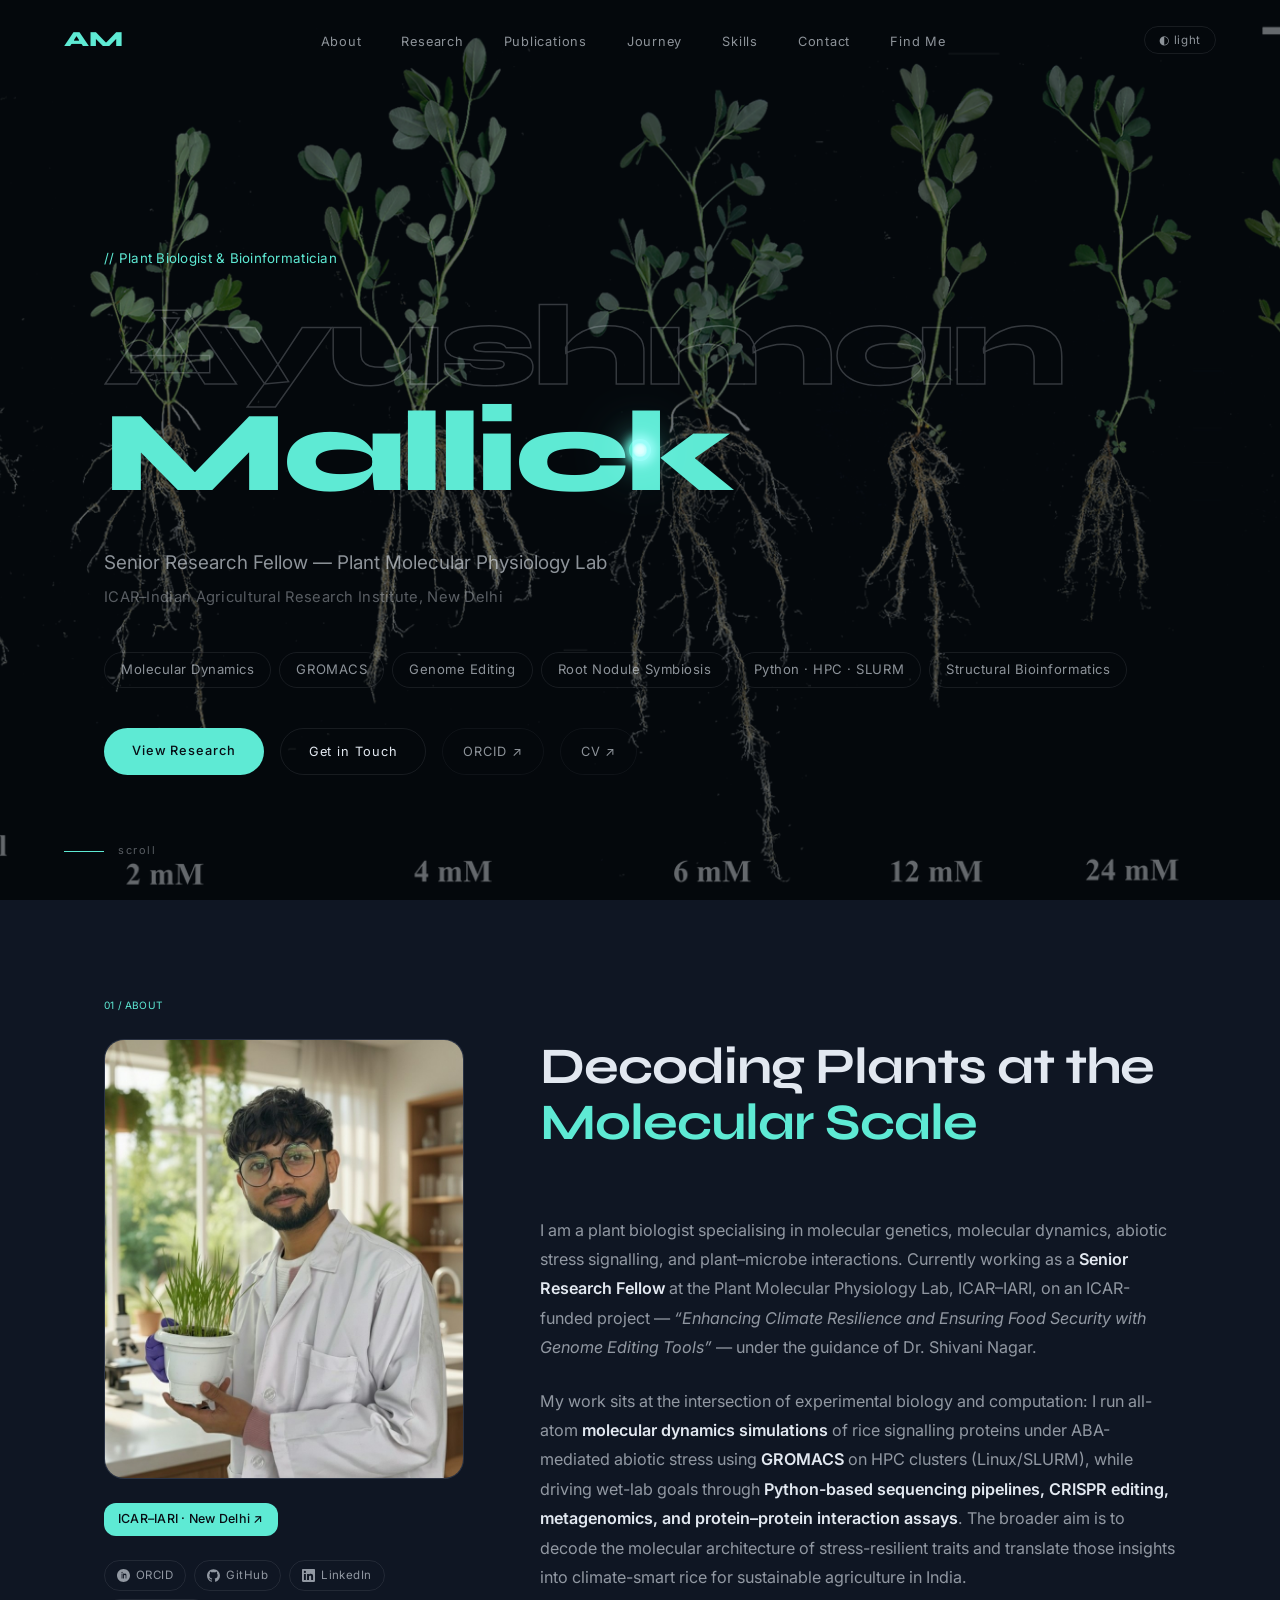
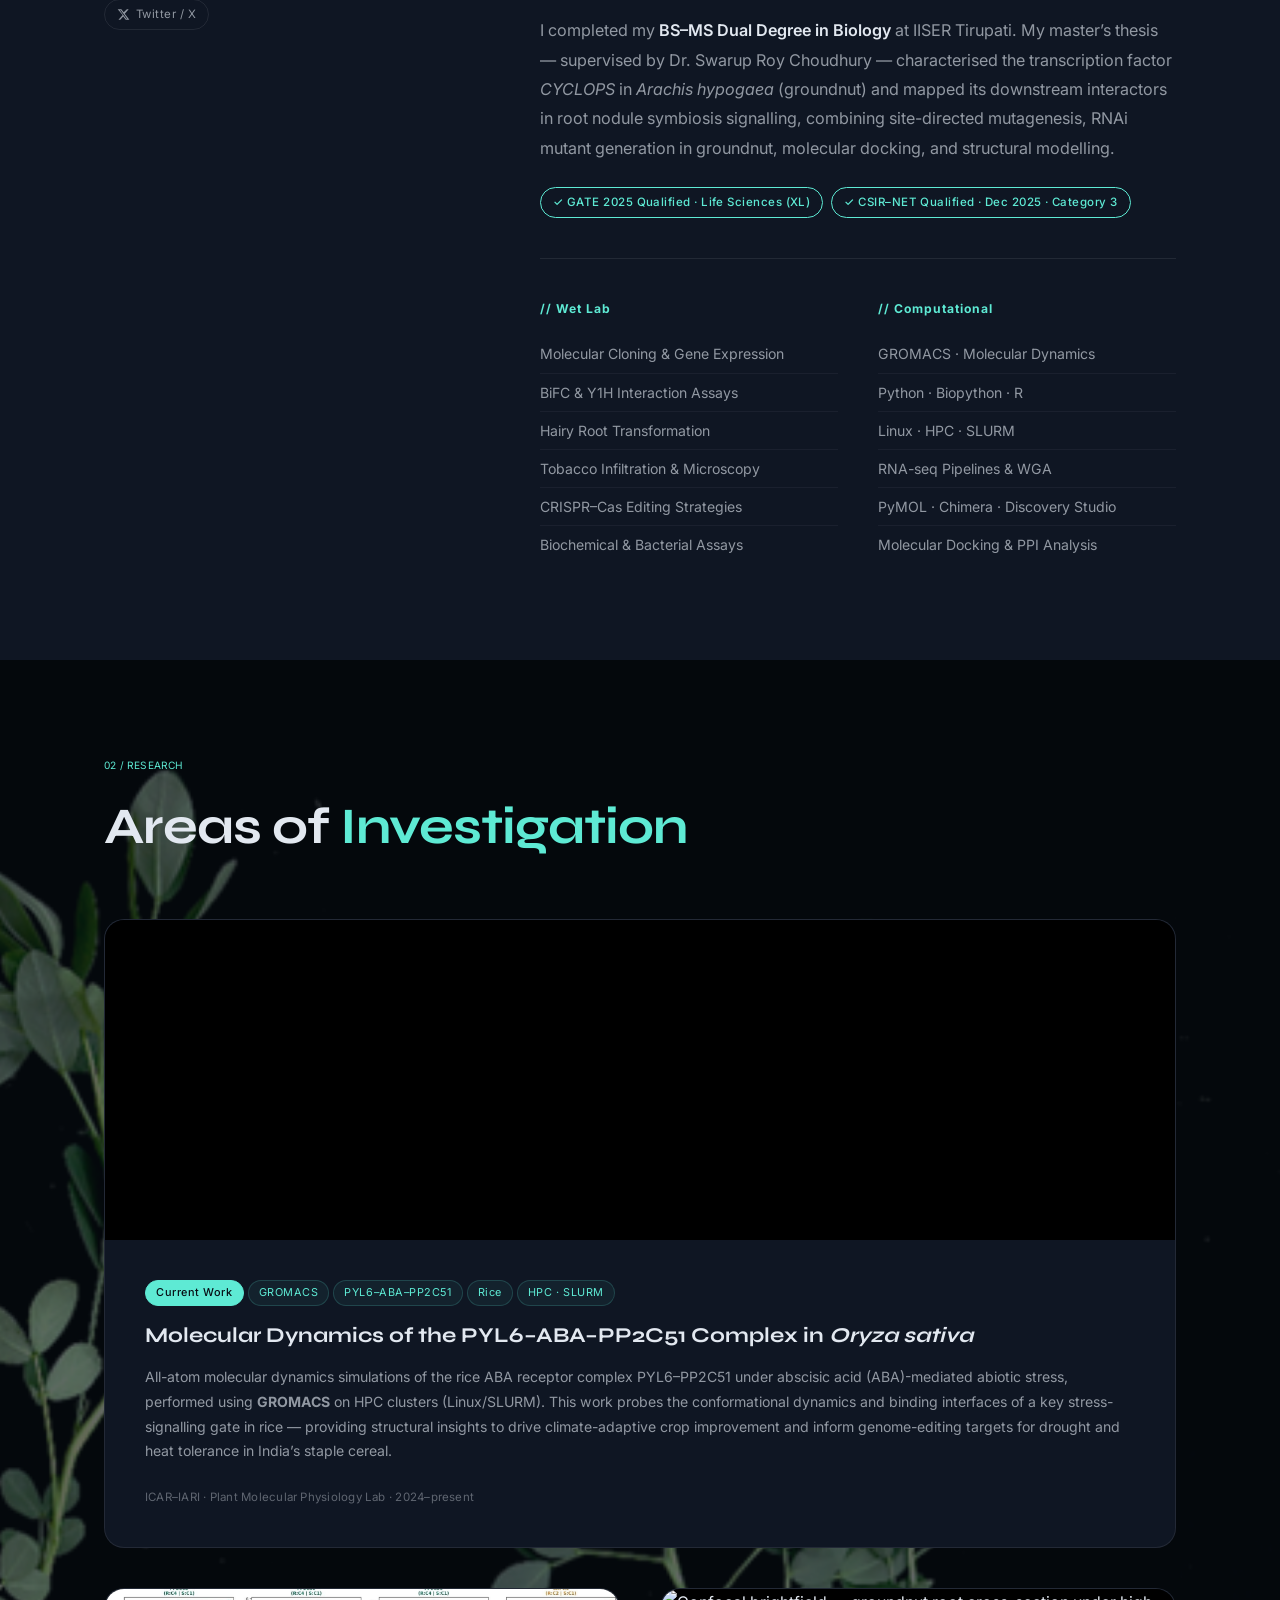
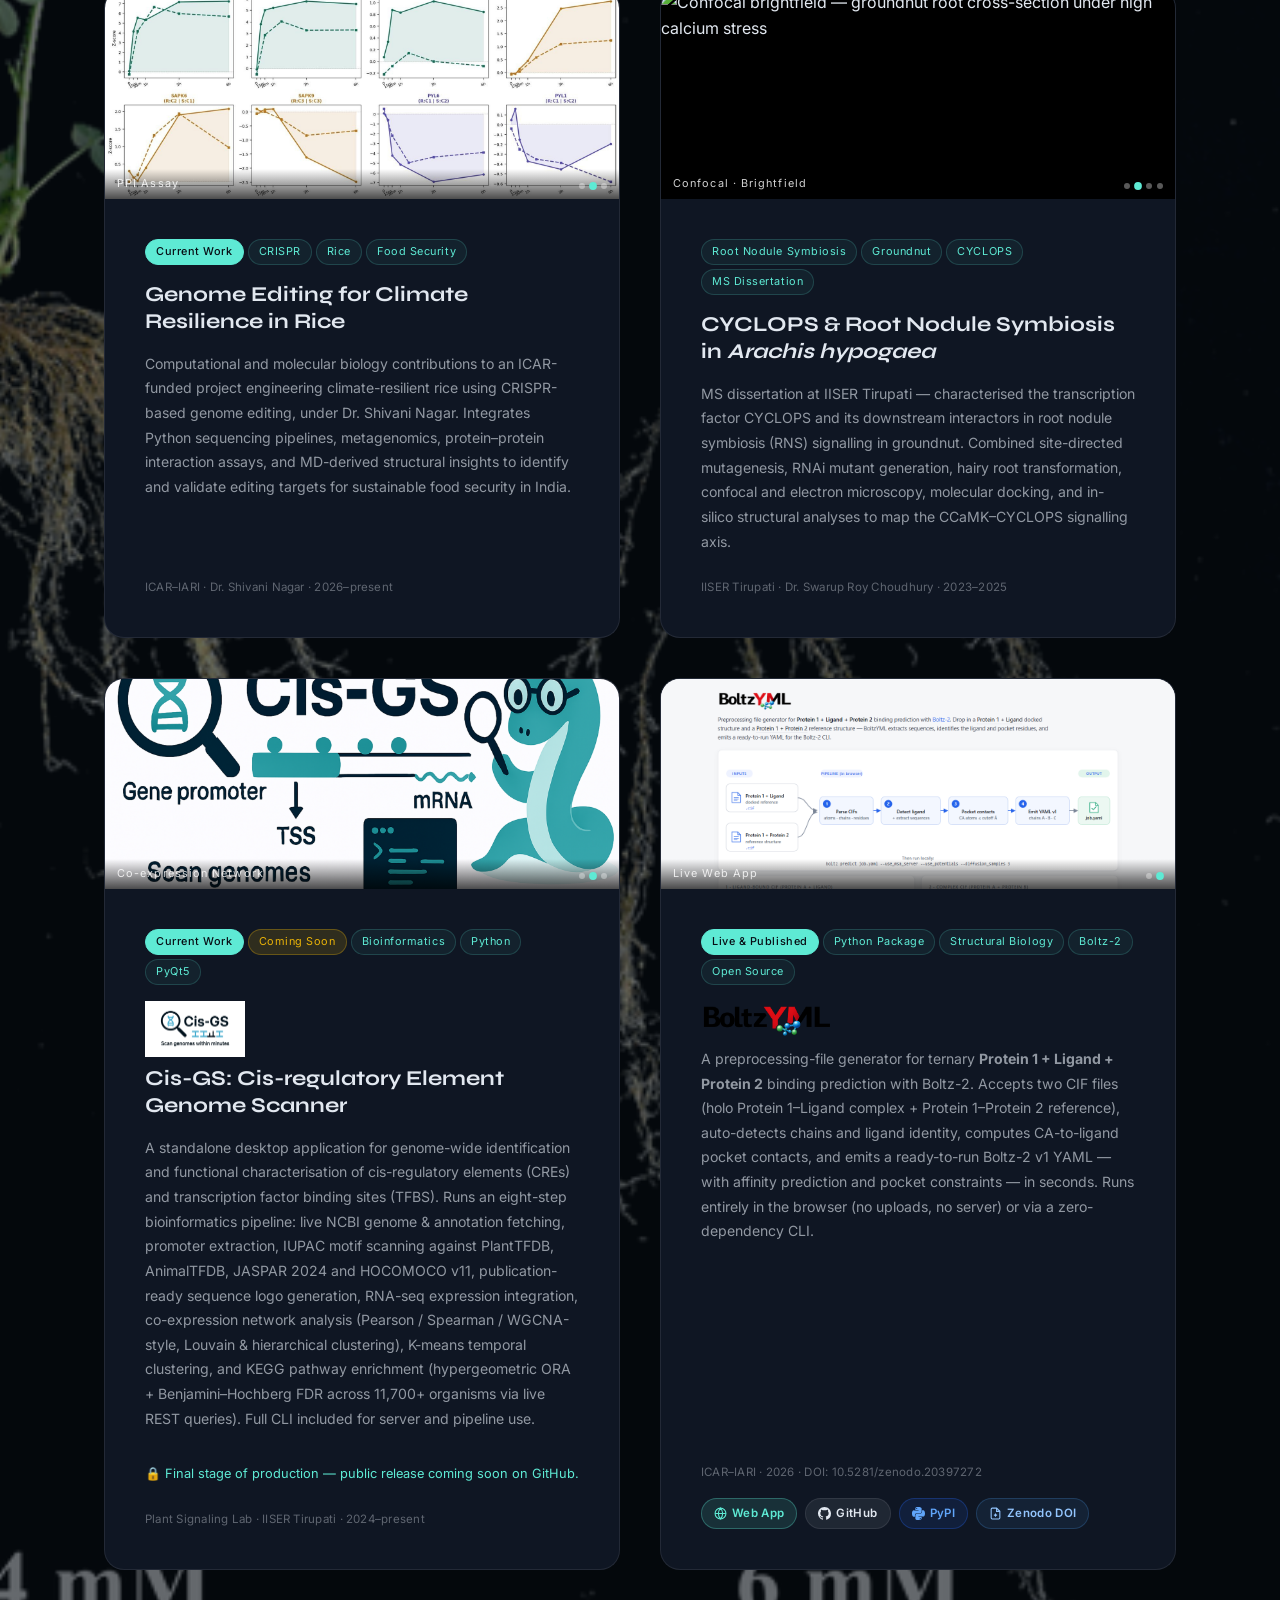
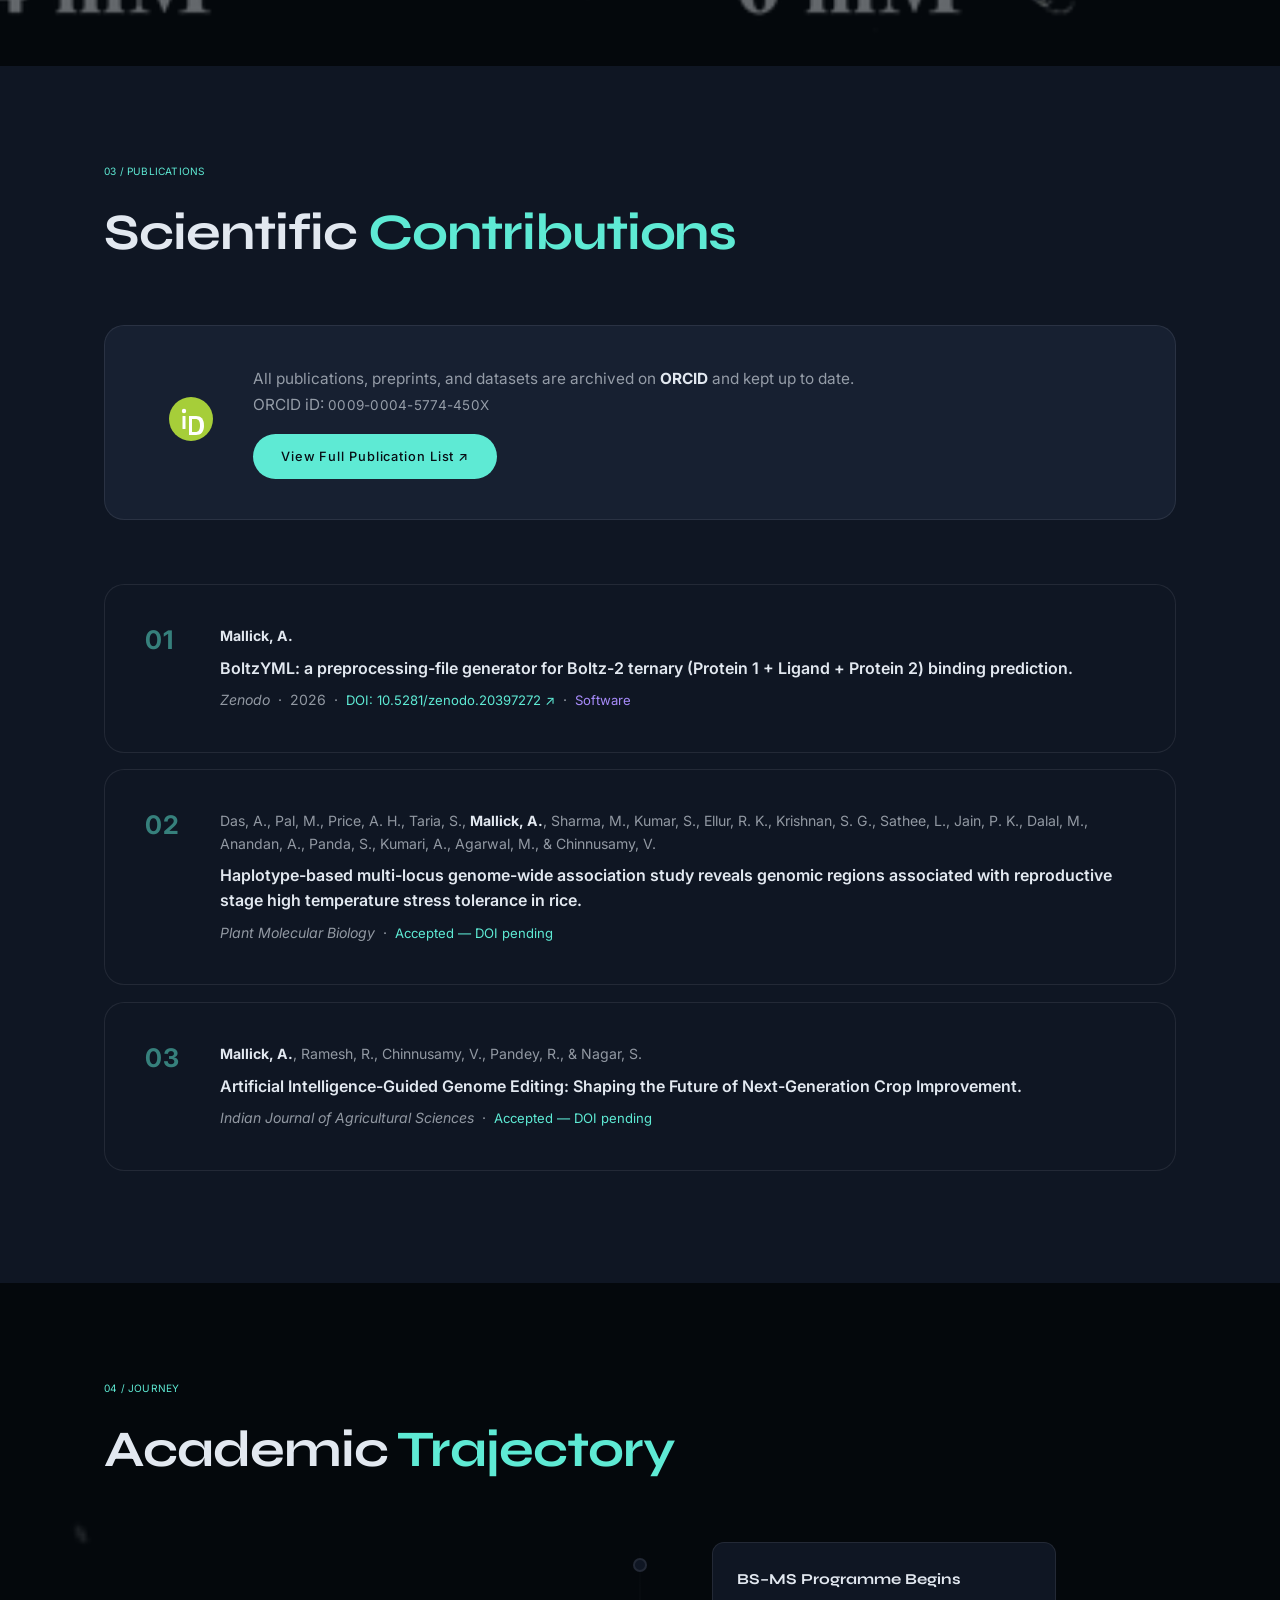
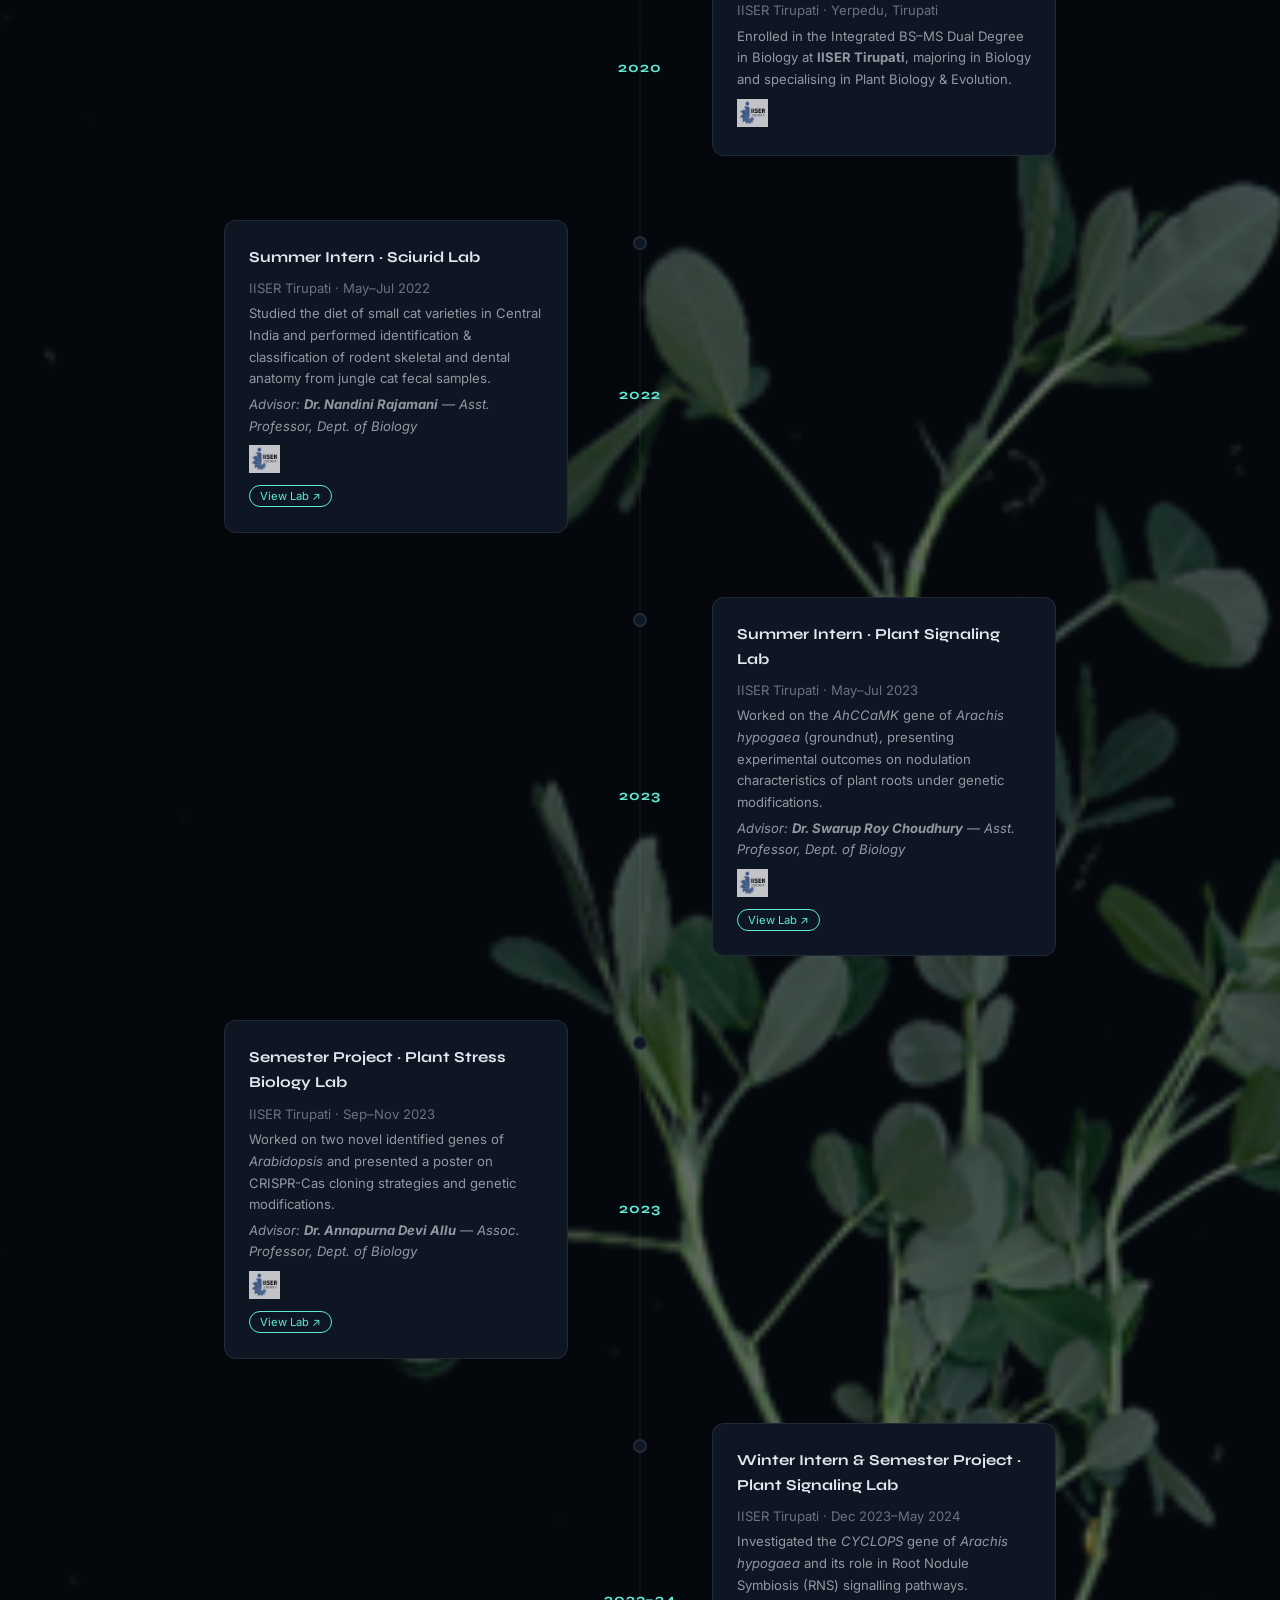
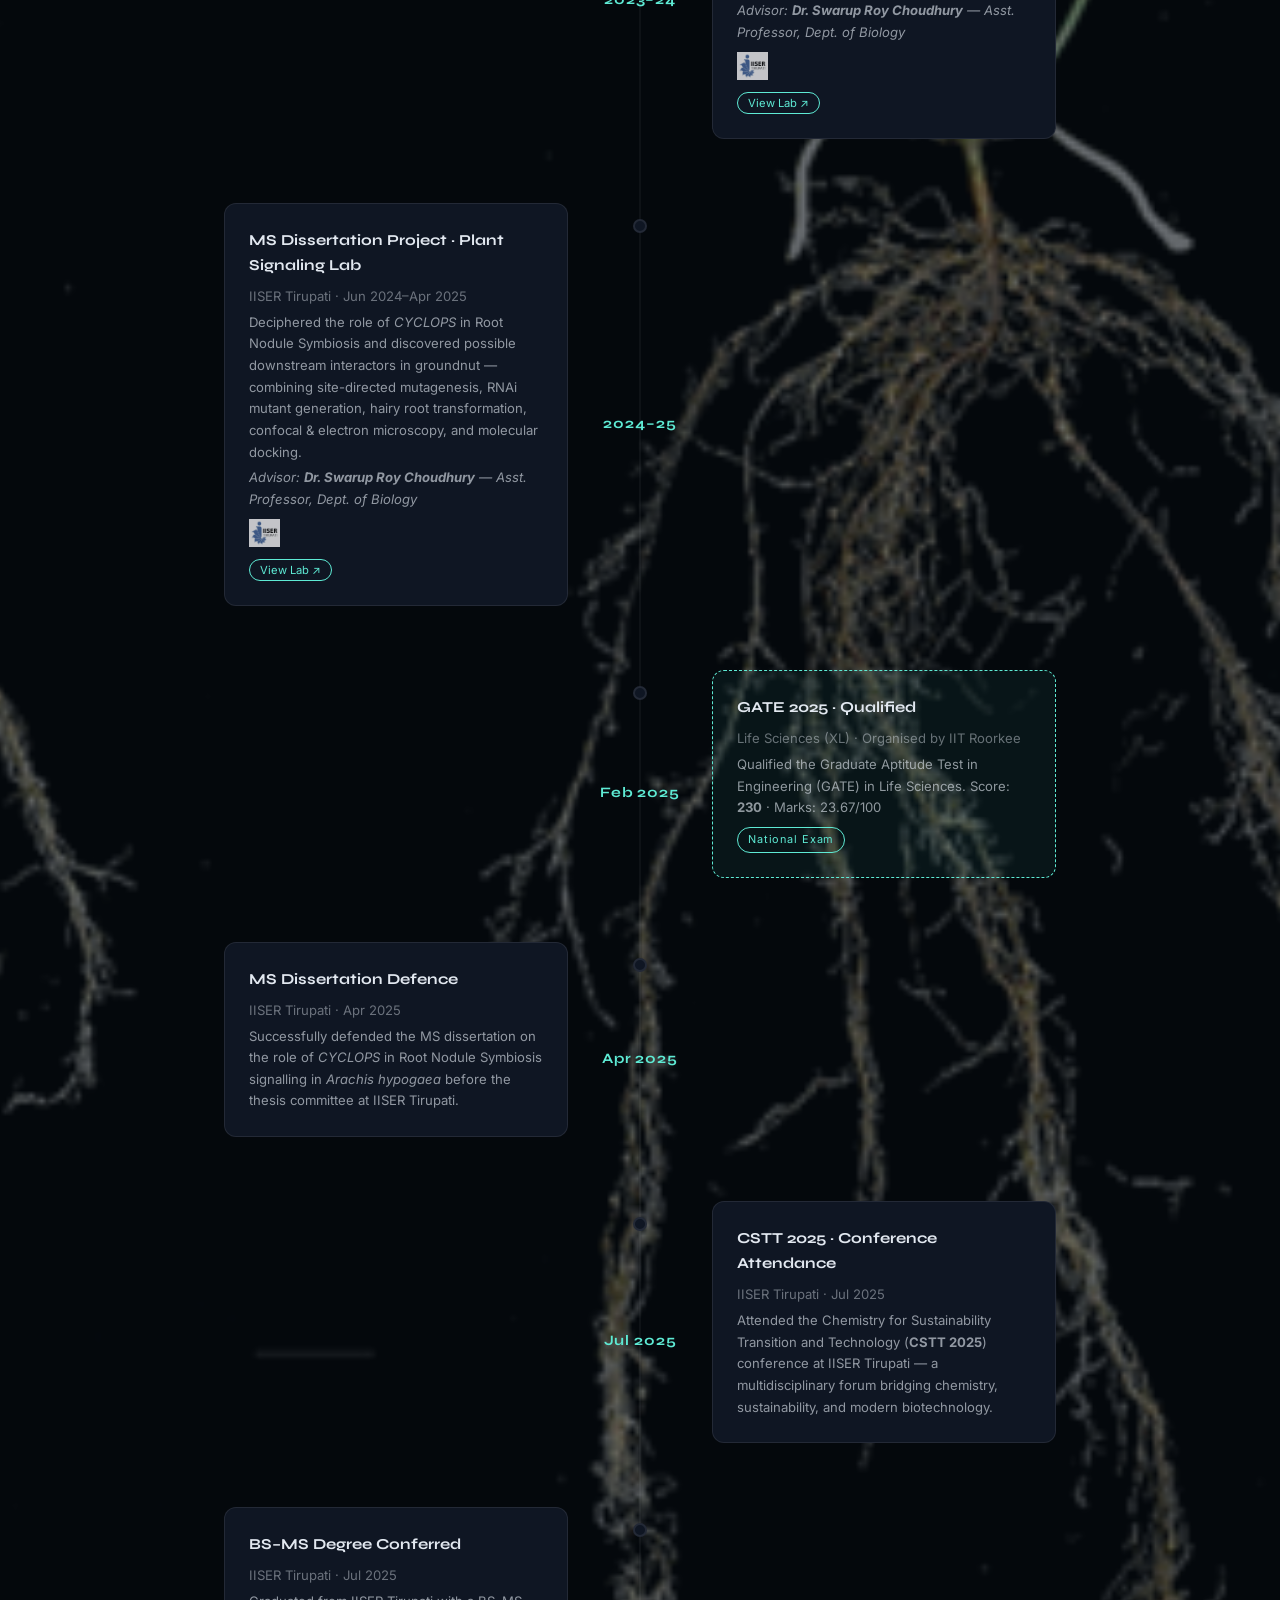
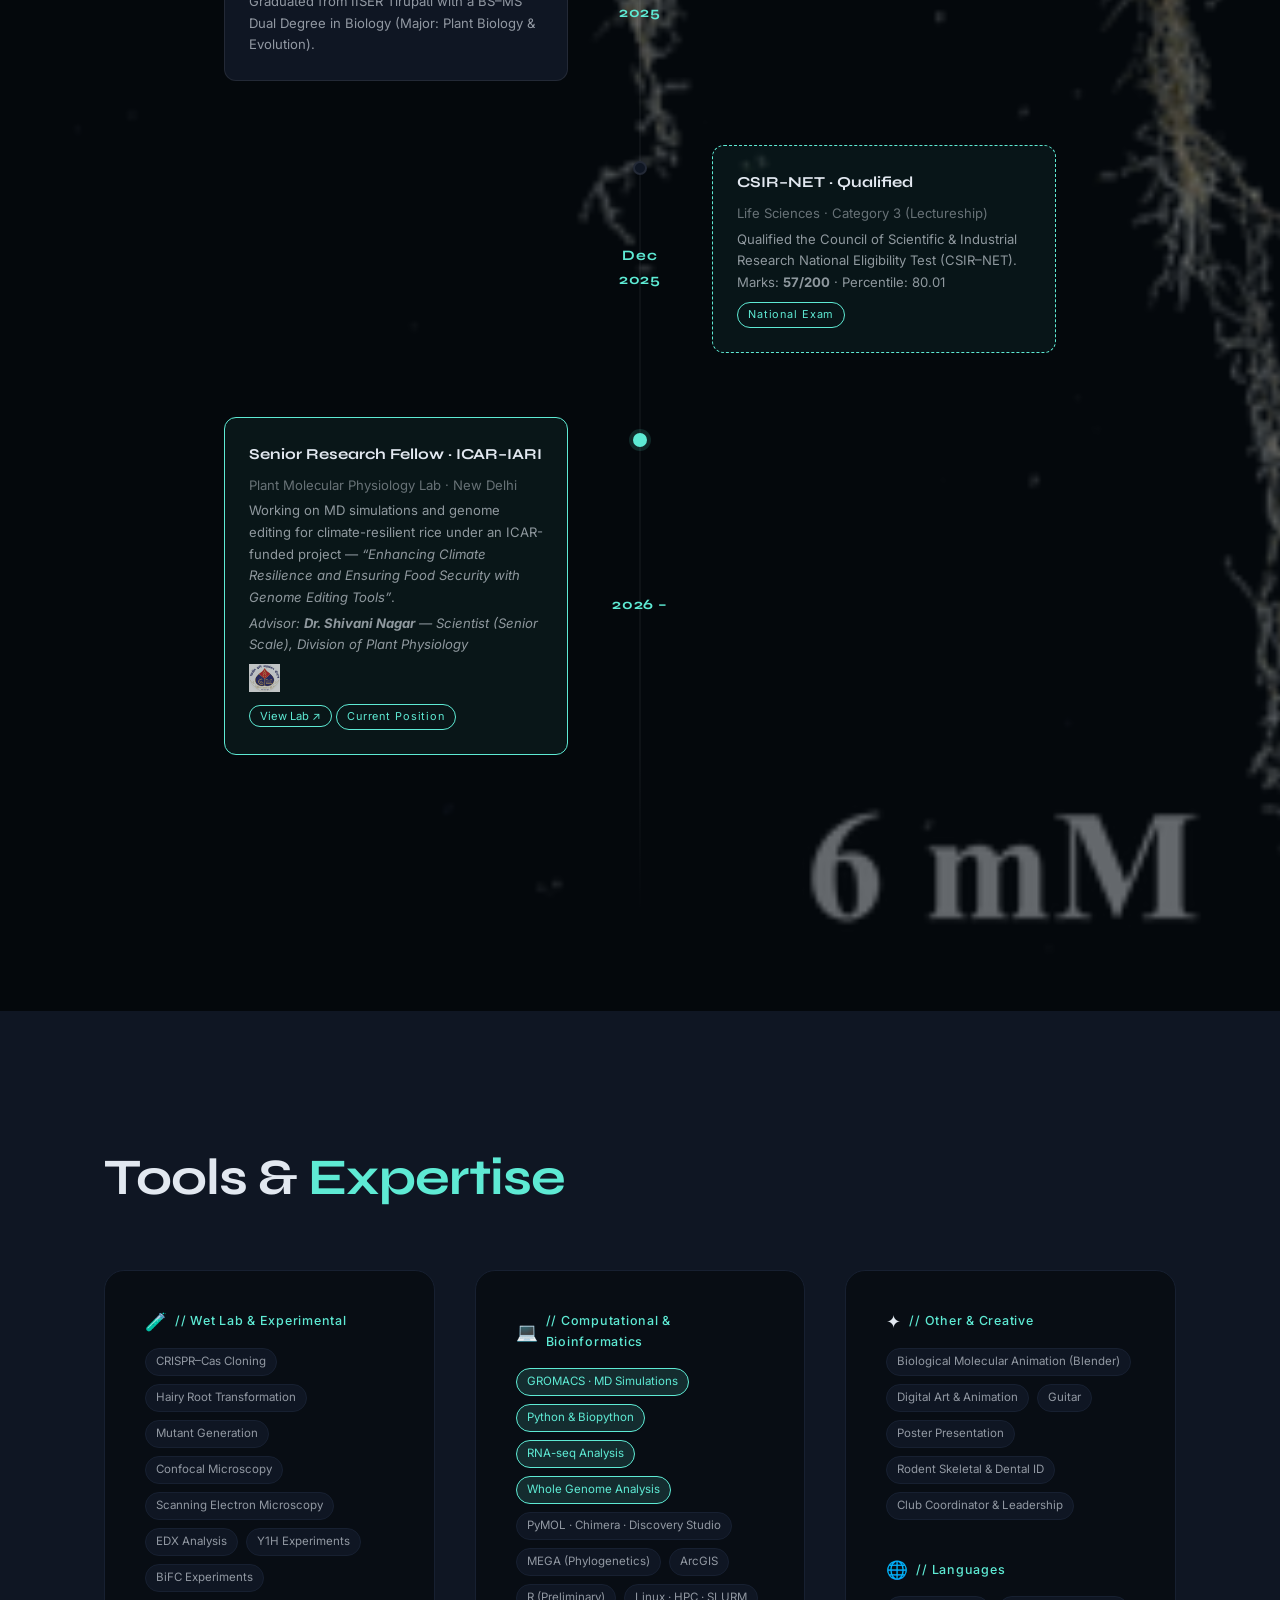
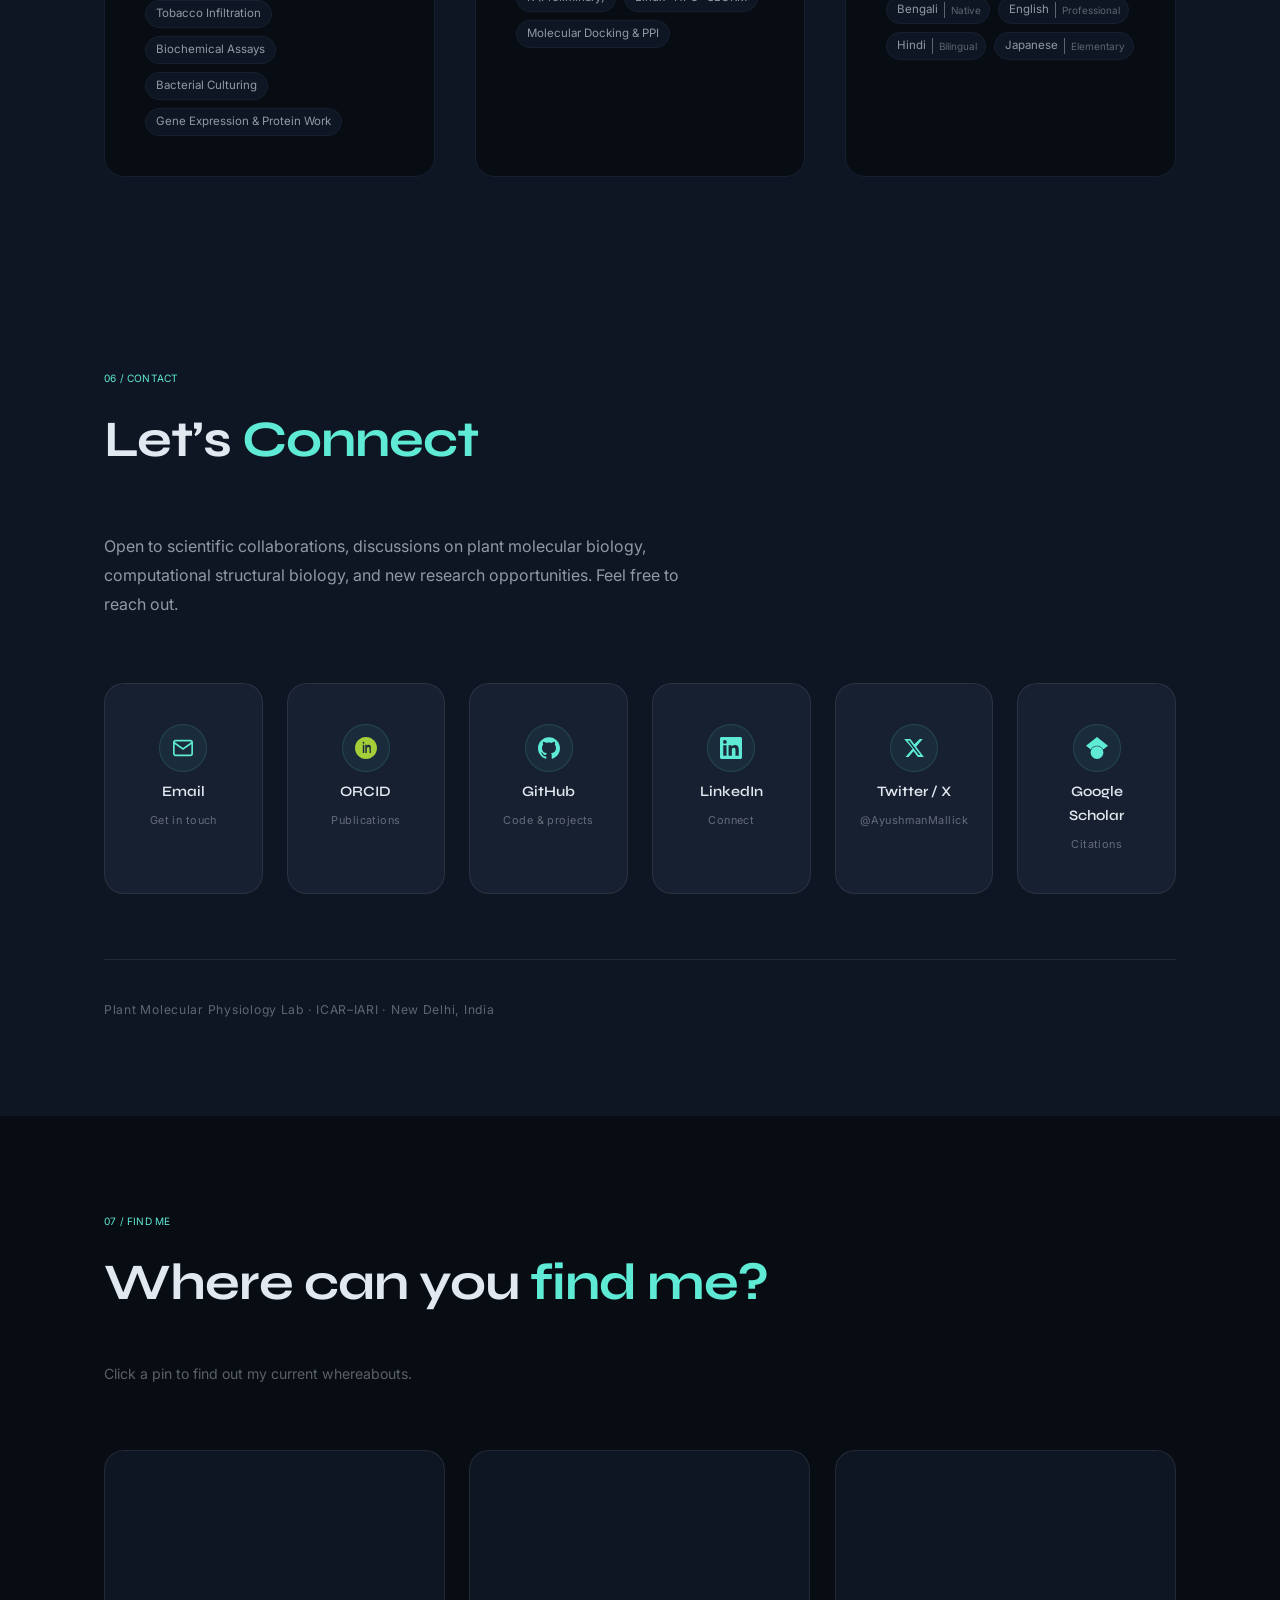
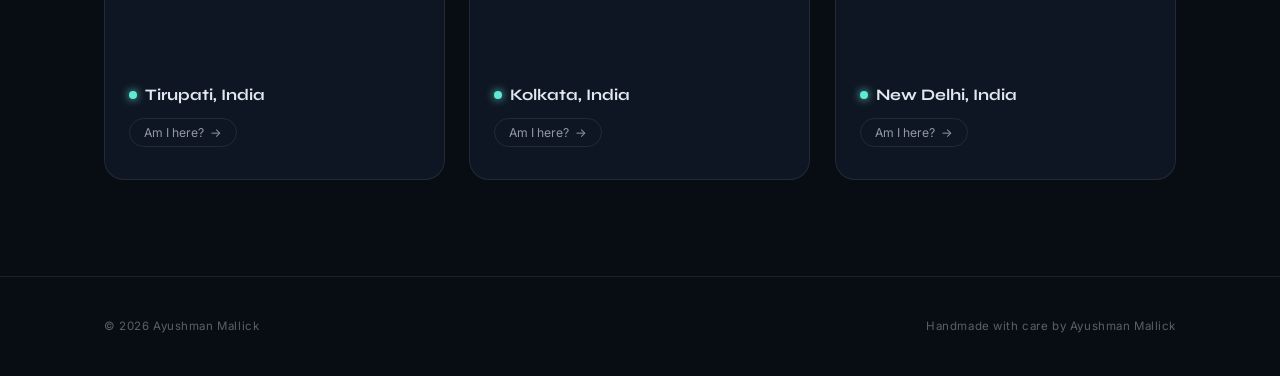
==== index.html @ 8ae0e23f "Remove bold from KEGG enrichment in Cis-GS description" ====
<!DOCTYPE html>
<html lang="en" data-theme="dark">
<head>
  <meta charset="UTF-8" />
  <meta name="viewport" content="width=device-width, initial-scale=1.0" />
  <title>Ayushman Mallick — Plant Biologist & Bioinformatician</title>
  <meta name="description" content="Senior Research Fellow at ICAR-IARI. Plant molecular biologist working on molecular dynamics simulations of rice proteins, genome editing for climate resilience, and root nodule symbiosis." />
  <meta property="og:title" content="Ayushman Mallick — Plant Biologist & Bioinformatician" />
  <meta property="og:description" content="Senior Research Fellow, Plant Molecular Physiology Lab, ICAR–IARI." />
  <meta property="og:type" content="website" />
  <link rel="icon" type="image/x-icon" href="favicon.ico" />
  <link rel="icon" type="image/png"    href="assets/images/favicon.png" />

  <!-- Fonts -->
  <link rel="preconnect" href="https://fonts.googleapis.com" />
  <link rel="preconnect" href="https://fonts.gstatic.com" crossorigin />
  <link rel="preload" as="style" href="https://fonts.googleapis.com/css2?family=Syne:wght@400;500;600;700;800&family=Inter:wght@300;400;500;600;700&display=optional" />
  <link href="https://fonts.googleapis.com/css2?family=Syne:wght@400;500;600;700;800&family=Inter:wght@300;400;500;600;700&display=optional" rel="stylesheet" />

  <link rel="stylesheet" href="styles/main.css" />
  <link rel="stylesheet" href="https://unpkg.com/leaflet@1.9.4/dist/leaflet.css" />
</head>
<body>

  <!-- ══ Custom Cursor ══ -->
  <div class="cursor-dot"  id="cursorDot"></div>
  <div class="cursor-ring" id="cursorRing"></div>

  <!-- ══ Scroll Progress ══ -->
  <div class="scroll-progress" id="scrollProgress"></div>

  <!-- ══════════════════════════════════════
       NAVIGATION
  ══════════════════════════════════════ -->
  <nav class="nav" id="nav">
    <div class="nav-inner">
      <a href="#hero" class="nav-logo" aria-label="Home">AM</a>

      <ul class="nav-links" role="list">
        <li><a href="#about"        class="nav-link">About</a></li>
        <li><a href="#research"     class="nav-link">Research</a></li>
        <li><a href="#publications" class="nav-link">Publications</a></li>
        <li><a href="#timeline"     class="nav-link">Journey</a></li>
        <li><a href="#skills"       class="nav-link">Skills</a></li>
        <li><a href="#contact"      class="nav-link">Contact</a></li>
        <li><a href="#reach"        class="nav-link">Find Me</a></li>
      </ul>

      <div class="nav-actions">
        <button class="theme-toggle" id="themeToggle" aria-label="Toggle colour theme"></button>
        <button class="nav-hamburger" id="navHamburger" aria-label="Open menu" aria-expanded="false">
          <span></span><span></span><span></span>
        </button>
      </div>
    </div>
  </nav>

  <!-- ══ Mobile menu ══ -->
  <div class="nav-mobile" id="navMobile" aria-hidden="true">
    <button class="nav-mobile-close" id="navMobileClose" aria-label="Close menu">&#x2715;</button>
    <ul role="list">
      <li><a href="#about">About</a></li>
      <li><a href="#research">Research</a></li>
      <li><a href="#publications">Publications</a></li>
      <li><a href="#timeline">Journey</a></li>
      <li><a href="#skills">Skills</a></li>
      <li><a href="#contact">Contact</a></li>
      <li><a href="#reach">Find Me</a></li>
    </ul>
  </div>
  <div class="nav-mobile-backdrop" id="navBackdrop"></div>

  <!-- ══════════════════════════════════════
       HERO
  ══════════════════════════════════════ -->
  <section class="hero" id="hero">
    <div class="bg-slideshow" id="heroBgSlideshow" aria-hidden="true"></div>
    <canvas class="sphere-canvas" id="sphereCanvas" aria-hidden="true"></canvas>

    <div class="hero-content">
      <p class="hero-label reveal-up">
        <span class="mono">// Plant Biologist &amp; Bioinformatician</span>
      </p>

      <h1 class="hero-name reveal-up">
        <span class="hero-name-first">Ayushman</span>
        <span class="hero-name-last">Mallick</span>
      </h1>

      <p class="hero-role reveal-up">
        Senior Research Fellow &mdash; Plant Molecular Physiology Lab<br />
        <span class="mono hero-inst">ICAR&ndash;Indian Agricultural Research Institute, New Delhi</span>
      </p>

      <div class="hero-tags reveal-up" aria-label="Research keywords">
        <span class="tag">Molecular Dynamics</span>
        <span class="tag">GROMACS</span>
        <span class="tag">Genome Editing</span>
        <span class="tag">Root Nodule Symbiosis</span>
        <span class="tag">Python &middot; HPC &middot; SLURM</span>
        <span class="tag">Structural Bioinformatics</span>
      </div>

      <div class="hero-cta reveal-up">
        <a href="#research"  class="btn btn--primary">View Research</a>
        <a href="#contact"   class="btn btn--outline">Get in Touch</a>
        <a href="https://orcid.org/0009-0004-5774-450X"
           class="btn btn--ghost" target="_blank" rel="noopener">ORCID &#x2197;</a>
        <a href="cv.html" class="btn btn--ghost" target="_blank" rel="noopener">CV &#x2197;</a>
      </div>
    </div>

    <div class="scroll-indicator" aria-hidden="true">
      <div class="scroll-line"></div>
      <span class="mono scroll-text">scroll</span>
    </div>
  </section>

  <!-- ══════════════════════════════════════
       ABOUT
  ══════════════════════════════════════ -->
  <section class="about" id="about">
    <div class="container">
      <p class="section-label reveal-up"><span class="mono">01 / About</span></p>

      <div class="about-grid">

        <!-- Photo column -->
        <div class="about-photo-col reveal-left">
          <div class="about-photo-wrap" id="profilePhotoWrap">
            <img
              src="assets/images/profile.jpg"
              alt="Ayushman Mallick"
              class="about-photo"
              id="profilePhoto"
              width="360" height="440"
              fetchpriority="high"
              onerror="this.style.display='none';document.getElementById('profileFallback').style.display='flex';"
            />
            <img
              src="assets/images/profile2.jpg"
              alt="Ayushman Mallick"
              class="about-photo about-photo--alt"
              id="profilePhoto2"
              width="360" height="440"
              loading="lazy"
            />
            <div class="about-photo-fallback" id="profileFallback">
              <span>AM</span>
            </div>
          </div>
          <div class="about-badge">
            <a href="https://www.iari.res.in/en/index.php" class="mono about-badge-link" target="_blank" rel="noopener">ICAR&ndash;IARI &middot; New Delhi &#x2197;</a>
          </div>
          <div class="about-socials">
            <a href="https://orcid.org/0009-0004-5774-450X" class="social-chip" target="_blank" rel="noopener">
              <svg width="13" height="13" viewBox="0 0 24 24" fill="currentColor"><path d="M12 0C5.372 0 0 5.373 0 12s5.372 12 12 12 12-5.373 12-12S18.628 0 12 0zm-1.888 17.5H8.5V8.5h1.612V17.5zM9.306 7.25a.994.994 0 110-1.988.994.994 0 010 1.988zM17.5 17.5h-1.613v-4.234c0-1.01-.018-2.31-1.407-2.31-1.41 0-1.626 1.1-1.626 2.237V17.5h-1.613V8.5h1.549v1.178h.021c.216-.408.743-1.178 1.987-1.178 2.125 0 2.517 1.4 2.517 3.22V17.5z"/></svg>
              ORCID
            </a>
            <a href="#" class="social-chip" id="githubChip" target="_blank" rel="noopener">
              <svg width="13" height="13" viewBox="0 0 24 24" fill="currentColor"><path d="M12 .297c-6.63 0-12 5.373-12 12 0 5.303 3.438 9.8 8.205 11.385.6.113.82-.258.82-.577 0-.285-.01-1.04-.015-2.04-3.338.724-4.042-1.61-4.042-1.61C4.422 18.07 3.633 17.7 3.633 17.7c-1.087-.744.084-.729.084-.729 1.205.084 1.838 1.236 1.838 1.236 1.07 1.835 2.809 1.305 3.495.998.108-.776.417-1.305.76-1.605-2.665-.3-5.466-1.332-5.466-5.93 0-1.31.465-2.38 1.235-3.22-.135-.303-.54-1.523.105-3.176 0 0 1.005-.322 3.3 1.23.96-.267 1.98-.399 3-.405 1.02.006 2.04.138 3 .405 2.28-1.552 3.285-1.23 3.285-1.23.645 1.653.24 2.873.12 3.176.765.84 1.23 1.91 1.23 3.22 0 4.61-2.805 5.625-5.475 5.92.42.36.81 1.096.81 2.22 0 1.606-.015 2.896-.015 3.286 0 .315.21.69.825.57C20.565 22.092 24 17.592 24 12.297c0-6.627-5.373-12-12-12"/></svg>
              GitHub
            </a>
            <a href="https://www.linkedin.com/in/ayushman-mallick-68490922b/" class="social-chip" id="linkedinChip" target="_blank" rel="noopener">
              <svg width="13" height="13" viewBox="0 0 24 24" fill="currentColor"><path d="M20.447 20.452h-3.554v-5.569c0-1.328-.027-3.037-1.852-3.037-1.853 0-2.136 1.445-2.136 2.939v5.667H9.351V9h3.414v1.561h.046c.477-.9 1.637-1.85 3.37-1.85 3.601 0 4.267 2.37 4.267 5.455v6.286zM5.337 7.433a2.062 2.062 0 01-2.063-2.065 2.064 2.064 0 112.063 2.065zm1.782 13.019H3.555V9h3.564v11.452zM22.225 0H1.771C.792 0 0 .774 0 1.729v20.542C0 23.227.792 24 1.771 24h20.451C23.2 24 24 23.227 24 22.271V1.729C24 .774 23.2 0 22.222 0h.003z"/></svg>
              LinkedIn
            </a>
            <a href="https://x.com/AyushmanMallick" class="social-chip" target="_blank" rel="noopener">
              <svg width="13" height="13" viewBox="0 0 24 24" fill="currentColor"><path d="M18.244 2.25h3.308l-7.227 8.26 8.502 11.24H16.17l-4.714-6.231-5.401 6.231H2.744l7.737-8.835L1.254 2.25H8.08l4.253 5.622 5.911-5.622zm-1.161 17.52h1.833L7.084 4.126H5.117z"/></svg>
              Twitter / X
            </a>
          </div>
        </div>

        <!-- Bio column -->
        <div class="about-bio-col reveal-right">
          <h2 class="section-heading">
            Decoding Plants at the<br /><em>Molecular Scale</em>
          </h2>

          <p class="bio-text">
            I am a plant biologist specialising in molecular genetics, molecular dynamics,
            abiotic stress signalling, and plant&ndash;microbe interactions. Currently working as a
            <strong>Senior Research Fellow</strong> at the Plant Molecular Physiology Lab,
            ICAR&ndash;IARI, on an ICAR-funded project &mdash; <em>&ldquo;Enhancing Climate
            Resilience and Ensuring Food Security with Genome Editing Tools&rdquo;</em> &mdash;
            under the guidance of Dr.&nbsp;Shivani Nagar.
          </p>

          <p class="bio-text">
            My work sits at the intersection of experimental biology and computation: I run
            all-atom <strong>molecular dynamics simulations</strong> of rice signalling proteins
            under ABA-mediated abiotic stress using <strong>GROMACS</strong> on HPC clusters
            (Linux/SLURM), while driving wet-lab goals through <strong>Python-based sequencing
            pipelines, CRISPR editing, metagenomics, and protein&ndash;protein interaction
            assays</strong>. The broader aim is to decode the molecular architecture of
            stress-resilient traits and translate those insights into climate-smart rice for
            sustainable agriculture in India.
          </p>

          <p class="bio-text">
            I completed my <strong>BS&ndash;MS Dual Degree in Biology</strong> at
            IISER&nbsp;Tirupati. My master&rsquo;s thesis &mdash; supervised by Dr.&nbsp;Swarup Roy
            Choudhury &mdash; characterised the transcription factor <em>CYCLOPS</em> in
            <em>Arachis hypogaea</em> (groundnut) and mapped its downstream interactors in root
            nodule symbiosis signalling, combining site-directed mutagenesis, RNAi mutant
            generation in groundnut, molecular docking, and structural modelling.
          </p>

          <div class="about-quals">
            <span class="about-qual-badge">&#x2713; GATE 2025 Qualified &middot; Life Sciences (XL)</span>
            <span class="about-qual-badge">&#x2713; CSIR&ndash;NET Qualified &middot; Dec 2025 &middot; Category 3</span>
          </div>

          <div class="skills-grid">
            <div class="skill-col">
              <h4 class="mono skill-heading">// Wet Lab</h4>
              <ul class="skill-list">
                <li>Molecular Cloning &amp; Gene Expression</li>
                <li>BiFC &amp; Y1H Interaction Assays</li>
                <li>Hairy Root Transformation</li>
                <li>Tobacco Infiltration &amp; Microscopy</li>
                <li>CRISPR&ndash;Cas Editing Strategies</li>
                <li>Biochemical &amp; Bacterial Assays</li>
              </ul>
            </div>
            <div class="skill-col">
              <h4 class="mono skill-heading">// Computational</h4>
              <ul class="skill-list">
                <li>GROMACS &middot; Molecular Dynamics</li>
                <li>Python &middot; Biopython &middot; R</li>
                <li>Linux &middot; HPC &middot; SLURM</li>
                <li>RNA-seq Pipelines &amp; WGA</li>
                <li>PyMOL &middot; Chimera &middot; Discovery Studio</li>
                <li>Molecular Docking &amp; PPI Analysis</li>
              </ul>
            </div>
          </div>
        </div>

      </div>
    </div>
  </section>

  <!-- ══════════════════════════════════════
       RESEARCH
  ══════════════════════════════════════ -->
  <section class="research" id="research">
    <div class="bg-slideshow" id="researchBgSlideshow" aria-hidden="true"></div>
    <div class="container">
      <p class="section-label reveal-up"><span class="mono">02 / Research</span></p>
      <h2 class="section-heading reveal-up">Areas of <em>Investigation</em></h2>

      <div class="research-grid">

        <!-- ── CARD 1: MD Simulation (featured, full-width, Google Drive video) ── -->
        <article class="r-card r-card--featured reveal-up" data-delay="0">
          <div class="r-card-video-wrap">
            <iframe
              class="r-video r-video--iframe"
              src="https://drive.google.com/file/d/1UBNxH-qt3EM6c5r5zWEXwmunWhFg19Hf/preview"
              allow="autoplay; fullscreen"
              allowfullscreen
              frameborder="0"
              aria-label="Molecular dynamics simulation of PYL6-ABA-PP2C51 receptor complex in rice"
            ></iframe>
          </div>
          <div class="r-card-body">
            <div class="r-tags">
              <span class="r-tag r-tag--primary">Current Work</span>
              <span class="r-tag">GROMACS</span>
              <span class="r-tag">PYL6&ndash;ABA&ndash;PP2C51</span>
              <span class="r-tag">Rice</span>
              <span class="r-tag">HPC &middot; SLURM</span>
            </div>
            <h3 class="r-title">Molecular Dynamics of the PYL6&ndash;ABA&ndash;PP2C51 Complex in <em>Oryza sativa</em></h3>
            <p class="r-desc">
              All-atom molecular dynamics simulations of the rice ABA receptor complex
              PYL6&ndash;PP2C51 under abscisic acid (ABA)-mediated abiotic stress, performed
              using <strong>GROMACS</strong> on HPC clusters (Linux/SLURM). This work probes
              the conformational dynamics and binding interfaces of a key stress-signalling
              gate in rice &mdash; providing structural insights to drive climate-adaptive
              crop improvement and inform genome-editing targets for drought and heat
              tolerance in India&rsquo;s staple cereal.
            </p>
            <p class="r-meta mono">ICAR&ndash;IARI &middot; Plant Molecular Physiology Lab &middot; 2024&ndash;present</p>
          </div>
        </article>

        <!-- ── CARD 2: Genome Editing / Climate Resilience ── -->
        <article class="r-card r-card--gallery reveal-up" data-delay="100"
          data-gallery-imgs="assets/images/crispr-md.png|assets/images/crispr-md2.jpg|assets/images/crispr-md3.png"
          data-gallery-alt="CRISPR genome editing work — rice climate resilience">
          <!-- CRISPR image slideshow -->
          <div class="r-card-img r-slideshow" aria-label="CRISPR genome editing research images">
            <div class="r-slide r-slide--active">
              <img src="assets/images/crispr-md.png"
                   alt="CRISPR-MD genome editing — molecular dynamics guided target" />
              <span class="r-slide-caption mono">Genome Editing &middot; MD Target</span>
            </div>
            <div class="r-slide">
              <img src="assets/images/crispr-md2.jpg"
                   alt="CRISPR rice — protein interaction assay" />
              <span class="r-slide-caption mono">PPI Assay</span>
            </div>
            <div class="r-slide">
              <img src="assets/images/crispr-md3.png"
                   alt="CRISPR sequencing pipeline output" />
              <span class="r-slide-caption mono">Sequencing Pipeline</span>
            </div>
            <!-- Dot indicators -->
            <div class="r-slide-dots" aria-hidden="true">
              <span class="r-slide-dot r-slide-dot--active"></span>
              <span class="r-slide-dot"></span>
              <span class="r-slide-dot"></span>
            </div>
          </div>
          <div class="r-card-body">
            <div class="r-tags">
              <span class="r-tag r-tag--primary">Current Work</span>
              <span class="r-tag">CRISPR</span>
              <span class="r-tag">Rice</span>
              <span class="r-tag">Food Security</span>
            </div>
            <h3 class="r-title">Genome Editing for Climate Resilience in Rice</h3>
            <p class="r-desc">
              Computational and molecular biology contributions to an ICAR-funded project
              engineering climate-resilient rice using CRISPR-based genome editing, under
              Dr.&nbsp;Shivani Nagar. Integrates Python sequencing pipelines, metagenomics,
              protein&ndash;protein interaction assays, and MD-derived structural insights
              to identify and validate editing targets for sustainable food security in India.
            </p>
            <p class="r-meta mono">ICAR&ndash;IARI &middot; Dr.&nbsp;Shivani Nagar &middot; 2026&ndash;present</p>
          </div>
        </article>

        <!-- ── CARD 3: Root Nodule Symbiosis — image slideshow ── -->
        <article class="r-card r-card--gallery reveal-up" data-delay="200"
          data-gallery-imgs="assets/images/nodule-confocal-fm464.png|assets/images/nodule-confocal-bf.png|assets/images/nodule-compound.png|assets/images/nodule-electron.png|assets/images/hairyroot-gfp.png"
          data-gallery-alt="CYCLOPS Root Nodule Symbiosis research images">
          <!-- Microscopy image slideshow -->
          <div class="r-card-img r-slideshow" aria-label="Groundnut root nodule microscopy images">
            <div class="r-slide r-slide--active">
              <img src="assets/images/nodule-confocal-fm464.png"
                   alt="Confocal microscopy (FM 4-64) — fragmented vacuole in groundnut root cross-section under high calcium stress" />
              <span class="r-slide-caption mono">Confocal &middot; FM 4-64</span>
            </div>
            <div class="r-slide">
              <img src="assets/images/nodule-confocal-bf.png"
                   alt="Confocal brightfield — groundnut root cross-section under high calcium stress" />
              <span class="r-slide-caption mono">Confocal &middot; Brightfield</span>
            </div>
            <div class="r-slide">
              <img src="assets/images/nodule-compound.png"
                   alt="Compound microscope — groundnut root cross-section under high calcium stress" />
              <span class="r-slide-caption mono">Compound Microscope</span>
            </div>
            <div class="r-slide">
              <img src="assets/images/nodule-electron.png"
                   alt="Electron microscopy — groundnut root cross-section under high calcium stress" />
              <span class="r-slide-caption mono">Electron Microscopy</span>
            </div>
            <!-- Dot indicators -->
            <div class="r-slide-dots" aria-hidden="true">
              <span class="r-slide-dot r-slide-dot--active"></span>
              <span class="r-slide-dot"></span>
              <span class="r-slide-dot"></span>
              <span class="r-slide-dot"></span>
            </div>
          </div>
          <div class="r-card-body">
            <div class="r-tags">
              <span class="r-tag">Root Nodule Symbiosis</span>
              <span class="r-tag">Groundnut</span>
              <span class="r-tag">CYCLOPS</span>
              <span class="r-tag">MS Dissertation</span>
            </div>
            <h3 class="r-title">CYCLOPS &amp; Root Nodule Symbiosis in <em>Arachis hypogaea</em></h3>
            <p class="r-desc">
              MS dissertation at IISER Tirupati &mdash; characterised the transcription factor
              CYCLOPS and its downstream interactors in root nodule symbiosis (RNS) signalling
              in groundnut. Combined site-directed mutagenesis, RNAi mutant generation, hairy
              root transformation, confocal and electron microscopy, molecular docking, and
              in-silico structural analyses to map the CCaMK&ndash;CYCLOPS signalling axis.
            </p>
            <p class="r-meta mono">IISER Tirupati &middot; Dr.&nbsp;Swarup Roy Choudhury &middot; 2023&ndash;2025</p>
          </div>
        </article>

        <!-- ── CARD 4: Cis-GS — Software ── -->
        <article class="r-card r-card--gallery reveal-up" data-delay="300"
          data-gallery-imgs="assets/images/cisgs1.png|assets/images/cisgs2.png|assets/images/cisgs3.png"
          data-gallery-alt="Cis-GS — Cis-regulatory Element Genome Scanner">
          <!-- App screenshot slideshow -->
          <div class="r-card-img r-slideshow" aria-label="Cis-GS application screenshots">
            <div class="r-slide r-slide--active">
              <img src="assets/images/cisgs1.png"
                   alt="Cis-GS main interface — TFBS motif scanner" />
              <span class="r-slide-caption mono">Motif Scanner</span>
            </div>
            <div class="r-slide">
              <img src="assets/images/cisgs2.png"
                   alt="Cis-GS co-expression network visualization" />
              <span class="r-slide-caption mono">Co-expression Network</span>
            </div>
            <div class="r-slide">
              <img src="assets/images/cisgs3.png"
                   alt="Cis-GS sequence logo builder and K-means clustering" />
              <span class="r-slide-caption mono">Sequence Logo &amp; Clustering</span>
            </div>
            <div class="r-slide-dots" aria-hidden="true">
              <span class="r-slide-dot r-slide-dot--active"></span>
              <span class="r-slide-dot"></span>
              <span class="r-slide-dot"></span>
            </div>
          </div>
          <div class="r-card-body">
            <div class="r-tags">
              <span class="r-tag r-tag--primary">Current Work</span>
              <span class="r-tag r-tag--soon">Coming Soon</span>
              <span class="r-tag">Bioinformatics</span>
              <span class="r-tag">Python</span>
              <span class="r-tag">PyQt5</span>
            </div>
            <div class="boltzy-header">
              <img src="assets/images/cisgs1.png" alt="Cis-GS logo" class="boltzy-logo cisgs-logo" loading="lazy" />
            </div>
            <h3 class="r-title">Cis-GS: Cis-regulatory Element Genome Scanner</h3>
            <p class="r-desc">
              A standalone desktop application for genome-wide identification and functional
              characterisation of cis-regulatory elements (CREs) and transcription factor
              binding sites (TFBS). Runs an eight-step bioinformatics pipeline: live NCBI
              genome &amp; annotation fetching, promoter extraction, IUPAC motif scanning
              against PlantTFDB, AnimalTFDB, JASPAR&nbsp;2024 and HOCOMOCO&nbsp;v11,
              publication-ready sequence logo generation, RNA-seq expression integration,
              co-expression network analysis (Pearson / Spearman / WGCNA-style, Louvain
              &amp; hierarchical clustering), K-means temporal clustering, and
              KEGG pathway enrichment (hypergeometric ORA +
              Benjamini&ndash;Hochberg FDR across 11,700+ organisms via live REST queries).
              Full CLI included for server and pipeline use.
            </p>
            <p class="r-desc" style="margin-top:.5rem; font-size:.8rem; color:var(--accent)">
              &#x1F512; Final stage of production &mdash; public release coming soon on GitHub.
            </p>
            <p class="r-meta mono">Plant Signaling Lab &middot; IISER Tirupati &middot; 2024&ndash;present</p>
          </div>
        </article>

        <!-- ── CARD 5: BoltzYML ── -->
        <article class="r-card r-card--boltzy reveal-up" data-delay="400">
          <div class="r-card-img r-slideshow boltzy-slideshow" aria-label="BoltzYML screenshots">
            <div class="r-slide r-slide--active boltzy-slide-bg">
              <img src="assets/images/boltzyml-banner.png"
                   alt="BoltzYML pipeline overview" loading="lazy" />
              <span class="r-slide-caption mono">Pipeline Overview</span>
            </div>
            <div class="r-slide boltzy-slide-bg">
              <img src="assets/images/boltzyml-webapp.png"
                   alt="BoltzYML web app interface" loading="lazy" />
              <span class="r-slide-caption mono">Live Web App</span>
            </div>
            <div class="r-slide-dots" aria-hidden="true">
              <span class="r-slide-dot r-slide-dot--active"></span>
              <span class="r-slide-dot"></span>
            </div>
          </div>
          <div class="r-card-body">
            <div class="r-tags">
              <span class="r-tag r-tag--primary">Live &amp; Published</span>
              <span class="r-tag">Python Package</span>
              <span class="r-tag">Structural Biology</span>
              <span class="r-tag">Boltz-2</span>
              <span class="r-tag">Open Source</span>
            </div>
            <div class="boltzy-header">
              <img src="assets/images/boltzyml-logo.png"
                   alt="BoltzYML logo" class="boltzy-logo" loading="lazy" />
            </div>
            <p class="r-desc">
              A preprocessing-file generator for ternary
              <strong>Protein&nbsp;1 + Ligand + Protein&nbsp;2</strong> binding prediction
              with Boltz-2. Accepts two CIF files (holo Protein&nbsp;1&ndash;Ligand complex +
              Protein&nbsp;1&ndash;Protein&nbsp;2 reference), auto-detects chains and ligand
              identity, computes CA-to-ligand pocket contacts, and emits a ready-to-run
              Boltz-2 v1&nbsp;YAML — with affinity prediction and pocket constraints — in
              seconds. Runs entirely in the browser (no uploads, no server) or via a
              zero-dependency CLI.
            </p>
            <p class="r-meta mono">ICAR&ndash;IARI &middot; 2026 &middot; DOI:&nbsp;10.5281/zenodo.20397272</p>
            <div class="boltzy-links">
              <a href="https://ayushmania2002.github.io/boltzyml/" target="_blank" rel="noopener" class="boltzy-link boltzy-link--webapp">
                <svg width="13" height="13" viewBox="0 0 24 24" fill="none" stroke="currentColor" stroke-width="2"><circle cx="12" cy="12" r="10"/><line x1="2" y1="12" x2="22" y2="12"/><path d="M12 2a15.3 15.3 0 0 1 4 10 15.3 15.3 0 0 1-4 10 15.3 15.3 0 0 1-4-10 15.3 15.3 0 0 1 4-10z"/></svg>
                Web App
              </a>
              <a href="https://github.com/Ayushmania2002/boltzyml" target="_blank" rel="noopener" class="boltzy-link boltzy-link--github">
                <svg width="13" height="13" viewBox="0 0 24 24" fill="currentColor"><path d="M12 0C5.37 0 0 5.37 0 12c0 5.31 3.435 9.795 8.205 11.385.6.105.825-.255.825-.57 0-.285-.015-1.23-.015-2.235-3.015.555-3.795-.735-4.035-1.41-.135-.345-.72-1.41-1.23-1.695-.42-.225-1.02-.78-.015-.795.945-.015 1.62.87 1.845 1.23 1.08 1.815 2.805 1.305 3.495.99.105-.78.42-1.305.765-1.605-2.67-.3-5.46-1.335-5.46-5.925 0-1.305.465-2.385 1.23-3.225-.12-.3-.54-1.53.12-3.18 0 0 1.005-.315 3.3 1.23.96-.27 1.98-.405 3-.405s2.04.135 3 .405c2.295-1.56 3.3-1.23 3.3-1.23.66 1.65.24 2.88.12 3.18.765.84 1.23 1.905 1.23 3.225 0 4.605-2.805 5.625-5.475 5.925.435.375.81 1.095.81 2.22 0 1.605-.015 2.895-.015 3.3 0 .315.225.69.825.57A12.02 12.02 0 0 0 24 12c0-6.63-5.37-12-12-12z"/></svg>
                GitHub
              </a>
              <a href="https://pypi.org/project/boltzyml/" target="_blank" rel="noopener" class="boltzy-link boltzy-link--pypi">
                <svg width="13" height="13" viewBox="0 0 24 24" fill="currentColor"><path d="M11.914 0C5.82 0 6.2 2.656 6.2 2.656l.007 2.752h5.814v.826H3.9S0 5.789 0 11.969c0 6.18 3.403 5.96 3.403 5.96h2.03v-2.867s-.109-3.402 3.35-3.402h5.766s3.24.052 3.24-3.13V3.13S18.28 0 11.914 0zm-3.2 1.812a1.04 1.04 0 0 1 1.042 1.04 1.04 1.04 0 0 1-1.041 1.042A1.04 1.04 0 0 1 7.674 2.85a1.04 1.04 0 0 1 1.04-1.039zM12.086 24c6.094 0 5.714-2.656 5.714-2.656l-.007-2.752h-5.814v-.826h8.121S24 18.211 24 12.031c0-6.18-3.403-5.96-3.403-5.96h-2.03v2.867s.109 3.402-3.35 3.402H9.451s-3.24-.052-3.24 3.13v5.4S5.72 24 12.086 24zm3.2-1.812a1.04 1.04 0 0 1-1.042-1.04 1.04 1.04 0 0 1 1.041-1.042 1.04 1.04 0 0 1 1.041 1.041 1.04 1.04 0 0 1-1.04 1.04z"/></svg>
                PyPI
              </a>
              <a href="https://doi.org/10.5281/zenodo.20397272" target="_blank" rel="noopener" class="boltzy-link boltzy-link--doi">
                <svg width="13" height="13" viewBox="0 0 24 24" fill="none" stroke="currentColor" stroke-width="2"><path d="M14 2H6a2 2 0 0 0-2 2v16a2 2 0 0 0 2 2h12a2 2 0 0 0 2-2V8z"/><polyline points="14 2 14 8 20 8"/><line x1="12" y1="18" x2="12" y2="12"/><line x1="9" y1="15" x2="15" y2="15"/></svg>
                Zenodo DOI
              </a>
            </div>
          </div>
        </article>

      </div>
    </div>
  </section>

  <!-- ══════════════════════════════════════
       PUBLICATIONS
  ══════════════════════════════════════ -->
  <section class="publications" id="publications">
    <div class="container">
      <p class="section-label reveal-up"><span class="mono">03 / Publications</span></p>
      <h2 class="section-heading reveal-up">Scientific <em>Contributions</em></h2>

      <div class="orcid-block reveal-up">
        <div class="orcid-icon" aria-hidden="true">
          <svg width="44" height="44" viewBox="0 0 44 44">
            <circle cx="22" cy="22" r="22" fill="#A6CE39"/>
            <circle cx="15" cy="14" r="2.2" fill="white"/>
            <rect x="13.5" y="19" width="3" height="13" rx="0.5" fill="white"/>
            <path d="M20 19h7c5 0 8 3 8 9.5S32 38 27 38h-7V19z" fill="white"/>
            <path d="M23 22v13h3.5c2.8 0 4.5-2 4.5-6.5S29.3 22 26.5 22H23z" fill="#A6CE39"/>
          </svg>
        </div>
        <div class="orcid-text">
          <p>All publications, preprints, and datasets are archived on <strong>ORCID</strong>
          and kept up to date.<br />ORCID iD: <span class="mono">0009-0004-5774-450X</span></p>
          <a href="https://orcid.org/0009-0004-5774-450X"
             class="btn btn--primary" target="_blank" rel="noopener">
            View Full Publication List &#x2197;
          </a>
        </div>
      </div>

      <div class="pub-list" id="pubList">

        <!-- 01: BoltzYML software -->
        <div class="pub-entry reveal-up">
          <span class="pub-number mono">01</span>
          <div class="pub-content">
            <p class="pub-authors"><strong>Mallick, A.</strong></p>
            <p class="pub-title">BoltzYML: a preprocessing-file generator for Boltz-2 ternary (Protein&nbsp;1 + Ligand + Protein&nbsp;2) binding prediction.</p>
            <p class="pub-journal"><em>Zenodo</em> &nbsp;&middot;&nbsp; 2026 &nbsp;&middot;&nbsp;
              <a href="https://doi.org/10.5281/zenodo.20397272" target="_blank" rel="noopener" class="pub-doi">DOI: 10.5281/zenodo.20397272 &#x2197;</a>
              &nbsp;&middot;&nbsp; <span class="pub-status pub-status--software">Software</span>
            </p>
          </div>
        </div>

        <!-- 02: Plant Molecular Biology -->
        <div class="pub-entry reveal-up" data-delay="50">
          <span class="pub-number mono">02</span>
          <div class="pub-content">
            <p class="pub-authors">
              Das, A., Pal, M., Price, A. H., Taria, S., <strong>Mallick, A.</strong>, Sharma, M., Kumar, S.,
              Ellur, R. K., Krishnan, S. G., Sathee, L., Jain, P. K., Dalal, M., Anandan, A., Panda, S.,
              Kumari, A., Agarwal, M., &amp; Chinnusamy, V.
            </p>
            <p class="pub-title">Haplotype-based multi-locus genome-wide association study reveals genomic regions associated with reproductive stage high temperature stress tolerance in rice.</p>
            <p class="pub-journal"><em>Plant Molecular Biology</em> &nbsp;&middot;&nbsp; <span class="pub-status">Accepted &mdash; DOI pending</span></p>
          </div>
        </div>

        <!-- 03: Indian Journal of Agricultural Sciences -->
        <div class="pub-entry reveal-up" data-delay="100">
          <span class="pub-number mono">03</span>
          <div class="pub-content">
            <p class="pub-authors">
              <strong>Mallick, A.</strong>, Ramesh, R., Chinnusamy, V., Pandey, R., &amp; Nagar, S.
            </p>
            <p class="pub-title">Artificial Intelligence-Guided Genome Editing: Shaping the Future of Next-Generation Crop Improvement.</p>
            <p class="pub-journal"><em>Indian Journal of Agricultural Sciences</em> &nbsp;&middot;&nbsp; <span class="pub-status">Accepted &mdash; DOI pending</span></p>
          </div>
        </div>

      </div>
    </div>
  </section>

  <!-- ══════════════════════════════════════
       TIMELINE / JOURNEY
  ══════════════════════════════════════ -->
  <section class="journey" id="timeline">
    <div class="bg-slideshow" id="journeyBgSlideshow" aria-hidden="true"></div>
    <div class="container">
      <p class="section-label reveal-up"><span class="mono">04 / Journey</span></p>
      <h2 class="section-heading reveal-up">Academic <em>Trajectory</em></h2>
    </div>

    <div class="tl-track" id="tlTrack">
      <div class="tl-line-fill" id="tlLineFill" aria-hidden="true"></div>

        <!-- 2020 · BS-MS Begins -->
        <div class="tl-item">
          <div class="tl-dot"></div>
          <span class="tl-year mono">2020</span>
          <div class="tl-card tl-card--gallery"
               data-gallery-imgs="assets/images/bsms-1.jpeg|assets/images/bsms-2.png"
               data-gallery-alt="BS-MS Programme at IISER Tirupati">
            <h3>BS&ndash;MS Programme Begins</h3>
            <p class="tl-inst">IISER Tirupati &middot; Yerpedu, Tirupati</p>
            <p>Enrolled in the Integrated BS&ndash;MS Dual Degree in Biology at
            <strong>IISER Tirupati</strong>, majoring in Biology and specialising
            in Plant Biology &amp; Evolution.</p>
            <div class="tl-inst-logo">
              <img src="assets/images/iiser-logo.jpg" alt="IISER Tirupati" class="tl-logo-img" loading="lazy" />
            </div>
            <div class="tl-img-preview">
              <img src="assets/images/bsms-1.jpeg" alt="BS-MS at IISER Tirupati" loading="lazy" />
            </div>
          </div>
        </div>

        <!-- 2022 · Summer Intern — Sciurid Lab (Dr. Nandini Rajamani) -->
        <div class="tl-item">
          <div class="tl-dot"></div>
          <span class="tl-year mono">2022</span>
          <div class="tl-card tl-card--gallery"
               data-gallery-imgs="assets/images/sciurid-lab.jpg"
               data-gallery-alt="Sciurid Lab">
            <h3>Summer Intern &middot; Sciurid Lab</h3>
            <p class="tl-inst">IISER Tirupati &middot; May&ndash;Jul 2022</p>
            <p>Studied the diet of small cat varieties in Central India and
            performed identification &amp; classification of rodent skeletal
            and dental anatomy from jungle cat fecal samples.</p>
            <p class="tl-advisor">
              Advisor: <strong>Dr.&nbsp;Nandini Rajamani</strong>
              &mdash; Asst. Professor, Dept. of Biology
            </p>
            <div class="tl-inst-logo">
              <img src="assets/images/iiser-logo.jpg" alt="IISER Tirupati" class="tl-logo-img" loading="lazy" />
            </div>
            <button class="tl-lab-btn"
              data-lab-name="Sciurid Lab"
              data-advisor="Dr. Nandini Rajamani, Assistant Professor, Department of Biology, IISER Tirupati"
              data-lab-url="https://sciuridlab.in/"
              data-lab-logo="assets/images/lab-logo-sciurid.png">
              View Lab &#x2197;
            </button>
            <div class="tl-img-preview">
              <img src="assets/images/sciurid-lab.jpg" alt="Sciurid Lab" loading="lazy" />
            </div>
          </div>
        </div>

        <!-- 2023 May · Summer Intern — Plant Signaling Lab (Dr. Swarup Roy Choudhury) -->
        <div class="tl-item">
          <div class="tl-dot"></div>
          <span class="tl-year mono">2023</span>
          <div class="tl-card tl-card--gallery"
               data-gallery-imgs="assets/images/signaling-summer-1.jpg|assets/images/signaling-summer-2.jpg|assets/images/signaling-summer-3.jpg"
               data-gallery-alt="Plant Signaling Lab">
            <h3>Summer Intern &middot; Plant Signaling Lab</h3>
            <p class="tl-inst">IISER Tirupati &middot; May&ndash;Jul 2023</p>
            <p>Worked on the <em>AhCCaMK</em> gene of <em>Arachis hypogaea</em>
            (groundnut), presenting experimental outcomes on nodulation
            characteristics of plant roots under genetic modifications.</p>
            <p class="tl-advisor">
              Advisor: <strong>Dr.&nbsp;Swarup Roy Choudhury</strong>
              &mdash; Asst. Professor, Dept. of Biology
            </p>
            <div class="tl-inst-logo">
              <img src="assets/images/iiser-logo.jpg" alt="IISER Tirupati" class="tl-logo-img" loading="lazy" />
            </div>
            <button class="tl-lab-btn"
              data-lab-name="Plant Signaling Lab"
              data-advisor="Dr. Swarup Roy Choudhury, Assistant Professor, Department of Biology, IISER Tirupati"
              data-lab-url="https://srchoudhury0.wixsite.com/plant-signaling-lab"
              data-lab-logo="assets/images/lab-logo-signaling.png">
              View Lab &#x2197;
            </button>
            <div class="tl-img-preview">
              <img src="assets/images/signaling-summer-1.jpg" alt="Plant Signaling Lab" loading="lazy" />
            </div>
          </div>
        </div>

        <!-- 2023 Sep · Semester Project — Plant Stress Biology Lab (Dr. Annapurna Devi Allu) -->
        <div class="tl-item">
          <div class="tl-dot"></div>
          <span class="tl-year mono">2023</span>
          <div class="tl-card tl-card--gallery"
               data-gallery-imgs="assets/images/stress-lab-1.jpg|assets/images/stress-lab-2.jpg|assets/images/stress-lab-3.jpg"
               data-gallery-alt="Plant Stress Biology Lab">
            <h3>Semester Project &middot; Plant Stress Biology Lab</h3>
            <p class="tl-inst">IISER Tirupati &middot; Sep&ndash;Nov 2023</p>
            <p>Worked on two novel identified genes of <em>Arabidopsis</em>
            and presented a poster on CRISPR-Cas cloning strategies
            and genetic modifications.</p>
            <p class="tl-advisor">
              Advisor: <strong>Dr.&nbsp;Annapurna Devi Allu</strong>
              &mdash; Assoc. Professor, Dept. of Biology
            </p>
            <div class="tl-inst-logo">
              <img src="assets/images/iiser-logo.jpg" alt="IISER Tirupati" class="tl-logo-img" loading="lazy" />
            </div>
            <button class="tl-lab-btn"
              data-lab-name="Plant Stress Biology Lab"
              data-advisor="Dr. Annapurna Devi Allu, Associate Professor, Department of Biology, IISER Tirupati"
              data-lab-url="https://www.allu-lab.com/"
              data-lab-logo="assets/images/lab-logo-stress.png">
              View Lab &#x2197;
            </button>
            <div class="tl-img-preview">
              <img src="assets/images/stress-lab-1.jpg" alt="Plant Stress Biology Lab" loading="lazy" />
            </div>
          </div>
        </div>

        <!-- 2023-24 · Winter Intern + Semester — Plant Signaling Lab -->
        <div class="tl-item">
          <div class="tl-dot"></div>
          <span class="tl-year mono">2023&ndash;24</span>
          <div class="tl-card tl-card--gallery"
               data-gallery-imgs="assets/images/signaling-winter-1.jpg|assets/images/signaling-winter-2.jpg"
               data-gallery-alt="Plant Signaling Lab — Winter Intern">
            <h3>Winter Intern &amp; Semester Project &middot; Plant Signaling Lab</h3>
            <p class="tl-inst">IISER Tirupati &middot; Dec 2023&ndash;May 2024</p>
            <p>Investigated the <em>CYCLOPS</em> gene of <em>Arachis hypogaea</em>
            and its role in Root Nodule Symbiosis (RNS) signalling pathways.</p>
            <p class="tl-advisor">
              Advisor: <strong>Dr.&nbsp;Swarup Roy Choudhury</strong>
              &mdash; Asst. Professor, Dept. of Biology
            </p>
            <div class="tl-inst-logo">
              <img src="assets/images/iiser-logo.jpg" alt="IISER Tirupati" class="tl-logo-img" loading="lazy" />
            </div>
            <button class="tl-lab-btn"
              data-lab-name="Plant Signaling Lab"
              data-advisor="Dr. Swarup Roy Choudhury, Assistant Professor, Department of Biology, IISER Tirupati"
              data-lab-url="https://srchoudhury0.wixsite.com/plant-signaling-lab"
              data-lab-logo="assets/images/lab-logo-signaling.png">
              View Lab &#x2197;
            </button>
            <div class="tl-img-preview">
              <img src="assets/images/signaling-winter-1.jpg" alt="Plant Signaling Lab" loading="lazy" />
            </div>
          </div>
        </div>

        <!-- 2024-25 · MS Dissertation Project — Plant Signaling Lab -->
        <div class="tl-item">
          <div class="tl-dot"></div>
          <span class="tl-year mono">2024&ndash;25</span>
          <div class="tl-card tl-card--gallery"
               data-gallery-imgs="assets/images/picture1.png|assets/images/picture2.jpg|assets/images/picture3.jpg|assets/images/picture4.png|assets/images/picture5.png"
               data-gallery-alt="MS Dissertation — Plant Signaling Lab">
            <h3>MS Dissertation Project &middot; Plant Signaling Lab</h3>
            <p class="tl-inst">IISER Tirupati &middot; Jun 2024&ndash;Apr 2025</p>
            <p>Deciphered the role of <em>CYCLOPS</em> in Root Nodule Symbiosis
            and discovered possible downstream interactors in groundnut &mdash;
            combining site-directed mutagenesis, RNAi mutant generation, hairy root
            transformation, confocal &amp; electron microscopy, and molecular docking.</p>
            <p class="tl-advisor">
              Advisor: <strong>Dr.&nbsp;Swarup Roy Choudhury</strong>
              &mdash; Asst. Professor, Dept. of Biology
            </p>
            <div class="tl-inst-logo">
              <img src="assets/images/iiser-logo.jpg" alt="IISER Tirupati" class="tl-logo-img" loading="lazy" />
            </div>
            <button class="tl-lab-btn"
              data-lab-name="Plant Signaling Lab"
              data-advisor="Dr. Swarup Roy Choudhury, Assistant Professor, Department of Biology, IISER Tirupati"
              data-lab-url="https://srchoudhury0.wixsite.com/plant-signaling-lab"
              data-lab-logo="assets/images/lab-logo-signaling.png">
              View Lab &#x2197;
            </button>
            <div class="tl-img-preview">
              <img src="assets/images/picture1.png" alt="MS Dissertation work" loading="lazy" />
            </div>
          </div>
        </div>

        <!-- 2025 Feb · GATE 2025 -->
        <div class="tl-item">
          <div class="tl-dot"></div>
          <span class="tl-year mono">Feb 2025</span>
          <div class="tl-card tl-card--achievement">
            <h3>GATE 2025 &middot; Qualified</h3>
            <p class="tl-inst">Life Sciences (XL) &middot; Organised by IIT Roorkee</p>
            <p>Qualified the Graduate Aptitude Test in Engineering (GATE) in Life Sciences.
            Score: <strong>230</strong> &middot; Marks: 23.67/100</p>
            <span class="tl-badge mono">National Exam</span>
          </div>
        </div>

        <!-- 2025 Apr · MS Dissertation Defence -->
        <div class="tl-item">
          <div class="tl-dot"></div>
          <span class="tl-year mono">Apr 2025</span>
          <div class="tl-card tl-card--gallery"
               data-gallery-imgs="assets/images/defence.jpeg"
               data-gallery-alt="MS Dissertation Defence — IISER Tirupati">
            <h3>MS Dissertation Defence</h3>
            <p class="tl-inst">IISER Tirupati &middot; Apr 2025</p>
            <p>Successfully defended the MS dissertation on the role of
            <em>CYCLOPS</em> in Root Nodule Symbiosis signalling in
            <em>Arachis hypogaea</em> before the thesis committee at IISER Tirupati.</p>
            <div class="tl-img-preview">
              <img src="assets/images/defence.jpeg" alt="MS Dissertation Defence" loading="lazy" />
            </div>
          </div>
        </div>

        <!-- 2025 Jul · CSTT 2025 Conference -->
        <div class="tl-item">
          <div class="tl-dot"></div>
          <span class="tl-year mono">Jul 2025</span>
          <div class="tl-card tl-card--gallery"
               data-gallery-imgs="assets/images/cstt-1.jpeg|assets/images/cstt-2.jpeg"
               data-gallery-alt="CSTT 2025 — Chemistry for Sustainability Conference">
            <h3>CSTT 2025 &middot; Conference Attendance</h3>
            <p class="tl-inst">IISER Tirupati &middot; Jul 2025</p>
            <p>Attended the Chemistry for Sustainability Transition and Technology
            (<strong>CSTT 2025</strong>) conference at IISER Tirupati — a multidisciplinary
            forum bridging chemistry, sustainability, and modern biotechnology.</p>
            <div class="tl-img-preview">
              <img src="assets/images/cstt-1.jpeg" alt="CSTT 2025 Conference" loading="lazy" />
            </div>
          </div>
        </div>

        <!-- 2025 · BS-MS Degree Conferred -->
        <div class="tl-item">
          <div class="tl-dot"></div>
          <span class="tl-year mono">2025</span>
          <div class="tl-card tl-card--gallery" id="degreeCard"
               data-gallery-imgs="assets/images/degree.jpg|assets/images/degree2.jpeg|assets/images/degree3.jpeg"
               data-gallery-alt="BS-MS Degree Certificate — IISER Tirupati">
            <h3>BS&ndash;MS Degree Conferred</h3>
            <p class="tl-inst">IISER Tirupati &middot; Jul 2025</p>
            <p>Graduated from IISER Tirupati with a BS&ndash;MS Dual Degree
            in Biology (Major: Plant Biology &amp; Evolution).</p>
            <div class="tl-img-preview">
              <img src="assets/images/degree.jpg" alt="BS-MS Degree Certificate" loading="lazy" />
            </div>
          </div>
        </div>

        <!-- 2025 Dec · CSIR-NET -->
        <div class="tl-item">
          <div class="tl-dot"></div>
          <span class="tl-year mono">Dec 2025</span>
          <div class="tl-card tl-card--achievement">
            <h3>CSIR&ndash;NET &middot; Qualified</h3>
            <p class="tl-inst">Life Sciences &middot; Category 3 (Lectureship)</p>
            <p>Qualified the Council of Scientific &amp; Industrial Research National Eligibility Test (CSIR&ndash;NET).
            Marks: <strong>57/200</strong> &middot; Percentile: 80.01</p>
            <span class="tl-badge mono">National Exam</span>
          </div>
        </div>

        <!-- 2026- · SRF ICAR-IARI (Current) -->
        <div class="tl-item tl-item--active">
          <div class="tl-dot tl-dot--active"></div>
          <span class="tl-year mono">2026 &ndash;</span>
          <div class="tl-card tl-card--active tl-card--gallery"
               data-gallery-imgs="assets/images/rice-1.jpg|assets/images/rice-2.jpg|assets/images/rice-3.jpg|assets/images/rice-4.png|assets/images/rice-5.jpg"
               data-gallery-alt="ICAR-IARI Plant Molecular Physiology Lab">
            <h3>Senior Research Fellow &middot; ICAR&ndash;IARI</h3>
            <p class="tl-inst">Plant Molecular Physiology Lab &middot; New Delhi</p>
            <p>Working on MD simulations and genome editing for
            climate-resilient rice under an ICAR-funded project &mdash;
            <em>&ldquo;Enhancing Climate Resilience and Ensuring Food Security
            with Genome Editing Tools&rdquo;</em>.</p>
            <p class="tl-advisor">
              Advisor: <strong>Dr.&nbsp;Shivani Nagar</strong>
              &mdash; Scientist (Senior Scale), Division of Plant Physiology
            </p>
            <div class="tl-inst-logo">
              <img src="assets/images/icar-iari-logo.png" alt="ICAR-IARI" class="tl-logo-img" loading="lazy" />
            </div>
            <button class="tl-lab-btn"
              data-lab-name="Plant Molecular Physiology Lab — ICAR-IARI"
              data-advisor="Dr. Shivani Nagar, Scientist (Senior Scale), Division of Plant Physiology, ICAR-IARI, New Delhi"
              data-lab-url="https://www.iari.res.in/sci_db/sci_details.php?scid=eE1SY0wySDU4VWRaTHdqcjQvRDRlZz09"
              data-lab-logo="assets/images/lab-logo-pmpb.png">
              View Lab &#x2197;
            </button>
            <span class="tl-badge mono">Current Position</span>
            <div class="tl-img-preview">
              <img src="assets/images/rice-1.jpg" alt="ICAR-IARI lab work" loading="lazy" />
            </div>
          </div>
        </div>

    </div>
  </section>

  <!-- ══════════════════════════════════════
       SKILLS
  ══════════════════════════════════════ -->
  <section class="skills-section" id="skills">
    <div class="container">
      <p class="section-label reveal-up"><span class="mono">05 / Skills</span></p>
      <h2 class="section-heading reveal-up">Tools &amp; <em>Expertise</em></h2>

      <div class="sk-grid reveal-up">

        <!-- Wet Lab -->
        <div class="sk-category">
          <div class="sk-cat-header">
            <span class="sk-cat-icon">🧪</span>
            <h3 class="sk-cat-title mono">// Wet Lab &amp; Experimental</h3>
          </div>
          <div class="sk-tags">
            <span class="sk-tag">CRISPR&ndash;Cas Cloning</span>
            <span class="sk-tag">Hairy Root Transformation</span>
            <span class="sk-tag">Mutant Generation</span>
            <span class="sk-tag">Confocal Microscopy</span>
            <span class="sk-tag">Scanning Electron Microscopy</span>
            <span class="sk-tag">EDX Analysis</span>
            <span class="sk-tag">Y1H Experiments</span>
            <span class="sk-tag">BiFC Experiments</span>
            <span class="sk-tag">Tobacco Infiltration</span>
            <span class="sk-tag">Biochemical Assays</span>
            <span class="sk-tag">Bacterial Culturing</span>
            <span class="sk-tag">Gene Expression &amp; Protein Work</span>
          </div>
        </div>

        <!-- Computational -->
        <div class="sk-category">
          <div class="sk-cat-header">
            <span class="sk-cat-icon">💻</span>
            <h3 class="sk-cat-title mono">// Computational &amp; Bioinformatics</h3>
          </div>
          <div class="sk-tags">
            <span class="sk-tag sk-tag--accent">GROMACS &middot; MD Simulations</span>
            <span class="sk-tag sk-tag--accent">Python &amp; Biopython</span>
            <span class="sk-tag sk-tag--accent">RNA-seq Analysis</span>
            <span class="sk-tag sk-tag--accent">Whole Genome Analysis</span>
            <span class="sk-tag">PyMOL &middot; Chimera &middot; Discovery Studio</span>
            <span class="sk-tag">MEGA (Phylogenetics)</span>
            <span class="sk-tag">ArcGIS</span>
            <span class="sk-tag">R (Preliminary)</span>
            <span class="sk-tag">Linux &middot; HPC &middot; SLURM</span>
            <span class="sk-tag">Molecular Docking &amp; PPI</span>
          </div>
        </div>

        <!-- Other -->
        <div class="sk-category">
          <div class="sk-cat-header">
            <span class="sk-cat-icon">✦</span>
            <h3 class="sk-cat-title mono">// Other &amp; Creative</h3>
          </div>
          <div class="sk-tags">
            <span class="sk-tag">Biological Molecular Animation (Blender)</span>
            <span class="sk-tag">Digital Art &amp; Animation</span>
            <span class="sk-tag">Guitar</span>
            <span class="sk-tag">Poster Presentation</span>
            <span class="sk-tag">Rodent Skeletal &amp; Dental ID</span>
            <span class="sk-tag">Club Coordinator &amp; Leadership</span>
          </div>

          <div class="sk-cat-header sk-cat-header--mt">
            <span class="sk-cat-icon">🌐</span>
            <h3 class="sk-cat-title mono">// Languages</h3>
          </div>
          <div class="sk-tags">
            <span class="sk-tag sk-tag--lang">Bengali <span class="sk-tag-sub">Native</span></span>
            <span class="sk-tag sk-tag--lang">English <span class="sk-tag-sub">Professional</span></span>
            <span class="sk-tag sk-tag--lang">Hindi <span class="sk-tag-sub">Bilingual</span></span>
            <span class="sk-tag sk-tag--lang">Japanese <span class="sk-tag-sub">Elementary</span></span>
          </div>
        </div>

      </div>
    </div>
  </section>

  <!-- ══════════════════════════════════════
       CONTACT
  ══════════════════════════════════════ -->
  <section class="contact" id="contact">
    <div class="container">
      <p class="section-label reveal-up"><span class="mono">06 / Contact</span></p>
      <h2 class="section-heading reveal-up">Let&rsquo;s <em>Connect</em></h2>

      <p class="contact-intro reveal-up">
        Open to scientific collaborations, discussions on plant molecular biology,
        computational structural biology, and new research opportunities.
        Feel free to reach out.
      </p>

      <div class="contact-grid reveal-up">

        <a href="mailto:ayushmania2002@gmail.com" class="c-card" id="emailCard">
          <div class="c-card-icon">
            <svg width="22" height="22" viewBox="0 0 24 24" fill="none" stroke="currentColor" stroke-width="1.8"><path d="M4 4h16c1.1 0 2 .9 2 2v12c0 1.1-.9 2-2 2H4c-1.1 0-2-.9-2-2V6c0-1.1.9-2 2-2z"/><polyline points="22,6 12,13 2,6"/></svg>
          </div>
          <span class="c-card-label">Email</span>
          <span class="c-card-sub mono">Get in touch</span>
        </a>

        <a href="https://orcid.org/0009-0004-5774-450X" class="c-card" target="_blank" rel="noopener">
          <div class="c-card-icon" style="color:#a6ce39">
            <svg width="22" height="22" viewBox="0 0 24 24" fill="currentColor"><path d="M12 0C5.372 0 0 5.373 0 12s5.372 12 12 12 12-5.373 12-12S18.628 0 12 0zm-1.888 17.5H8.5V8.5h1.612V17.5zM9.306 7.25a.994.994 0 110-1.988.994.994 0 010 1.988zM17.5 17.5h-1.613v-4.234c0-1.01-.018-2.31-1.407-2.31-1.41 0-1.626 1.1-1.626 2.237V17.5h-1.613V8.5h1.549v1.178h.021c.216-.408.743-1.178 1.987-1.178 2.125 0 2.517 1.4 2.517 3.22V17.5z"/></svg>
          </div>
          <span class="c-card-label">ORCID</span>
          <span class="c-card-sub mono">Publications</span>
        </a>

        <a href="#" class="c-card" id="githubCard" target="_blank" rel="noopener">
          <div class="c-card-icon">
            <svg width="22" height="22" viewBox="0 0 24 24" fill="currentColor"><path d="M12 .297c-6.63 0-12 5.373-12 12 0 5.303 3.438 9.8 8.205 11.385.6.113.82-.258.82-.577 0-.285-.01-1.04-.015-2.04-3.338.724-4.042-1.61-4.042-1.61C4.422 18.07 3.633 17.7 3.633 17.7c-1.087-.744.084-.729.084-.729 1.205.084 1.838 1.236 1.838 1.236 1.07 1.835 2.809 1.305 3.495.998.108-.776.417-1.305.76-1.605-2.665-.3-5.466-1.332-5.466-5.93 0-1.31.465-2.38 1.235-3.22-.135-.303-.54-1.523.105-3.176 0 0 1.005-.322 3.3 1.23.96-.267 1.98-.399 3-.405 1.02.006 2.04.138 3 .405 2.28-1.552 3.285-1.23 3.285-1.23.645 1.653.24 2.873.12 3.176.765.84 1.23 1.91 1.23 3.22 0 4.61-2.805 5.625-5.475 5.92.42.36.81 1.096.81 2.22 0 1.606-.015 2.896-.015 3.286 0 .315.21.69.825.57C20.565 22.092 24 17.592 24 12.297c0-6.627-5.373-12-12-12"/></svg>
          </div>
          <span class="c-card-label">GitHub</span>
          <span class="c-card-sub mono">Code &amp; projects</span>
        </a>

        <a href="https://www.linkedin.com/in/ayushman-mallick-68490922b/" class="c-card" id="linkedinCard" target="_blank" rel="noopener">
          <div class="c-card-icon">
            <svg width="22" height="22" viewBox="0 0 24 24" fill="currentColor"><path d="M20.447 20.452h-3.554v-5.569c0-1.328-.027-3.037-1.852-3.037-1.853 0-2.136 1.445-2.136 2.939v5.667H9.351V9h3.414v1.561h.046c.477-.9 1.637-1.85 3.37-1.85 3.601 0 4.267 2.37 4.267 5.455v6.286zM5.337 7.433a2.062 2.062 0 01-2.063-2.065 2.064 2.064 0 112.063 2.065zm1.782 13.019H3.555V9h3.564v11.452zM22.225 0H1.771C.792 0 0 .774 0 1.729v20.542C0 23.227.792 24 1.771 24h20.451C23.2 24 24 23.227 24 22.271V1.729C24 .774 23.2 0 22.222 0h.003z"/></svg>
          </div>
          <span class="c-card-label">LinkedIn</span>
          <span class="c-card-sub mono">Connect</span>
        </a>

        <a href="https://x.com/AyushmanMallick" class="c-card" target="_blank" rel="noopener">
          <div class="c-card-icon">
            <svg width="22" height="22" viewBox="0 0 24 24" fill="currentColor"><path d="M18.244 2.25h3.308l-7.227 8.26 8.502 11.24H16.17l-4.714-6.231-5.401 6.231H2.744l7.737-8.835L1.254 2.25H8.08l4.253 5.622 5.911-5.622zm-1.161 17.52h1.833L7.084 4.126H5.117z"/></svg>
          </div>
          <span class="c-card-label">Twitter / X</span>
          <span class="c-card-sub mono">@AyushmanMallick</span>
        </a>

        <a href="#" class="c-card" id="scholarCard" target="_blank" rel="noopener">
          <div class="c-card-icon">
            <svg width="22" height="22" viewBox="0 0 24 24" fill="currentColor"><path d="M5.242 13.769L0 9.5 12 0l12 9.5-5.242 4.269C17.548 11.249 14.978 9.5 12 9.5c-2.977 0-5.548 1.748-6.758 4.269zM12 10a7 7 0 100 14 7 7 0 000-14z"/></svg>
          </div>
          <span class="c-card-label">Google Scholar</span>
          <span class="c-card-sub mono">Citations</span>
        </a>

      </div>

      <p class="contact-affil mono reveal-up">
        Plant Molecular Physiology Lab &middot; ICAR&ndash;IARI &middot; New Delhi, India
      </p>
    </div>
  </section>

  <!-- ══════════════════════════════════════
       WHERE CAN YOU FIND ME
  ══════════════════════════════════════ -->
  <section class="reach-section" id="reach">
    <div class="container">
      <p class="section-label reveal-up"><span class="mono">07 / Find Me</span></p>
      <h2 class="section-heading reveal-up">Where can you <em>find me?</em></h2>
      <p class="reach-hint reveal-up">Click a pin to find out my current whereabouts.</p>

      <div class="reach-grid">

        <!-- ── Tirupati (past) ── -->
        <div class="reach-card reveal-up" id="rc-tirupati" data-present="false">
          <div class="reach-map-wrap">
            <div class="reach-map" id="rm-tirupati"></div>
            <div class="reach-map-overlay"></div>
          </div>
          <div class="reach-card-body">
            <div class="reach-location-row">
              <span class="reach-dot"></span>
              <span class="reach-city-name">Tirupati, India</span>
            </div>
            <button class="reach-reveal-btn" aria-expanded="false">
              Am I here? <span class="reach-arrow">&#x2192;</span>
            </button>
            <div class="reach-details-panel" aria-hidden="true">
              <!-- filled by JS -->
            </div>
          </div>
        </div>

        <!-- ── Kolkata (home, past) ── -->
        <div class="reach-card reveal-up" id="rc-kolkata" data-delay="100" data-present="false">
          <div class="reach-map-wrap">
            <div class="reach-map" id="rm-kolkata"></div>
            <div class="reach-map-overlay"></div>
          </div>
          <div class="reach-card-body">
            <div class="reach-location-row">
              <span class="reach-dot"></span>
              <span class="reach-city-name">Kolkata, India</span>
            </div>
            <button class="reach-reveal-btn" aria-expanded="false">
              Am I here? <span class="reach-arrow">&#x2192;</span>
            </button>
            <div class="reach-details-panel" aria-hidden="true">
              <!-- filled by JS -->
            </div>
          </div>
        </div>

        <!-- ── New Delhi / ICAR-IARI (CURRENT) ── -->
        <div class="reach-card reveal-up" id="rc-delhi" data-delay="200" data-present="true">
          <div class="reach-map-wrap">
            <div class="reach-map" id="rm-delhi"></div>
            <div class="reach-map-overlay"></div>
          </div>
          <div class="reach-card-body">
            <div class="reach-location-row">
              <span class="reach-dot reach-dot--present"></span>
              <span class="reach-city-name">New Delhi, India</span>
            </div>
            <button class="reach-reveal-btn" aria-expanded="false">
              Am I here? <span class="reach-arrow">&#x2192;</span>
            </button>
            <div class="reach-details-panel" aria-hidden="true">
              <!-- filled by JS -->
            </div>
          </div>
        </div>

      </div>
    </div>
  </section>

  <!-- ══ Footer ══ -->
  <footer class="footer">
    <div class="container footer-inner">
      <span class="mono footer-copy">© 2025 Ayushman Mallick</span>
      <span class="footer-stack">Handmade with care by Ayushman Mallick</span>
    </div>
  </footer>

  <!-- Lab / Advisor page popup modal -->
  <div class="degree-modal lab-modal" id="labModal" role="dialog" aria-modal="true" aria-label="Lab Page">
    <div class="degree-modal__backdrop" id="labModalBackdrop"></div>
    <div class="degree-modal__box degree-modal__box--lab">
      <button class="degree-modal__close" id="labModalClose" aria-label="Close">&times;</button>
      <div class="lab-modal__header">
        <img id="labModalLogo" class="lab-modal__logo" src="" alt="" />
        <div>
          <h3 id="labModalName" class="lab-modal__name"></h3>
          <p  id="labModalAdvisor" class="lab-modal__advisor mono"></p>
        </div>
      </div>
      <div class="lab-modal__frame-wrap">
        <iframe id="labModalFrame" class="lab-modal__iframe" src="" sandbox="allow-scripts allow-same-origin allow-forms" title="Lab Page"></iframe>
        <div class="lab-modal__fallback" id="labModalFallback">
          <p class="mono">This page cannot be displayed in a preview.</p>
        </div>
      </div>
      <a class="btn btn--primary lab-modal__link" id="labModalLink" href="#" target="_blank" rel="noopener">
        Open Lab Page &#x2197;
      </a>
    </div>
  </div>

  <!-- Unified image gallery modal (used for all gallery cards + degree) -->
  <div class="degree-modal" id="galleryModal" role="dialog" aria-modal="true" aria-label="Image Gallery">
    <div class="degree-modal__backdrop" id="galleryModalBackdrop"></div>
    <div class="degree-modal__box degree-modal__box--gallery">
      <button class="degree-modal__close" id="galleryModalClose" aria-label="Close">&times;</button>
      <div class="gallery-modal__img-wrap">
        <img id="galleryModalImg" class="gallery-modal__img" src="" alt="" />
      </div>
      <div class="gallery-modal__nav" id="galleryNav">
        <button class="gallery-modal__arrow" id="galleryPrev" aria-label="Previous">&#8592;</button>
        <span class="gallery-modal__count mono" id="galleryCount">1 / 1</span>
        <button class="gallery-modal__arrow" id="galleryNext" aria-label="Next">&#8594;</button>
      </div>
    </div>
  </div>

  <!-- Degree certificate popup modal -->
  <div class="degree-modal" id="degreeModal" role="dialog" aria-modal="true" aria-label="Degree Certificate">
    <div class="degree-modal__backdrop" id="degreeModalBackdrop"></div>
    <div class="degree-modal__box">
      <button class="degree-modal__close" id="degreeModalClose" aria-label="Close">&times;</button>
      <img src="assets/images/degree.jpg" alt="BS-MS Degree Certificate" class="degree-modal__img" />
    </div>
  </div>

  <!-- Scripts -->
  <script src="https://cdn.jsdelivr.net/npm/three@0.161.0/build/three.min.js"></script>
  <script src="https://cdn.jsdelivr.net/npm/gsap@3.12.5/dist/gsap.min.js"></script>
  <script src="https://cdn.jsdelivr.net/npm/gsap@3.12.5/dist/ScrollTrigger.min.js"></script>
  <script src="https://unpkg.com/leaflet@1.9.4/dist/leaflet.js"></script>
  <script src="scripts/cursor.js"></script>
  <script src="scripts/sphere.js"></script>
  <script src="scripts/animations.js"></script>
  <script src="scripts/main.js"></script>
  <script src="scripts/reach.js"></script>
  <script defer src="/_vercel/speed-insights/script.js"></script>

</body>
</html>
---- styles/main.css ----
/* ════════════════════════════════════════════════════════
   AYUSHMAN MALLICK — Personal Research Portfolio
   Inspired by: hamishw.com (Three.js / dark-cyan) +
                shivamkgw.github.io (researcher structure)
   Stack: Vanilla HTML/CSS/JS · Three.js · GSAP
════════════════════════════════════════════════════════ */

/* ── 1. DESIGN TOKENS ─────────────────────────────────── */
:root {
  --f-display : 'Syne',    sans-serif;
  --f-mono    : 'Inter',   sans-serif;
  --f-body    : 'Inter',   sans-serif;

  --t-hero : clamp(3.4rem, 9vw,  9.2rem);
  --t-h2   : clamp(2rem,   4vw,  3.4rem);
  --t-h3   : clamp(1.05rem, 2vw, 1.32rem);

  --sp-xs  : 4px;
  --sp-sm  : 8px;
  --sp-md  : 16px;
  --sp-lg  : 24px;
  --sp-xl  : 40px;
  --sp-2xl : 64px;
  --sp-3xl : 96px;
  --gutter : clamp(20px, 5vw, 80px);

  --r-sm  : 6px;
  --r-md  : 12px;
  --r-lg  : 20px;
  --r-pill: 999px;

  --ease-out    : cubic-bezier(0.22, 1, 0.36, 1);
  --ease-in-out : cubic-bezier(0.4,  0, 0.2,  1);
  --dur-fast : 180ms;
  --dur-med  : 380ms;
  --dur-slow : 700ms;
}

/* ── 2. COLOUR THEMES ─────────────────────────────────── */
[data-theme="dark"] {
  --bg          : #080d14;
  --bg-surf     : #0f1623;
  --bg-surf-2   : #172031;
  --text        : #e2e8f0;
  --text-2      : rgba(226,232,240,.62);
  --text-3      : rgba(226,232,240,.38);
  --accent      : #5eead4;
  --accent-dim  : #2dd4bf;
  --accent-glow : rgba(94,234,212,.14);
  --accent-glow2: rgba(94,234,212,.06);
  --border      : rgba(226,232,240,.09);
  --border-2    : rgba(226,232,240,.05);
  --shadow      : rgba(0,0,0,.55);
  --nav-blur-bg : rgba(8,13,20,.82);
}

[data-theme="light"] {
  --bg          : #f5f7fa;
  --bg-surf     : #ffffff;
  --bg-surf-2   : #edf2f7;
  --text        : #0d1117;
  --text-2      : rgba(13,17,23,.62);
  --text-3      : rgba(13,17,23,.38);
  --accent      : #0d9488;
  --accent-dim  : #0f766e;
  --accent-glow : rgba(13,148,136,.12);
  --accent-glow2: rgba(13,148,136,.05);
  --border      : rgba(13,17,23,.1);
  --border-2    : rgba(13,17,23,.05);
  --shadow      : rgba(0,0,0,.08);
  --nav-blur-bg : rgba(245,247,250,.84);
}

/* ── 3. RESET ─────────────────────────────────────────── */
*, *::before, *::after { box-sizing: border-box; margin: 0; padding: 0; }

html { scroll-behavior: smooth; -webkit-text-size-adjust: 100%; }

body {
  background : var(--bg);
  color      : var(--text);
  font-family: var(--f-body);
  line-height: 1.65;
  overflow-x : hidden;
  cursor     : none;
  transition :
    background var(--dur-med) var(--ease-in-out),
    color      var(--dur-med) var(--ease-in-out);
}

a   { color: inherit; text-decoration: none; }
img { display: block; max-width: 100%; }
ul  { list-style: none; }
em  { font-style: italic; }

.mono {
  font-family   : var(--f-mono);
  letter-spacing: .02em;
  font-size     : .88em;
}

.container {
  max-width: 1200px;
  margin   : 0 auto;
  padding  : 0 var(--gutter);
}

section { padding: var(--sp-3xl) 0; }

/* ── 4. CURSOR — Glowing blob + chain ─────────────────── */

/* The blob and chain nodes are created by cursor.js —
   mixBlendMode:screen means the glow lights up content
   underneath rather than covering it.                    */
#cursorBlob {
  /* Base style set in JS; transitions defined here */
  transition: width .22s var(--ease-out),
              height .22s var(--ease-out),
              opacity .18s ease !important;
}

/* Disable custom cursor on touch devices */
@media (hover: none) {
  #cursorBlob { display: none !important; }
  body { cursor: auto; }
}

/* ── 5. SCROLL PROGRESS ───────────────────────────────── */
.scroll-progress {
  position      : fixed;
  top: 0; left: 0;
  height        : 2px;
  background    : var(--accent);
  z-index       : 9998;
  width         : 0%;
  transition    : width .08s linear;
  pointer-events: none;
}

/* ── 6. NAVIGATION ───────────────────────────────────── */
.nav {
  position  : fixed;
  top: 0; left: 0; right: 0;
  z-index   : 900;
  padding   : 22px var(--gutter);
  transition:
    background   var(--dur-med),
    padding      var(--dur-med) var(--ease-in-out),
    border-color var(--dur-med);
}

.nav.scrolled {
  background            : var(--nav-blur-bg);
  backdrop-filter       : blur(18px);
  -webkit-backdrop-filter: blur(18px);
  padding               : 12px var(--gutter);
  border-bottom         : 1px solid var(--border);
}

.nav-inner {
  display    : flex;
  align-items: center;
  max-width  : 1200px;
  margin     : 0 auto;
  gap        : var(--sp-xl);
}

.nav-logo {
  font-family   : var(--f-display);
  font-weight   : 800;
  font-size     : 1.35rem;
  color         : var(--accent);
  letter-spacing: -.02em;
  flex-shrink   : 0;
}

.nav-links {
  display        : flex;
  gap            : var(--sp-xl);
  flex           : 1;
  justify-content: center;
}

.nav-link {
  font-family   : var(--f-mono);
  font-size     : .8rem;
  color         : var(--text-2);
  letter-spacing: .06em;
  position      : relative;
  transition    : color var(--dur-fast);
}

.nav-link::after {
  content    : '';
  position   : absolute;
  bottom     : -3px;
  left       : 0;
  width      : 0;
  height     : 1px;
  background : var(--accent);
  transition : width var(--dur-med) var(--ease-out);
}

.nav-link:hover           { color: var(--accent); }
.nav-link:hover::after    { width: 100%; }

.nav-actions {
  display    : flex;
  align-items: center;
  gap        : var(--sp-md);
  flex-shrink: 0;
}

.theme-toggle {
  background    : none;
  border        : 1px solid var(--border);
  color         : var(--text-2);
  padding       : 6px 14px;
  border-radius : var(--r-pill);
  cursor        : none;
  font-family   : var(--f-mono);
  font-size     : .72rem;
  letter-spacing: .06em;
  transition    : all var(--dur-fast);
  white-space   : nowrap;
}

.theme-toggle:hover {
  border-color: var(--accent);
  color       : var(--accent);
}

[data-theme="dark"]  .theme-toggle::before { content: '◐  light'; }
[data-theme="light"] .theme-toggle::before { content: '◑  dark';  }

.nav-hamburger {
  display       : none;
  flex-direction: column;
  gap           : 5px;
  background    : none;
  border        : none;
  cursor        : none;
  padding       : 6px;
}

.nav-hamburger span {
  display      : block;
  width        : 22px;
  height       : 2px;
  background   : var(--text);
  border-radius: 2px;
  transition   : all var(--dur-med) var(--ease-out);
}

@media (max-width: 820px) {
  .nav-links     { display: none; }
  .theme-toggle  { display: none; }
  .nav-hamburger { display: flex; }
}

/* Mobile menu overlay */
.nav-mobile {
  display        : none;
  position       : fixed;
  inset          : 0;
  background     : var(--bg-surf);
  z-index        : 950;
  flex-direction : column;
  align-items    : center;
  justify-content: center;
  opacity        : 0;
  pointer-events : none;
  transition     : opacity var(--dur-med) var(--ease-in-out);
}

.nav-mobile.open {
  display       : flex;
  opacity       : 1;
  pointer-events: all;
}

.nav-mobile-close {
  position  : absolute;
  top: 28px; right: var(--gutter);
  background: none;
  border    : none;
  color     : var(--text-2);
  font-size : 1.4rem;
  cursor    : none;
  transition: color var(--dur-fast);
}

.nav-mobile-close:hover { color: var(--accent); }

.nav-mobile ul   { text-align: center; }
.nav-mobile ul li + li { margin-top: 28px; }

.nav-mobile ul li a {
  font-family: var(--f-display);
  font-size  : clamp(1.8rem, 6vw, 3rem);
  font-weight: 700;
  color      : var(--text-2);
  transition : color var(--dur-fast);
}

.nav-mobile ul li a:hover { color: var(--accent); }

.nav-mobile-backdrop {
  display   : none;
  position  : fixed;
  inset     : 0;
  z-index   : 940;
  background: rgba(0,0,0,.5);
}

.nav-mobile-backdrop.open { display: block; }

/* ── 7. HERO ─────────────────────────────────────────── */
/* ── Background fade slideshow (hero + journey) ── */
.bg-slideshow {
  position: absolute;
  inset   : 0;
  z-index : 0;
  overflow: hidden;
}

.bg-slide {
  position           : absolute;
  inset              : 0;
  background-size    : cover;
  background-position: center;
  background-repeat  : no-repeat;
  opacity            : 0;
  transition         : opacity 1s ease;
}

[data-theme="dark"]  .bg-slide--active { opacity: 0.38; }
[data-theme="light"] .bg-slide--active { opacity: 0.50; }

.hero {
  position  : relative;
  min-height: 100dvh;
  display   : flex;
  align-items: center;
  overflow  : hidden;
}

.sphere-canvas {
  position      : absolute;
  z-index       : 1;
  inset         : 0;
  width         : 100%;
  height        : 100%;
  pointer-events: none;
}

.hero-content {
  position   : relative;
  z-index    : 2;
  padding    : 0 var(--gutter);
  padding-top: 120px;
  max-width  : 1200px;
  width      : 100%;
  margin     : 0 auto;
}

.hero-label {
  color        : var(--accent);
  margin-bottom: var(--sp-lg);
  font-size    : .95rem;
  letter-spacing: .10em;
}

.hero-name {
  font-family   : var(--f-display);
  font-size     : var(--t-hero);
  font-weight   : 800;
  line-height   : .92;
  letter-spacing: -.03em;
  margin-bottom : var(--sp-xl);
  display       : flex;
  flex-direction: column;
  cursor        : default;
}

/* Prevent word-break on name spans */
.hero-name-first,
.hero-name-last {
  white-space  : nowrap;
  display      : block;
  overflow     : visible;
}

/* Shimmer sweep — each word is a gradient container */
.hero-name-first,
.hero-name-last {
  position     : relative;
}
.hero-name-first::after,
.hero-name-last::after {
  content      : '';
  position     : absolute;
  inset        : 0;
  background   : linear-gradient(
    105deg,
    transparent 30%,
    rgba(94,234,212,.55) 50%,
    transparent 70%
  );
  background-size: 220% 100%;
  background-position: 200% 0;
  pointer-events: none;
  opacity      : 0;
  transition   : opacity .1s;
  mix-blend-mode: screen;
}
.hero-name:hover .hero-name-first::after,
.hero-name:hover .hero-name-last::after {
  opacity      : 1;
  animation    : nm-shimmer 1.1s cubic-bezier(.4,0,.2,1) forwards;
}
.hero-name:hover .hero-name-last::after {
  animation-delay: .13s;
}

@keyframes nm-shimmer {
  0%   { background-position: 200% 0; }
  100% { background-position: -60% 0; }
}

[data-theme="dark"]  .hero-name-first {
  color              : transparent;
  -webkit-text-stroke: 1.5px rgba(226,232,240,.22);
}
[data-theme="dark"]  .hero-name-last  { color: var(--accent); }
[data-theme="light"] .hero-name-first { color: var(--text); }
[data-theme="light"] .hero-name-last  { color: var(--accent); }

.hero-role {
  font-size    : clamp(1rem, 1.5vw, 1.18rem);
  color        : var(--text-2);
  line-height  : 1.75;
  margin-bottom: var(--sp-xl);
  max-width    : 560px;
}

.hero-inst { font-size: .92rem; color: var(--text-3); }

.hero-tags {
  display      : flex;
  flex-wrap    : wrap;
  gap          : var(--sp-sm);
  margin-bottom: var(--sp-xl);
}

.tag {
  font-family  : var(--f-mono);
  font-size    : .82rem;
  padding      : 6px 16px;
  border       : 1px solid var(--border);
  border-radius: var(--r-pill);
  color        : var(--text-2);
  letter-spacing: .04em;
  transition   : all var(--dur-fast);
}

.tag:hover { border-color: var(--accent); color: var(--accent); }

.hero-cta {
  display  : flex;
  gap      : var(--sp-md);
  flex-wrap: wrap;
}

/* ── Buttons ── */
.btn {
  display      : inline-block;
  font-family  : var(--f-mono);
  font-size    : .8rem;
  letter-spacing: .07em;
  padding      : 12px 28px;
  border-radius: var(--r-pill);
  border       : none;
  cursor       : none;
  transition   : all var(--dur-med) var(--ease-out);
}

.btn--primary {
  background : var(--accent);
  color      : var(--bg);
  font-weight: 500;
}

.btn--primary:hover {
  transform : translateY(-2px);
  box-shadow: 0 8px 28px var(--accent-glow);
}

.btn--outline {
  border    : 1px solid var(--border);
  color     : var(--text);
  background: transparent;
}

.btn--outline:hover {
  border-color: var(--accent);
  color       : var(--accent);
  transform   : translateY(-2px);
}

.btn--ghost {
  color     : var(--text-2);
  background: transparent;
  border    : 1px solid var(--border-2);
  padding   : 12px 20px;
}

.btn--ghost:hover { color: var(--accent); border-color: var(--accent); }

/* Scroll indicator */
.scroll-indicator {
  position : absolute;
  bottom   : 40px;
  left     : var(--gutter);
  display  : flex;
  align-items: center;
  gap      : 14px;
  color    : var(--text-3);
  z-index  : 2;
}

.scroll-line {
  width     : 40px;
  height    : 1px;
  background: var(--accent);
  animation : scrollPulse 2.2s var(--ease-in-out) infinite;
}

@keyframes scrollPulse {
  0%,100% { opacity: 1;  transform: scaleX(1);   }
  50%     { opacity: .4; transform: scaleX(.5);  }
}

.scroll-text { font-size: .68rem; letter-spacing: .14em; }

/* ── 8. SECTION COMMON ────────────────────────────────── */
.section-label {
  color         : var(--accent);
  font-size     : .72rem;
  letter-spacing: .14em;
  margin-bottom : var(--sp-lg);
  text-transform: uppercase;
}

.section-heading {
  font-family   : var(--f-display);
  font-size     : var(--t-h2);
  font-weight   : 700;
  line-height   : 1.1;
  letter-spacing: -.02em;
  margin-bottom : var(--sp-2xl);
  color         : var(--text);
}

.section-heading em { font-style: normal; color: var(--accent); }

/* ── 9. ABOUT ─────────────────────────────────────────── */
.about { background: var(--bg-surf); }

.about-grid {
  display              : grid;
  grid-template-columns: 340px 1fr;
  gap                  : var(--sp-3xl);
  align-items          : start;
}

@media (max-width: 900px) {
  .about-grid { grid-template-columns: 1fr; }
}

.about-photo-col {
  display       : flex;
  flex-direction: column;
  gap           : var(--sp-lg);
  align-items   : flex-start;
}

.about-photo-wrap {
  position     : relative;
  width        : 360px;
  height       : 440px;
  border-radius: var(--r-lg);
  overflow     : hidden;
  border       : 1px solid var(--border);
  background   : var(--bg-surf-2);
  flex-shrink  : 0;
}

.about-photo {
  position        : absolute;
  inset           : 0;
  width           : 100%;
  height          : 100%;
  object-fit      : cover;
  object-position : center top;
  transition      : opacity .55s var(--ease-out), transform .55s var(--ease-out);
}

/* profile2 sits on top, hidden until hovered */
.about-photo--alt {
  opacity : 0;
  z-index : 1;
}
.about-photo--alt.visible {
  opacity  : 1;
  transform: scale(1.03);
}

/* Subtle scale on primary when alt is not shown */
.about-photo-wrap:hover .about-photo:not(.about-photo--alt) {
  transform: scale(1.03);
}

.about-photo-fallback {
  display        : none;
  width          : 100%;
  height         : 100%;
  align-items    : center;
  justify-content: center;
  font-family    : var(--f-display);
  font-size      : 4.5rem;
  font-weight    : 800;
  color          : var(--accent);
  background     : var(--bg-surf-2);
}

.about-badge {
  background   : var(--accent);
  color        : var(--bg);
  padding      : 6px 14px;
  border-radius: var(--r-md);
  font-size    : .7rem;
  letter-spacing: .1em;
  font-weight  : 500;
  align-self   : flex-start;
}
.about-badge-link {
  color      : var(--bg);
  text-decoration: none;
  font-size  : .78rem;
  transition : color var(--dur-fast);
}
.about-badge-link:hover { color: var(--bg); opacity: .8; }

.about-quals {
  display  : flex;
  flex-wrap: wrap;
  gap      : var(--sp-sm);
  margin   : var(--sp-md) 0 var(--sp-lg);
}

.about-qual-badge {
  display       : inline-flex;
  align-items   : center;
  gap           : 6px;
  padding       : 5px 12px;
  border-radius : var(--r-pill);
  border        : 1px solid var(--accent);
  color         : var(--accent);
  font-size     : .72rem;
  font-weight   : 500;
  letter-spacing: .04em;
  white-space   : nowrap;
}

.about-socials {
  display  : flex;
  flex-wrap: wrap;
  gap      : var(--sp-sm);
}

.social-chip {
  display     : inline-flex;
  align-items : center;
  gap         : 6px;
  font-family : var(--f-mono);
  font-size   : .72rem;
  padding     : 5px 12px;
  border      : 1px solid var(--border);
  border-radius: var(--r-pill);
  color       : var(--text-2);
  letter-spacing: .04em;
  transition  : all var(--dur-fast);
}

.social-chip:hover { border-color: var(--accent); color: var(--accent); }

.bio-text {
  color        : var(--text-2);
  font-size    : 1.01rem;
  line-height  : 1.82;
  margin-bottom: var(--sp-lg);
}

.bio-text strong { color: var(--text); font-weight: 600; }

.skills-grid {
  display              : grid;
  grid-template-columns: 1fr 1fr;
  gap                  : var(--sp-xl);
  margin-top           : var(--sp-xl);
  padding-top          : var(--sp-xl);
  border-top           : 1px solid var(--border);
}

@media (max-width: 540px) {
  .skills-grid { grid-template-columns: 1fr; }
}

.skill-heading {
  color        : var(--accent);
  font-size    : .76rem;
  letter-spacing: .08em;
  margin-bottom: var(--sp-md);
}

.skill-list li {
  font-size   : .88rem;
  color       : var(--text-2);
  padding     : 7px 0;
  border-bottom: 1px solid var(--border-2);
  transition  : color var(--dur-fast), padding-left var(--dur-fast);
}

.skill-list li:hover        { color: var(--accent); padding-left: 4px; }
.skill-list li:last-child   { border-bottom: none; }

/* ── 10. RESEARCH ─────────────────────────────────────── */
.research { position: relative; overflow: hidden; }
.research > .container { position: relative; z-index: 1; }

/* Grid: featured card spans full width, then 2-col below */
.research-grid {
  display              : grid;
  grid-template-columns: repeat(2, 1fr);
  gap                  : var(--sp-xl);
}

.r-card--featured {
  grid-column: 1 / -1;           /* full width */
  display    : grid;
  grid-template-columns: 1fr 1fr;
  align-items: stretch;
}

@media (max-width: 900px) {
  .r-card--featured { grid-template-columns: 1fr; }
}

@media (max-width: 760px) {
  .research-grid     { grid-template-columns: 1fr; }
  .r-card--featured  { grid-column: auto; }
}

/* Base card */
.r-card {
  background   : var(--bg-surf);
  border       : 1px solid var(--border);
  border-radius: var(--r-lg);
  overflow     : hidden;
  display      : flex;
  flex-direction: column;
  transition   :
    transform    var(--dur-med) var(--ease-out),
    box-shadow   var(--dur-med) var(--ease-out),
    border-color var(--dur-med);
}

.r-card:hover {
  transform   : translateY(-6px);
  box-shadow  : 0 24px 64px var(--shadow);
  border-color: var(--accent);
}

/* Featured card doesn't lift — it glows */
.r-card--featured:hover {
  transform   : none;
  box-shadow  : 0 0 0 1px var(--accent), 0 32px 80px var(--shadow);
  border-color: var(--accent);
}

/* ── Video (featured card left panel) ── */
.r-card-video-wrap {
  position  : relative;
  min-height: 320px;
  background: #000;
  overflow  : hidden;
  flex-shrink: 0;
}

.r-video {
  width    : 100%;
  height   : 100%;
  object-fit: cover;
  display  : block;
  opacity  : .9;
  transition: opacity .4s;
}

.r-card--featured:hover .r-video { opacity: 1; }

/* "● Live" badge overlay */
.r-video-overlay {
  position  : absolute;
  bottom    : 14px;
  left      : 14px;
  background: rgba(0,0,0,.62);
  border    : 1px solid var(--accent);
  border-radius: var(--r-pill);
  padding   : 4px 12px;
  backdrop-filter: blur(6px);
  -webkit-backdrop-filter: blur(6px);
}

.r-video-label {
  color        : var(--accent);
  font-size    : .7rem;
  letter-spacing: .1em;
}

/* ── Standard image panel ── */
.r-card-img {
  height    : 210px;
  overflow  : hidden;
  background: var(--bg-surf-2);
  flex-shrink: 0;
  position  : relative;
}

.r-img {
  width     : 100%;
  height    : 100%;
  object-fit: cover;
  transition: transform .55s var(--ease-out);
}

.r-card:hover .r-img { transform: scale(1.06); }

/* ── Styled placeholder (for cards without images) ── */
.r-img-placeholder {
  width          : 100%;
  height         : 100%;
  display        : flex;
  align-items    : center;
  justify-content: center;
  color          : var(--text-3);
  font-size      : .72rem;
  letter-spacing : .12em;
  border-bottom  : 1px solid var(--border);
}

.r-img-placeholder--styled {
  flex-direction: column;
  gap           : var(--sp-md);
  background    : linear-gradient(135deg, var(--bg-surf-2) 0%, var(--accent-glow2) 100%);
}

.r-placeholder-icon {
  color  : var(--accent);
  opacity: .6;
}

/* ══════════════════════════════════════
   MICROSCOPY SLIDESHOW (RNS card)
══════════════════════════════════════ */
.r-slideshow {
  position  : relative;
  height    : 210px;
  overflow  : hidden;
  background: #000;
}

/* Each slide stacks absolutely, fades in/out */
.r-slide {
  position  : absolute;
  inset     : 0;
  opacity   : 0;
  transition: opacity 1s ease-in-out;
}

.r-slide--active { opacity: 1; }

.r-slide img {
  width     : 100%;
  height    : 100%;
  object-fit: cover;
  display   : block;
}

/* Caption bar at bottom of each slide */
.r-slide-caption {
  position  : absolute;
  bottom    : 0;
  left      : 0;
  right     : 0;
  padding   : 6px 12px;
  background: linear-gradient(transparent, rgba(0,0,0,.7));
  color     : rgba(255,255,255,.82);
  font-size : .68rem;
  letter-spacing: .1em;
}

/* Dot indicators */
.r-slide-dots {
  position       : absolute;
  bottom         : 10px;
  right          : 12px;
  display        : flex;
  gap            : 5px;
  z-index        : 2;
}

.r-slide-dot {
  width        : 6px; height: 6px;
  border-radius: 50%;
  background   : rgba(255,255,255,.35);
  transition   : background .4s, transform .4s;
}

.r-slide-dot--active {
  background: var(--accent);
  transform : scale(1.3);
}

/* ── Card body ── */
.r-card-body { padding: var(--sp-xl); display: flex; flex-direction: column; flex: 1; }

.r-tags {
  display      : flex;
  flex-wrap    : wrap;
  gap          : var(--sp-xs);
  margin-bottom: var(--sp-md);
}

.r-tag {
  font-family  : var(--f-mono);
  font-size    : .68rem;
  padding      : 3px 10px;
  border-radius: var(--r-pill);
  background   : var(--accent-glow2);
  color        : var(--accent);
  border       : 1px solid rgba(94,234,212,.18);
  letter-spacing: .05em;
}

/* "Current Work" primary tag */
.r-tag--primary {
  background: var(--accent);
  color     : var(--bg);
  border-color: var(--accent);
  font-weight : 500;
}

[data-theme="light"] .r-tag { border-color: rgba(13,148,136,.2); }

.r-title {
  font-family  : var(--f-display);
  font-size    : var(--t-h3);
  font-weight  : 700;
  line-height  : 1.3;
  margin-bottom: var(--sp-md);
  color        : var(--text);
}

.r-desc {
  font-size    : .88rem;
  color        : var(--text-2);
  line-height  : 1.75;
  margin-bottom: var(--sp-lg);
  flex         : 1;
}

.r-meta { font-size: .72rem; color: var(--text-3); margin-top: auto; }

/* ── 11. PUBLICATIONS ─────────────────────────────────── */
.publications { background: var(--bg-surf); }

.orcid-block {
  display      : flex;
  gap          : var(--sp-xl);
  align-items  : center;
  padding      : var(--sp-xl) var(--sp-2xl);
  border       : 1px solid var(--border);
  border-radius: var(--r-lg);
  background   : var(--bg-surf-2);
  margin-bottom: var(--sp-2xl);
}

@media (max-width: 600px) {
  .orcid-block { flex-direction: column; padding: var(--sp-xl); }
}

.orcid-icon { flex-shrink: 0; }

.orcid-text p {
  color        : var(--text-2);
  margin-bottom: var(--sp-md);
  font-size    : .96rem;
  line-height  : 1.7;
}

.orcid-text strong { color: var(--text); }

.pub-notice {
  color        : var(--text-3);
  font-size    : .76rem;
  letter-spacing: .06em;
  padding      : var(--sp-xl);
  border       : 1px dashed var(--border);
  border-radius: var(--r-md);
}

/* ── Publication entries ── */
.pub-entry {
  display      : flex;
  gap          : var(--sp-xl);
  align-items  : flex-start;
  padding      : var(--sp-xl);
  border       : 1px solid var(--border);
  border-radius: var(--r-lg);
  background   : var(--bg-surf);
  margin-bottom: var(--sp-md);
  transition   : border-color var(--dur-fast), background var(--dur-fast);
}
.pub-entry:hover {
  border-color : var(--accent);
  background   : var(--bg-surf-2);
}
.pub-number {
  font-size    : 1.6rem;
  font-weight  : 700;
  color        : var(--accent);
  opacity      : 0.5;
  flex-shrink  : 0;
  line-height  : 1;
  padding-top  : 2px;
  min-width    : 2.2rem;
}
.pub-content { flex: 1; }
.pub-authors {
  font-size    : .88rem;
  color        : var(--text-2);
  line-height  : 1.6;
  margin-bottom: var(--sp-sm);
}
.pub-authors strong { color: var(--text); }
.pub-title {
  font-size    : 1rem;
  font-weight  : 600;
  color        : var(--text);
  line-height  : 1.55;
  margin-bottom: var(--sp-sm);
}
.pub-journal {
  font-size    : .88rem;
  color        : var(--text-2);
}
.pub-status {
  color        : var(--accent);
  font-size    : .82rem;
  font-family  : var(--f-mono);
}
.pub-status--software {
  color        : #a78bfa;
}
.pub-doi {
  color        : var(--accent);
  font-size    : .82rem;
  font-family  : var(--f-mono);
  text-decoration: none;
  transition   : opacity var(--dur-fast);
}
.pub-doi:hover { opacity: 0.75; text-decoration: underline; }

@media (max-width: 600px) {
  .pub-entry  { flex-direction: column; gap: var(--sp-sm); }
  .pub-number { font-size: 1.2rem; }
}

/* ── 12. JOURNEY / TIMELINE ───────────────────────────── */

/* Section gets its height set dynamically by JS (viewport + scroll travel) */
/* ── Timeline / Journey — vertical alternating ── */
.journey { padding: var(--sp-3xl) 0; position: relative; overflow: hidden; }

.tl-track {
  position  : relative;
  z-index   : 1;
  max-width : 960px;
  margin    : var(--sp-2xl) auto 0;
  padding   : 0 var(--gutter) var(--sp-3xl);
}

.journey > .container {
  position: relative;
  z-index : 1;
}

/* Vertical center line */
.tl-track::before {
  content   : '';
  position  : absolute;
  top       : 0;
  bottom    : 0;
  left      : 50%;
  width     : 1px;
  transform : translateX(-50%);
  background: linear-gradient(to bottom,
    transparent 0%,
    var(--border) 4%,
    var(--border) 96%,
    transparent 100%);
}

/* 3-column grid per entry: card | dot+year | card */
.tl-item {
  display              : grid;
  grid-template-columns: 1fr 80px 1fr;
  grid-template-rows   : auto auto;
  align-items          : start;
  margin-bottom        : var(--sp-2xl);
  min-width            : unset;
  max-width            : unset;
  padding              : 0;
  position             : relative;
}

/* Dot: centre column, row 1 */
.tl-dot {
  grid-column  : 2;
  grid-row     : 1;
  justify-self : center;
  align-self   : start;
  margin-top   : 1rem;
  position     : relative;
  top          : auto;
  left         : auto;
  width        : 14px;
  height       : 14px;
  background   : var(--bg-surf);
  border       : 2px solid var(--border);
  border-radius: 50%;
  z-index      : 1;
  transition   : border-color var(--dur-med), background var(--dur-med);
}

.tl-item:hover .tl-dot { border-color: var(--accent); }

.tl-dot--active {
  border-color: var(--accent) !important;
  background  : var(--accent) !important;
  box-shadow  : 0 0 0 4px var(--accent-glow);
  animation   : dotPulse 2.4s var(--ease-in-out) infinite;
}

@keyframes dotPulse {
  0%,100% { box-shadow: 0 0 0 4px var(--accent-glow); }
  50%     { box-shadow: 0 0 0 12px rgba(94,234,212,0); }
}

/* Year: centre column, row 2 */
.tl-year {
  grid-column   : 2;
  grid-row      : 2;
  justify-self  : center;
  text-align    : center;
  font-size     : .9rem;
  font-weight   : 700;
  font-family   : var(--f-display);
  color         : var(--accent);
  letter-spacing: .06em;
  margin-top    : 8px;
  position      : relative;
  top           : auto;
  left          : auto;
}

/* Animated center line fill */
.tl-line-fill {
  position        : fixed;
  top             : 0;
  width           : 2px;
  height          : 50vh;
  background      : linear-gradient(to bottom, transparent 0%, var(--accent) 70%, var(--accent) 100%);
  pointer-events  : none;
  z-index         : 10;
  opacity         : 0;
  transition      : opacity 0.3s ease, left 0.05s linear;
  box-shadow      : 0 0 8px var(--accent);
}

/* Odd items: card in left column */
.tl-item:nth-child(odd) > .tl-card {
  grid-column : 1;
  grid-row    : 1 / span 2;
  margin-right: 2rem;
  margin-left : 0;
}

/* Even items: card in right column */
.tl-item:nth-child(even) > .tl-card {
  grid-column : 3;
  grid-row    : 1 / span 2;
  margin-left : 2rem;
  margin-right: 0;
}

.tl-card {
  padding      : var(--sp-lg);
  border       : 1px solid var(--border);
  border-radius: var(--r-md);
  background   : var(--bg-surf);
  opacity      : 0;
  transition   : border-color var(--dur-fast), opacity 0.55s ease, transform 0.55s ease;
}

.tl-item:nth-child(odd)  > .tl-card { transform: translateX(-30px); }
.tl-item:nth-child(even) > .tl-card { transform: translateX( 30px); }
.tl-item.tl-visible > .tl-card      { opacity: 1; transform: translateX(0); }

.tl-card--active {
  border-color: var(--accent) !important;
  background  : var(--accent-glow2) !important;
}

.tl-card--achievement {
  border-color: var(--accent);
  border-width : 1px;
  border-style : dashed;
  background   : var(--accent-glow2);
}

.tl-card h3 {
  font-family  : var(--f-display);
  font-size    : .95rem;
  font-weight  : 700;
  margin-bottom: var(--sp-sm);
  color        : var(--text);
}

.tl-card p { font-size: .82rem; color: var(--text-2); line-height: 1.65; }

.tl-badge {
  display      : inline-block;
  margin-top   : var(--sp-sm);
  font-size    : .68rem;
  color        : var(--accent);
  letter-spacing: .08em;
  padding      : 3px 10px;
  border       : 1px solid var(--accent);
  border-radius: var(--r-pill);
}

/* Mobile — single column, dots on left edge */
@media (max-width: 768px) {
  /* Line runs through dot centre (col-1 is 44px, centre = 22px) */
  .tl-track::before {
    left     : 22px;
    transform: none;
  }

  .tl-item {
    grid-template-columns: 44px 1fr;
    grid-template-rows   : auto auto 1fr;
    margin-bottom        : var(--sp-xl);
  }

  /* Dot centred inside its 44px column */
  .tl-dot {
    grid-column : 1;
    grid-row    : 1;
    margin-top  : 0;
    justify-self: center;
  }

  /* Year below dot, centred */
  .tl-year {
    grid-column : 1;
    grid-row    : 2;
    writing-mode: vertical-rl;
    transform   : rotate(180deg);
    font-size   : .6rem;
    margin-top  : 4px;
    justify-self: center;
  }

  .tl-item:nth-child(odd)  > .tl-card,
  .tl-item:nth-child(even) > .tl-card {
    grid-column: 2;
    grid-row   : 1 / span 3;
    margin-left: 1rem;
    margin-right: 0;
  }

  .tl-item:nth-child(odd)  > .tl-card { transform: translateX(20px); }
  .tl-item:nth-child(even) > .tl-card { transform: translateX(20px); }
}

/* ── 13. CONTACT ──────────────────────────────────────── */
.contact { background: var(--bg-surf); }

.contact-intro {
  max-width    : 580px;
  color        : var(--text-2);
  font-size    : 1rem;
  line-height  : 1.82;
  margin-bottom: var(--sp-2xl);
}

.contact-grid {
  display              : grid;
  grid-template-columns: repeat(auto-fit, minmax(130px, 1fr));
  gap                  : var(--sp-lg);
  margin-bottom        : var(--sp-2xl);
}

.c-card {
  display        : flex;
  flex-direction : column;
  align-items    : center;
  gap            : var(--sp-sm);
  padding        : var(--sp-xl) var(--sp-lg);
  border         : 1px solid var(--border);
  border-radius  : var(--r-lg);
  background     : var(--bg-surf-2);
  transition     : all var(--dur-med) var(--ease-out);
  text-align     : center;
}

.c-card:hover {
  border-color: var(--accent);
  transform   : translateY(-5px);
  box-shadow  : 0 16px 40px var(--shadow);
}

.c-card-icon {
  width        : 48px; height: 48px;
  border-radius: 50%;
  background   : var(--accent-glow2);
  border       : 1px solid var(--accent-glow);
  display      : flex;
  align-items  : center;
  justify-content: center;
  color        : var(--accent);
  transition   : background var(--dur-fast), color var(--dur-fast);
}

.c-card:hover .c-card-icon { background: var(--accent); color: var(--bg); }

.c-card-label {
  font-family: var(--f-display);
  font-size  : .9rem;
  font-weight: 600;
  color      : var(--text);
  transition : color var(--dur-fast);
}

.c-card:hover .c-card-label { color: var(--accent); }

.c-card-sub { font-size: .68rem; color: var(--text-3); letter-spacing: .04em; }

.contact-affil {
  color        : var(--text-3);
  font-size    : .76rem;
  letter-spacing: .06em;
  padding-top  : var(--sp-xl);
  border-top   : 1px solid var(--border);
}

/* ── 14. WHERE CAN YOU FIND ME ────────────────────────── */
.reach-section { padding: var(--sp-3xl) 0; }

.reach-grid {
  display              : grid;
  grid-template-columns: repeat(3, 1fr);
  gap                  : var(--sp-lg);
  margin-top           : var(--sp-2xl);
}

.reach-card {
  border       : 1px solid var(--border);
  border-radius: var(--r-lg);
  overflow     : hidden;
  background   : var(--bg-surf);
  cursor       : pointer;
  transition   :
    border-color var(--dur-med),
    box-shadow   var(--dur-med),
    transform    var(--dur-med);
}

.reach-card:hover {
  border-color: var(--accent);
  box-shadow  : 0 8px 32px var(--accent-glow);
  transform   : translateY(-5px);
}

.reach-map-wrap {
  position: relative;
  height  : 215px;
  overflow: hidden;
}

.reach-map { width: 100%; height: 100%; }

/* Leaflet attribution cleanup */
.reach-map .leaflet-control-attribution { display: none; }

/* Gradient fade at bottom of map into card */
.reach-map-overlay {
  position      : absolute;
  inset         : 0;
  background    : linear-gradient(to bottom, transparent 50%, var(--bg-surf) 100%);
  pointer-events: none;
  z-index       : 400;
}

.reach-card-body {
  padding: var(--sp-md) var(--sp-lg) var(--sp-lg);
}

.reach-location-row {
  display      : flex;
  align-items  : center;
  gap          : var(--sp-sm);
  margin-bottom: 10px;
}

/* Glowing teal dot */
.reach-dot {
  width        : 8px;
  height       : 8px;
  border-radius: 50%;
  background   : var(--accent);
  box-shadow   : 0 0 8px var(--accent);
  flex-shrink  : 0;
}

.reach-city-name {
  font-family: var(--f-display);
  font-weight: 700;
  font-size  : 1rem;
  color      : var(--text);
}

.reach-reveal-btn {
  display      : inline-flex;
  align-items  : center;
  gap          : 6px;
  background   : none;
  border       : 1px solid var(--border);
  color        : var(--text-2);
  padding      : 6px 14px;
  border-radius: var(--r-pill);
  font-size    : .76rem;
  cursor       : pointer;
  font-family  : var(--f-body);
  margin-bottom: var(--sp-sm);
  transition   :
    border-color var(--dur-fast),
    color        var(--dur-fast),
    background   var(--dur-fast);
}

.reach-reveal-btn:hover,
.reach-card.is-open .reach-reveal-btn {
  border-color: var(--accent);
  color       : var(--accent);
  background  : var(--accent-glow);
}

.reach-arrow {
  display   : inline-block;
  transition: transform var(--dur-fast);
}
.reach-card.is-open .reach-arrow { transform: rotate(90deg); }

.reach-details-panel {
  max-height: 0;
  overflow  : hidden;
  opacity   : 0;
  transition:
    max-height .42s var(--ease-out),
    opacity    .35s ease;
}
.reach-card.is-open .reach-details-panel {
  max-height: 280px;
  opacity   : 1;
}

.reach-inst-name {
  font-family  : var(--f-display);
  font-weight  : 700;
  font-size    : .92rem;
  color        : var(--accent);
  margin-bottom: 2px;
}

.reach-inst-sub {
  font-size  : .76rem;
  color      : var(--text-2);
  line-height: 1.75;
}

.reach-directions {
  display        : inline-flex;
  align-items    : center;
  gap            : 4px;
  font-size      : .72rem;
  color          : var(--text-3);
  text-decoration: none;
  margin-top     : var(--sp-xs);
  transition     : color var(--dur-fast);
}
.reach-directions:hover { color: var(--accent); }

/* ── "Here now" badge on current card ── */
.reach-now-badge {
  margin-left  : auto;
  font-size    : .65rem;
  font-weight  : 600;
  letter-spacing: .06em;
  text-transform: uppercase;
  color        : #22c55e;
  border       : 1px solid #22c55e55;
  padding      : 2px 8px;
  border-radius: var(--r-pill);
  background   : rgba(34,197,94,.08);
}

/* ── Green glow — present ── */
.reach-card.is-present {
  border-color: #22c55e !important;
  box-shadow  : 0 0 0 1px #22c55e44, 0 12px 36px rgba(34,197,94,.25) !important;
}
.reach-card.is-present .reach-dot--present {
  background : #22c55e;
  box-shadow : 0 0 10px #22c55e;
}

/* ── Red glow — absent ── */
.reach-card.is-absent {
  border-color: #ef4444 !important;
  box-shadow  : 0 0 0 1px #ef444444, 0 12px 36px rgba(239,68,68,.2) !important;
}

/* ── Status line inside panel ── */
.reach-status {
  font-weight  : 600;
  font-size    : .82rem;
  margin-bottom: 6px;
}
.reach-status--present { color: #22c55e; }
.reach-status--absent  { color: #ef4444; }

/* ── Hint line under heading ── */
.reach-hint {
  font-size  : .88rem;
  color      : var(--text-3);
  margin-top : -.8rem;
  margin-bottom: 0;
}

/* Pulsing marker animation */
@keyframes reach-pulse {
  0%, 100% { box-shadow: 0 0 0 4px rgba(94,234,212,.25), 0 0 16px rgba(94,234,212,.5); }
  50%       { box-shadow: 0 0 0 8px rgba(94,234,212,.1),  0 0 24px rgba(94,234,212,.8); }
}

@media (max-width: 900px) {
  .reach-grid { grid-template-columns: 1fr; }
}

/* ── 15. FOOTER ───────────────────────────────────────── */
.footer {
  padding   : var(--sp-xl) 0;
  border-top: 1px solid var(--border);
}

.footer-inner {
  display        : flex;
  justify-content: space-between;
  align-items    : center;
  flex-wrap      : wrap;
  gap            : var(--sp-md);
}

.footer-copy,
.footer-stack { font-size: .72rem; color: var(--text-3); letter-spacing: .05em; }

/* ── 15. REVEAL ANIMATIONS ────────────────────────────── */
.reveal-up,
.reveal-left,
.reveal-right {
  opacity   : 0;
  will-change: opacity, transform;
  transition:
    opacity   var(--dur-slow) var(--ease-out),
    transform var(--dur-slow) var(--ease-out);
}

.reveal-up    { transform: translateY(44px);  }
.reveal-left  { transform: translateX(-44px); }
.reveal-right { transform: translateX(44px);  }

.reveal-up.visible,
.reveal-left.visible,
.reveal-right.visible {
  opacity  : 1;
  transform: translate(0, 0);
}

/* ── 16. UTILITIES ────────────────────────────────────── */
::selection { background: var(--accent); color: var(--bg); }

:focus-visible {
  outline       : 2px solid var(--accent);
  outline-offset: 3px;
  border-radius : var(--r-sm);
}

@media (max-width: 480px) {
  .about-photo-wrap { width: 100%; max-width: 360px; }
  .orcid-block      { gap: var(--sp-md); }

}

/* ── 17. DEGREE CARD — hover preview + click popup ─────── */

/* Small hint label inside the card */
.tl-degree-hint {
  display    : block;
  font-size  : 0.68rem;
  color      : var(--accent);
  opacity    : 0.55;
  margin-top : var(--sp-sm);
  letter-spacing: 0.04em;
  transition : opacity var(--dur-fast);
}
.tl-card--degree:hover .tl-degree-hint { opacity: 0.9; }

/* Hover-preview image strip — slides down from bottom of card */
.tl-degree-preview {
  overflow   : hidden;
  max-height : 0;
  opacity    : 0;
  margin-top : 0;
  border-radius: 0 0 var(--r-md) var(--r-md);
  transition : max-height 0.4s var(--ease-out),
               opacity    0.35s ease,
               margin-top 0.4s var(--ease-out);
  pointer-events: none;
}
.tl-degree-preview img {
  width        : 100%;
  display      : block;
  border-radius: var(--r-sm);
  opacity      : 0.6;            /* 60% transparent */
  object-fit   : cover;
}
.tl-card--degree:hover .tl-degree-preview {
  max-height    : 260px;
  opacity       : 1;
  margin-top    : var(--sp-md);
  pointer-events: auto;
}

/* Make the degree card look interactive */
.tl-card--degree {
  cursor  : pointer;
  position: relative;
}
.tl-card--degree::after {
  content       : '';
  position      : absolute;
  inset         : 0;
  border-radius : var(--r-md);
  border        : 1px solid var(--accent);
  opacity       : 0;
  transition    : opacity var(--dur-fast);
  pointer-events: none;
}
.tl-card--degree:hover::after { opacity: 0.45; }

/* ── Degree modal (popup) ── */
.degree-modal {
  position  : fixed;
  inset     : 0;
  z-index   : 20000;
  display   : flex;
  align-items: center;
  justify-content: center;
  pointer-events: none;
  opacity   : 0;
  transition: opacity 0.28s ease;
}
.degree-modal.is-open {
  pointer-events: auto;
  opacity       : 1;
}

.degree-modal__backdrop {
  position  : absolute;
  inset     : 0;
  background: rgba(0,0,0,0.72);
  backdrop-filter: blur(4px);
  cursor    : pointer;
}

.degree-modal__box {
  position     : relative;
  z-index      : 1;
  max-width    : min(90vw, 680px);
  max-height   : 90vh;
  border-radius: var(--r-lg);
  overflow     : hidden;
  box-shadow   : 0 24px 80px rgba(0,0,0,0.6),
                 0 0 0 1px var(--accent-glow);
  transform    : scale(0.88);
  transition   : transform 0.3s var(--ease-out);
}
.degree-modal.is-open .degree-modal__box {
  transform: scale(1);
}

.degree-modal__img {
  display : block;
  width   : 100%;
  height  : auto;
  max-height: 88vh;
  object-fit: contain;
}

.degree-modal__close {
  position  : absolute;
  top       : 10px;
  right     : 12px;
  background: rgba(0,0,0,0.55);
  border    : 1px solid rgba(255,255,255,0.18);
  color     : #fff;
  font-size : 1.4rem;
  line-height: 1;
  padding   : 4px 10px 6px;
  border-radius: var(--r-pill);
  cursor    : pointer;
  transition: background var(--dur-fast), transform var(--dur-fast);
  z-index   : 2;
}
.degree-modal__close:hover {
  background: var(--accent);
  color     : var(--bg);
  transform : scale(1.1);
}

/* ── 18. TIMELINE GALLERY CARDS — hover preview ────────── */

/* The preview image strip below card content */
.tl-img-preview {
  overflow     : hidden;
  max-height   : 0;
  opacity      : 0;
  margin-top   : 0;
  border-radius: var(--r-sm);
  transition   : max-height 0.42s var(--ease-out),
                 opacity    0.35s ease,
                 margin-top 0.42s var(--ease-out);
  pointer-events: none;
}
.tl-img-preview img {
  width        : 100%;
  height       : 200px;
  display      : block;
  object-fit   : cover;
  aspect-ratio : 3 / 2;
  opacity      : 0;
  border-radius: var(--r-sm);
  transition   : opacity 0.5s ease 0.1s;
}
.tl-card--gallery:hover .tl-img-preview img { opacity: 0.85; }
.tl-card--gallery {
  cursor  : pointer;
  position: relative;
}
.tl-card--gallery:hover .tl-img-preview {
  max-height    : 220px;
  opacity       : 1;
  margin-top    : var(--sp-md);
  pointer-events: auto;
}
/* Subtle accent glow on hover */
.tl-card--gallery::after {
  content       : '';
  position      : absolute;
  inset         : 0;
  border-radius : var(--r-md);
  border        : 1px solid var(--accent);
  opacity       : 0;
  transition    : opacity var(--dur-fast);
  pointer-events: none;
}
.tl-card--gallery:hover::after { opacity: 0.35; }

/* Gallery modal box */
.degree-modal__box--gallery {
  max-width    : min(94vw, 900px);
  width        : min(94vw, 900px);
  background   : #000;
  padding      : 0;
  overflow     : hidden;
  display      : flex;
  flex-direction: column;
  align-items  : center;
}
.gallery-modal__img-wrap {
  width     : 100%;
  max-height: 82vh;
  display   : flex;
  align-items: center;
  justify-content: center;
  background: #000;
  overflow  : hidden;
}
.gallery-modal__img {
  max-width : 100%;
  max-height: 82vh;
  object-fit: contain;
  display   : block;
}
.gallery-modal__nav {
  display    : flex;
  align-items: center;
  gap        : var(--sp-md);
  padding    : var(--sp-sm) var(--sp-lg);
  background : rgba(0,0,0,0.7);
  width      : 100%;
  justify-content: center;
}
.gallery-modal__nav.hidden { display: none; }
.gallery-modal__arrow {
  background   : rgba(255,255,255,0.12);
  border       : 1px solid rgba(255,255,255,0.22);
  color        : #fff;
  font-size    : 1.1rem;
  padding      : 4px 14px;
  border-radius: var(--r-pill);
  cursor       : pointer;
  transition   : background var(--dur-fast);
}
.gallery-modal__arrow:hover { background: var(--accent); color: var(--bg); }
.gallery-modal__count {
  font-size: 0.78rem;
  color    : rgba(255,255,255,0.7);
  min-width: 48px;
  text-align: center;
}

/* ── RESEARCH CARD — image with hover overlay ────────────── */
.r-card-img--hoverable {
  position  : relative;
  overflow  : hidden;
  cursor    : pointer;
}
.r-card-photo {
  width     : 100%;
  height    : 100%;
  object-fit: cover;
  display   : block;
  transition: transform 0.5s var(--ease-out), opacity 0.3s ease;
}
.r-card-img--hoverable:hover .r-card-photo {
  transform: scale(1.04);
  opacity  : 0.75;
}
.r-card-img-overlay {
  position  : absolute;
  inset     : 0;
  background: rgba(0,0,0,0);
  transition: background var(--dur-med);
  pointer-events: none;
}
.r-card-img--hoverable:hover .r-card-img-overlay {
  background: rgba(0,0,0,0.18);
}

/* ── 19. VIDEO EXPAND OVERLAY ─────────────────────────── */
.r-video-overlay--expand {
  position  : absolute;
  inset     : 0;
  z-index   : 5;
  display   : flex;
  align-items: flex-end;
  justify-content: flex-end;
  padding   : var(--sp-md);
  background: transparent;
  cursor    : pointer;
  transition: background var(--dur-fast);
}
.r-video-overlay--expand:hover {
  background: rgba(0,0,0,0.25);
}
.r-video-expand-hint {
  font-size : 0.7rem;
  color     : #fff;
  background: rgba(0,0,0,0.55);
  border    : 1px solid rgba(255,255,255,0.25);
  padding   : 3px 10px;
  border-radius: var(--r-pill);
  opacity   : 0;
  transform : translateY(4px);
  transition: opacity var(--dur-fast), transform var(--dur-fast);
  pointer-events: none;
}
.r-video-overlay--expand:hover .r-video-expand-hint {
  opacity  : 1;
  transform: translateY(0);
}

/* Video modal iframe box */
.degree-modal__box--video {
  max-width : min(92vw, 960px);
  aspect-ratio: 16/9;
  background: #000;
  padding   : 0;
  overflow  : hidden;
}
.video-modal__iframe {
  width : 100%;
  height: 100%;
  display: block;
  border : 0;
}

/* ── 19. LAB MODAL ─────────────────────────────────────── */
.tl-lab-btn {
  display      : inline-flex;
  align-items  : center;
  gap          : 4px;
  margin-top   : var(--sp-sm);
  font-family  : var(--f-mono);
  font-size    : 0.7rem;
  color        : var(--accent);
  background   : transparent;
  border       : 1px solid var(--accent);
  border-radius: var(--r-pill);
  padding      : 3px 10px;
  cursor       : pointer;
  transition   : background var(--dur-fast), color var(--dur-fast);
}
.tl-lab-btn:hover {
  background: var(--accent);
  color     : var(--bg);
}

.tl-advisor {
  font-size  : 0.78rem;
  color      : var(--text-2);
  margin-top : var(--sp-xs);
  font-style : italic;
}

/* Institution logo strip */
.tl-inst-logo {
  margin     : var(--sp-sm) 0 var(--sp-xs);
  display    : flex;
  align-items: center;
}
.tl-logo-img {
  height    : 28px;
  width     : auto;
  max-width : 120px;
  object-fit: contain;
  opacity   : 0.75;
  filter    : grayscale(20%);
  transition: opacity var(--dur-fast), filter var(--dur-fast);
}
.tl-card:hover .tl-logo-img {
  opacity: 1;
  filter : none;
}

/* "Coming Soon" research tag */
.r-tag--soon {
  background: rgba(234,179,8,.15);
  color     : #eab308;
  border    : 1px solid rgba(234,179,8,.3);
}

/* ── BoltzYML card ── */
.boltzy-slideshow { background: #fff; }
.boltzy-slide-bg  { background: #fff; }
.boltzy-slide-bg img {
  width           : 100%;
  height          : 100%;
  object-fit      : cover;
  object-position : center top;
  display         : block;
}
.boltzy-header {
  margin-bottom: var(--sp-sm);
}
.boltzy-logo {
  height    : 38px;
  width     : auto;
  object-fit: contain;
  display   : block;
}
[data-theme="dark"] .boltzy-logo,
[data-theme="dark"] .boltzy-banner-wrap {
  filter: none;
}
.cisgs-logo {
  height    : 56px;
}
.boltzy-links {
  display    : flex;
  flex-wrap  : wrap;
  gap        : var(--sp-sm);
  margin-top : var(--sp-md);
}
.boltzy-link {
  display        : inline-flex;
  align-items    : center;
  gap            : 5px;
  font-family    : var(--f-mono);
  font-size      : .72rem;
  font-weight    : 600;
  letter-spacing : .03em;
  padding        : 5px 12px;
  border-radius  : var(--r-pill);
  border         : 1px solid transparent;
  text-decoration: none;
  transition     : background var(--dur-fast), color var(--dur-fast), border-color var(--dur-fast);
}
.boltzy-link--webapp {
  background  : rgba(94,234,212,.12);
  color       : var(--accent);
  border-color: rgba(94,234,212,.3);
}
.boltzy-link--webapp:hover {
  background  : rgba(94,234,212,.22);
  border-color: var(--accent);
}
.boltzy-link--github {
  background  : rgba(226,232,240,.08);
  color       : var(--text);
  border-color: var(--border);
}
.boltzy-link--github:hover {
  background  : rgba(226,232,240,.15);
  border-color: var(--text-2);
}
.boltzy-link--pypi {
  background  : rgba(37,99,235,.12);
  color       : #60a5fa;
  border-color: rgba(37,99,235,.3);
}
.boltzy-link--pypi:hover {
  background  : rgba(37,99,235,.22);
  border-color: #60a5fa;
}
.boltzy-link--doi {
  background  : rgba(60,126,188,.12);
  color       : #93c5fd;
  border-color: rgba(60,126,188,.3);
}
.boltzy-link--doi:hover {
  background  : rgba(60,126,188,.22);
  border-color: #93c5fd;
}
.tl-inst {
  font-family: var(--f-mono);
  font-size  : 0.7rem;
  color      : var(--accent);
  opacity    : 0.7;
  margin-bottom: var(--sp-xs);
}

/* Lab modal box */
.degree-modal__box--lab {
  max-width   : min(92vw, 860px);
  width       : min(92vw, 860px);
  display     : flex;
  flex-direction: column;
  gap         : var(--sp-md);
  padding     : var(--sp-xl) var(--sp-xl) var(--sp-lg);
  background  : var(--bg-surf);
  max-height  : 88vh;
  overflow    : hidden;
}
.lab-modal__header {
  flex-shrink : 0;
  display     : flex;
  align-items : center;
  gap         : var(--sp-md);
}

.lab-modal__logo {
  height      : 52px;
  width       : auto;
  max-width   : 100px;
  object-fit  : contain;
  flex-shrink : 0;
  border-radius: var(--r-sm);
  background  : var(--bg-surf-2);
  padding     : 4px;
  animation   : fadeIn 0.35s ease;
}

@keyframes fadeIn {
  from { opacity: 0; transform: scale(0.9); }
  to   { opacity: 1; transform: scale(1);   }
}
.lab-modal__name   {
  font-size  : 1.1rem;
  font-weight: 600;
  color      : var(--text);
  margin     : 0 0 4px;
}
.lab-modal__advisor {
  font-size : 0.75rem;
  color     : var(--text-2);
  margin    : 0;
}
.lab-modal__frame-wrap {
  position   : relative;
  flex       : 1;
  min-height : 0;
  border-radius: var(--r-md);
  overflow   : hidden;
  background : var(--bg);
  border     : 1px solid var(--bg-surf-2);
}
.lab-modal__iframe {
  width  : 100%;
  height : 100%;
  min-height: 380px;
  border : 0;
  display: block;
}
.lab-modal__fallback {
  position    : absolute;
  inset       : 0;
  display     : none;
  align-items : center;
  justify-content: center;
  background  : var(--bg);
  color       : var(--text-3);
  font-size   : 0.8rem;
  text-align  : center;
  padding     : var(--sp-xl);
}
.lab-modal__fallback.visible {
  display: flex;
}
.lab-modal__link {
  flex-shrink: 0;
  align-self : flex-start;
  margin-top : 0;
}

/* ── 20. SKILLS SECTION ────────────────────────────────── */
.skills-section {
  padding: var(--sp-3xl) 0;
  background: var(--bg-surf);
}
[data-theme="light"] .skills-section { background: #f0faf9; }

.sk-grid {
  display              : grid;
  grid-template-columns: repeat(auto-fit, minmax(280px, 1fr));
  gap                  : var(--sp-xl);
  margin-top           : var(--sp-2xl);
}

.sk-category {
  background   : var(--bg);
  border       : 1px solid var(--bg-surf-2);
  border-radius: var(--r-lg);
  padding      : var(--sp-xl);
  transition   : border-color var(--dur-med);
}
[data-theme="light"] .sk-category {
  background: #fff;
  border-color: rgba(0,0,0,0.08);
}
.sk-category:hover {
  border-color: var(--accent);
}

.sk-cat-header {
  display    : flex;
  align-items: center;
  gap        : var(--sp-sm);
  margin-bottom: var(--sp-md);
}
.sk-cat-header--mt { margin-top: var(--sp-xl); }
.sk-cat-icon {
  font-size  : 1.1rem;
  line-height: 1;
}
.sk-cat-title {
  font-size   : 0.78rem;
  font-weight : 500;
  color       : var(--accent);
  letter-spacing: 0.06em;
  margin      : 0;
}

.sk-tags {
  display  : flex;
  flex-wrap: wrap;
  gap      : var(--sp-sm);
}

.sk-tag {
  display      : inline-flex;
  align-items  : center;
  gap          : 4px;
  font-size    : 0.72rem;
  font-family  : var(--f-body);
  color        : var(--text-2);
  background   : var(--bg-surf);
  border       : 1px solid var(--bg-surf-2);
  border-radius: var(--r-pill);
  padding      : 3px 10px 4px;
  transition   : border-color var(--dur-fast), color var(--dur-fast);
}
[data-theme="light"] .sk-tag {
  background  : #f0faf9;
  border-color: rgba(0,0,0,0.1);
  color       : #334155;
}
.sk-tag:hover {
  border-color: var(--accent);
  color       : var(--accent);
}
.sk-tag--accent {
  border-color: var(--accent);
  color       : var(--accent);
  background  : var(--accent-glow);
}
.sk-tag--lang {
  gap         : 6px;
  padding-right: 8px;
}
.sk-tag-sub {
  font-size   : 0.62rem;
  opacity     : 0.6;
  font-family : var(--f-mono);
  border-left : 1px solid currentColor;
  padding-left: 6px;
}
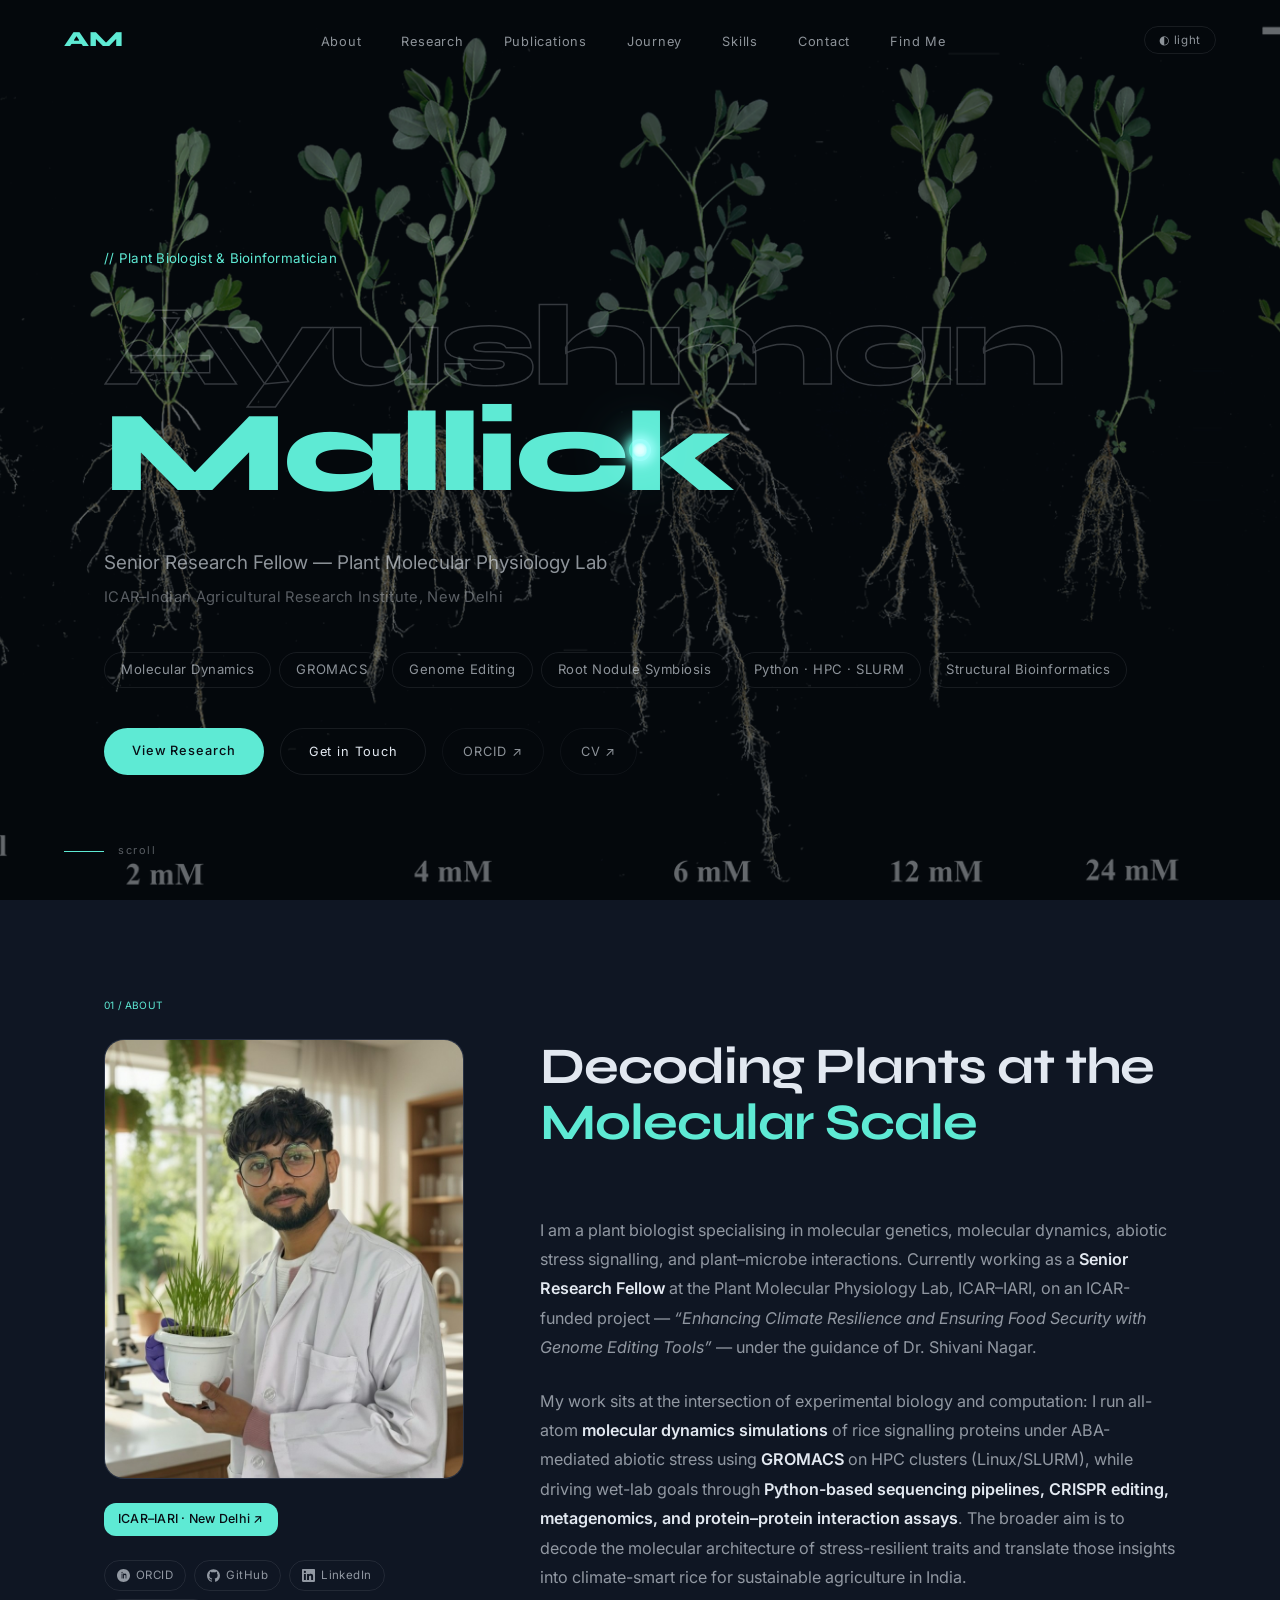
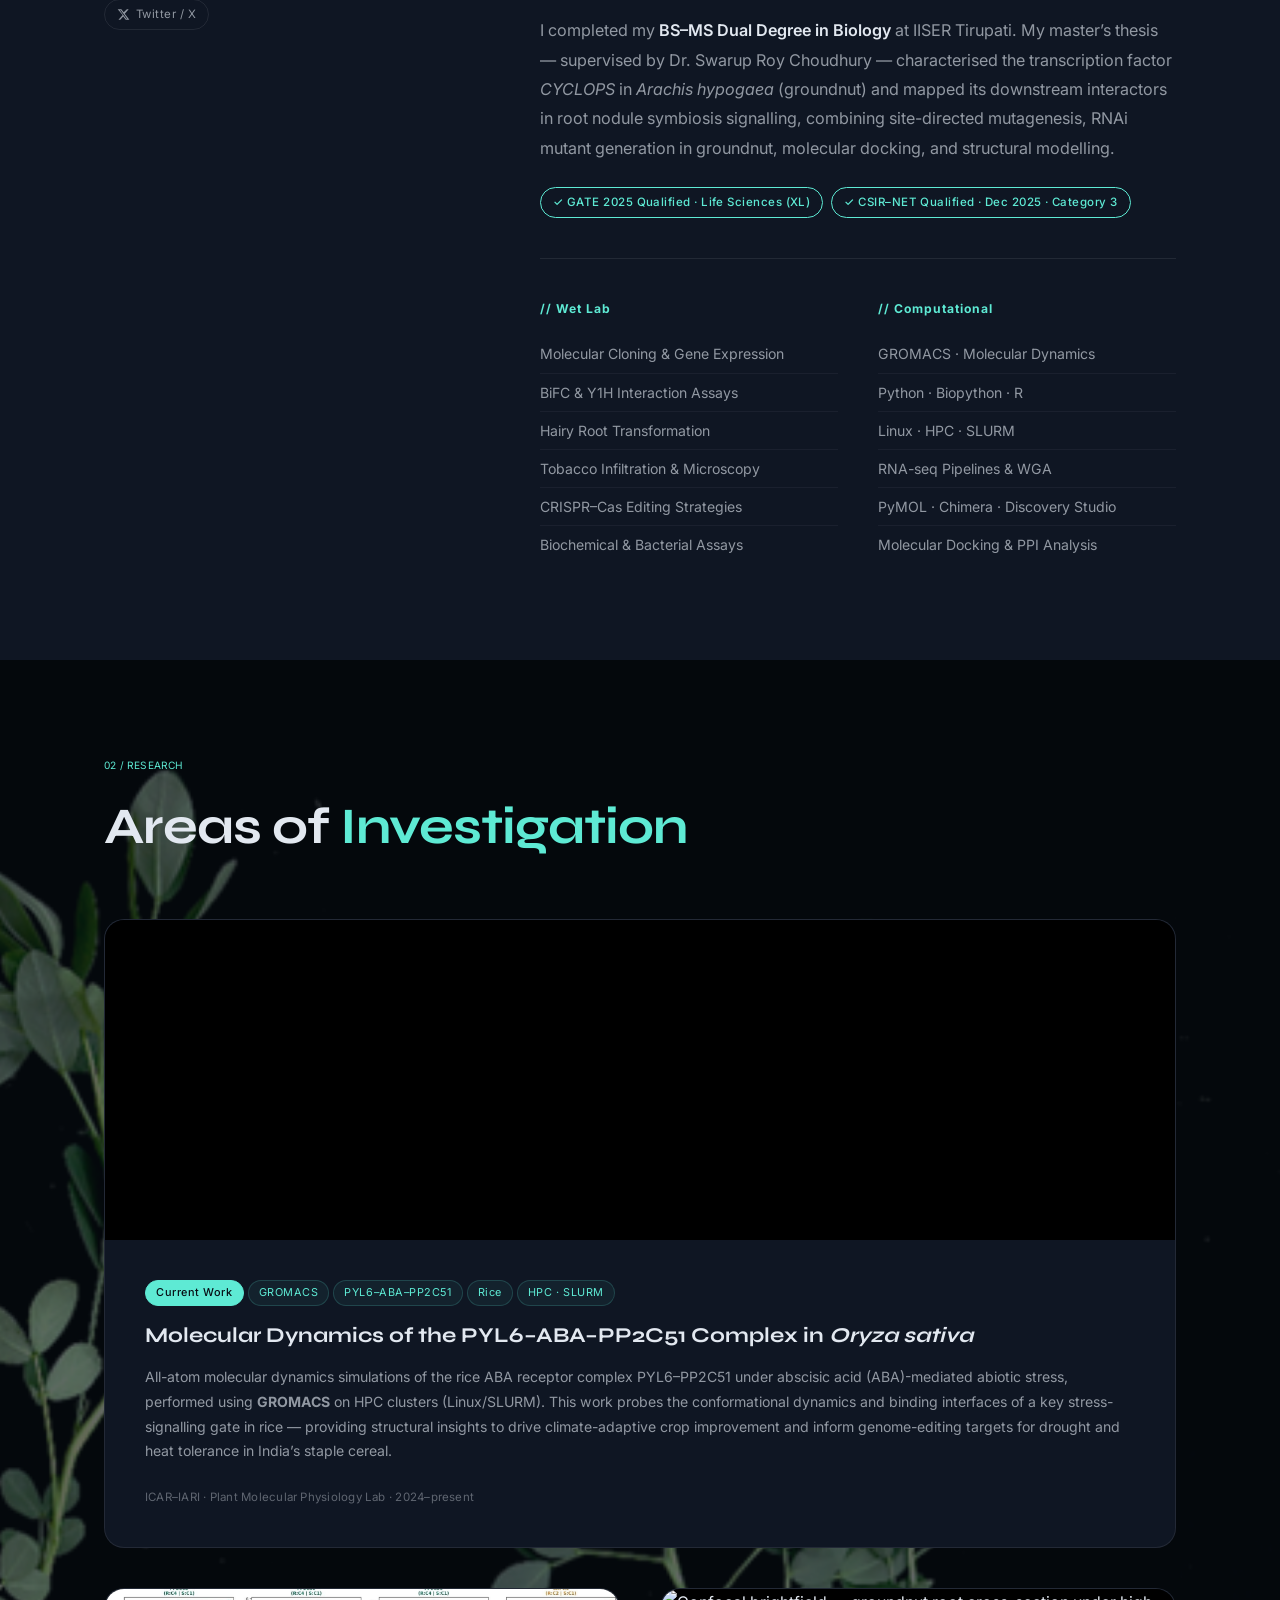
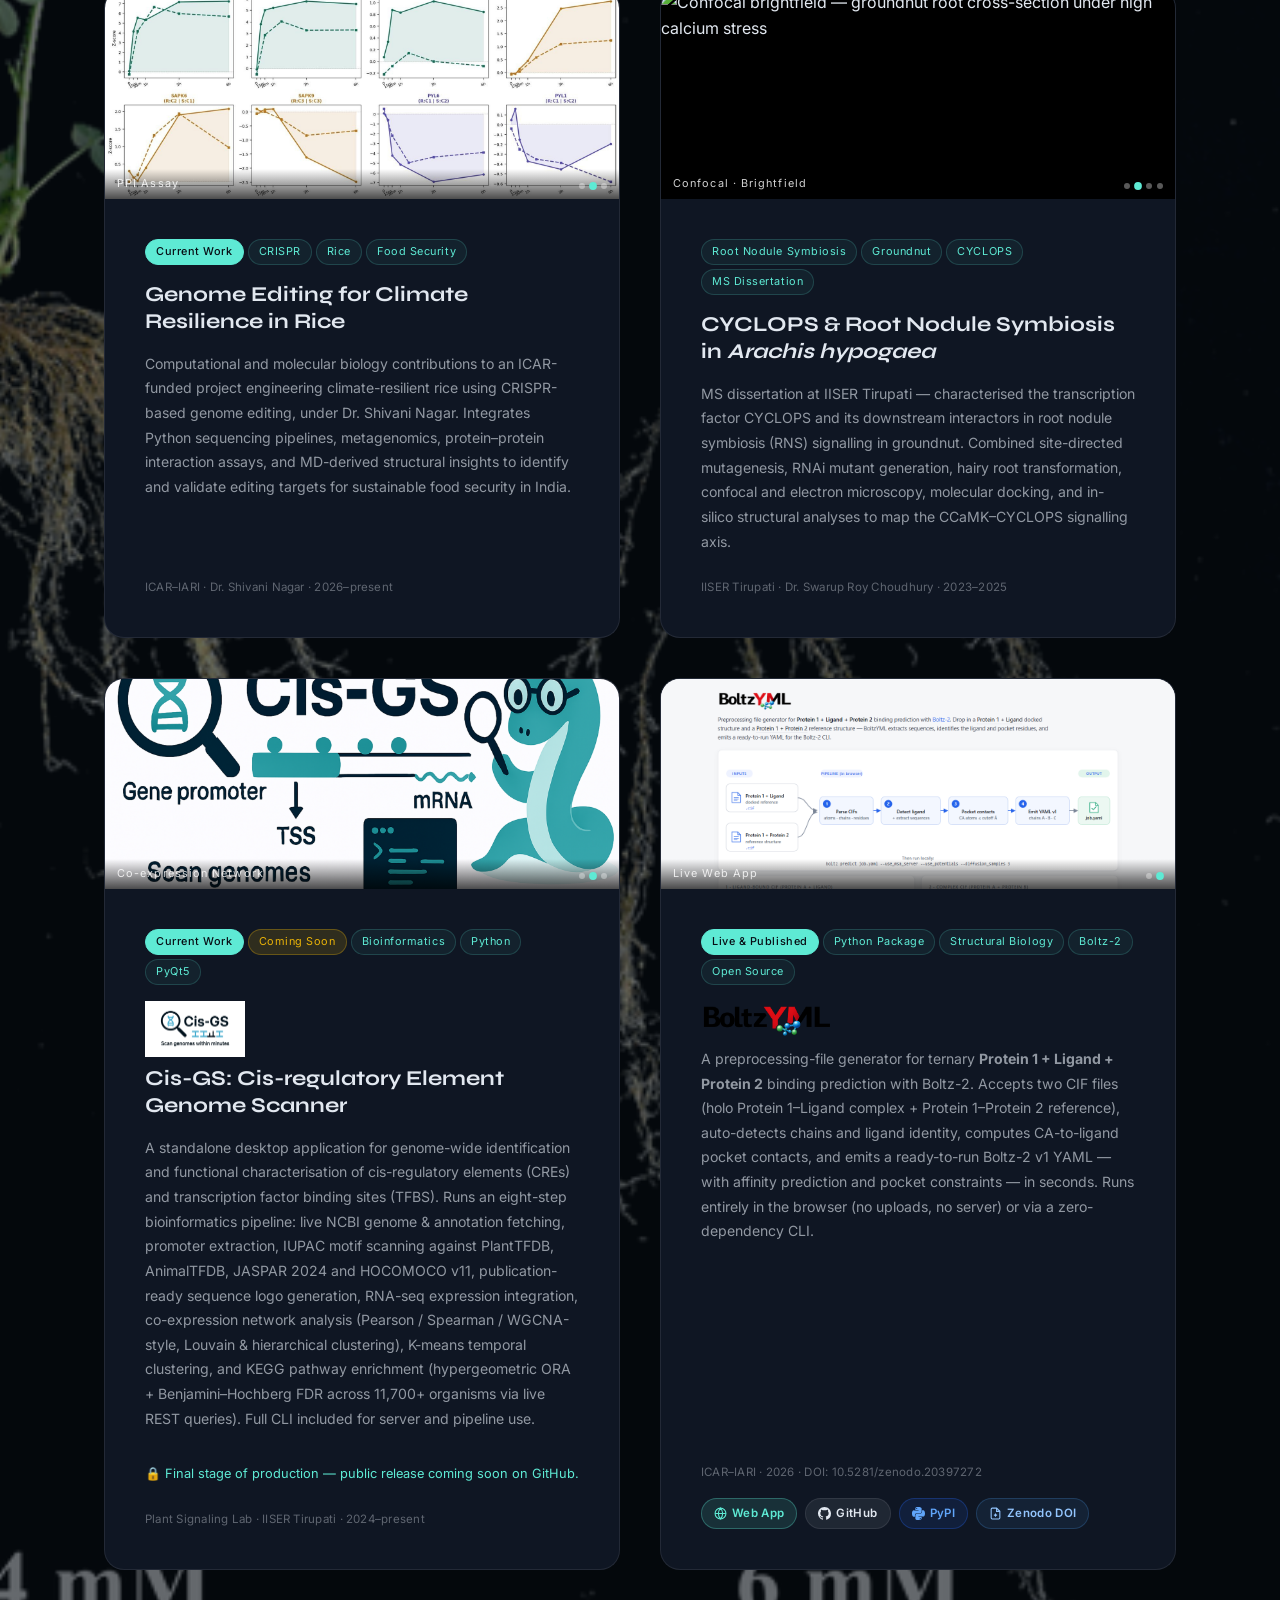
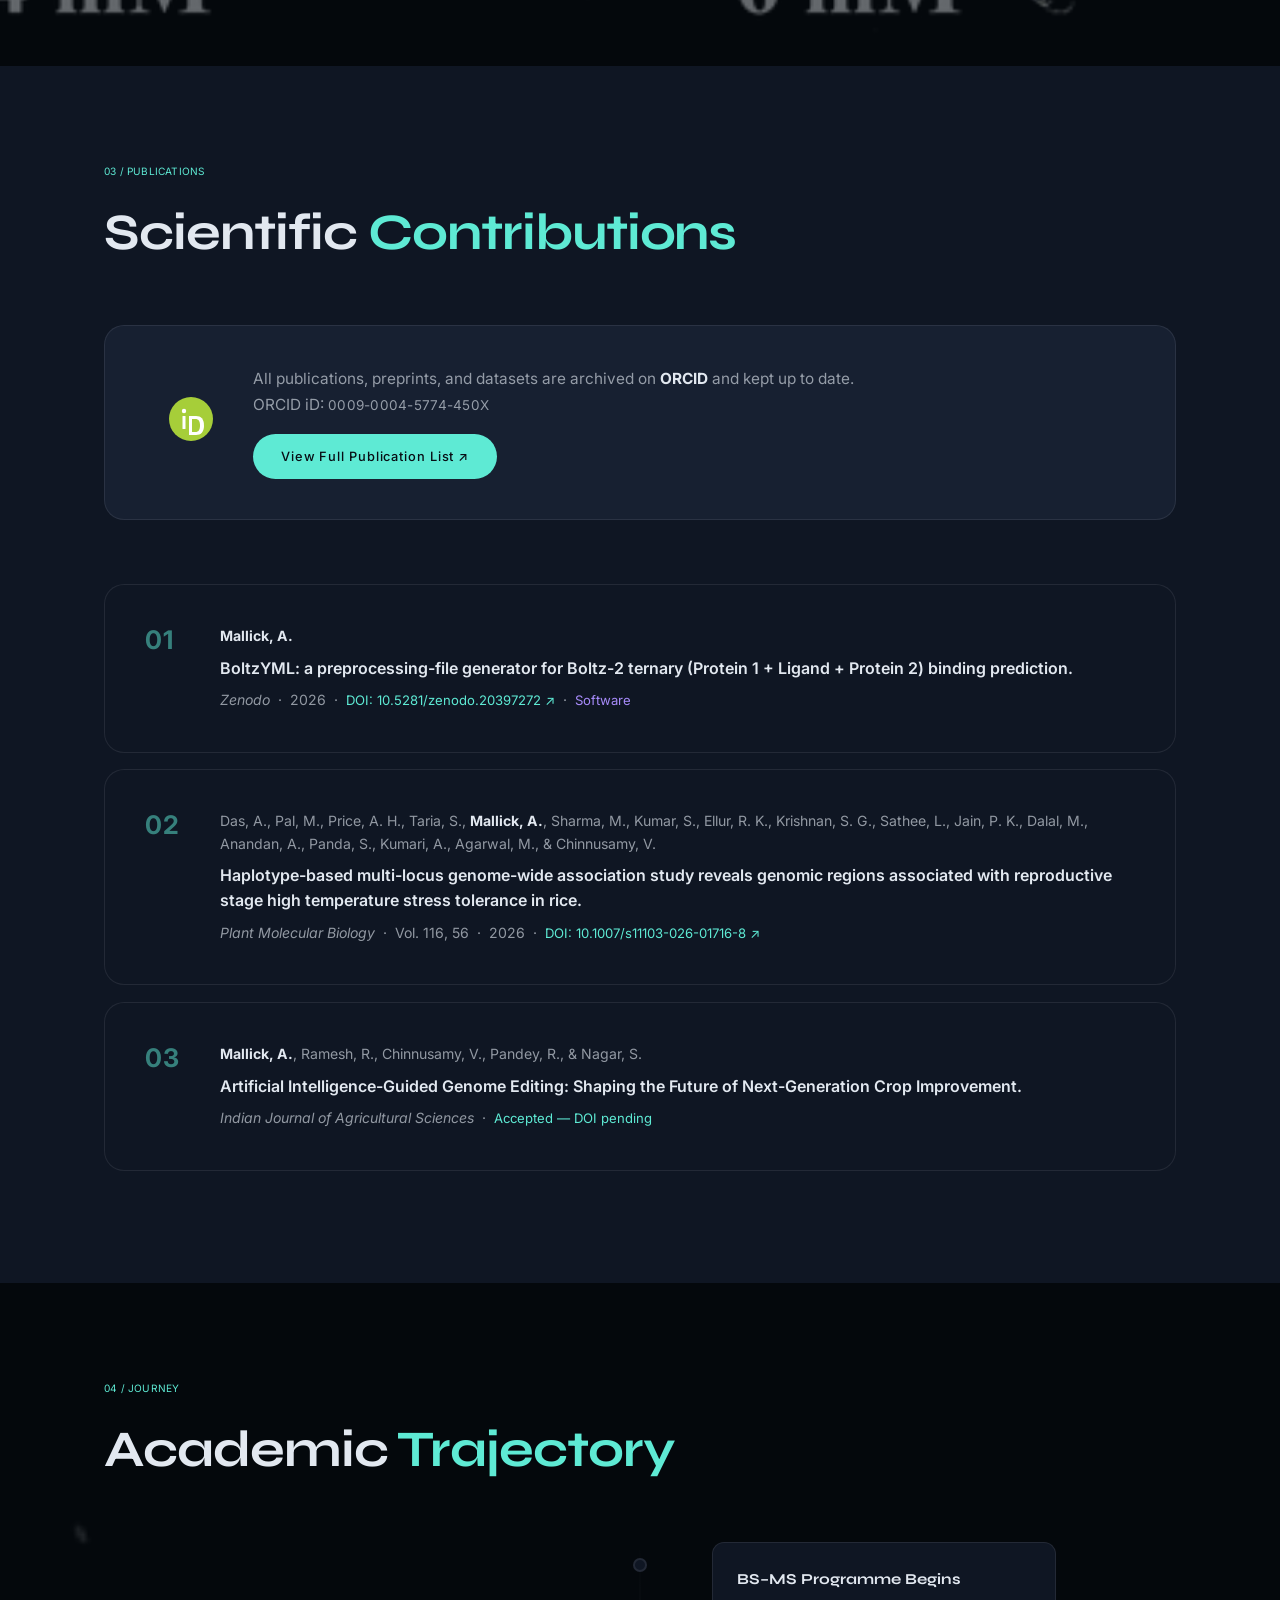
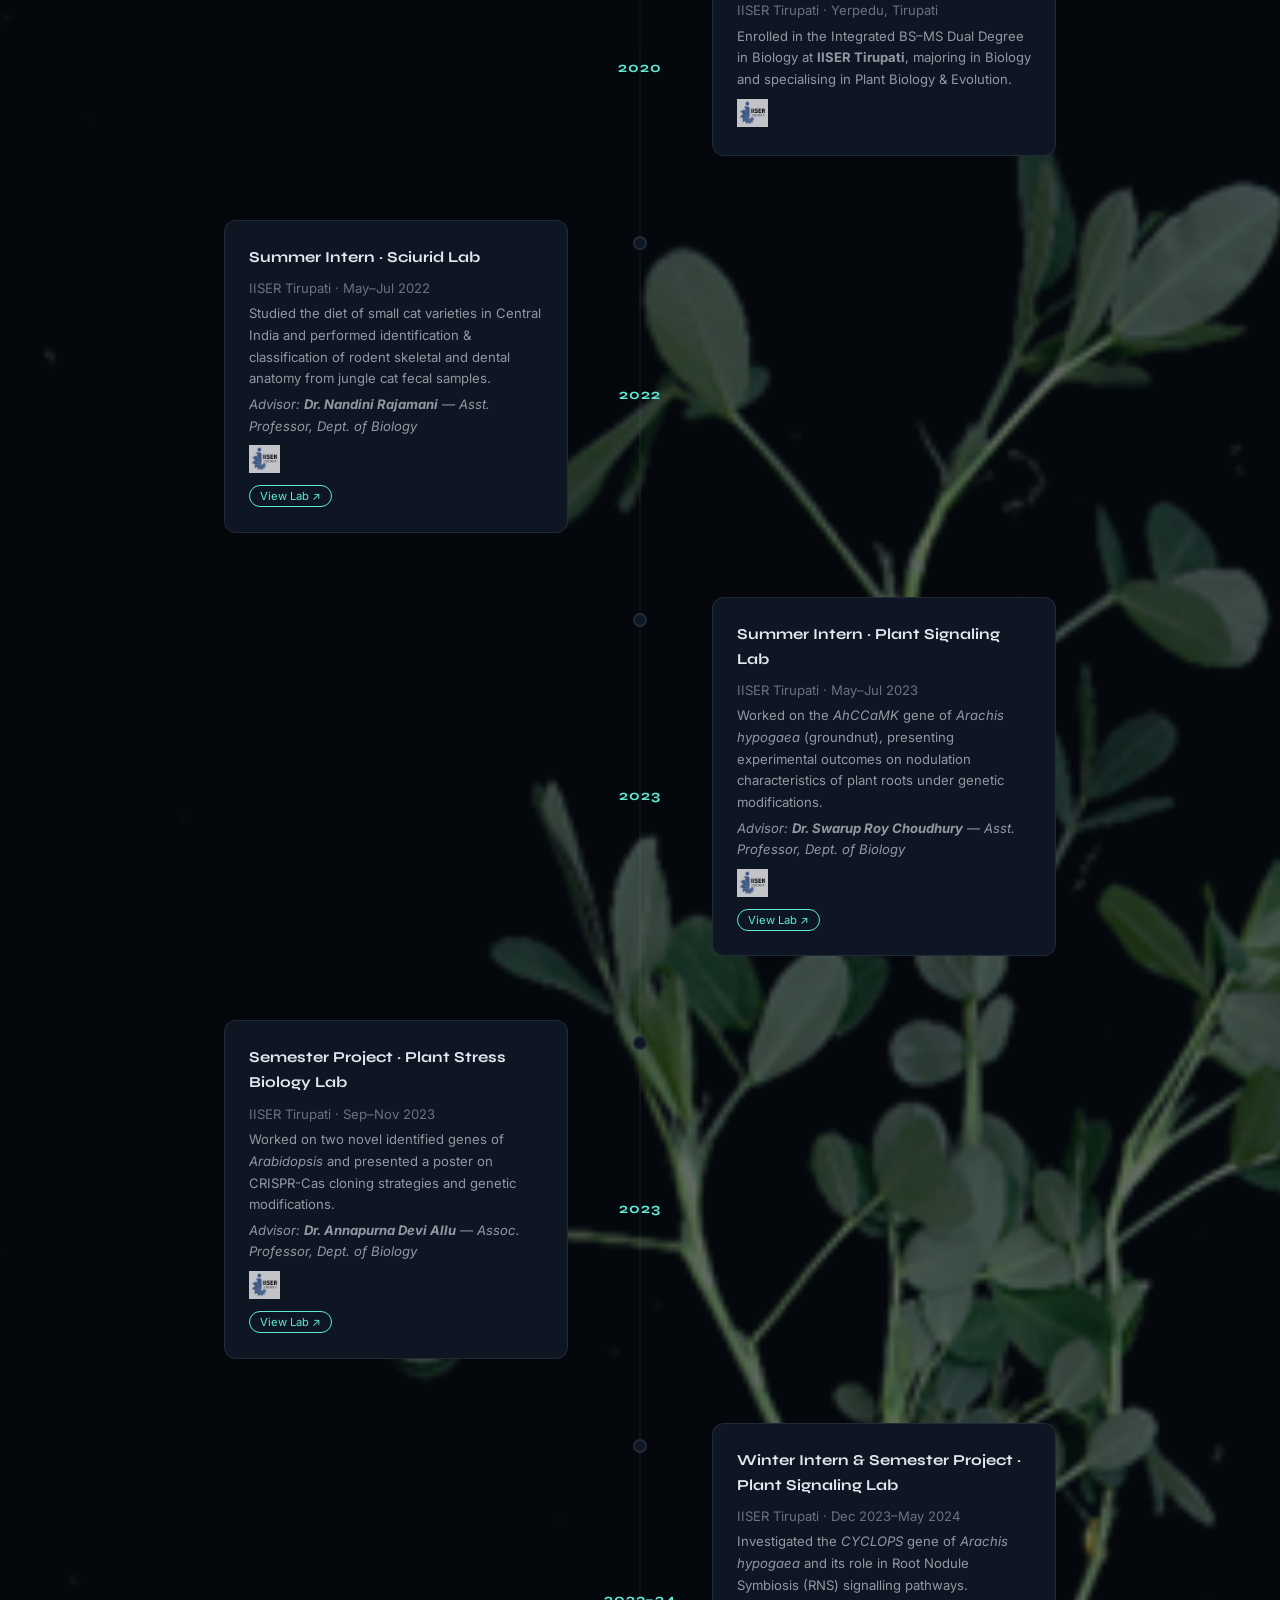
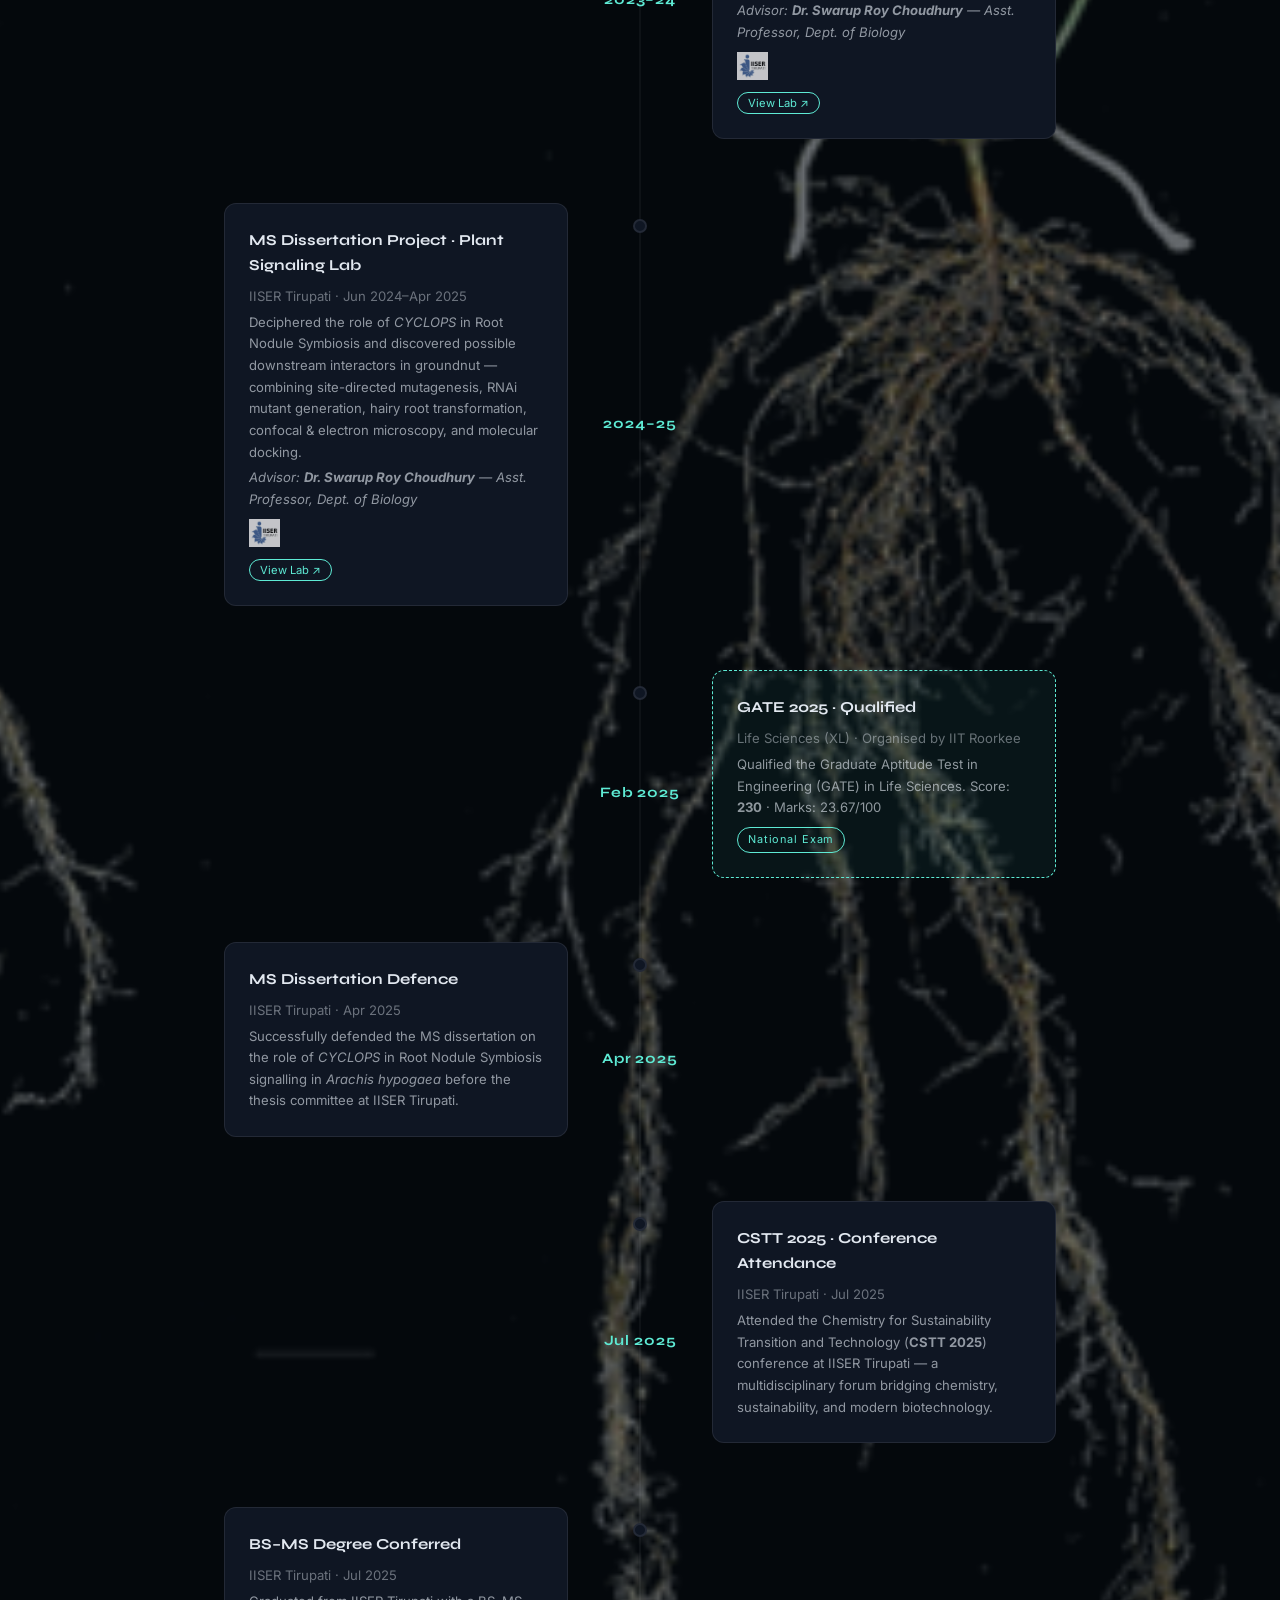
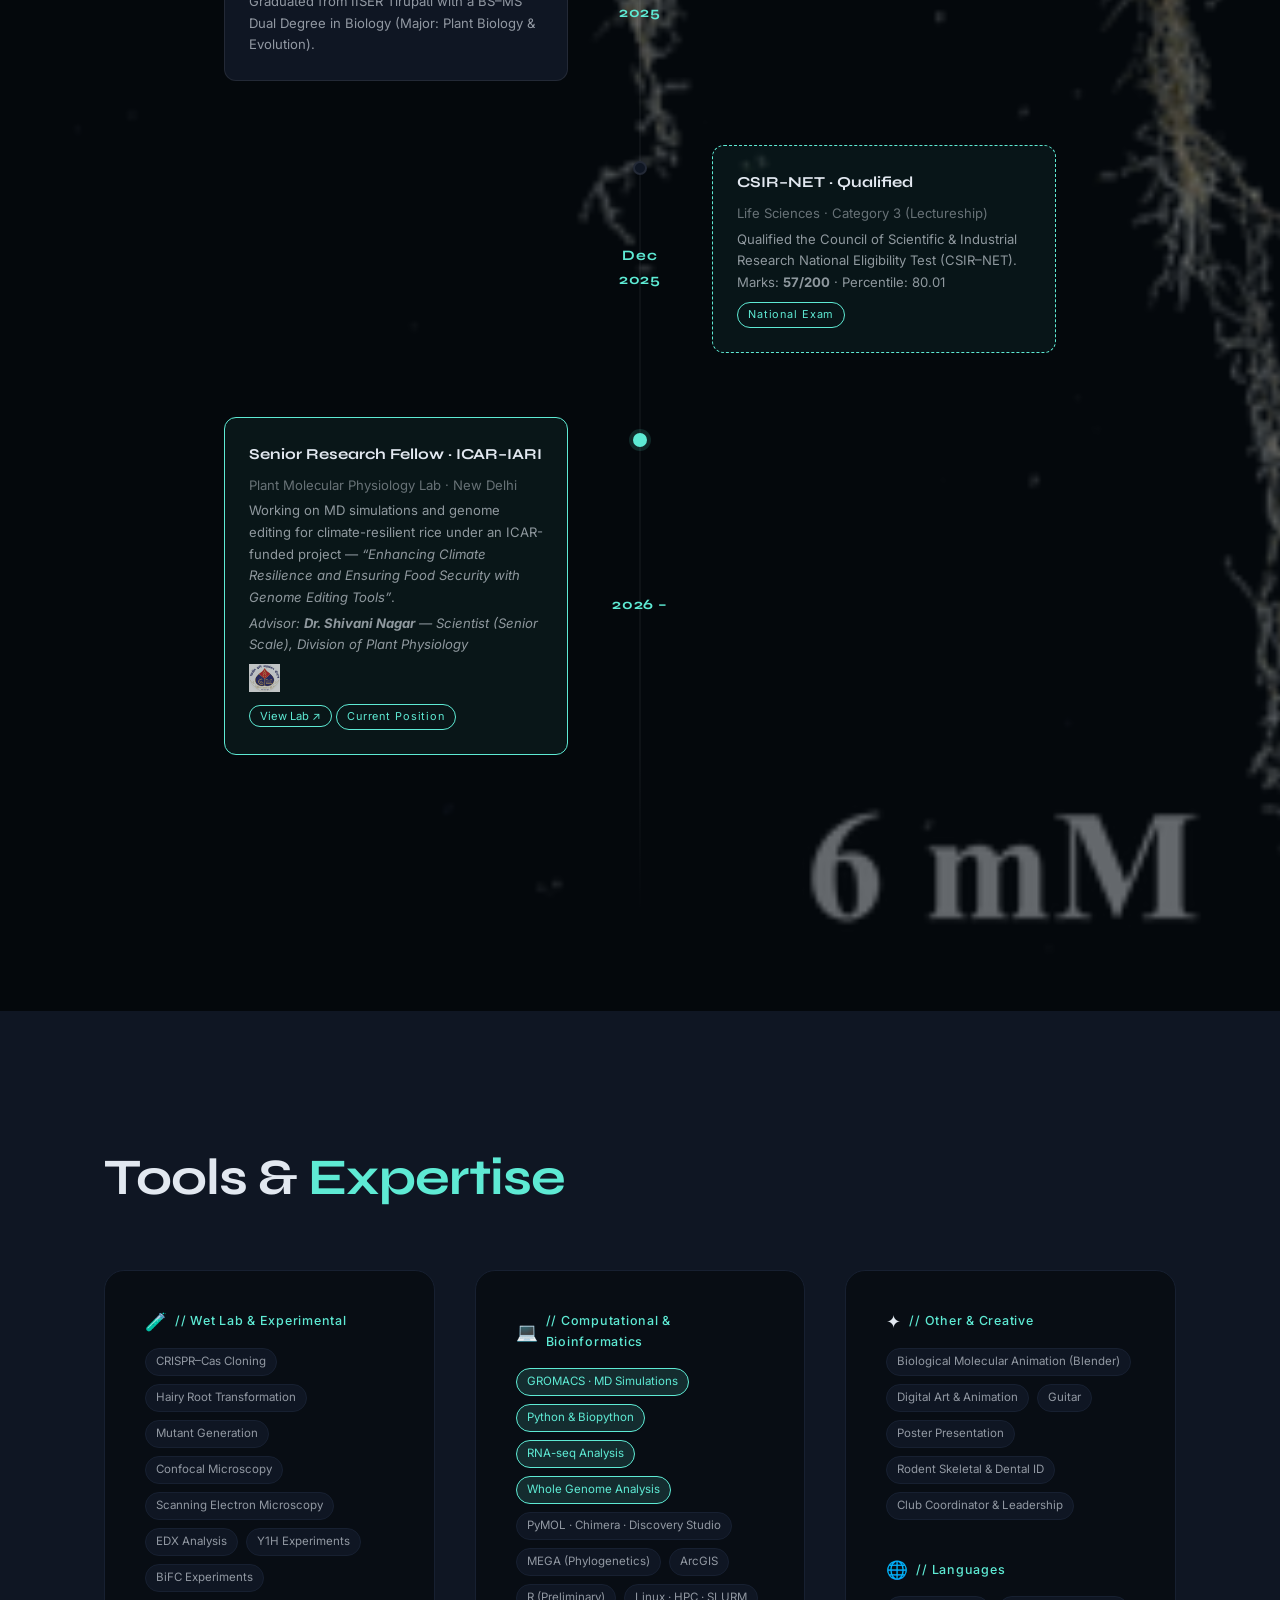
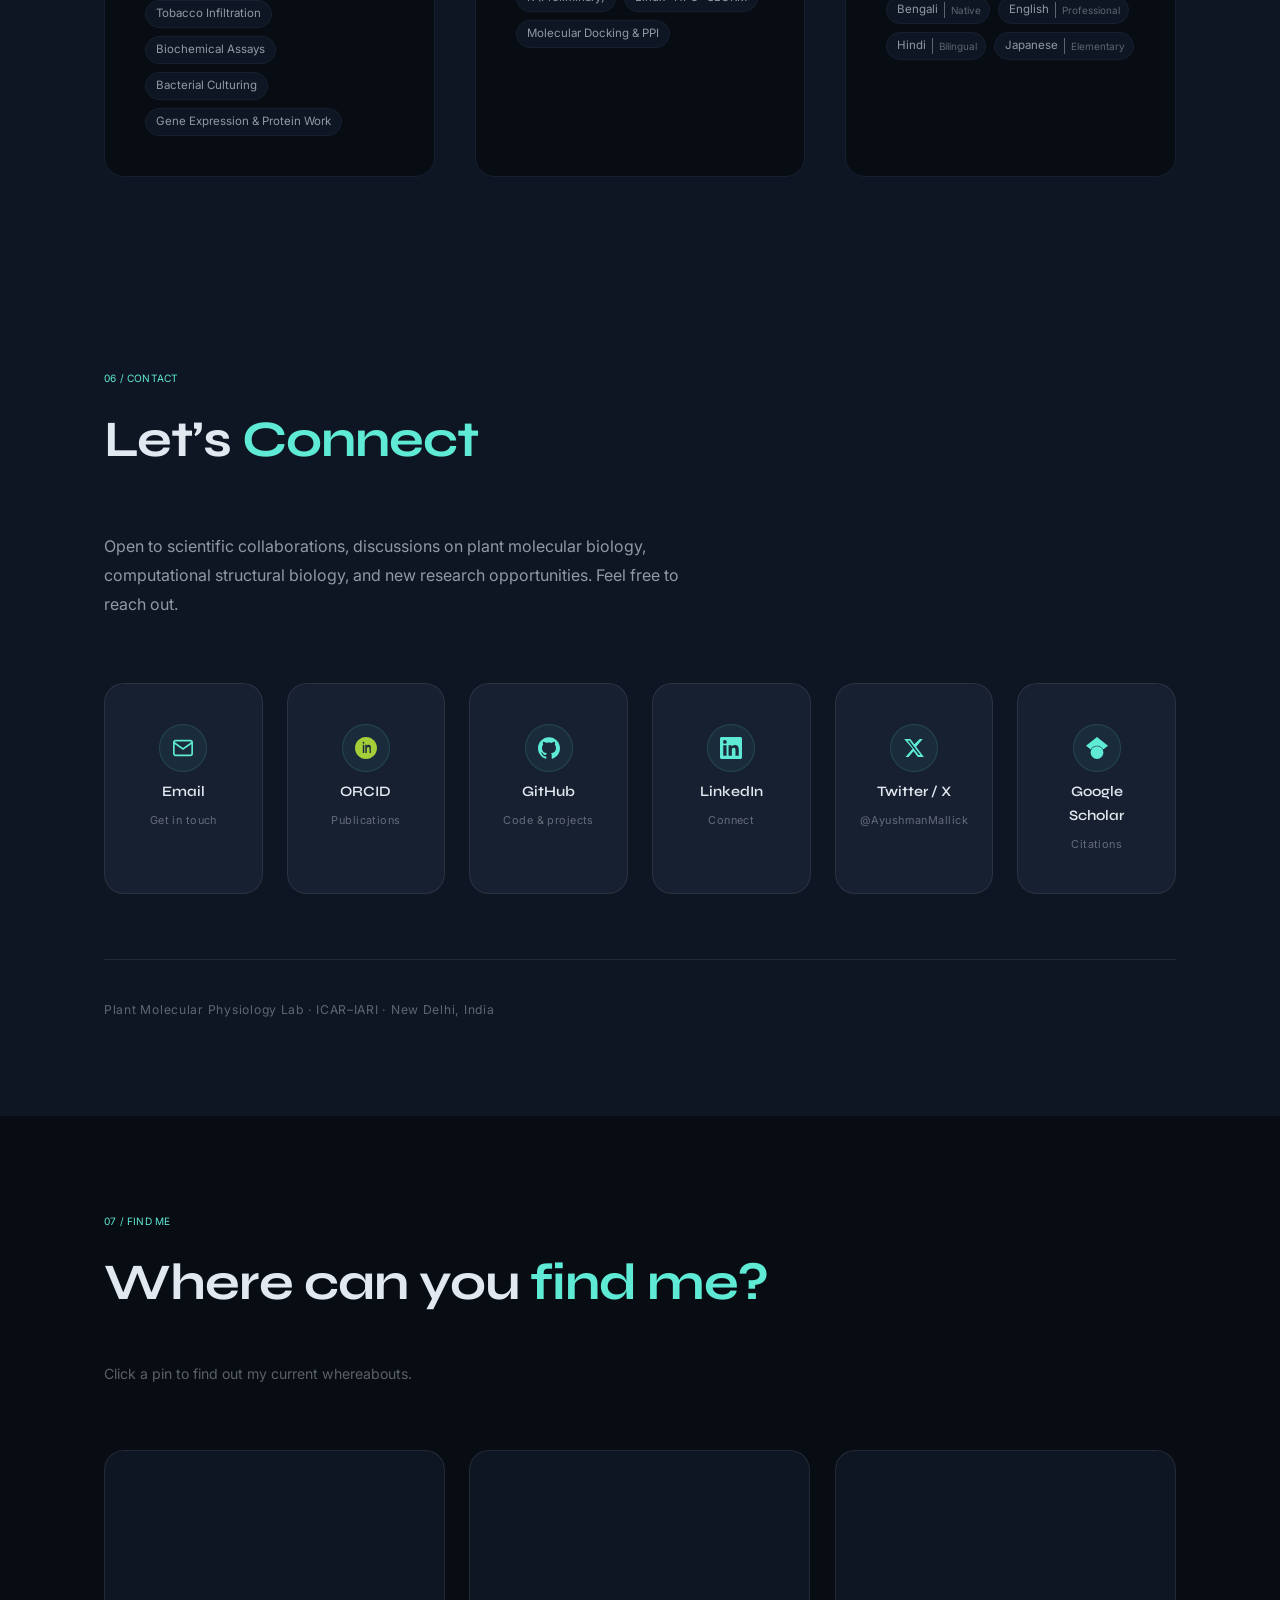
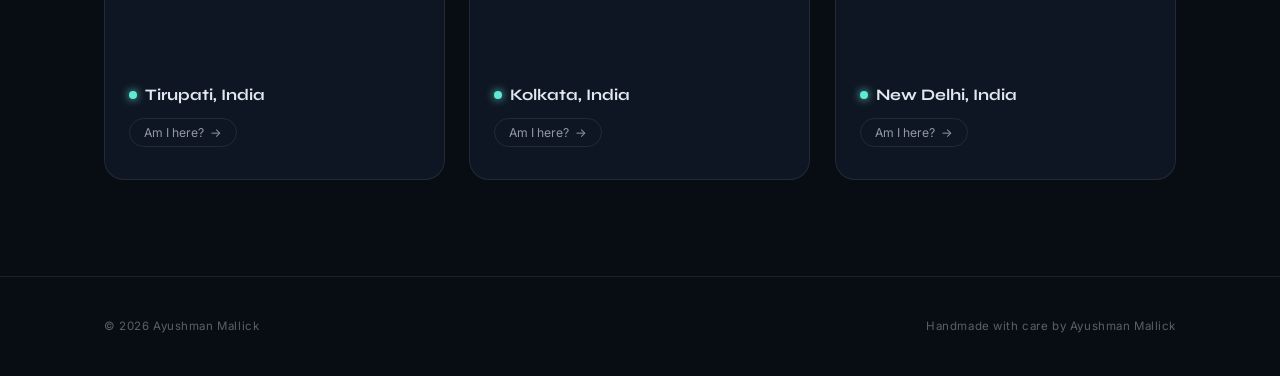
==== commit 911996d1: "Add DOI, volume, and year for Plant Molecular Biology publication" ====
--- a/index.html
+++ b/index.html
@@ -565,7 +565,9 @@
               Kumari, A., Agarwal, M., &amp; Chinnusamy, V.
             </p>
             <p class="pub-title">Haplotype-based multi-locus genome-wide association study reveals genomic regions associated with reproductive stage high temperature stress tolerance in rice.</p>
-            <p class="pub-journal"><em>Plant Molecular Biology</em> &nbsp;&middot;&nbsp; <span class="pub-status">Accepted &mdash; DOI pending</span></p>
+            <p class="pub-journal"><em>Plant Molecular Biology</em> &nbsp;&middot;&nbsp; Vol.&nbsp;116, 56 &nbsp;&middot;&nbsp; 2026 &nbsp;&middot;&nbsp;
+              <a href="https://doi.org/10.1007/s11103-026-01716-8" target="_blank" rel="noopener" class="pub-doi">DOI: 10.1007/s11103-026-01716-8 &#x2197;</a>
+            </p>
           </div>
         </div>
 
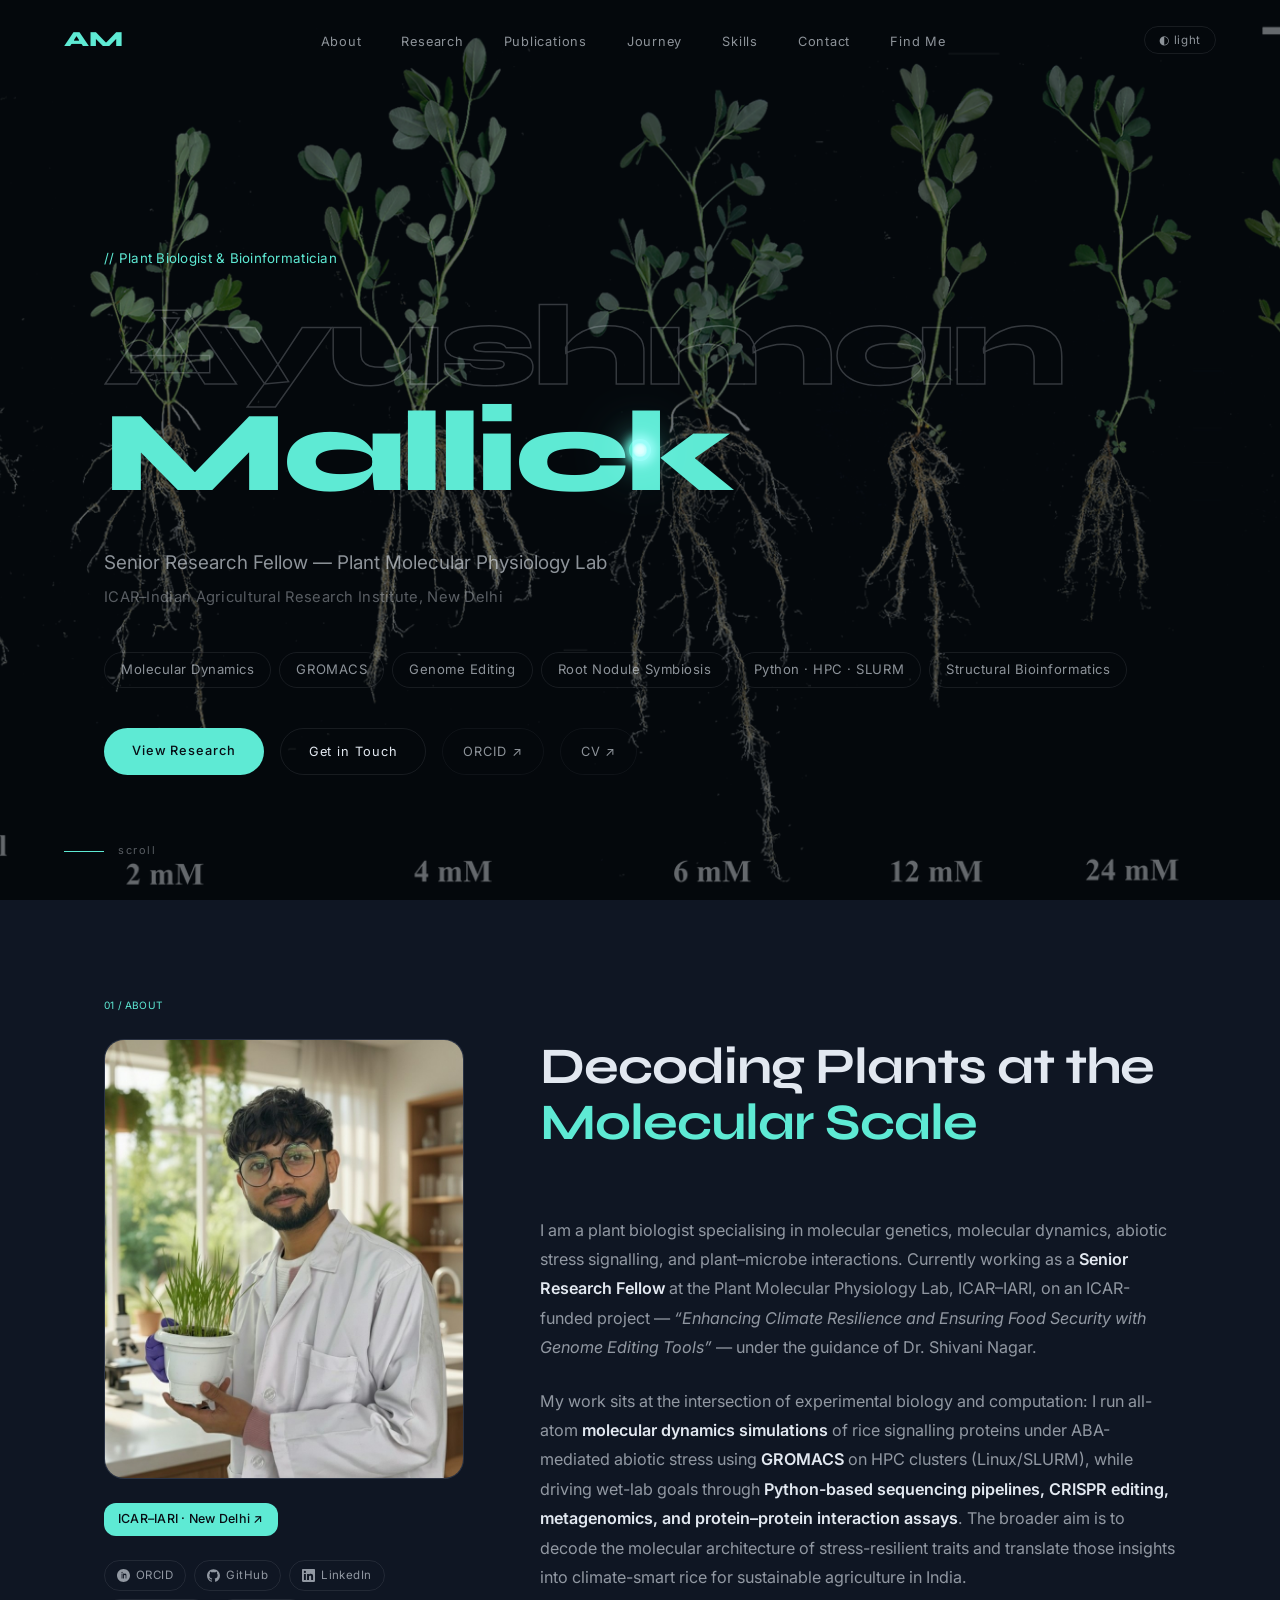
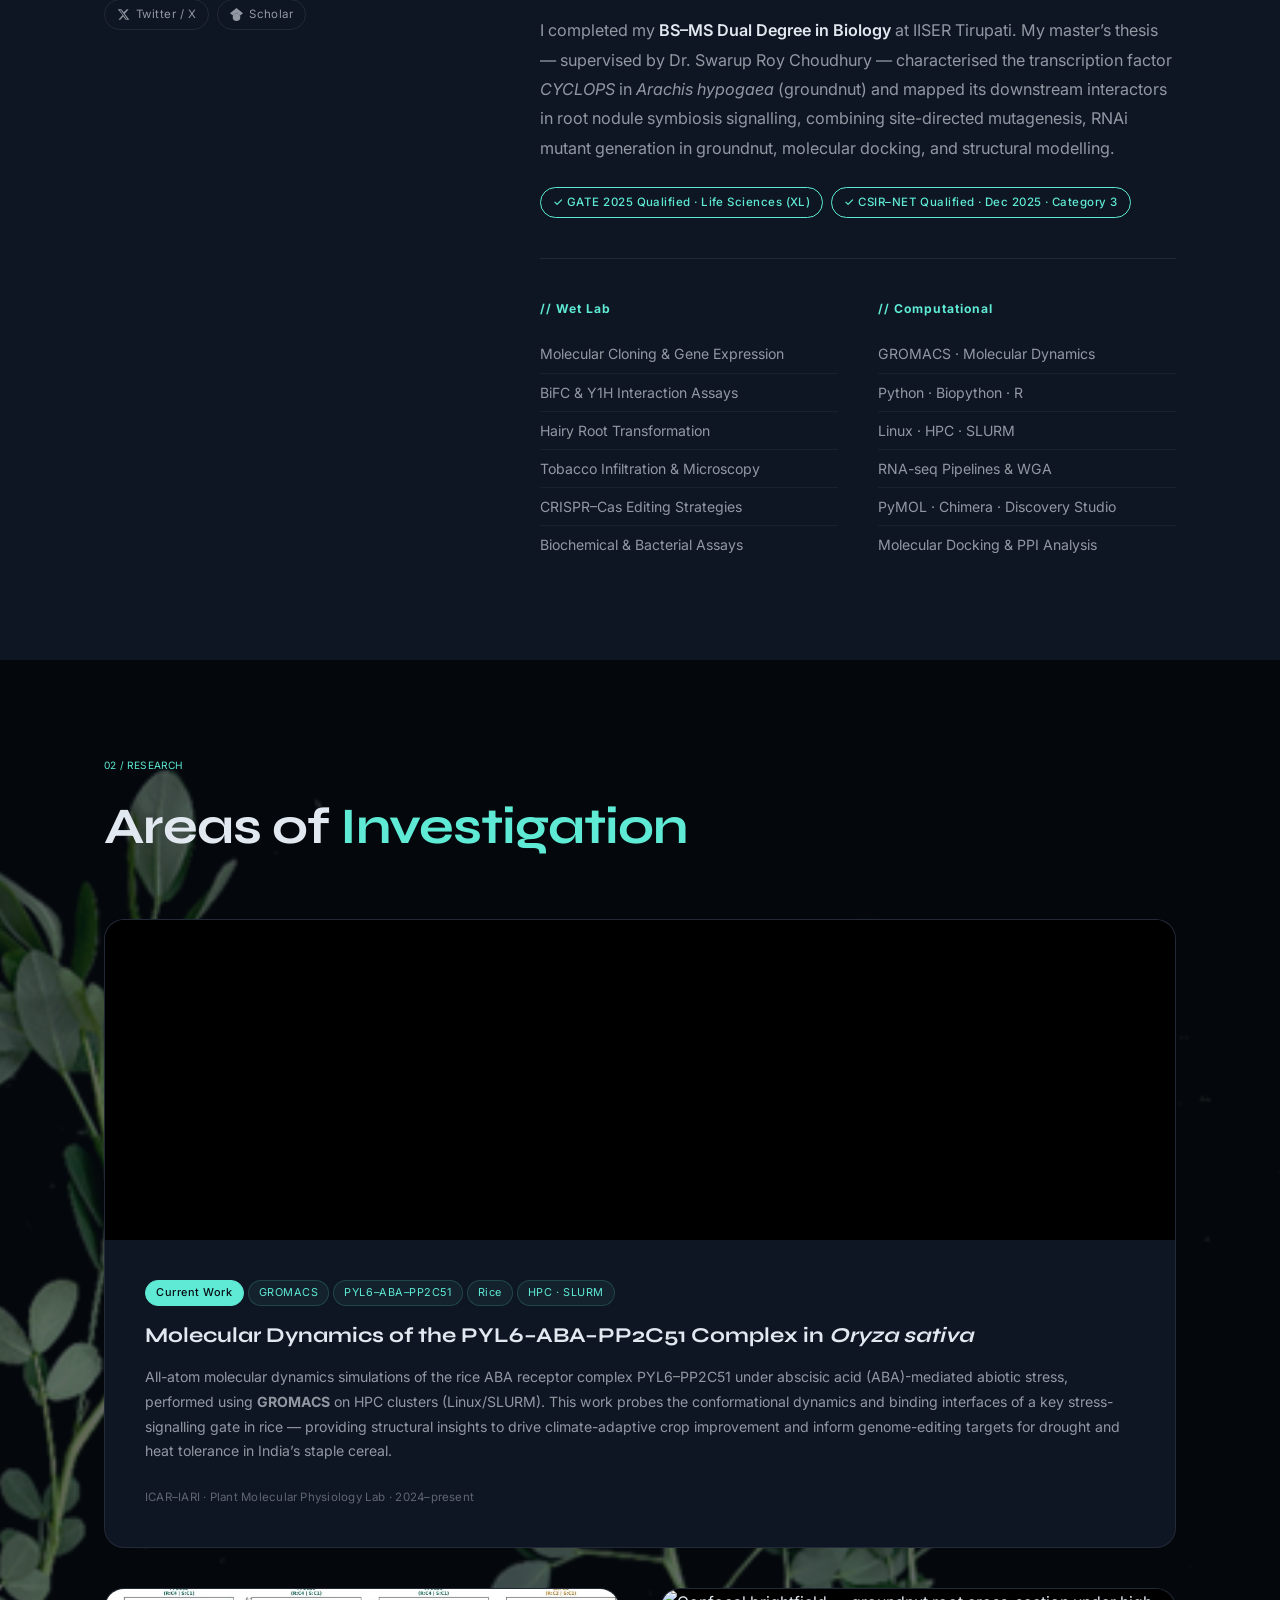
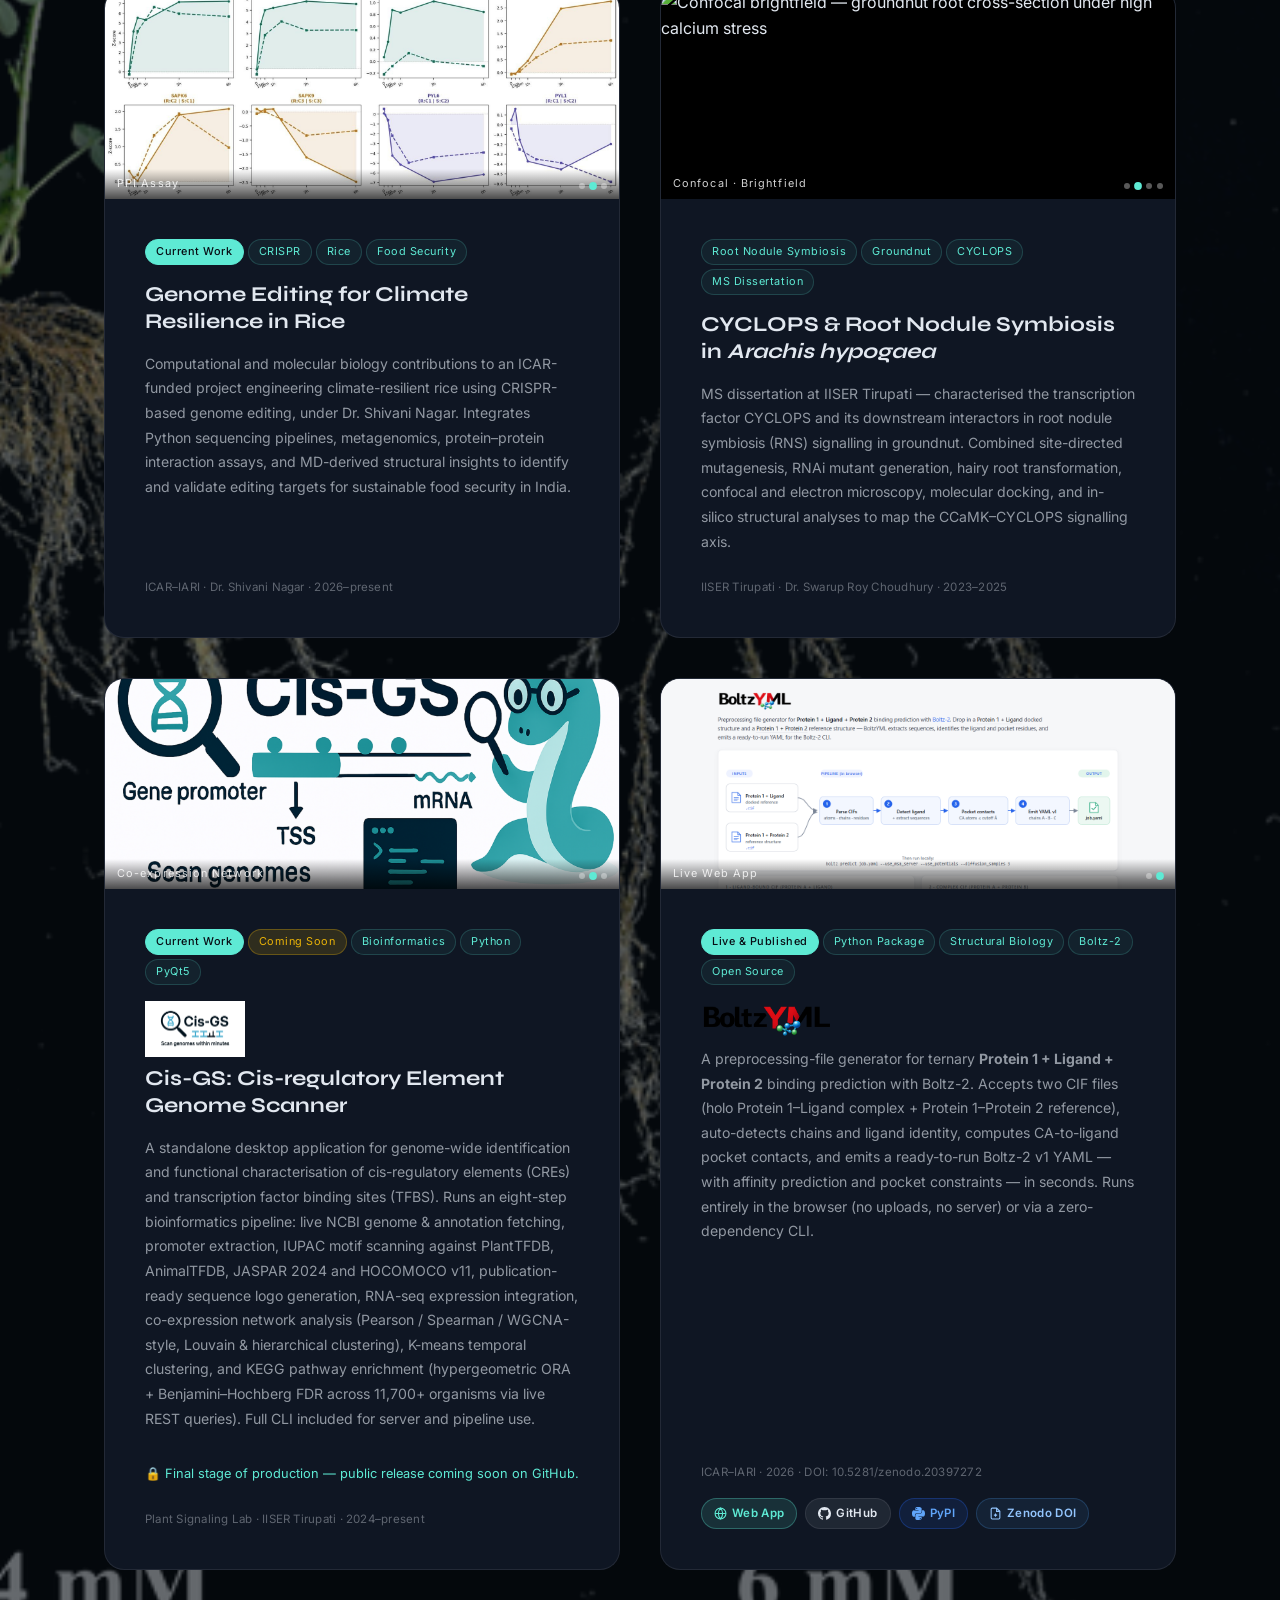
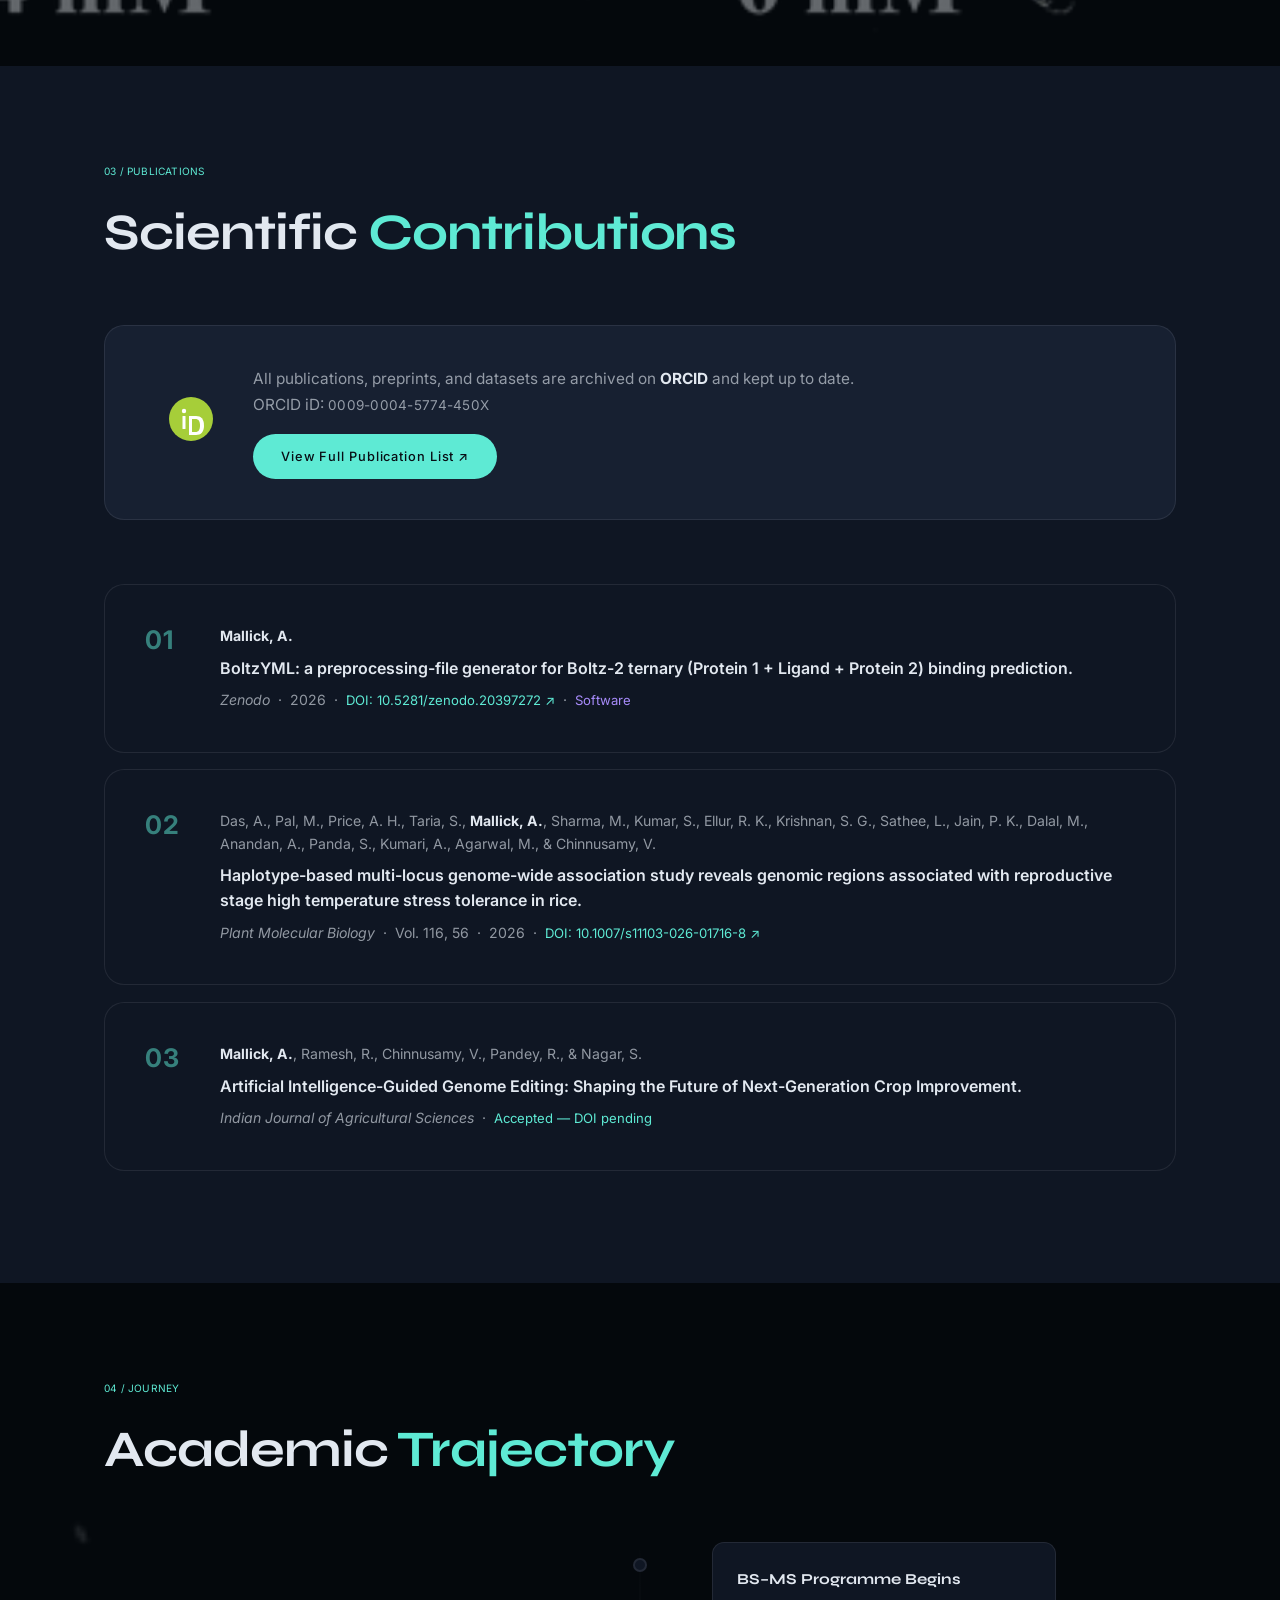
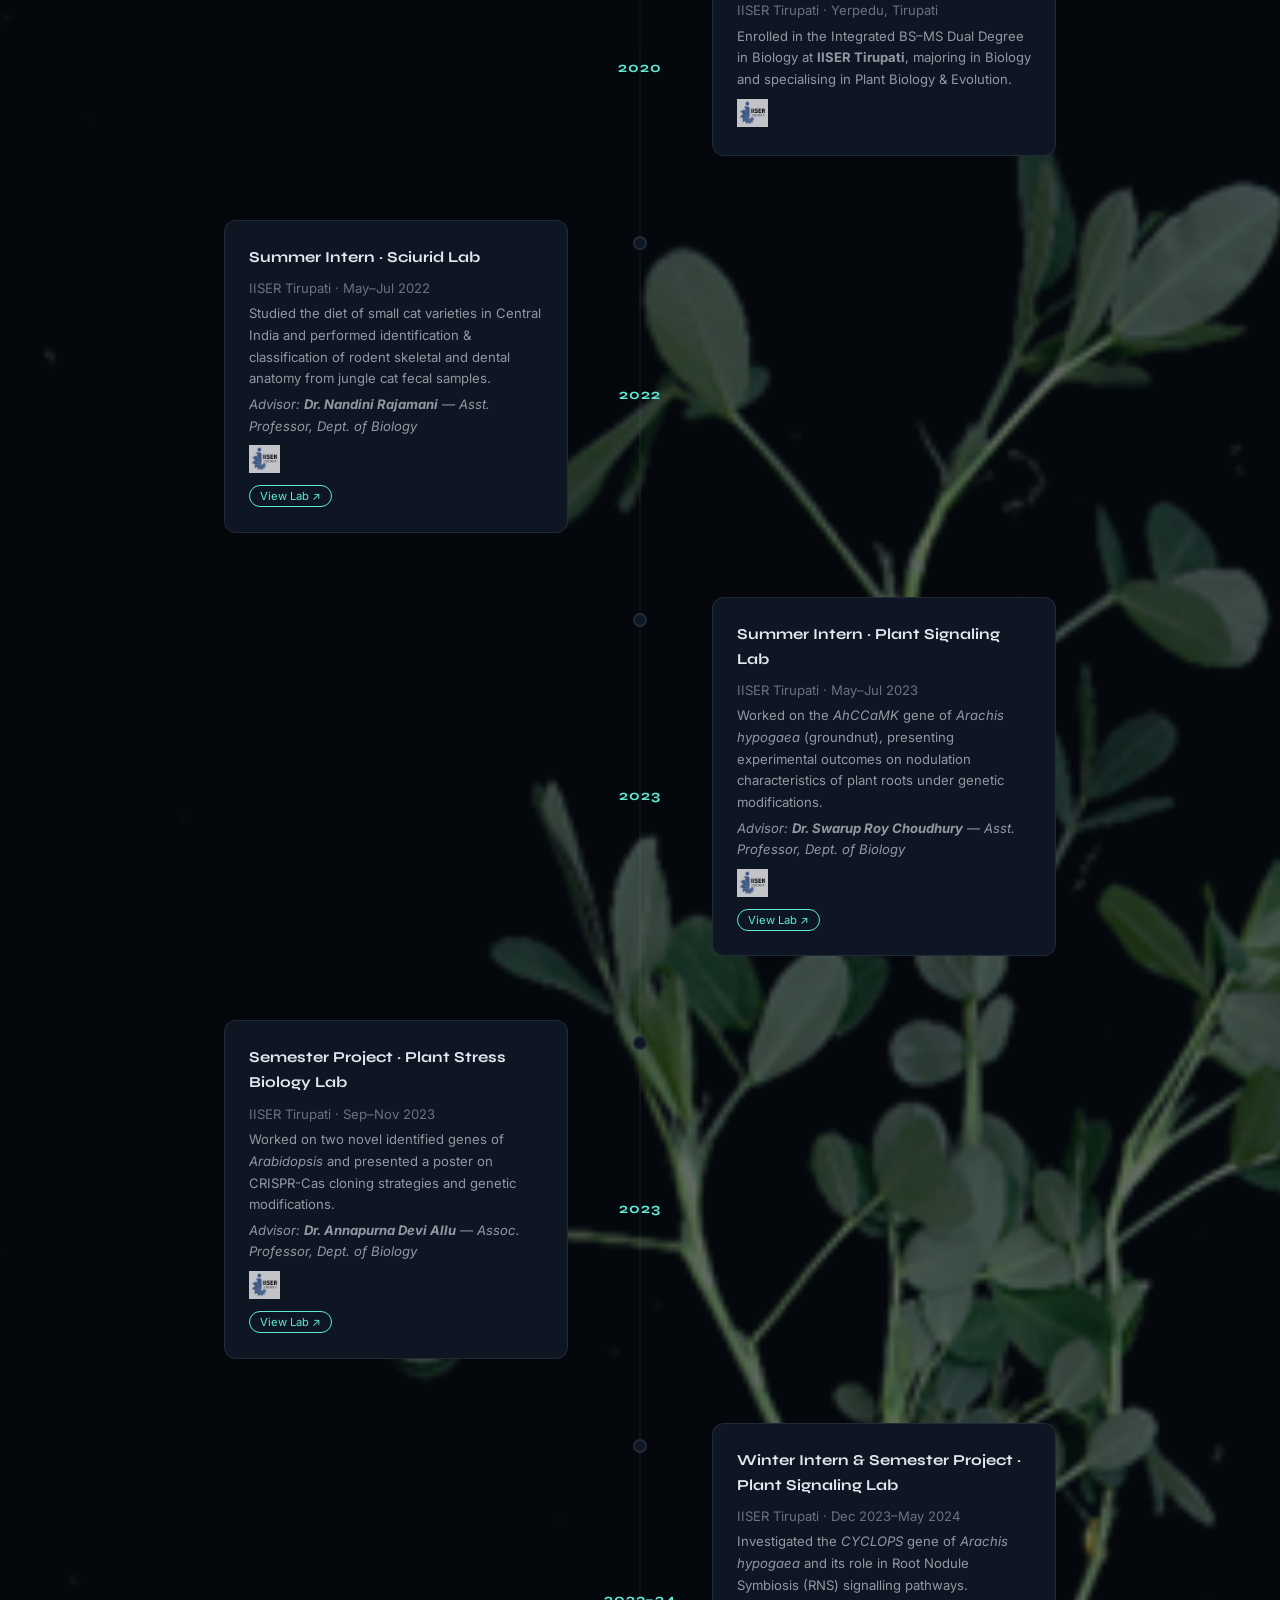
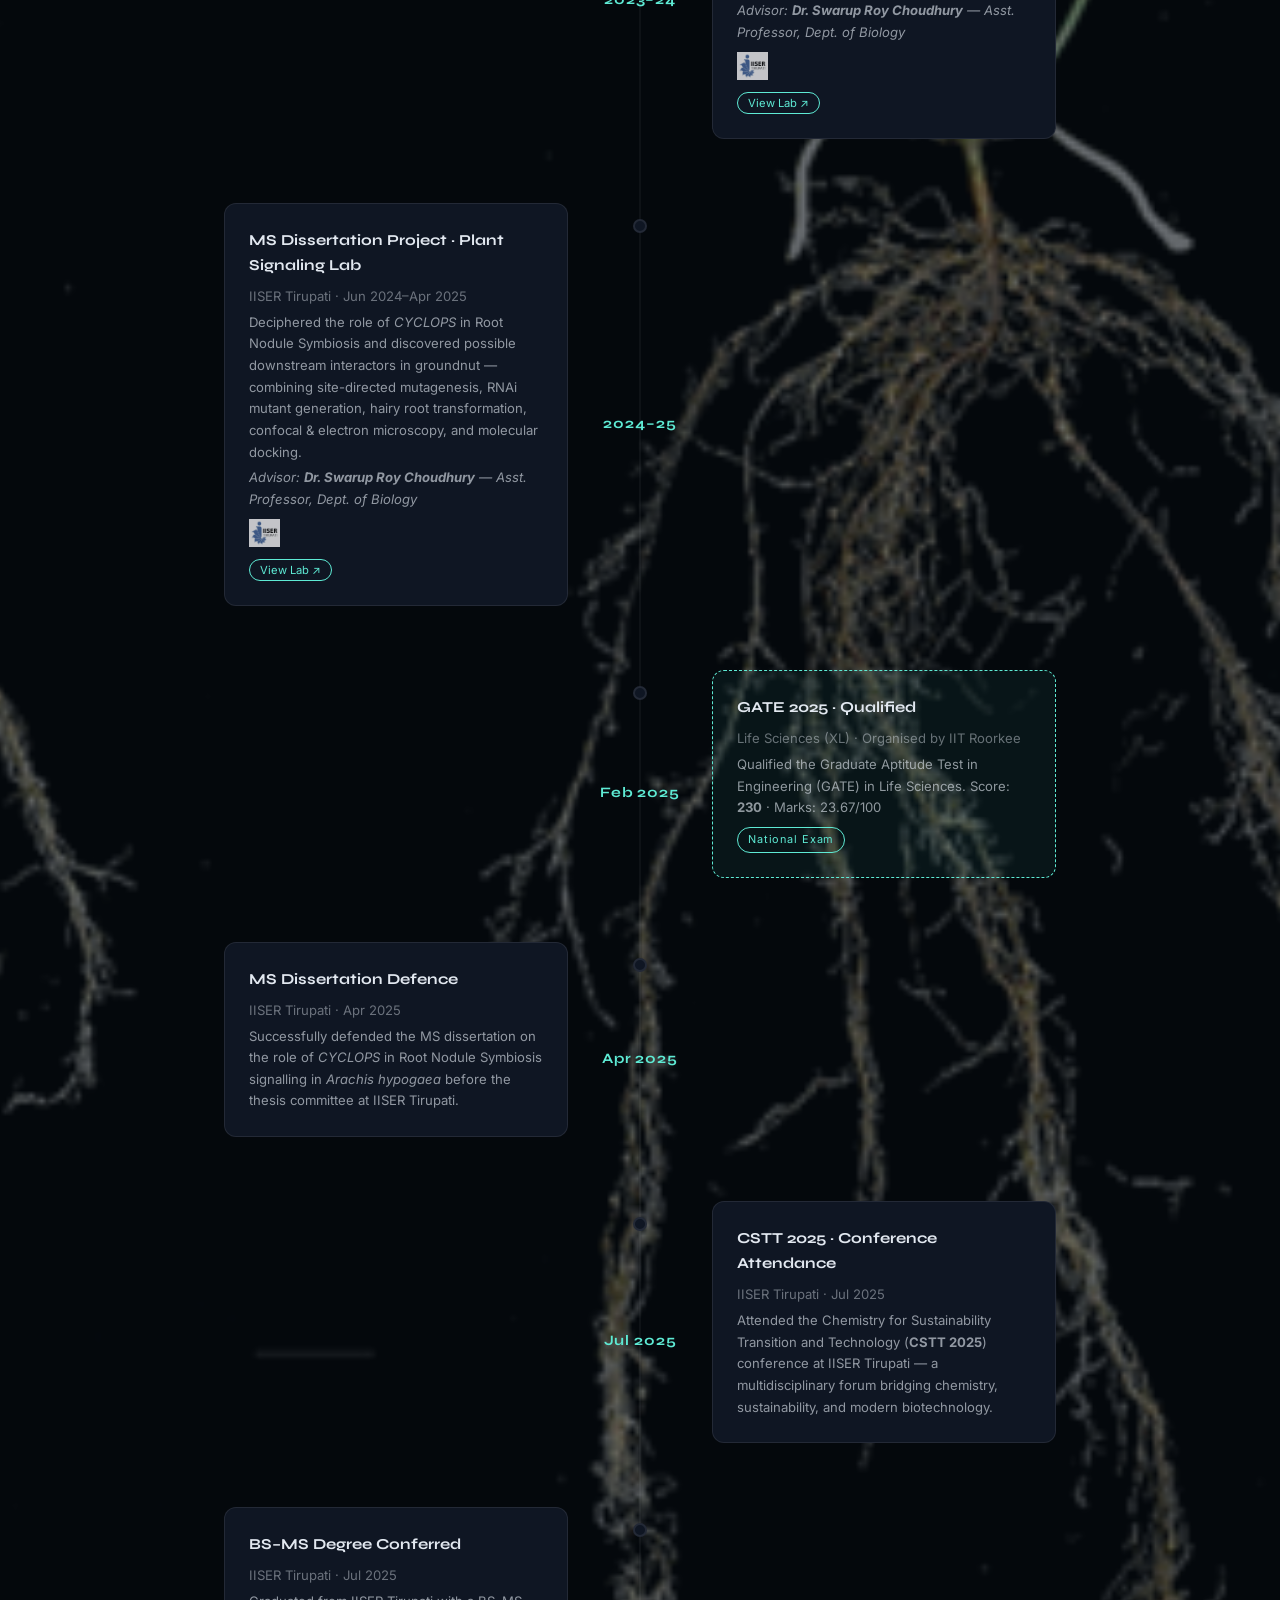
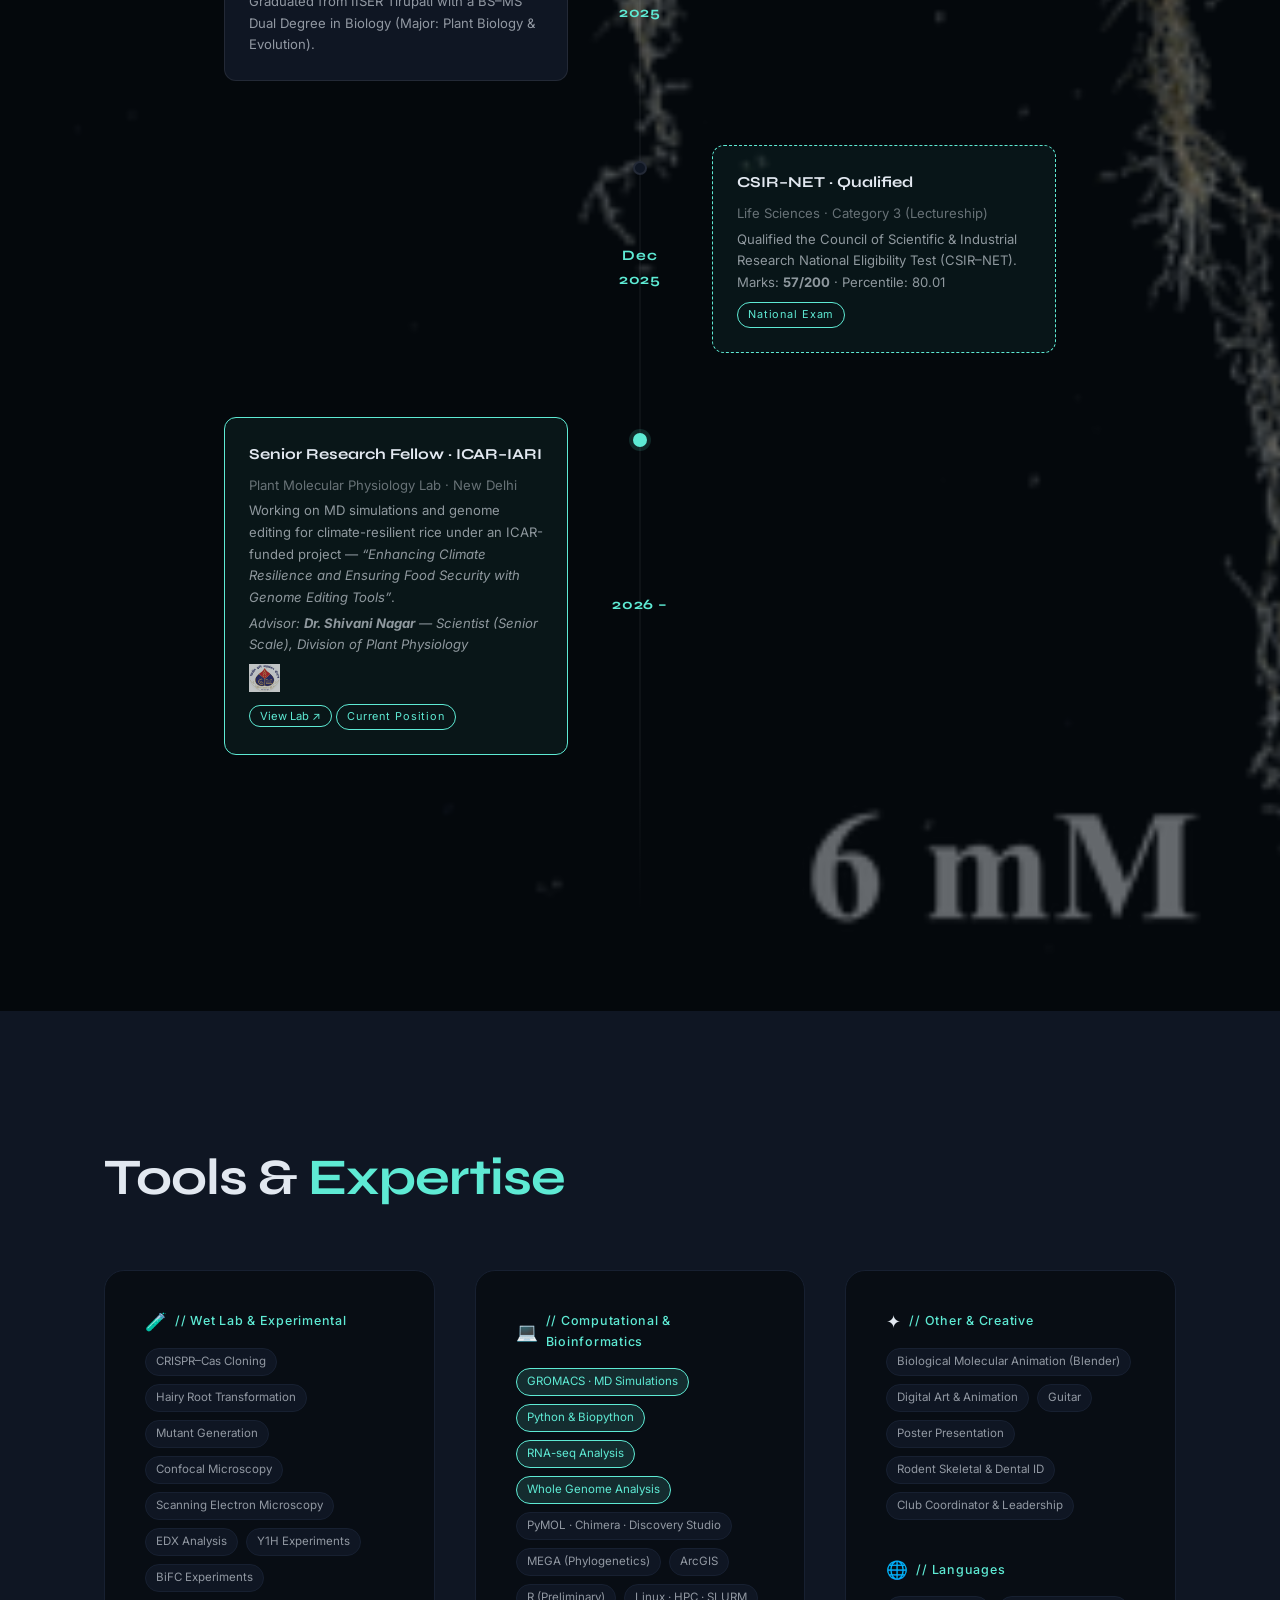
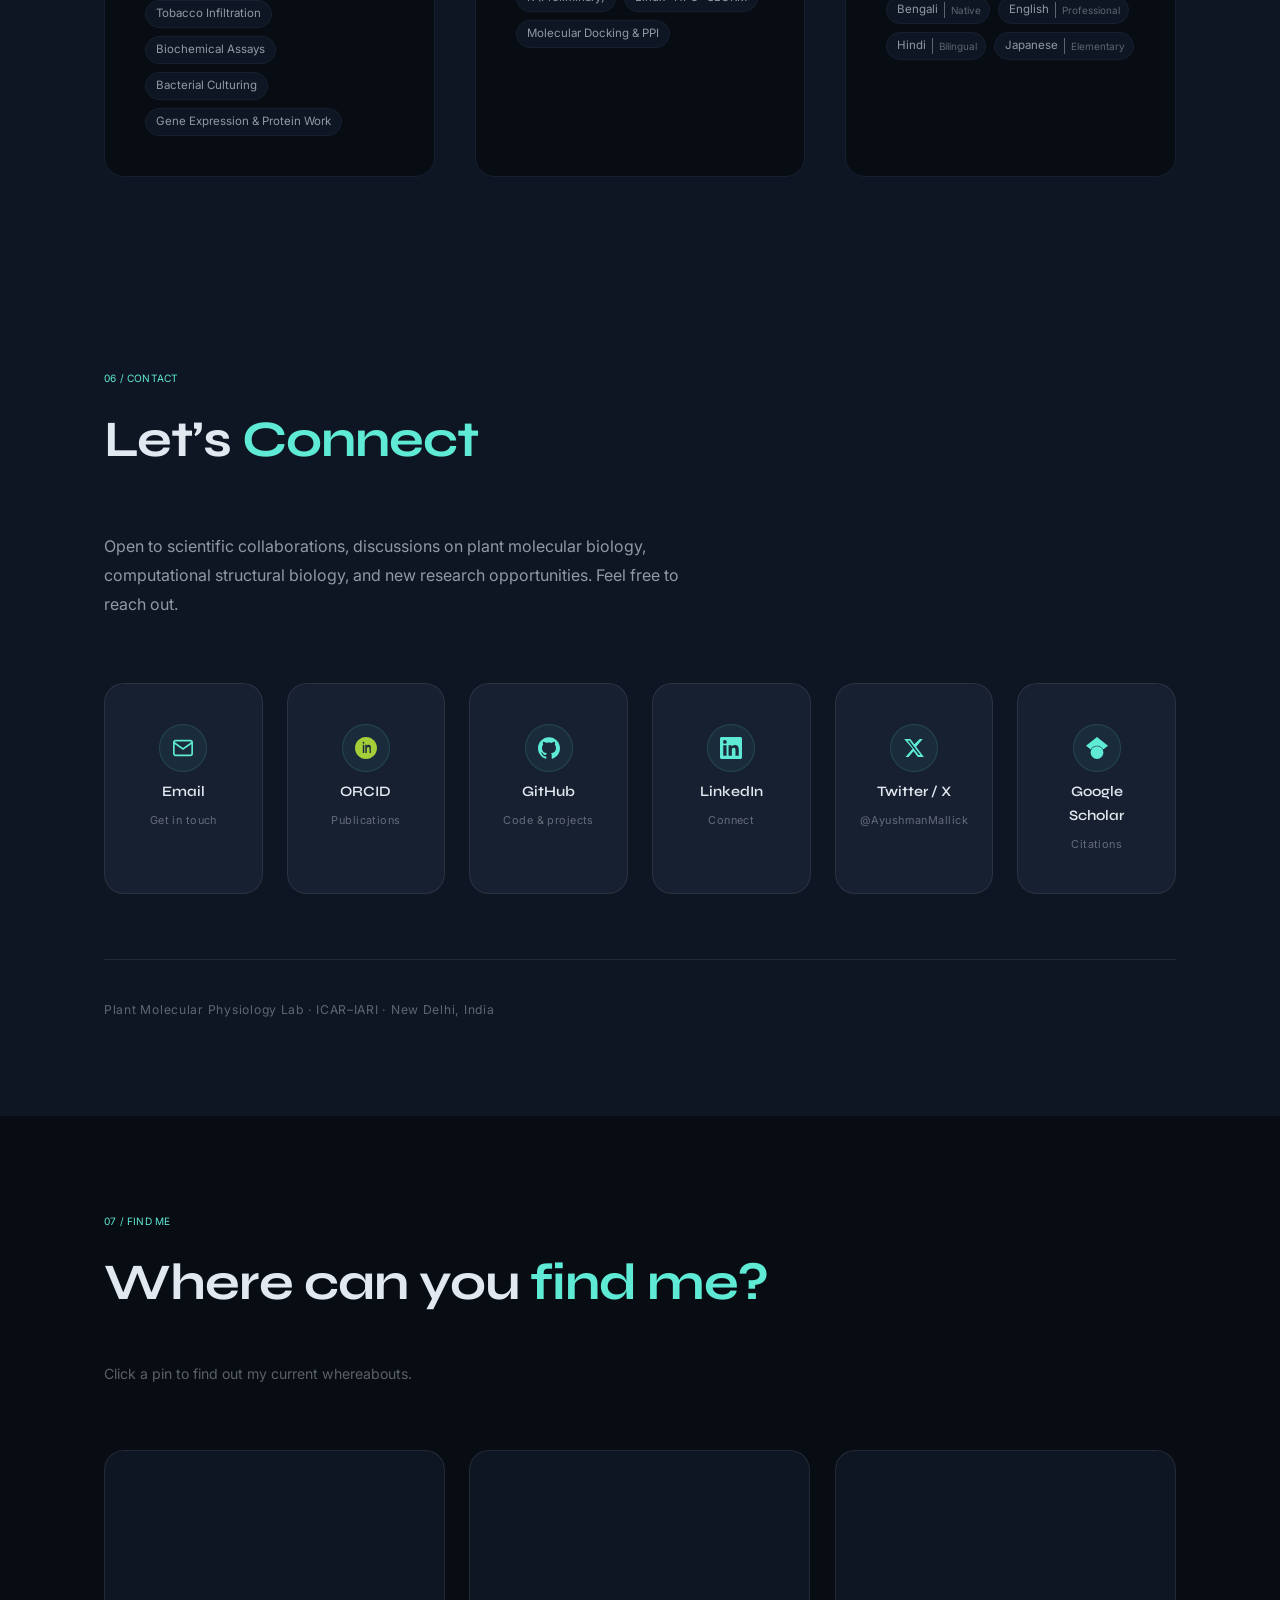
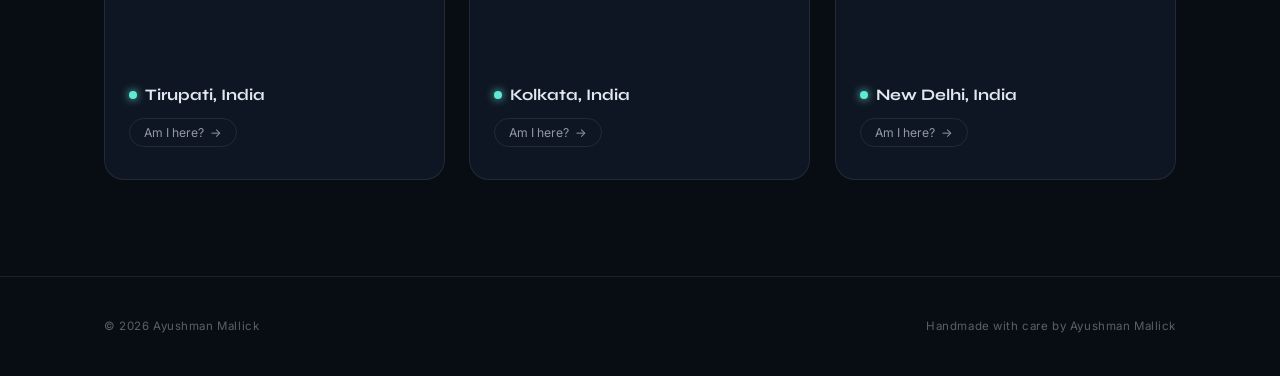
==== commit f875e7b4: "Add Google Scholar profile link to about socials and contact card" ====
--- a/index.html
+++ b/index.html
@@ -169,6 +169,10 @@
               <svg width="13" height="13" viewBox="0 0 24 24" fill="currentColor"><path d="M18.244 2.25h3.308l-7.227 8.26 8.502 11.24H16.17l-4.714-6.231-5.401 6.231H2.744l7.737-8.835L1.254 2.25H8.08l4.253 5.622 5.911-5.622zm-1.161 17.52h1.833L7.084 4.126H5.117z"/></svg>
               Twitter / X
             </a>
+            <a href="https://scholar.google.com/citations?user=Klvif3cAAAAJ&hl=en" class="social-chip" target="_blank" rel="noopener">
+              <svg width="13" height="13" viewBox="0 0 24 24" fill="currentColor"><path d="M5.242 13.769L0 9.5 12 0l12 9.5-5.242 4.269C17.548 11.249 14.978 9.5 12 9.5c-2.977 0-5.548 1.748-6.758 4.269zM12 10a7 7 0 100 14 7 7 0 000-14z"/></svg>
+              Scholar
+            </a>
           </div>
         </div>
 
@@ -1036,7 +1040,7 @@
           <span class="c-card-sub mono">@AyushmanMallick</span>
         </a>
 
-        <a href="#" class="c-card" id="scholarCard" target="_blank" rel="noopener">
+        <a href="https://scholar.google.com/citations?user=Klvif3cAAAAJ&hl=en" class="c-card" id="scholarCard" target="_blank" rel="noopener">
           <div class="c-card-icon">
             <svg width="22" height="22" viewBox="0 0 24 24" fill="currentColor"><path d="M5.242 13.769L0 9.5 12 0l12 9.5-5.242 4.269C17.548 11.249 14.978 9.5 12 9.5c-2.977 0-5.548 1.748-6.758 4.269zM12 10a7 7 0 100 14 7 7 0 000-14z"/></svg>
           </div>
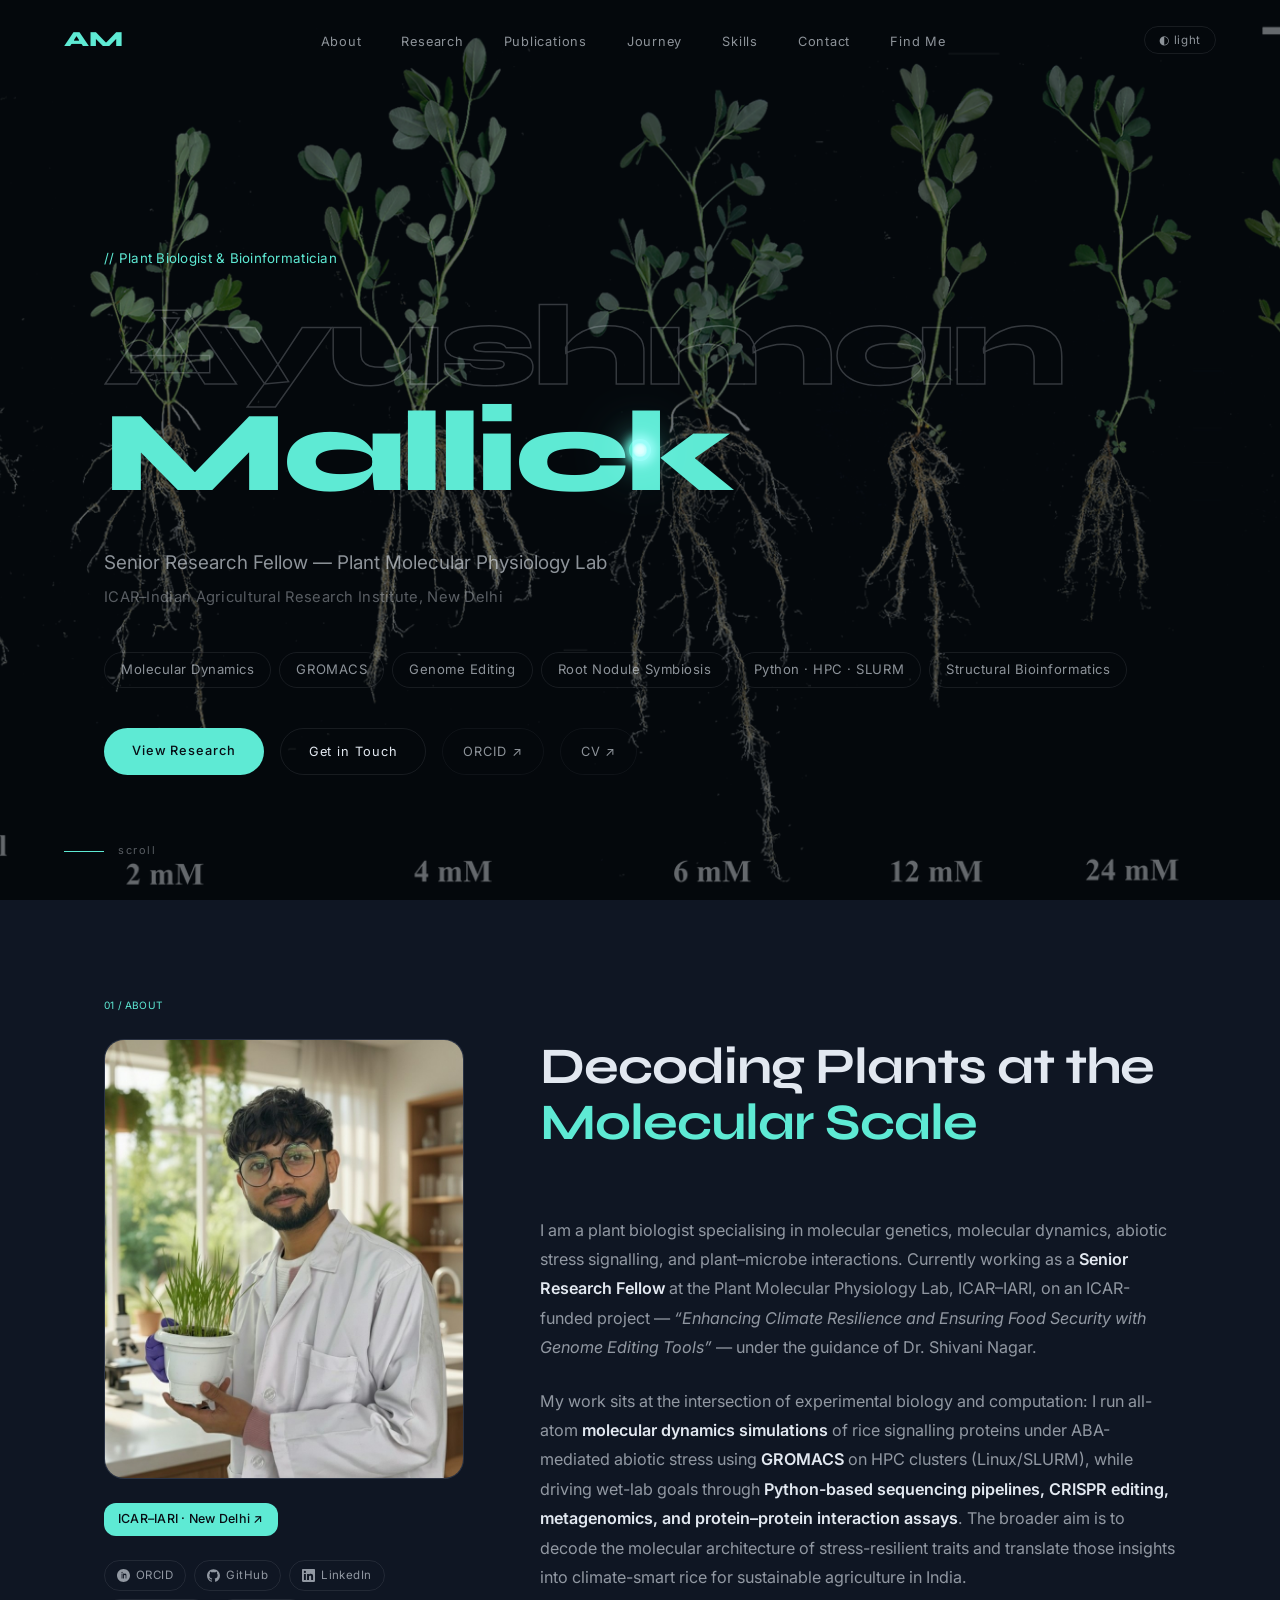
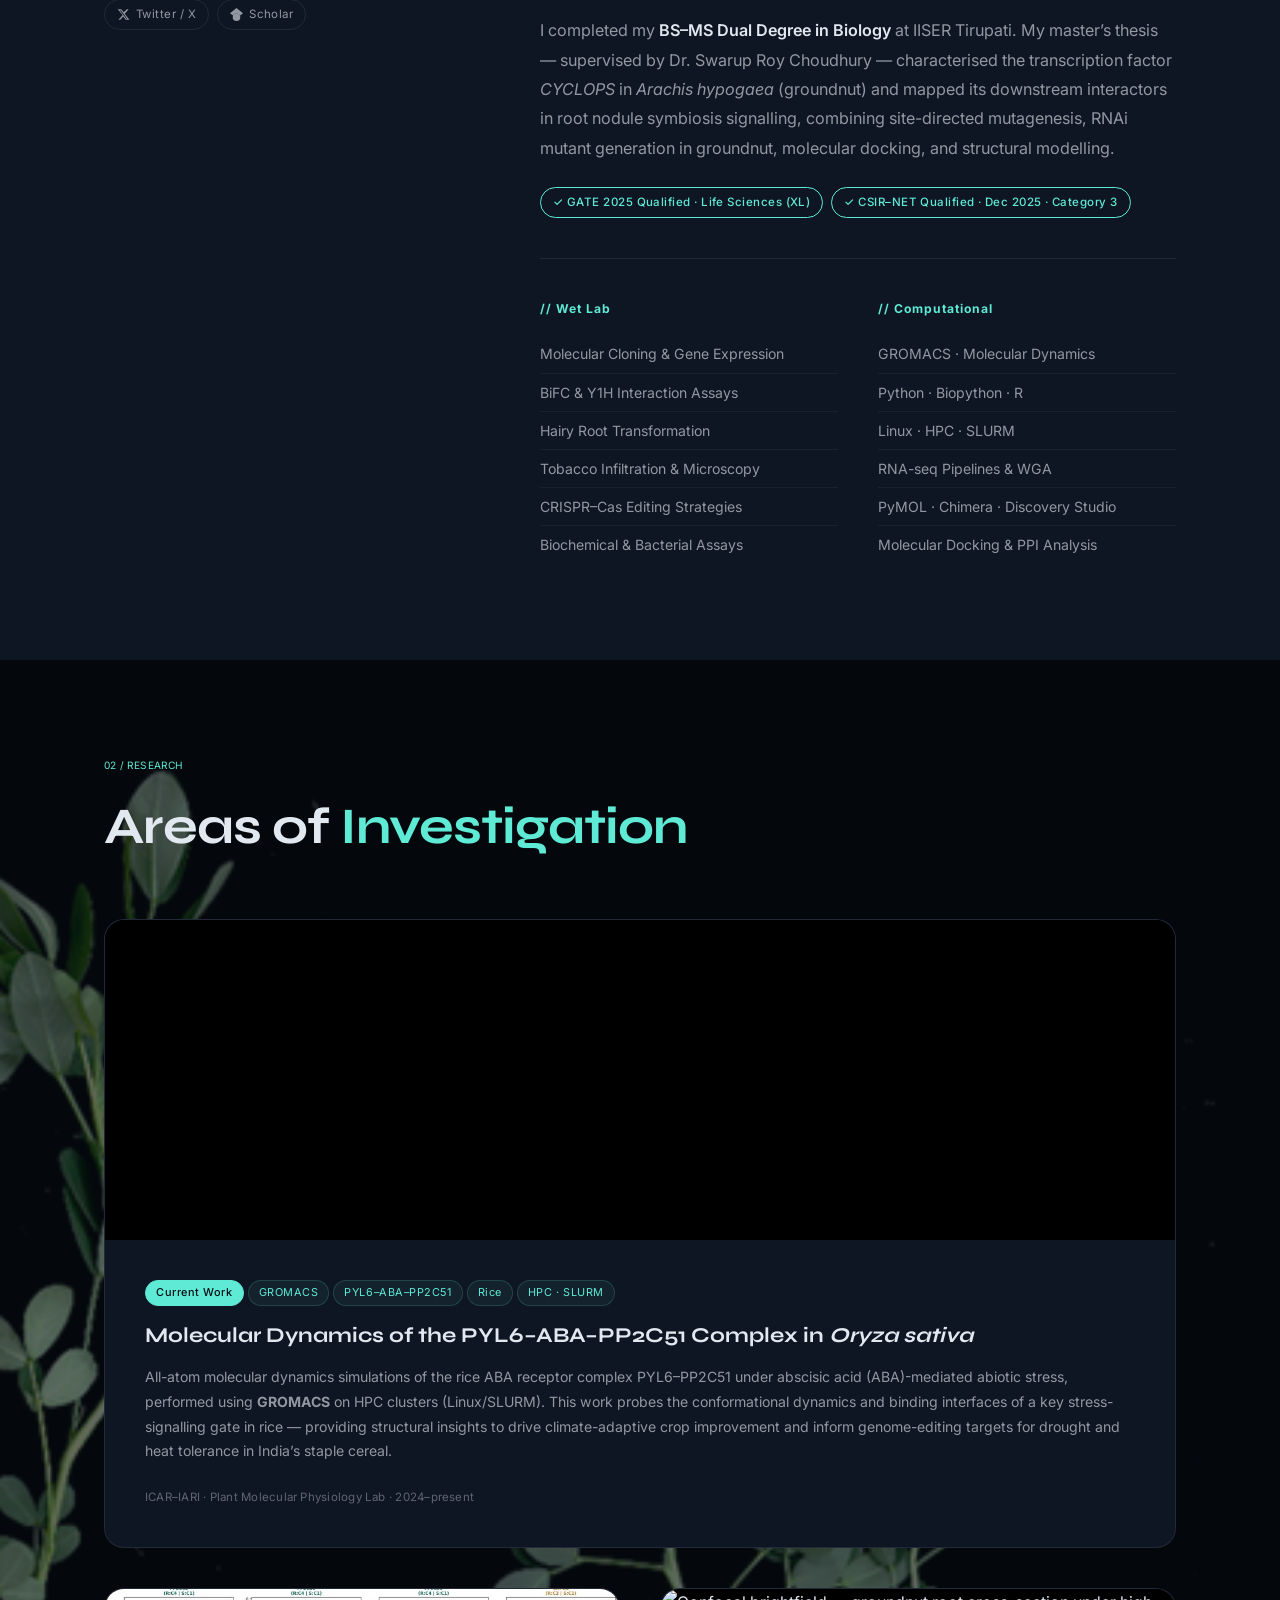
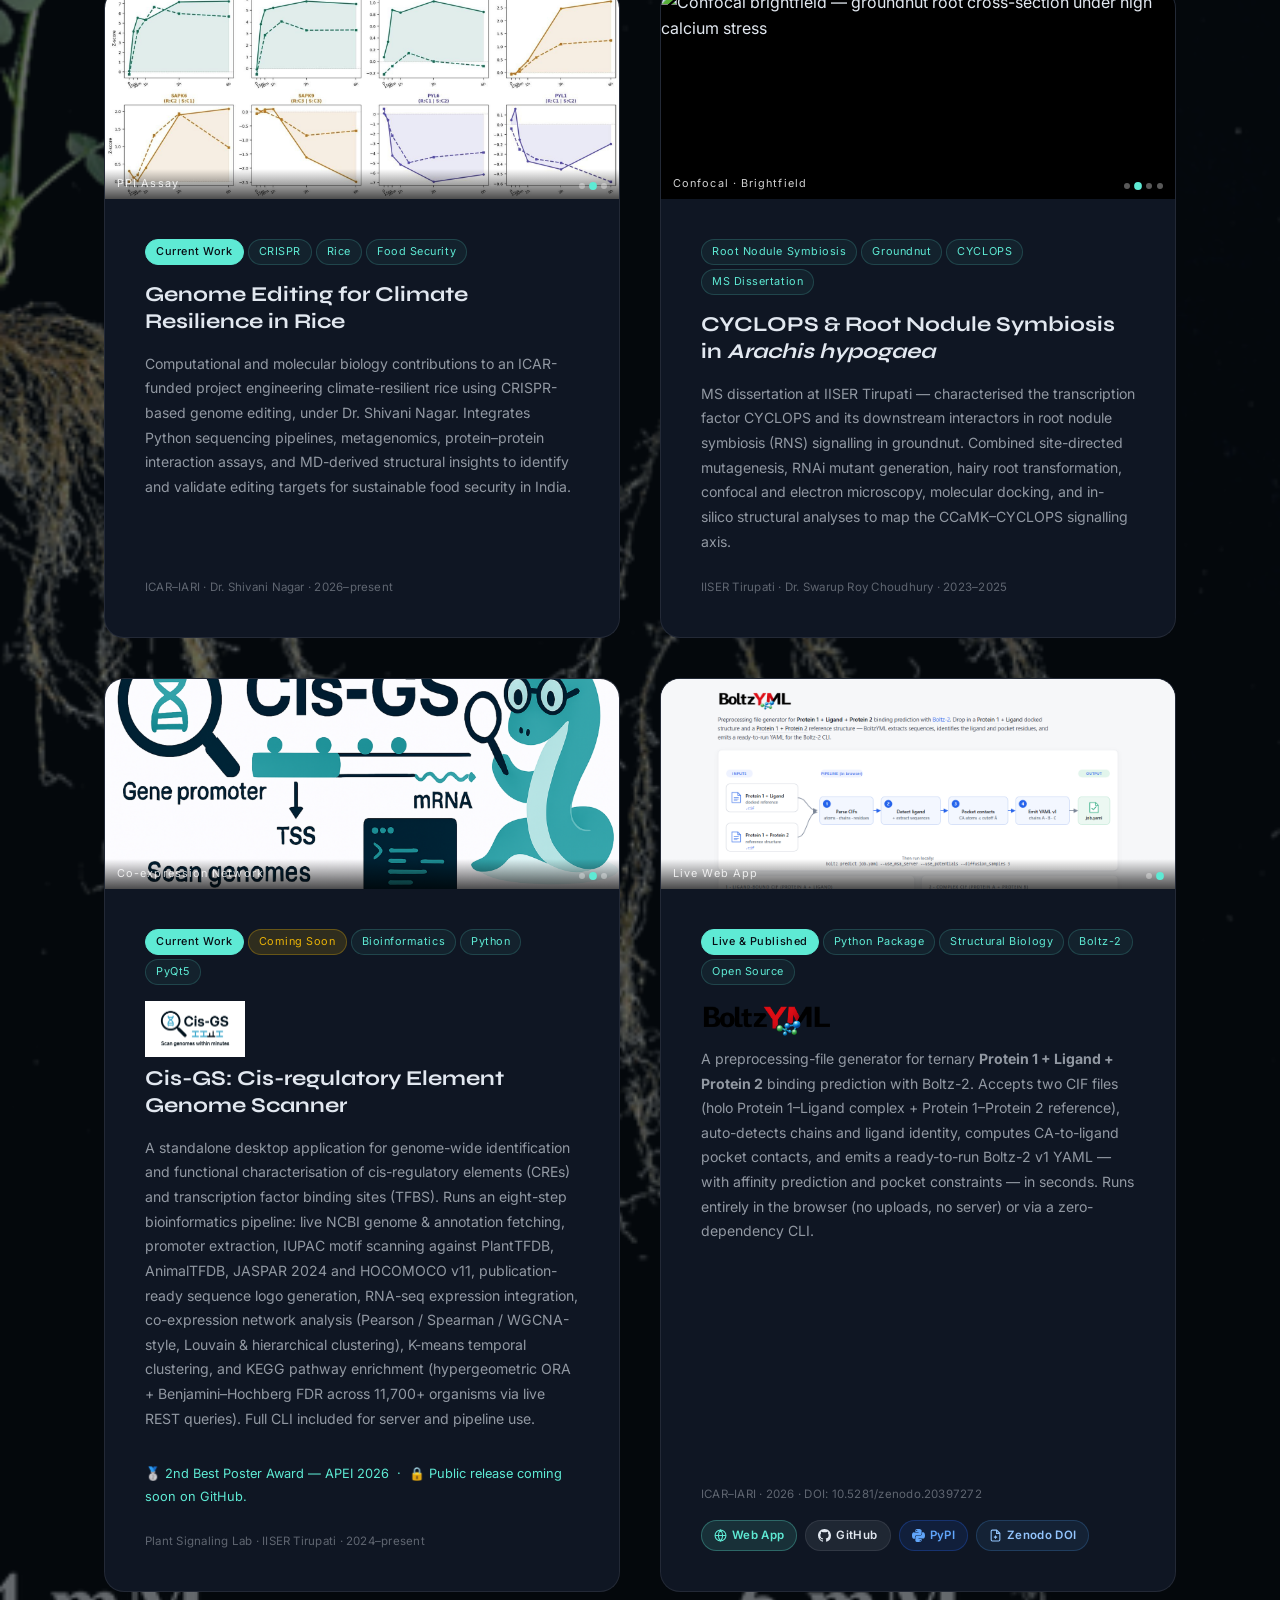
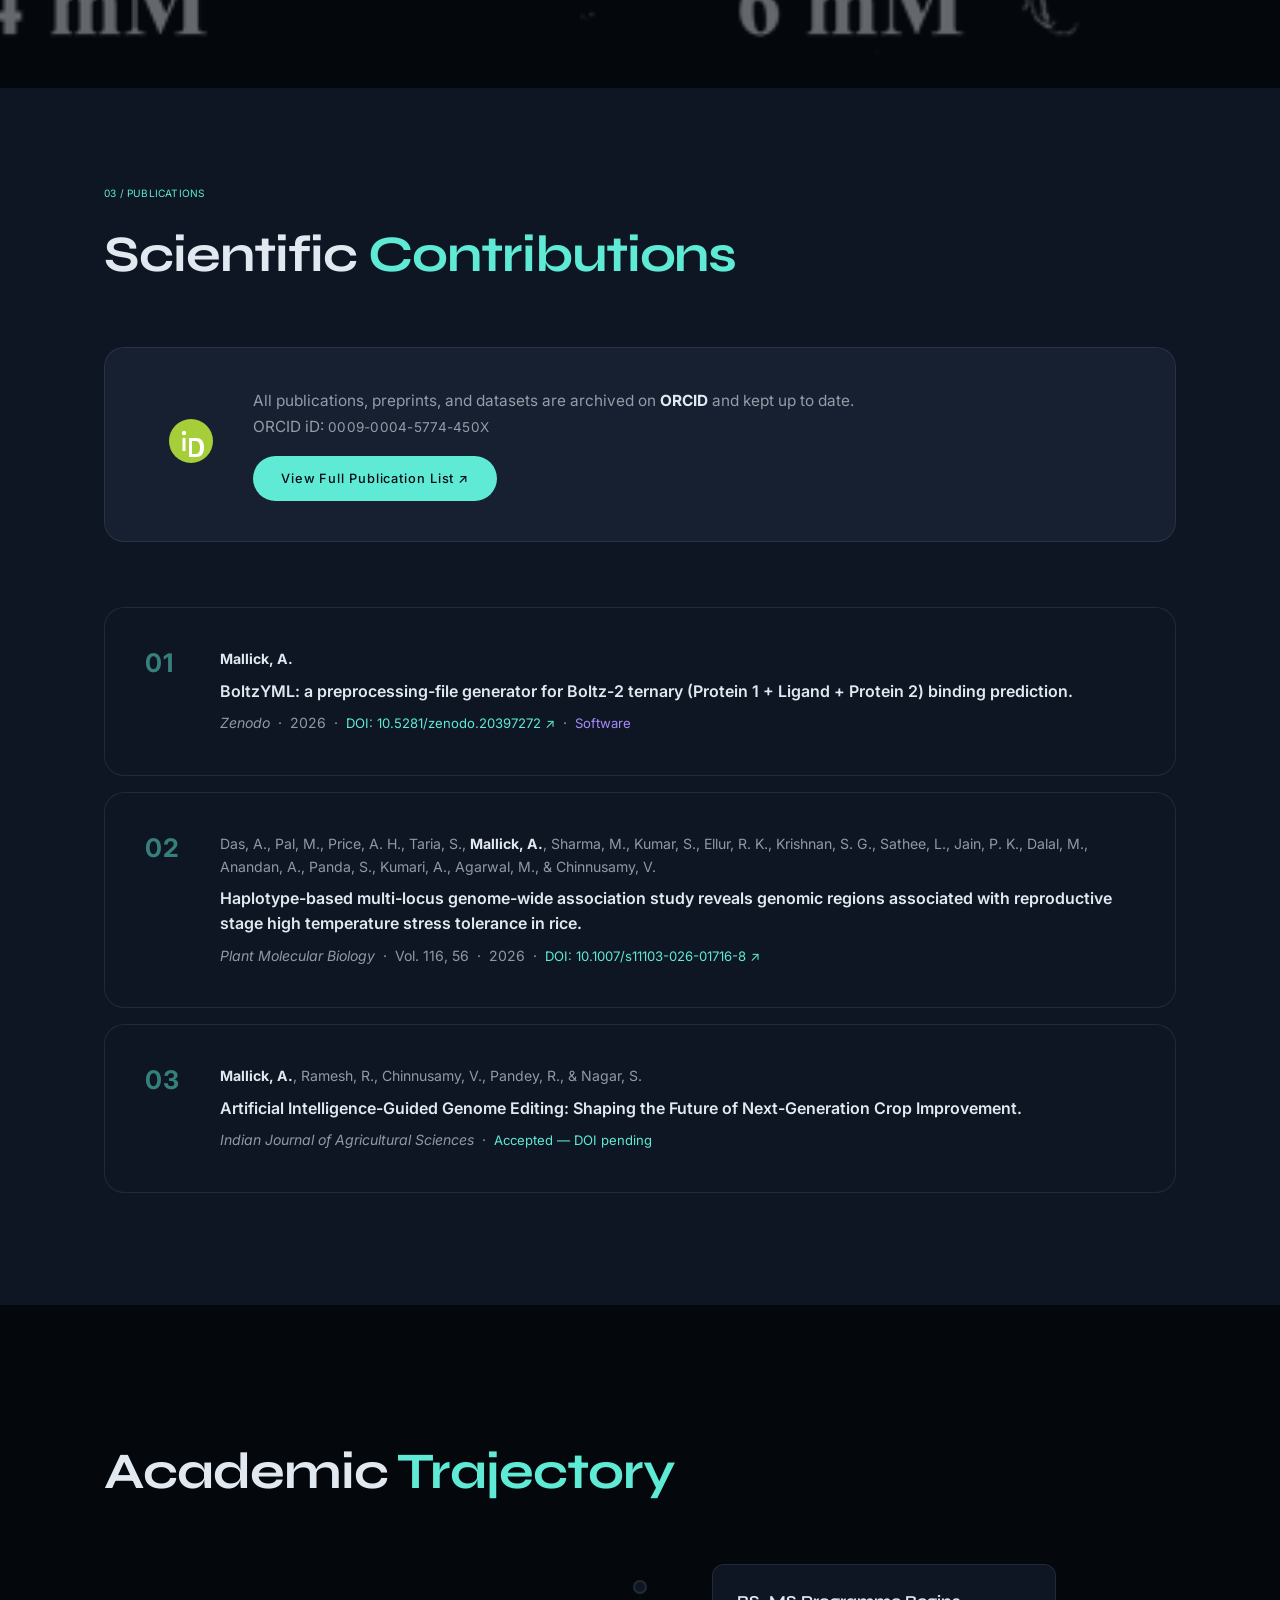
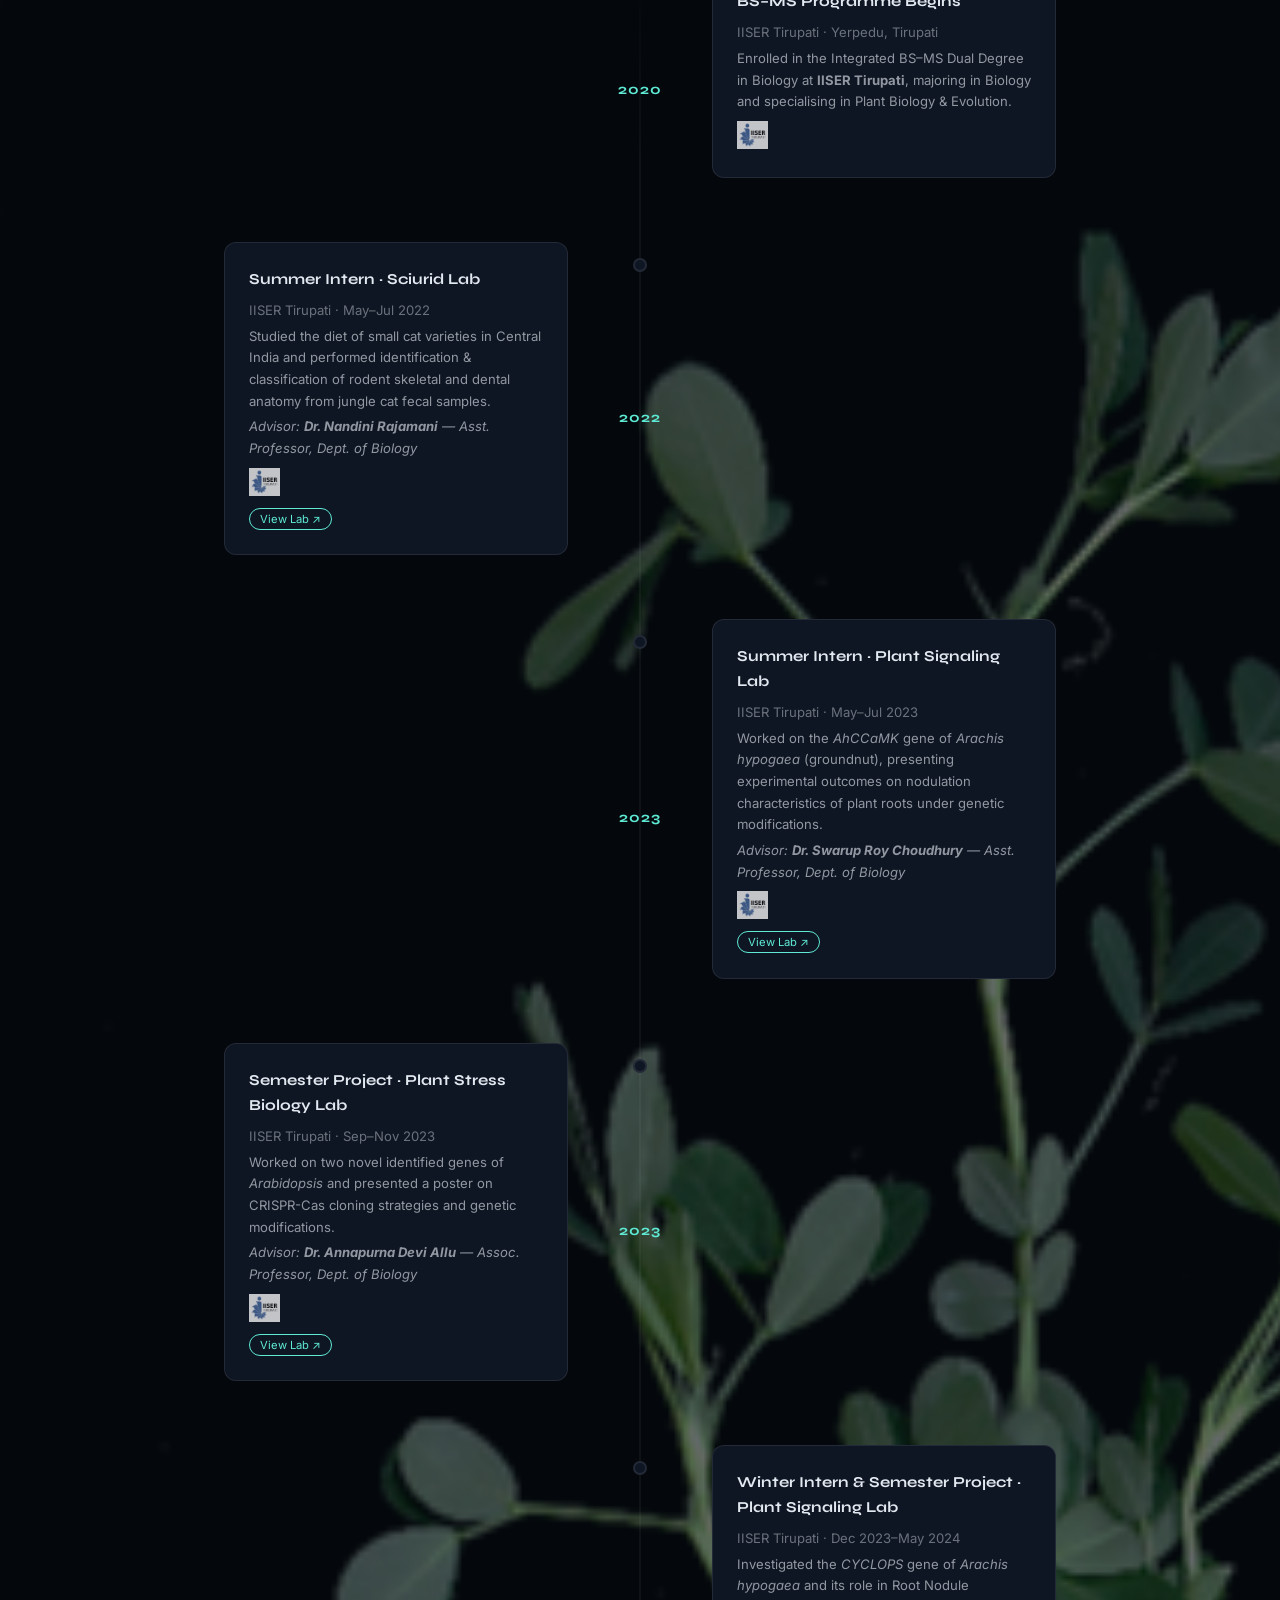
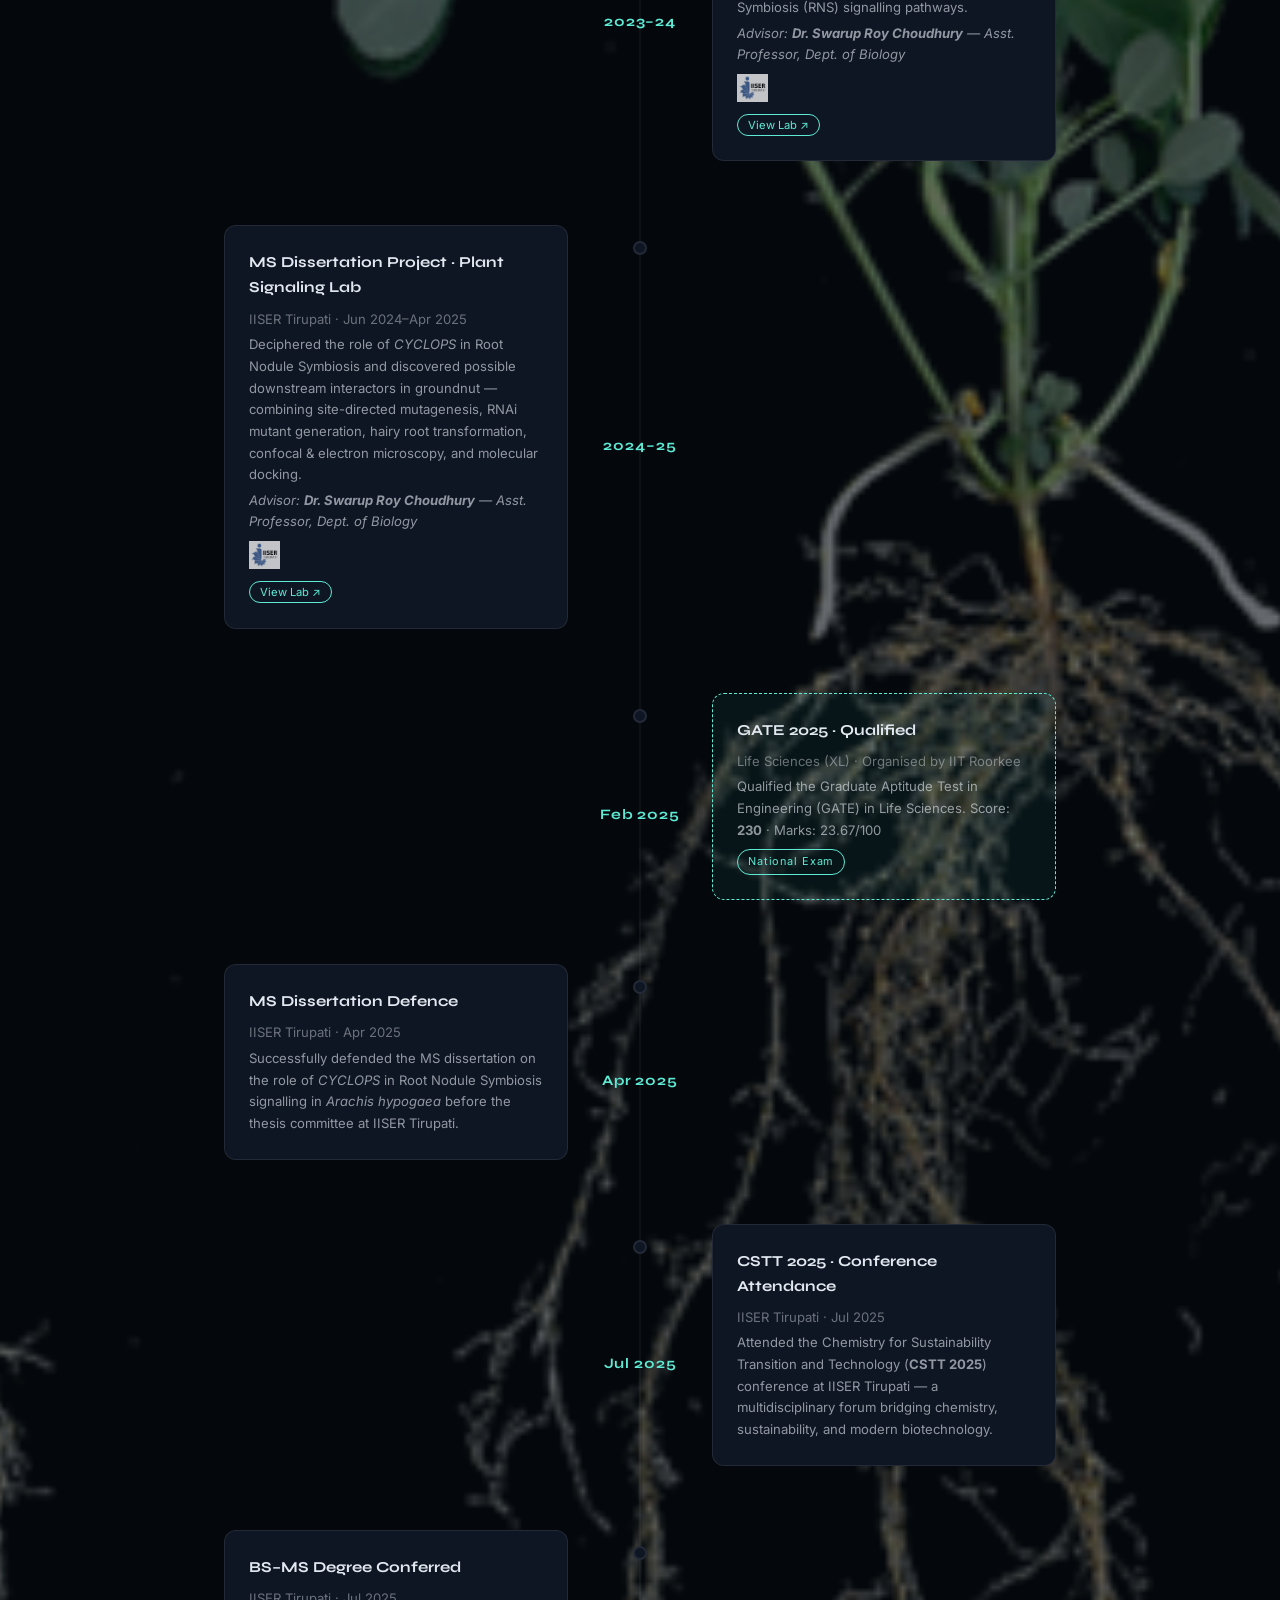
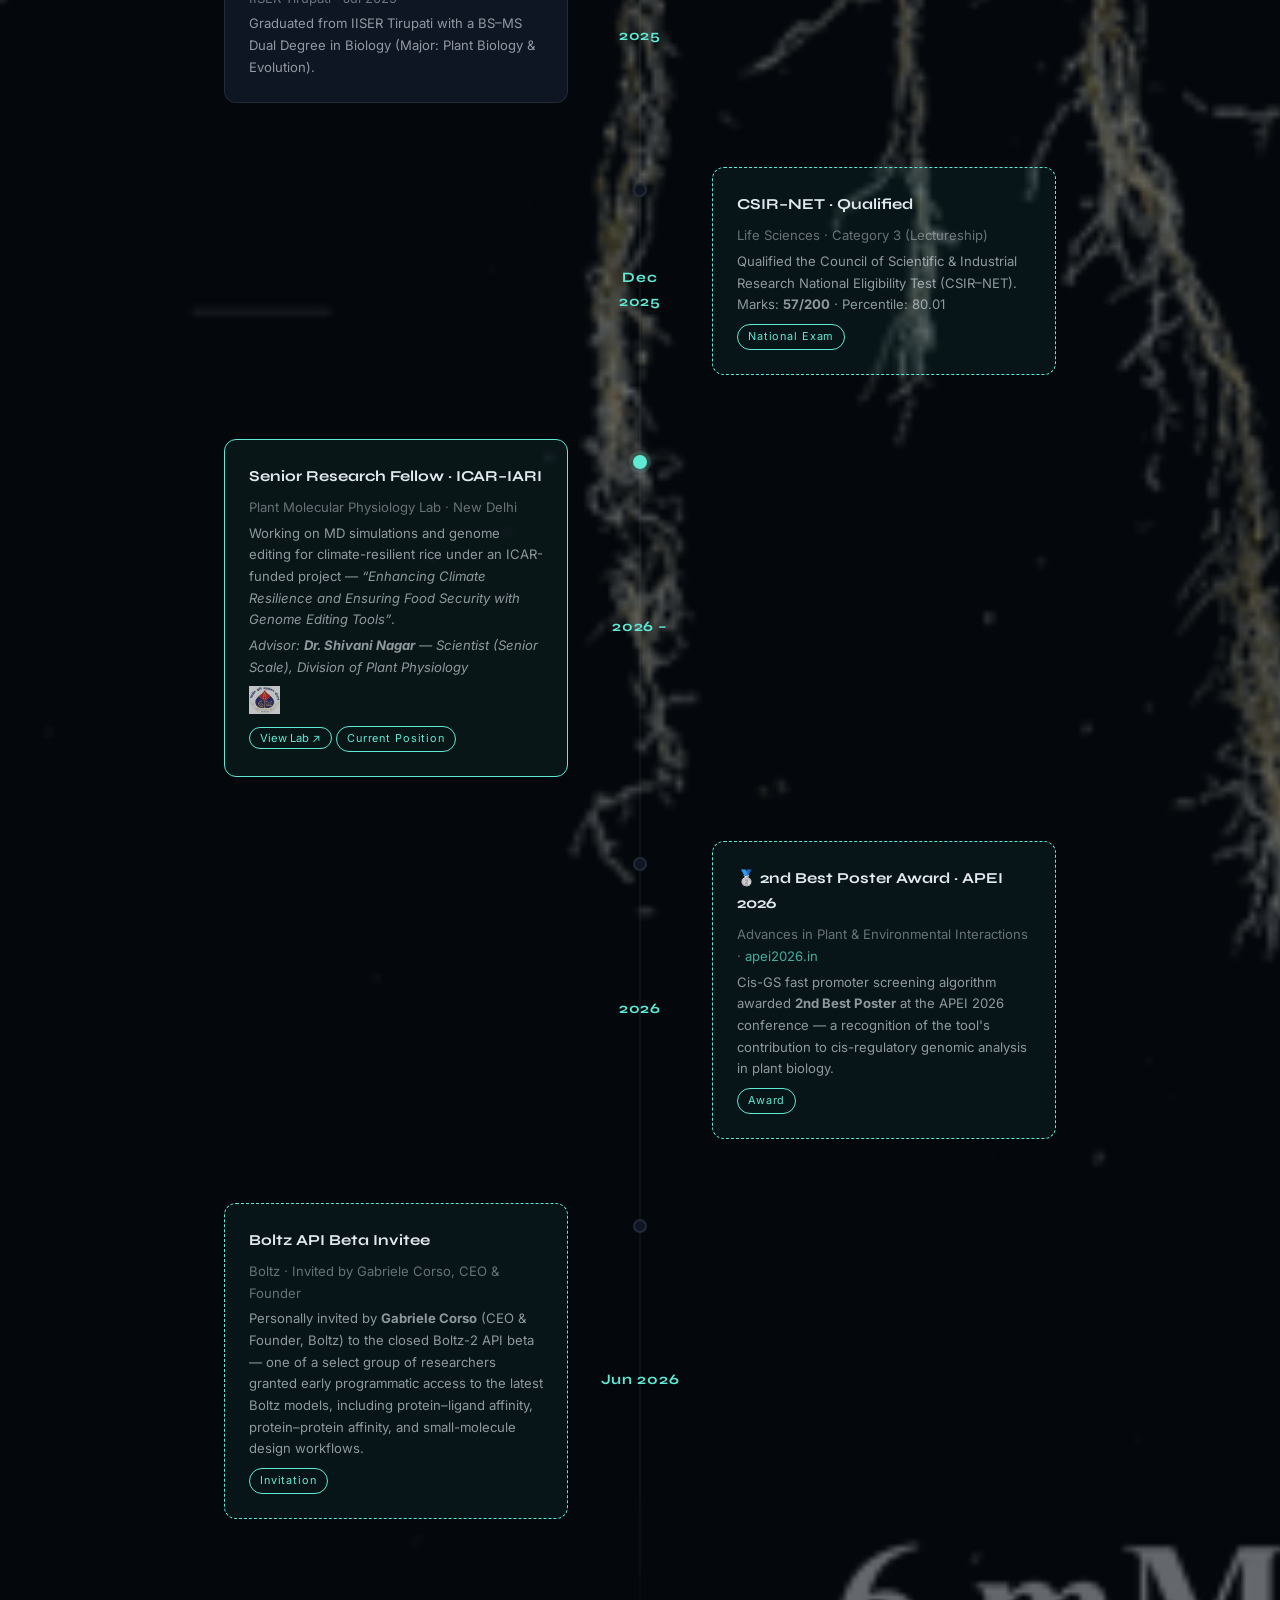
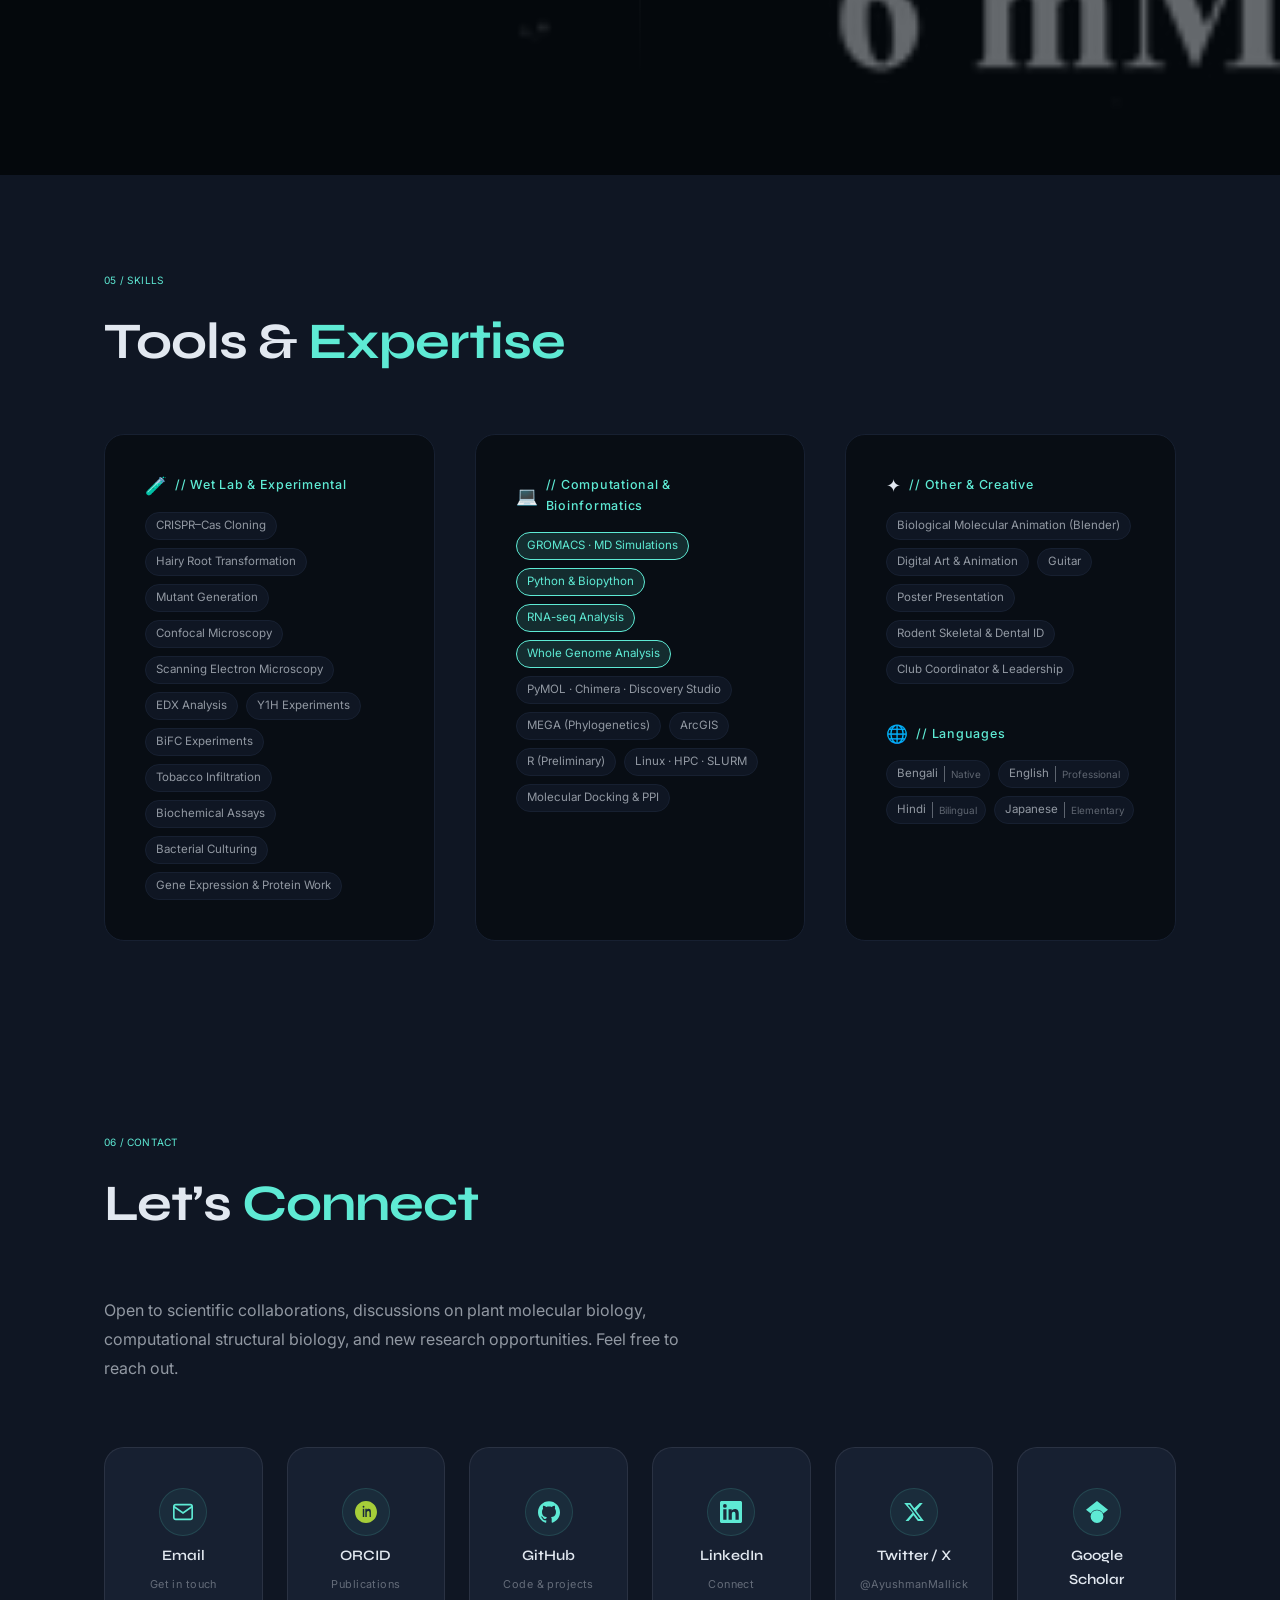
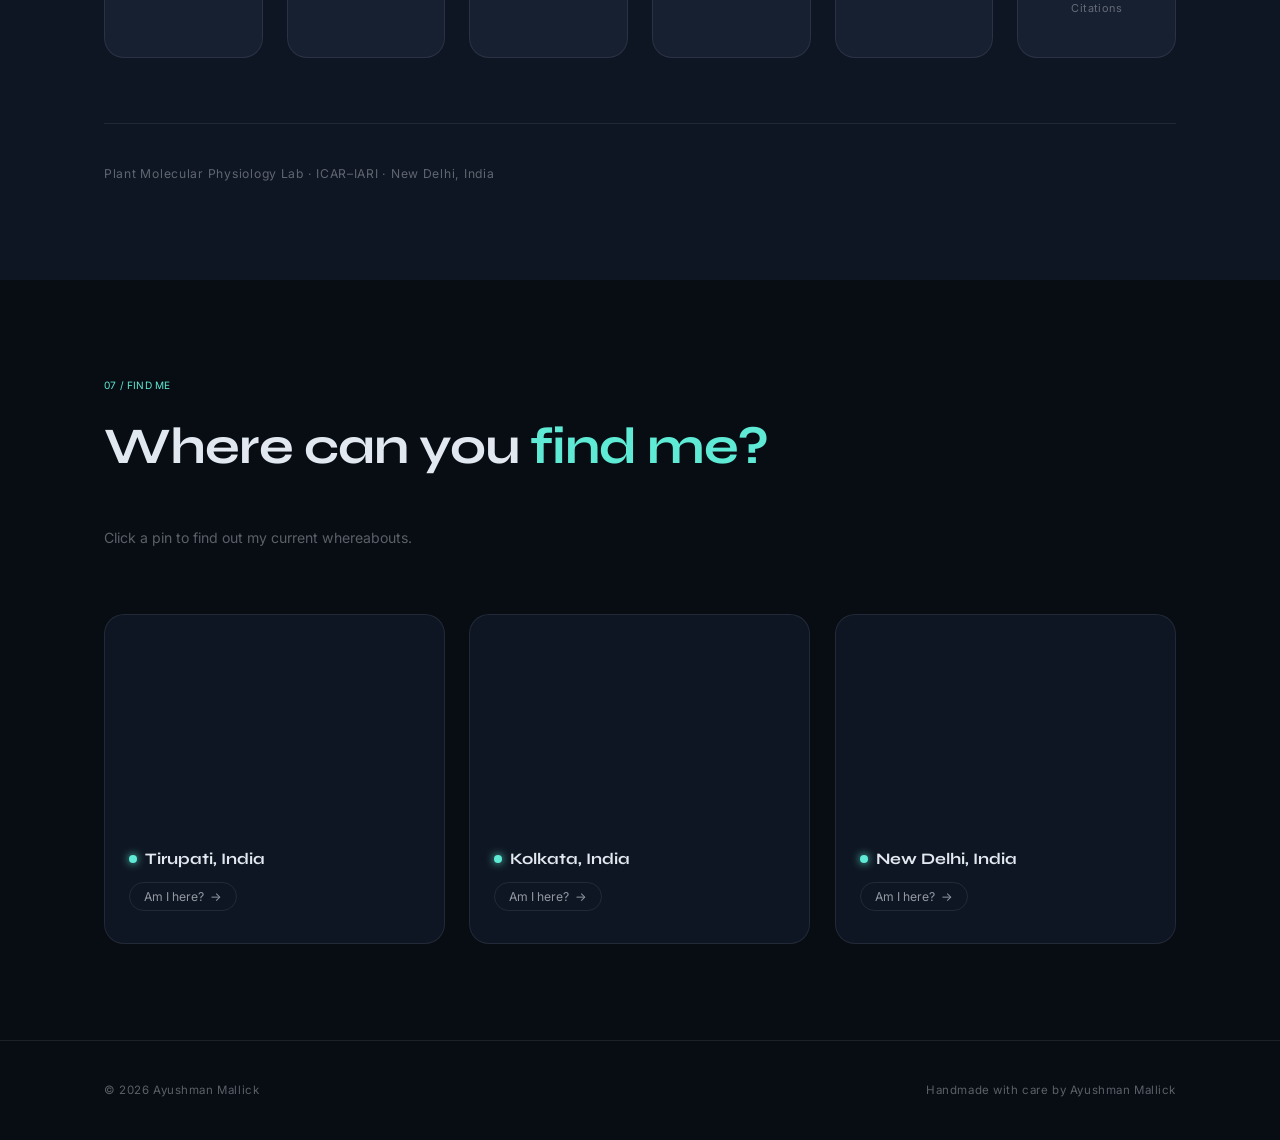
==== commit b8431f99: "Add APEI 2026 poster award and Boltz API beta invitation to timeline and CV" ====
--- a/index.html
+++ b/index.html
@@ -444,7 +444,7 @@
               Full CLI included for server and pipeline use.
             </p>
             <p class="r-desc" style="margin-top:.5rem; font-size:.8rem; color:var(--accent)">
-              &#x1F512; Final stage of production &mdash; public release coming soon on GitHub.
+              &#x1F948; 2nd Best Poster Award &mdash; APEI 2026 &nbsp;&middot;&nbsp; &#x1F512; Public release coming soon on GitHub.
             </p>
             <p class="r-meta mono">Plant Signaling Lab &middot; IISER Tirupati &middot; 2024&ndash;present</p>
           </div>
@@ -898,6 +898,35 @@
           </div>
         </div>
 
+        <!-- 2026 · APEI 2026 Poster Award -->
+        <div class="tl-item">
+          <div class="tl-dot"></div>
+          <span class="tl-year mono">2026</span>
+          <div class="tl-card tl-card--achievement">
+            <h3>&#x1F948; 2nd Best Poster Award &middot; APEI 2026</h3>
+            <p class="tl-inst">Advances in Plant &amp; Environmental Interactions &middot; <a href="https://apei2026.in/" target="_blank" rel="noopener" style="color:var(--accent)">apei2026.in</a></p>
+            <p>Cis-GS fast promoter screening algorithm awarded <strong>2nd Best Poster</strong>
+            at the APEI 2026 conference — a recognition of the tool's contribution to
+            cis-regulatory genomic analysis in plant biology.</p>
+            <span class="tl-badge mono">Award</span>
+          </div>
+        </div>
+
+        <!-- 2026 Jun · Boltz API Beta -->
+        <div class="tl-item">
+          <div class="tl-dot"></div>
+          <span class="tl-year mono">Jun 2026</span>
+          <div class="tl-card tl-card--achievement">
+            <h3>Boltz API Beta Invitee</h3>
+            <p class="tl-inst">Boltz &middot; Invited by Gabriele Corso, CEO &amp; Founder</p>
+            <p>Personally invited by <strong>Gabriele Corso</strong> (CEO &amp; Founder, Boltz) to
+            the closed Boltz-2 API beta — one of a select group of researchers granted early
+            programmatic access to the latest Boltz models, including protein–ligand affinity,
+            protein–protein affinity, and small-molecule design workflows.</p>
+            <span class="tl-badge mono">Invitation</span>
+          </div>
+        </div>
+
     </div>
   </section>
 
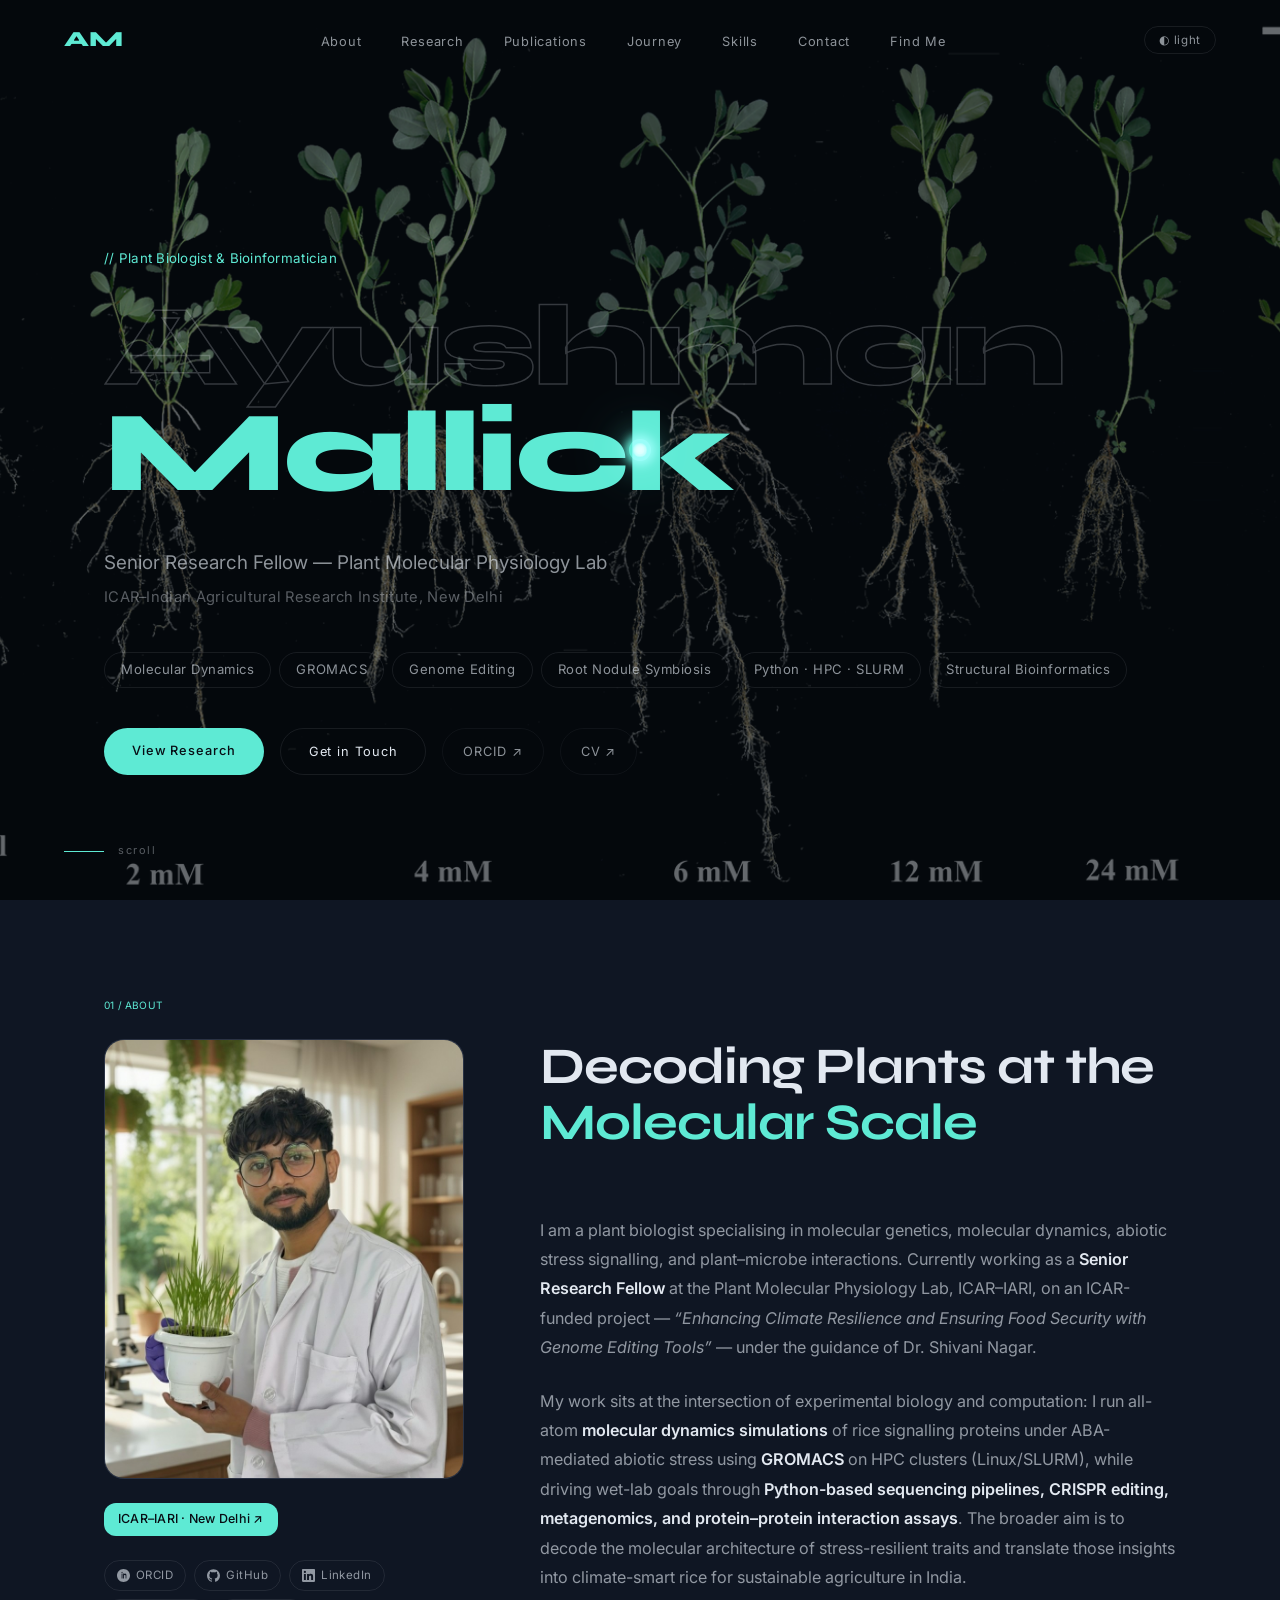
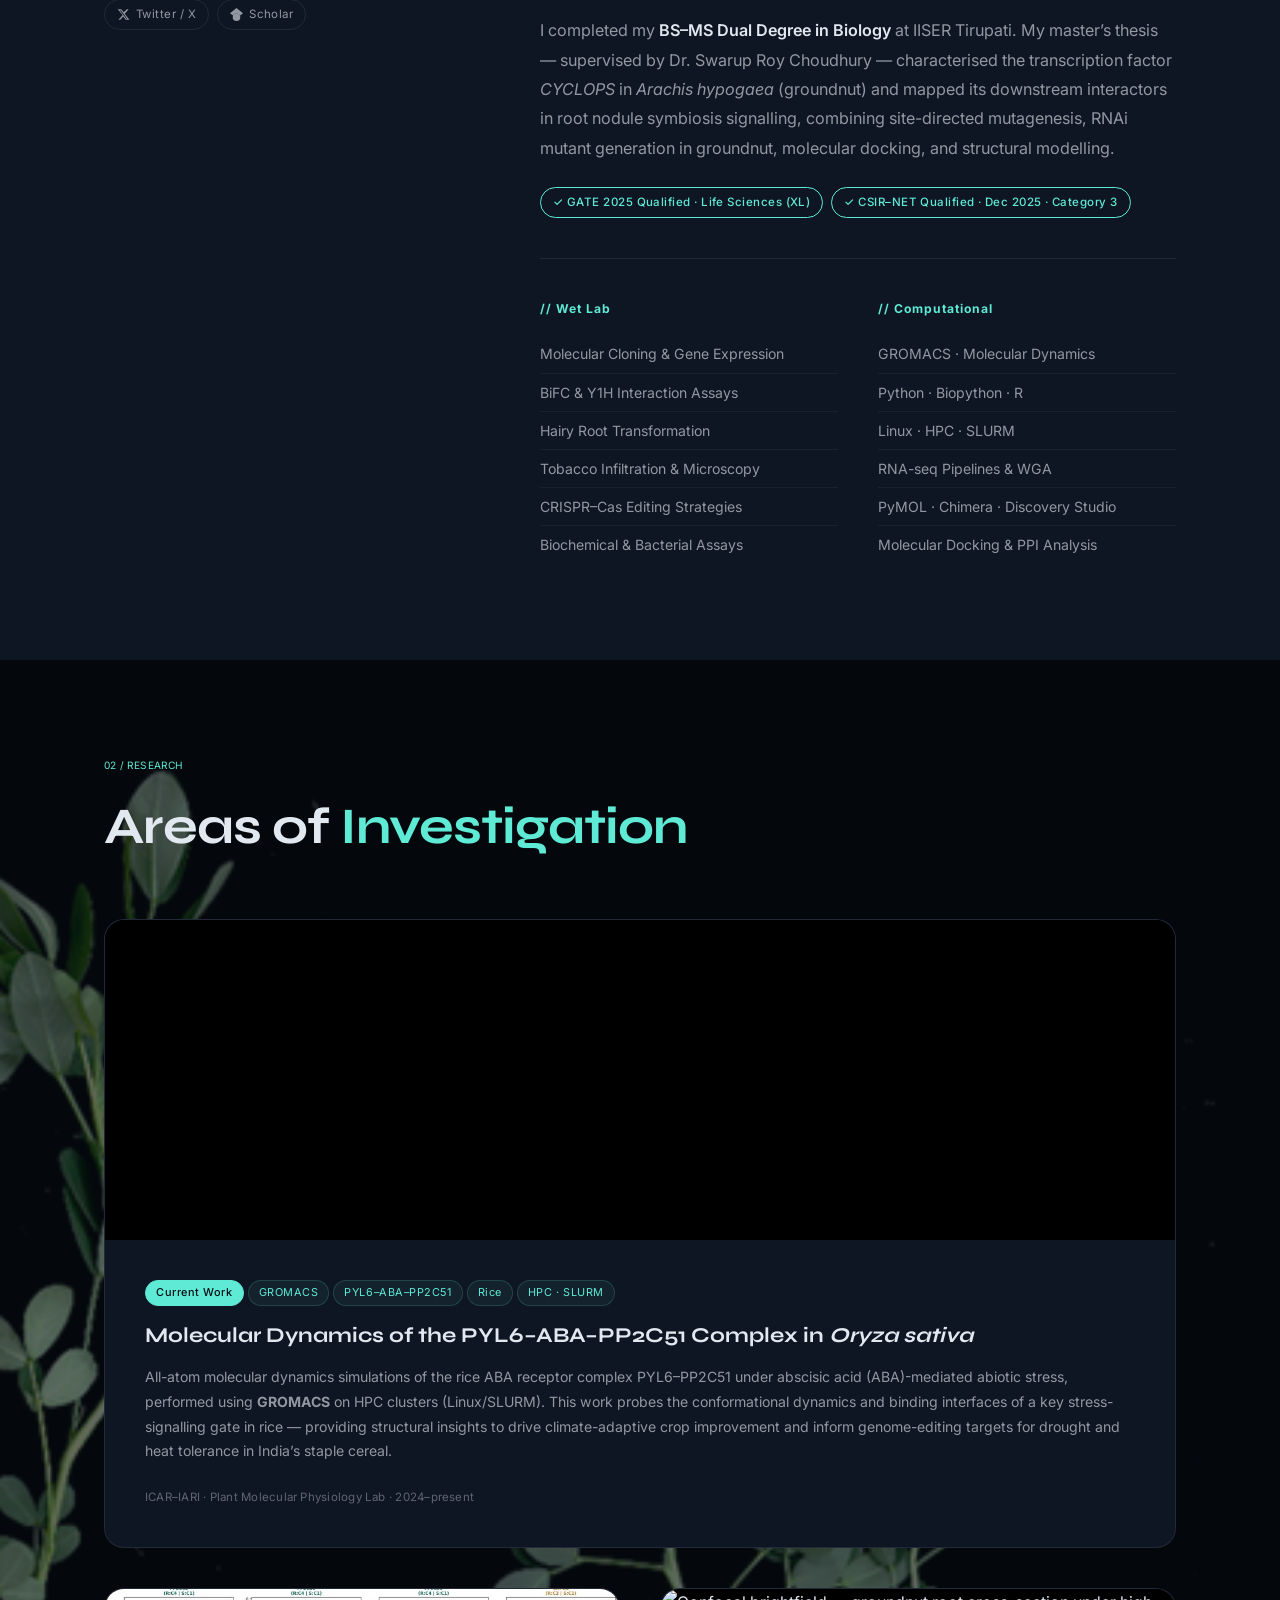
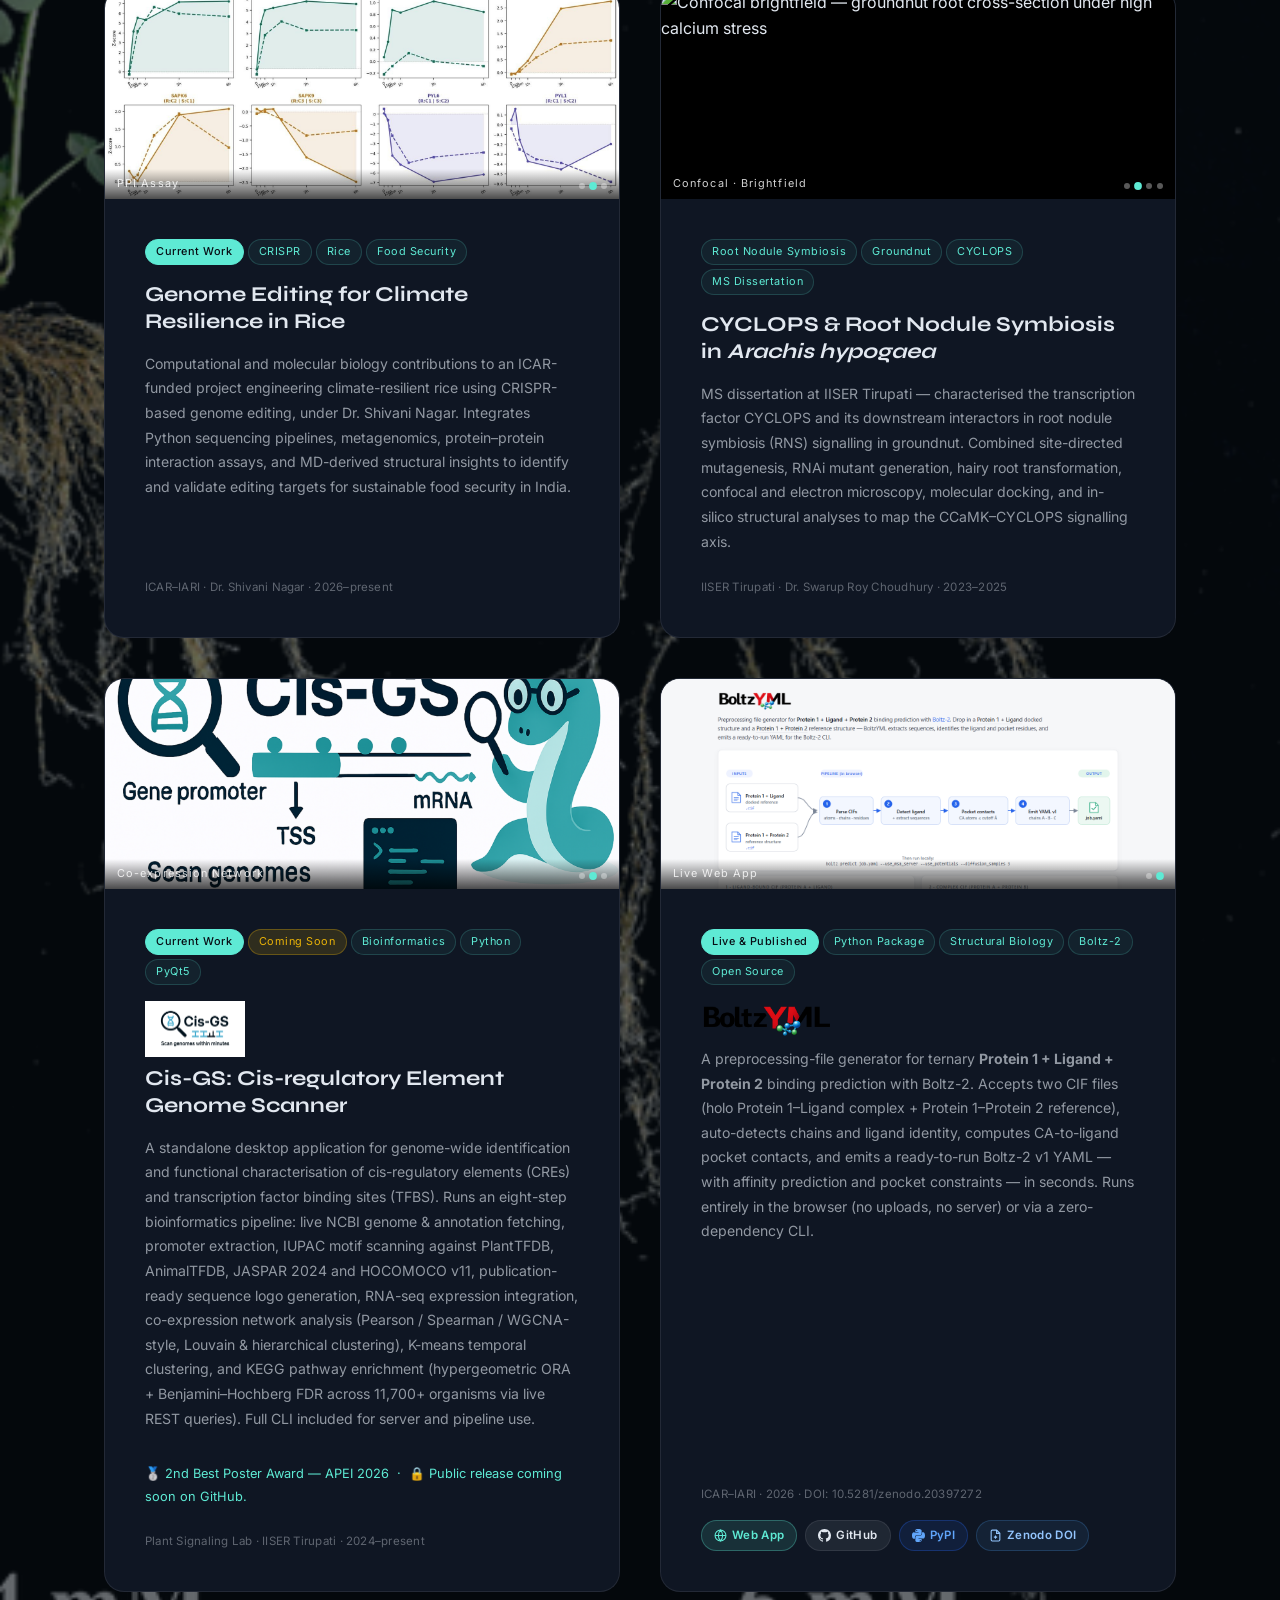
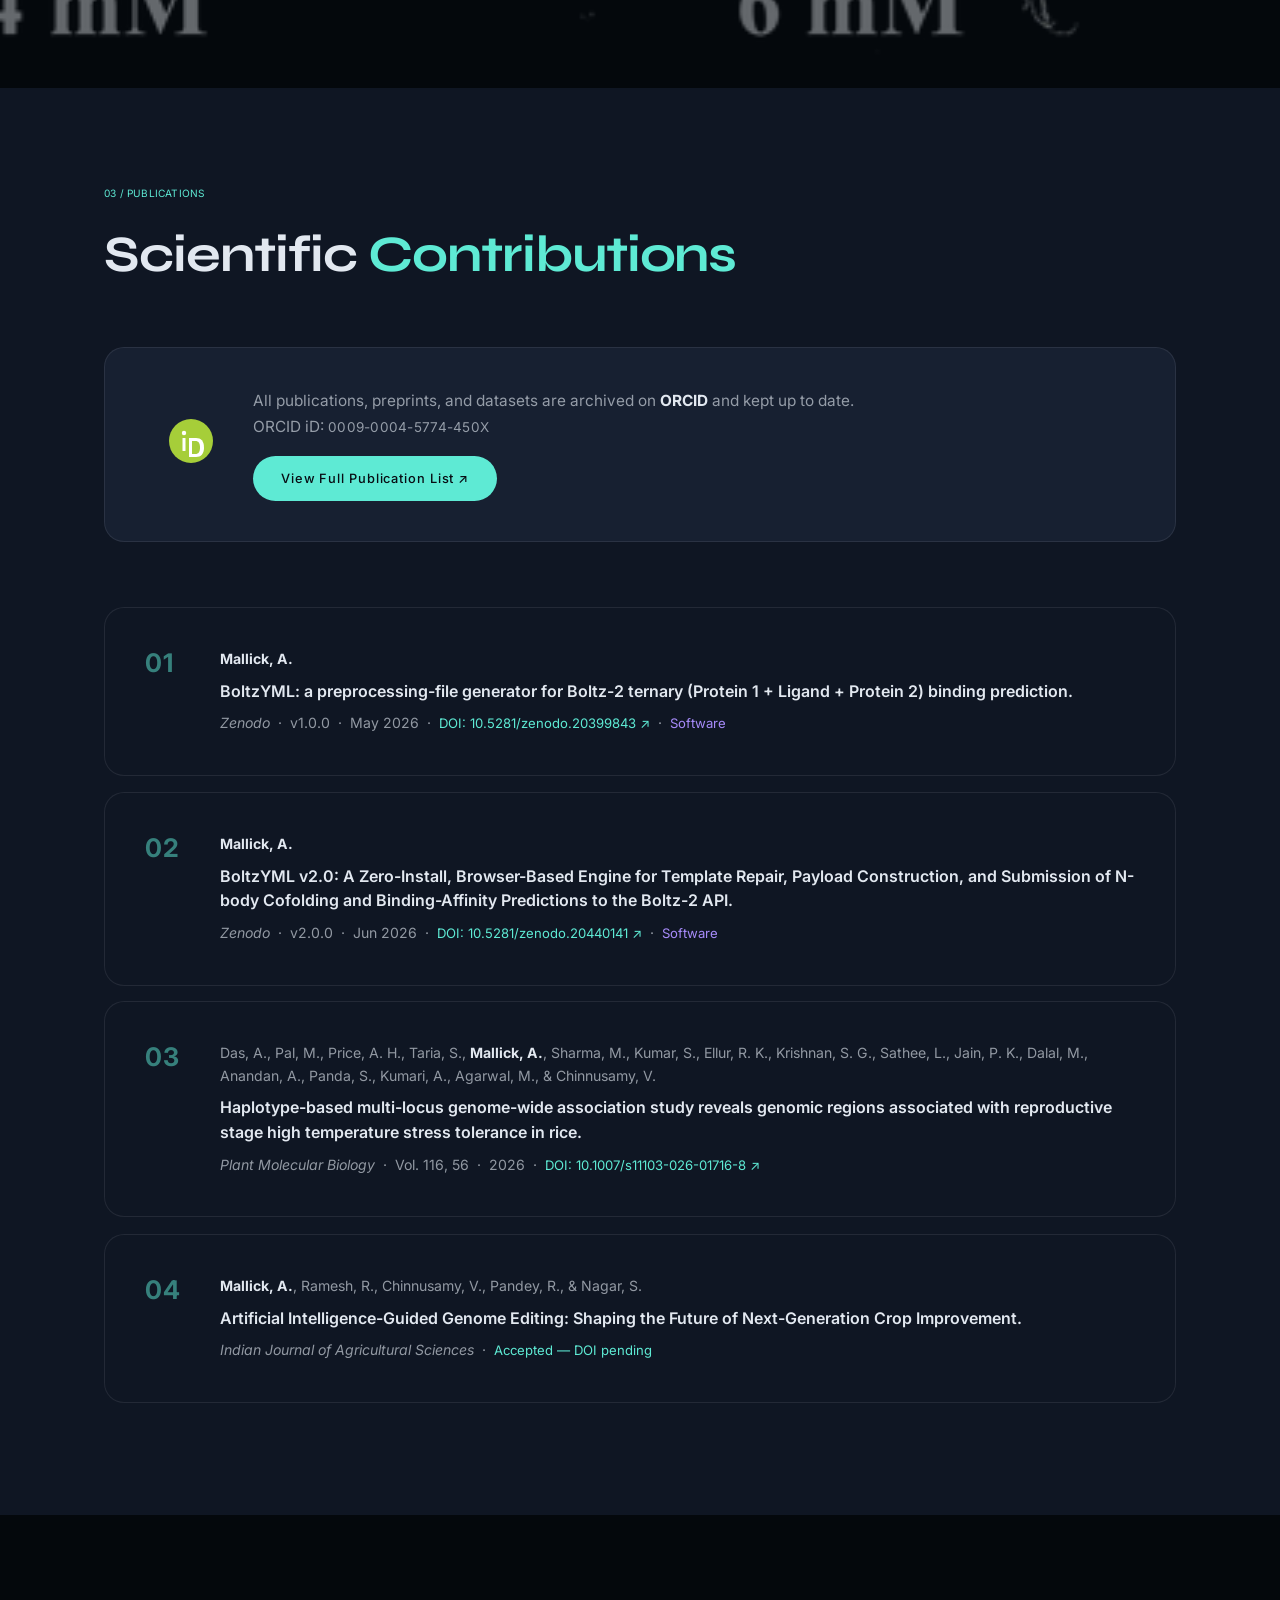
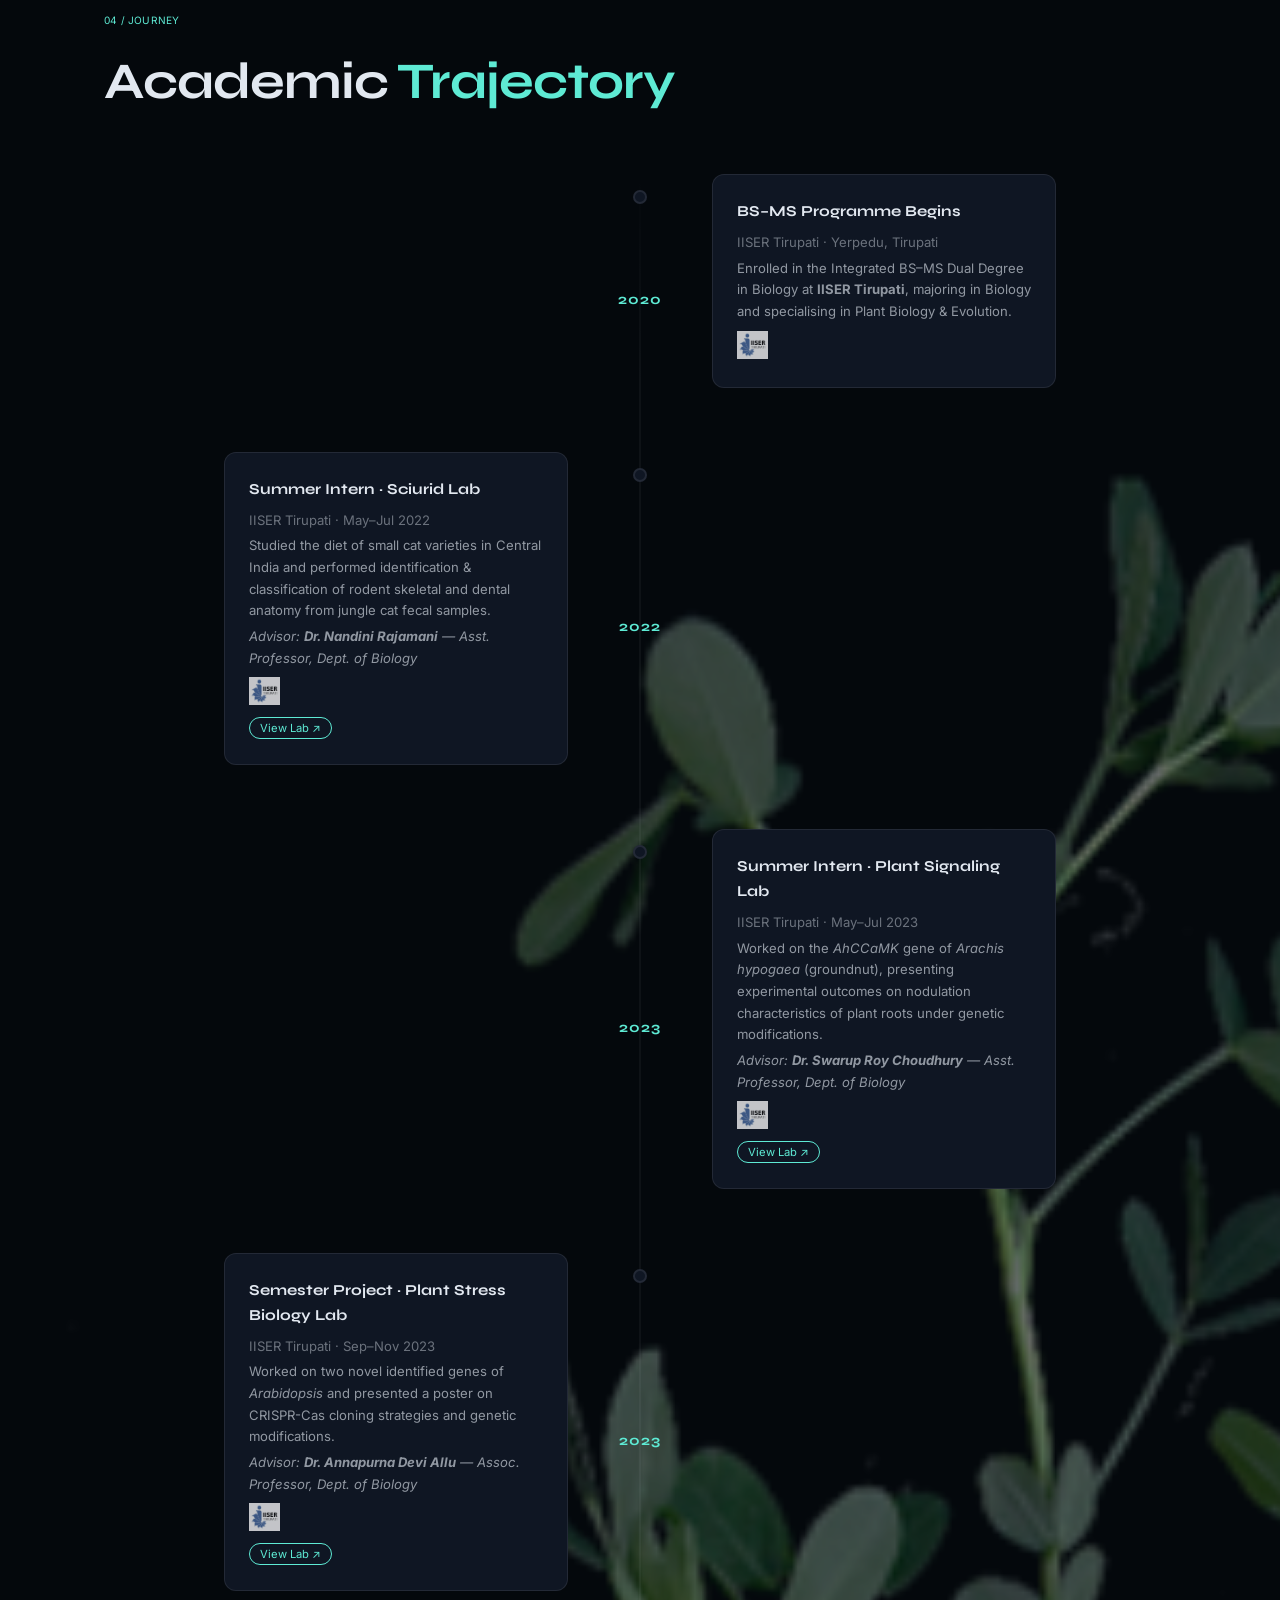
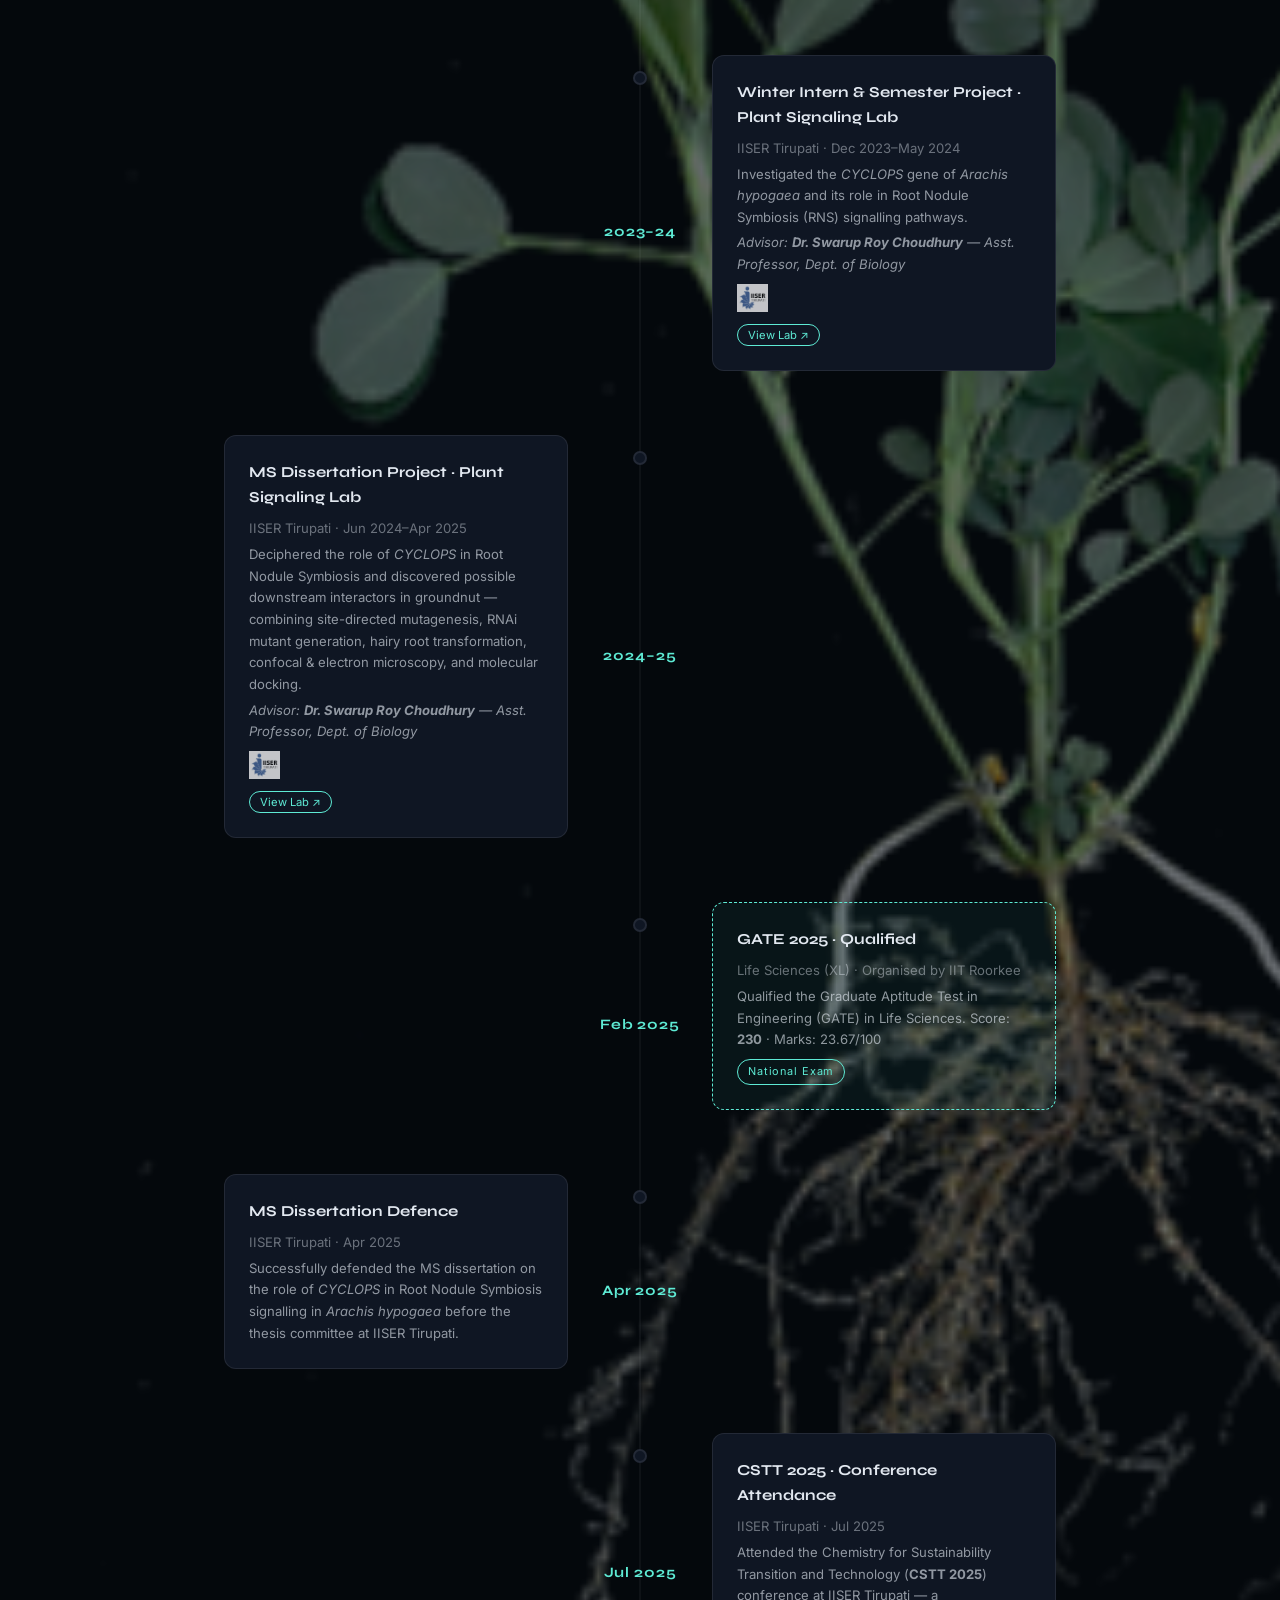
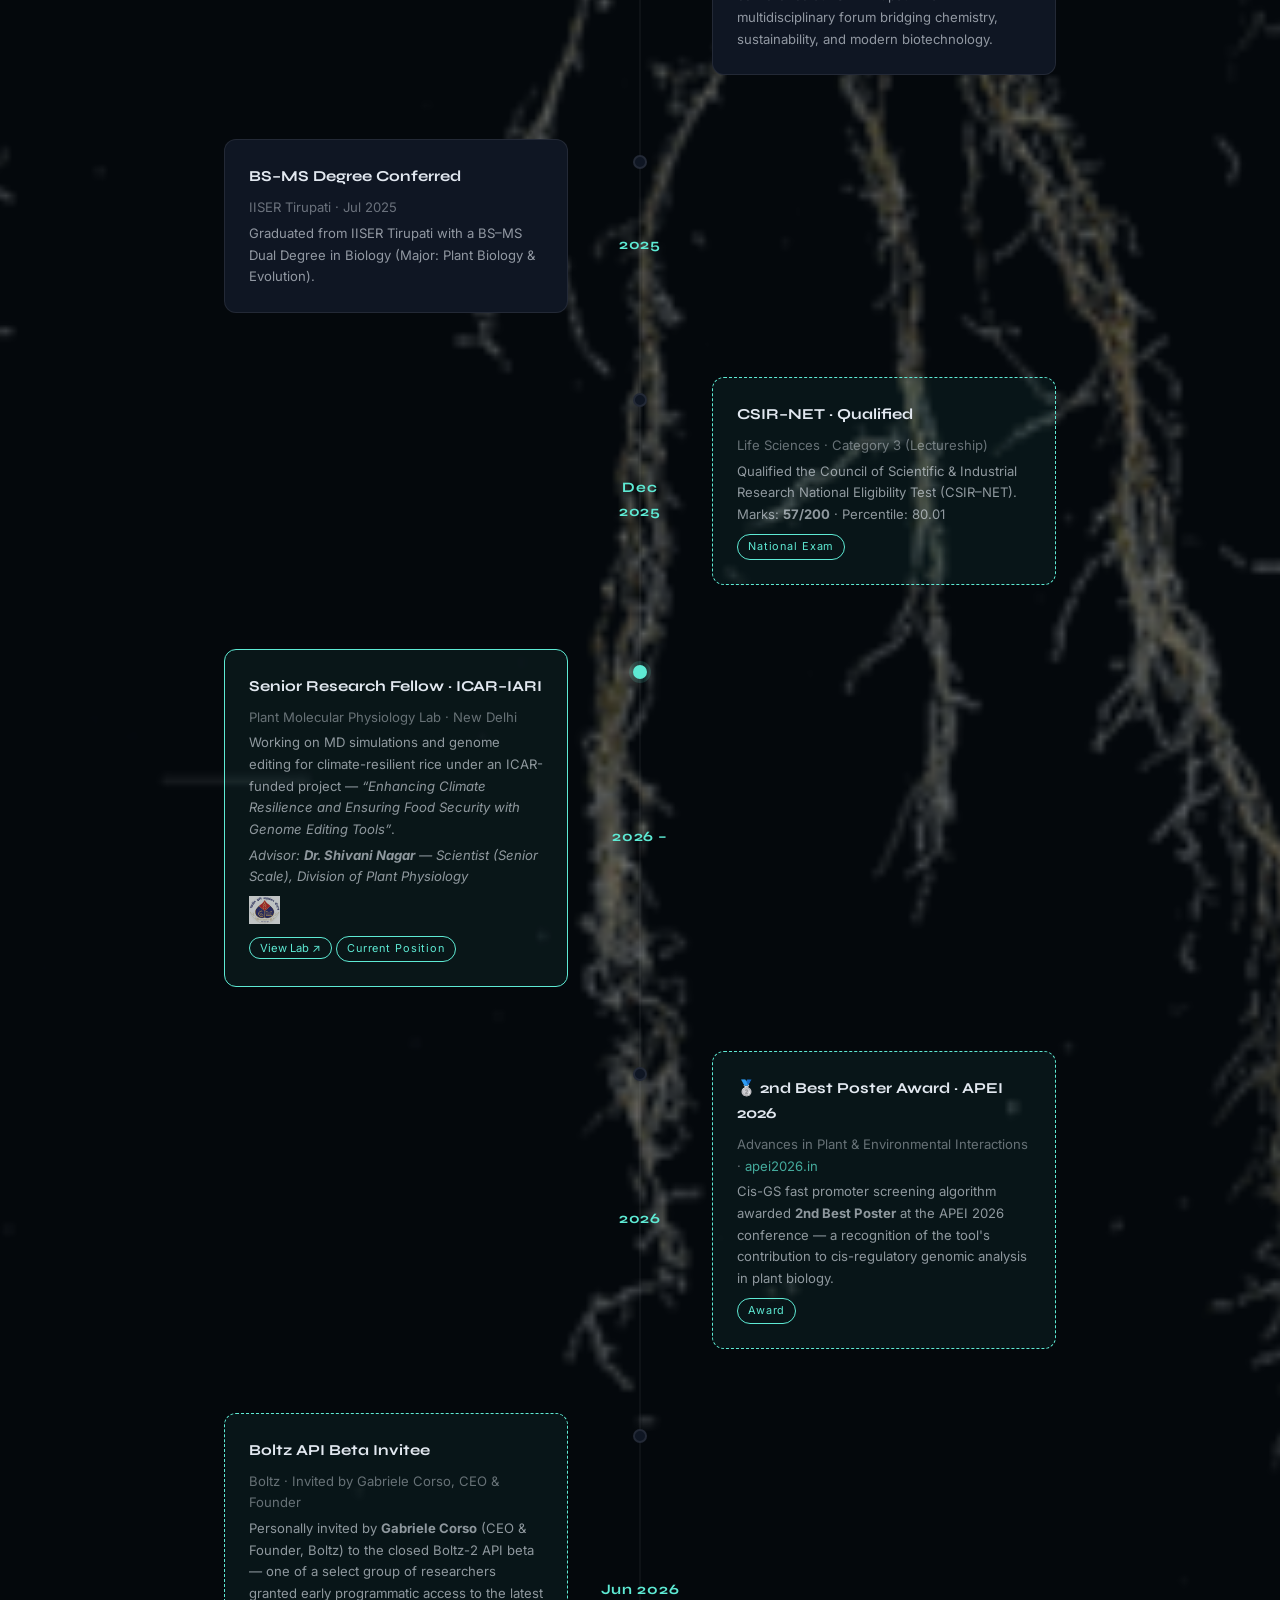
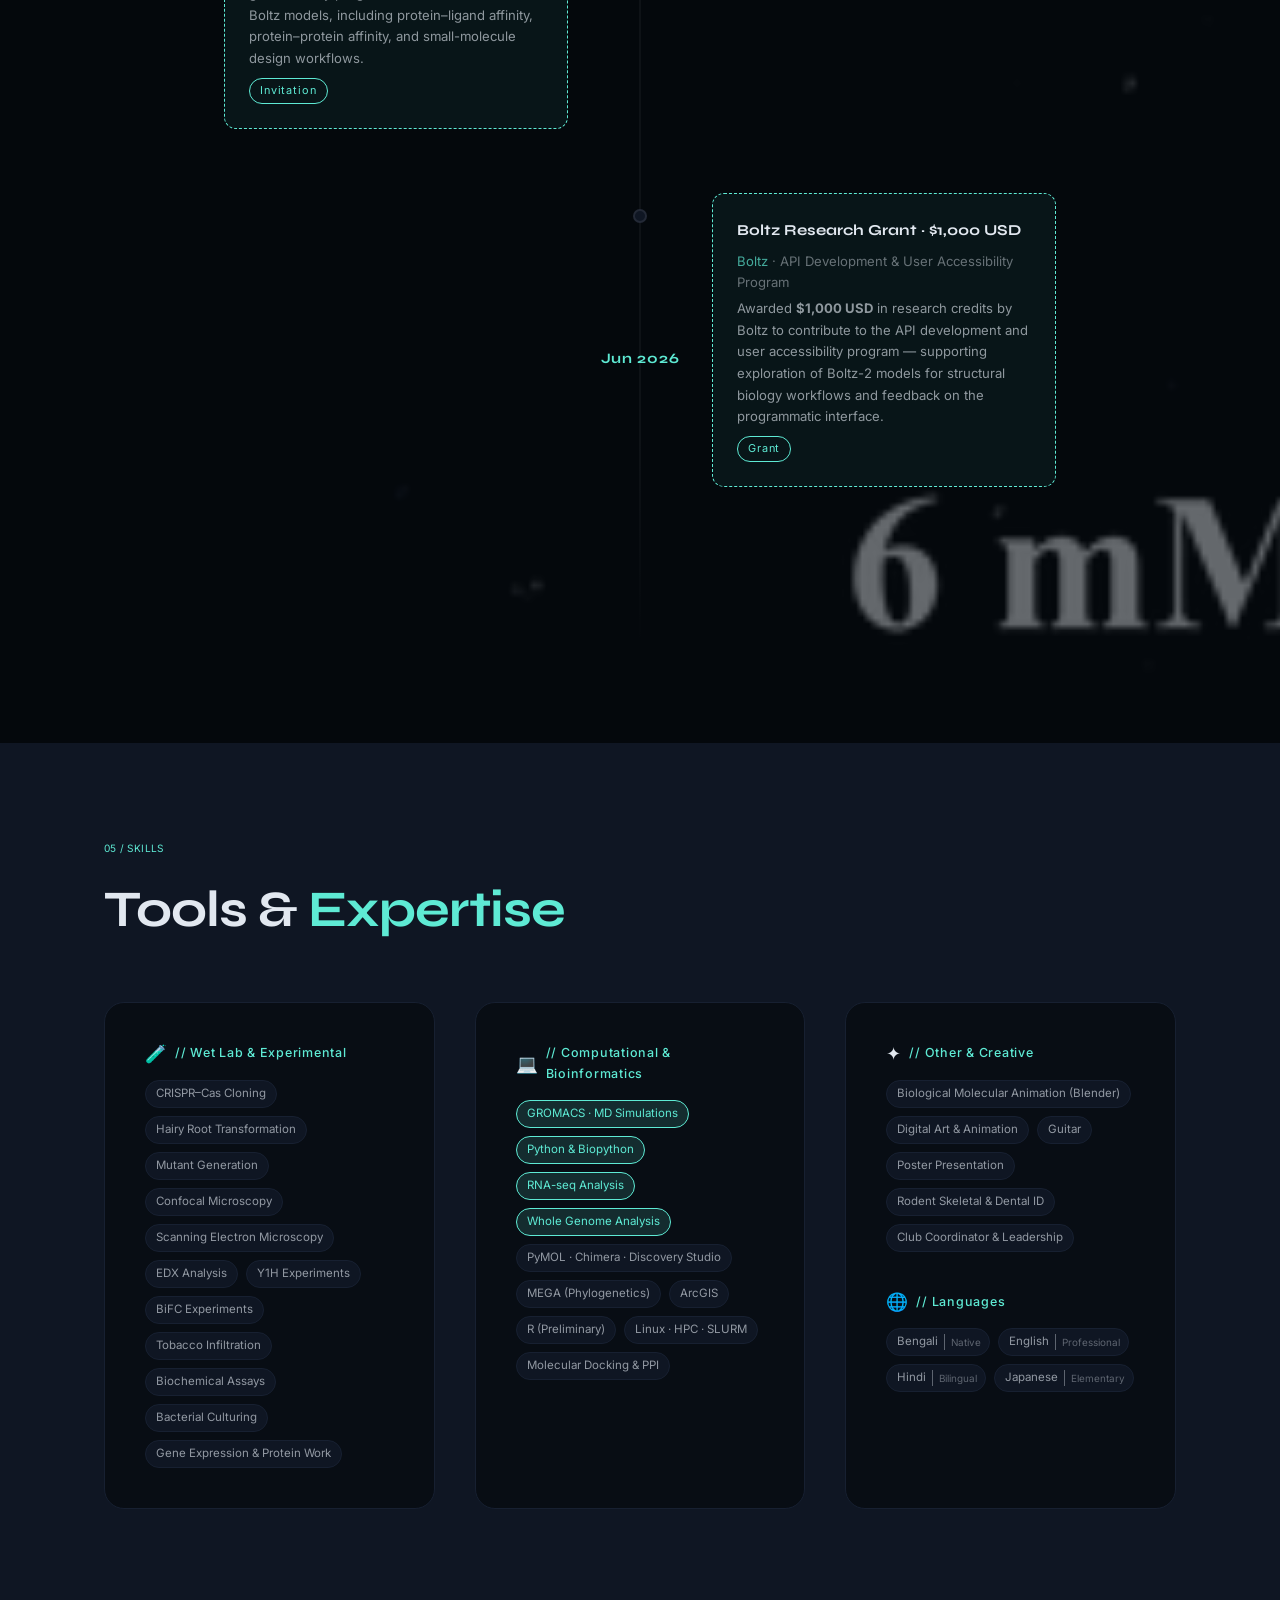
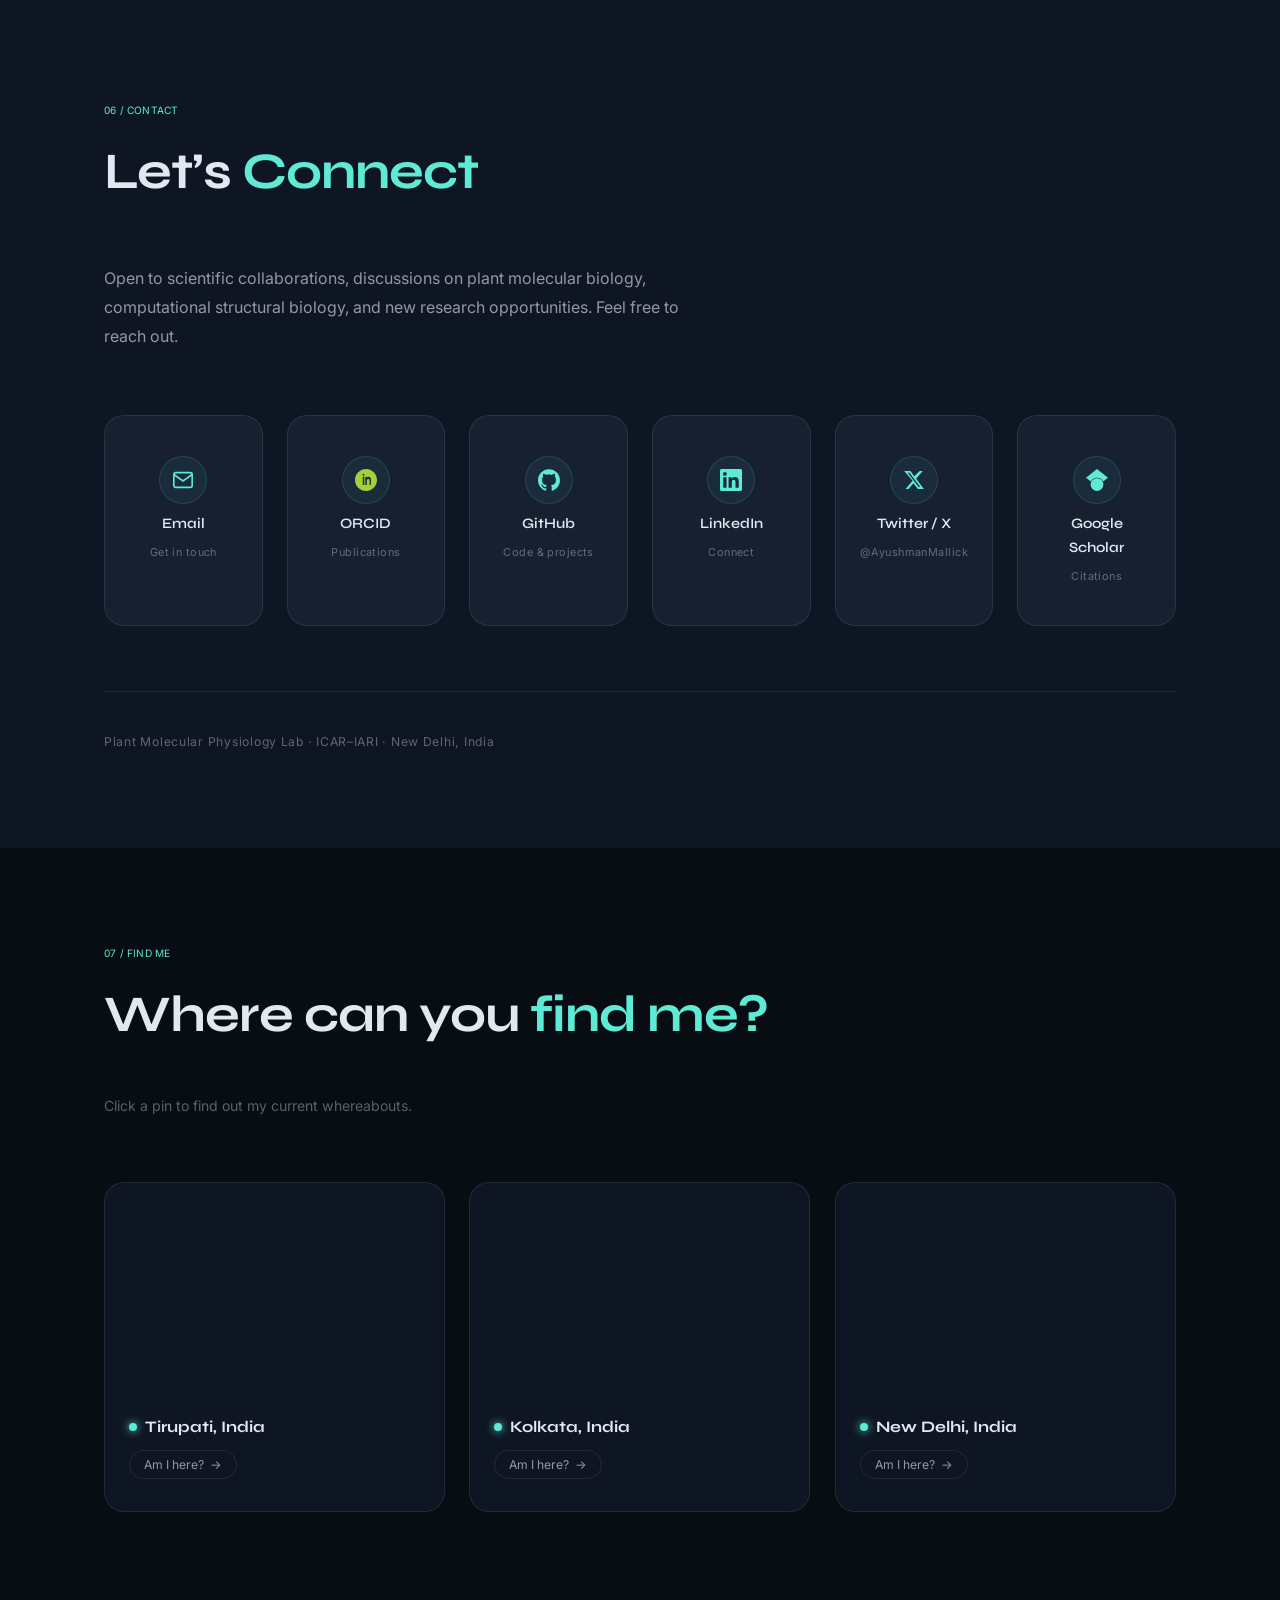
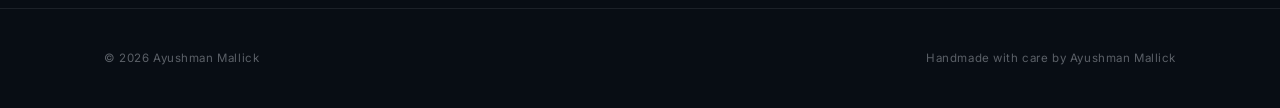
==== commit 13fa84f8: "Add BoltzYML v2, Boltz grant, CSTT link, fix v1 DOI across website and CV" ====
--- a/index.html
+++ b/index.html
@@ -546,22 +546,35 @@
 
       <div class="pub-list" id="pubList">
 
-        <!-- 01: BoltzYML software -->
+        <!-- 01: BoltzYML v1 software -->
         <div class="pub-entry reveal-up">
           <span class="pub-number mono">01</span>
           <div class="pub-content">
             <p class="pub-authors"><strong>Mallick, A.</strong></p>
             <p class="pub-title">BoltzYML: a preprocessing-file generator for Boltz-2 ternary (Protein&nbsp;1 + Ligand + Protein&nbsp;2) binding prediction.</p>
-            <p class="pub-journal"><em>Zenodo</em> &nbsp;&middot;&nbsp; 2026 &nbsp;&middot;&nbsp;
-              <a href="https://doi.org/10.5281/zenodo.20397272" target="_blank" rel="noopener" class="pub-doi">DOI: 10.5281/zenodo.20397272 &#x2197;</a>
+            <p class="pub-journal"><em>Zenodo</em> &nbsp;&middot;&nbsp; v1.0.0 &nbsp;&middot;&nbsp; May 2026 &nbsp;&middot;&nbsp;
+              <a href="https://doi.org/10.5281/zenodo.20399843" target="_blank" rel="noopener" class="pub-doi">DOI: 10.5281/zenodo.20399843 &#x2197;</a>
               &nbsp;&middot;&nbsp; <span class="pub-status pub-status--software">Software</span>
             </p>
           </div>
         </div>
 
-        <!-- 02: Plant Molecular Biology -->
+        <!-- 02: BoltzYML v2 software -->
+        <div class="pub-entry reveal-up" data-delay="30">
+          <span class="pub-number mono">02</span>
+          <div class="pub-content">
+            <p class="pub-authors"><strong>Mallick, A.</strong></p>
+            <p class="pub-title">BoltzYML v2.0: A Zero-Install, Browser-Based Engine for Template Repair, Payload Construction, and Submission of N-body Cofolding and Binding-Affinity Predictions to the Boltz-2 API.</p>
+            <p class="pub-journal"><em>Zenodo</em> &nbsp;&middot;&nbsp; v2.0.0 &nbsp;&middot;&nbsp; Jun 2026 &nbsp;&middot;&nbsp;
+              <a href="https://doi.org/10.5281/zenodo.20440141" target="_blank" rel="noopener" class="pub-doi">DOI: 10.5281/zenodo.20440141 &#x2197;</a>
+              &nbsp;&middot;&nbsp; <span class="pub-status pub-status--software">Software</span>
+            </p>
+          </div>
+        </div>
+
+        <!-- 03: Plant Molecular Biology -->
         <div class="pub-entry reveal-up" data-delay="50">
-          <span class="pub-number mono">02</span>
+          <span class="pub-number mono">03</span>
           <div class="pub-content">
             <p class="pub-authors">
               Das, A., Pal, M., Price, A. H., Taria, S., <strong>Mallick, A.</strong>, Sharma, M., Kumar, S.,
@@ -575,9 +588,9 @@
           </div>
         </div>
 
-        <!-- 03: Indian Journal of Agricultural Sciences -->
+        <!-- 04: Indian Journal of Agricultural Sciences -->
         <div class="pub-entry reveal-up" data-delay="100">
-          <span class="pub-number mono">03</span>
+          <span class="pub-number mono">04</span>
           <div class="pub-content">
             <p class="pub-authors">
               <strong>Mallick, A.</strong>, Ramesh, R., Chinnusamy, V., Pandey, R., &amp; Nagar, S.
@@ -927,6 +940,21 @@
           </div>
         </div>
 
+        <!-- 2026 Jun · Boltz Research Grant -->
+        <div class="tl-item">
+          <div class="tl-dot"></div>
+          <span class="tl-year mono">Jun 2026</span>
+          <div class="tl-card tl-card--achievement">
+            <h3>Boltz Research Grant &middot; $1,000 USD</h3>
+            <p class="tl-inst"><a href="https://boltz.bio" target="_blank" rel="noopener" style="color:var(--accent)">Boltz</a> &middot; API Development &amp; User Accessibility Program</p>
+            <p>Awarded <strong>$1,000 USD</strong> in research credits by Boltz to contribute
+            to the API development and user accessibility program — supporting exploration of
+            Boltz-2 models for structural biology workflows and feedback on the programmatic
+            interface.</p>
+            <span class="tl-badge mono">Grant</span>
+          </div>
+        </div>
+
     </div>
   </section>
 
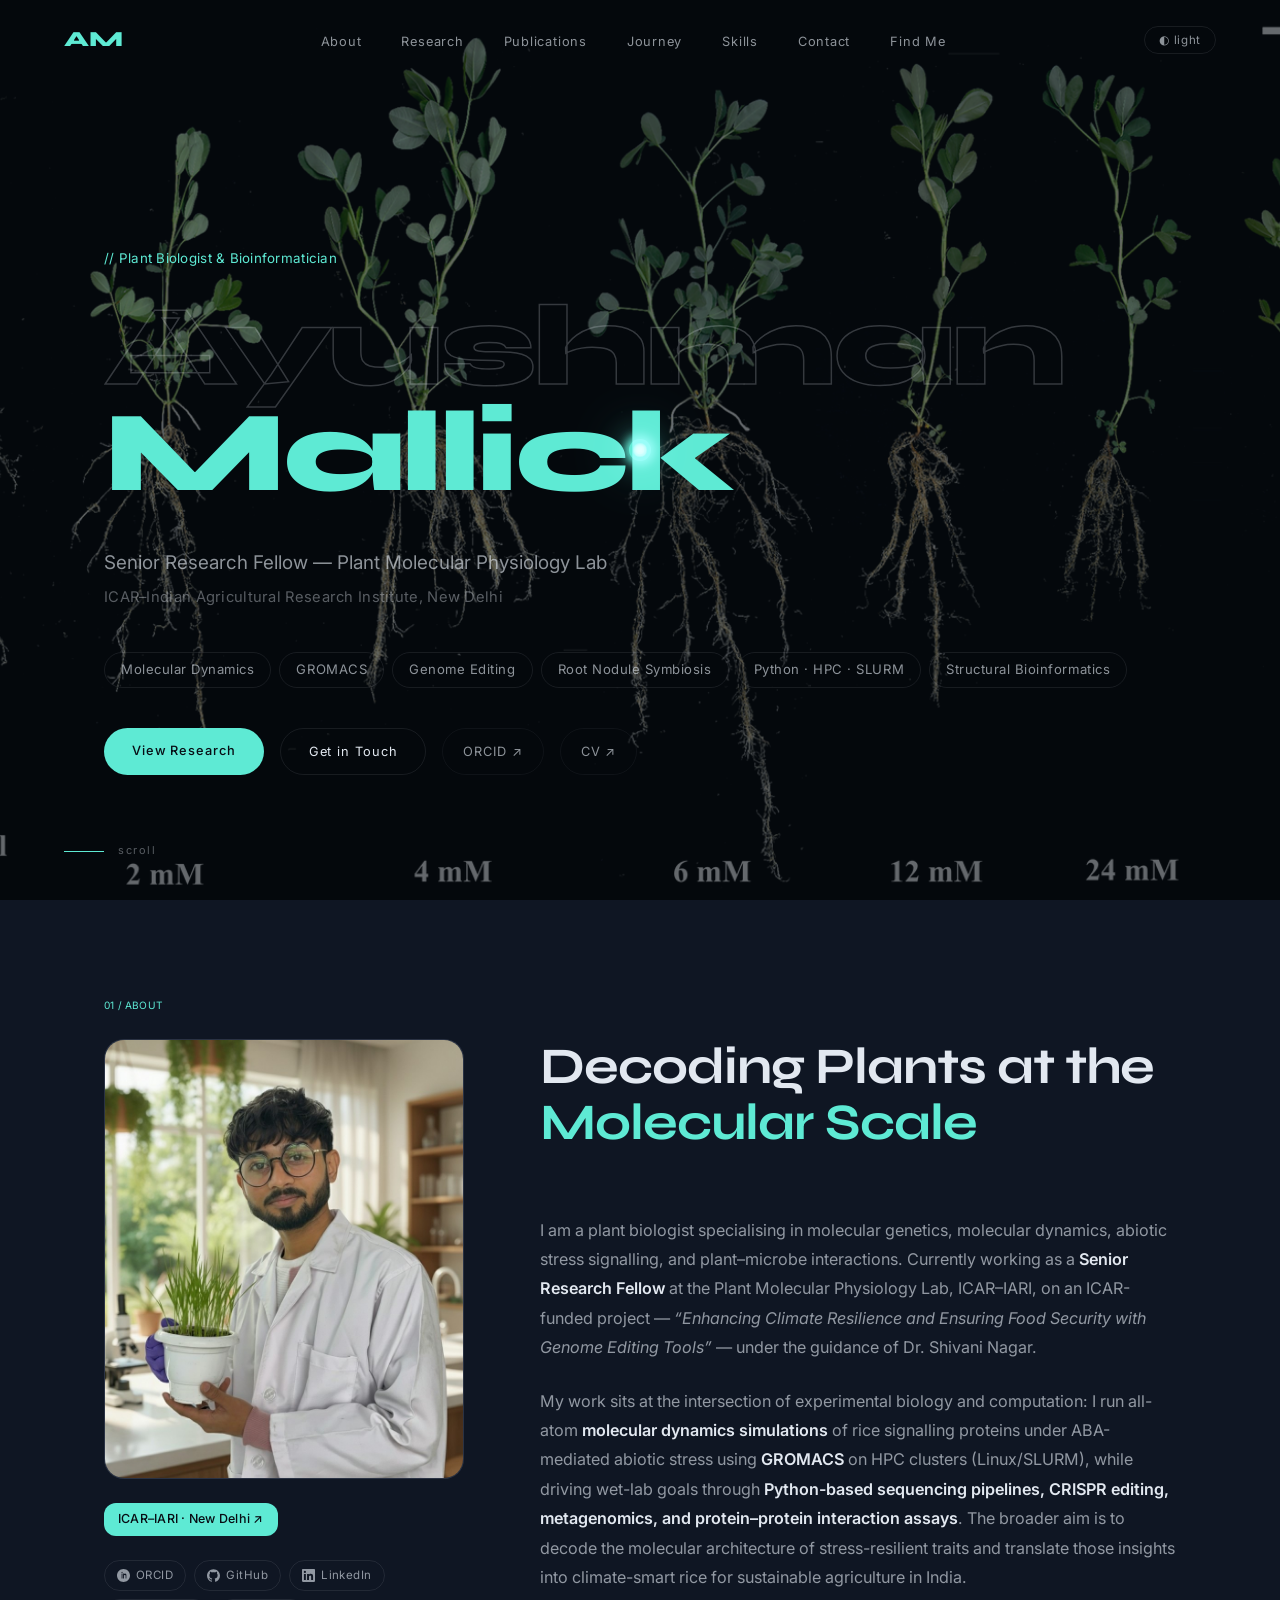
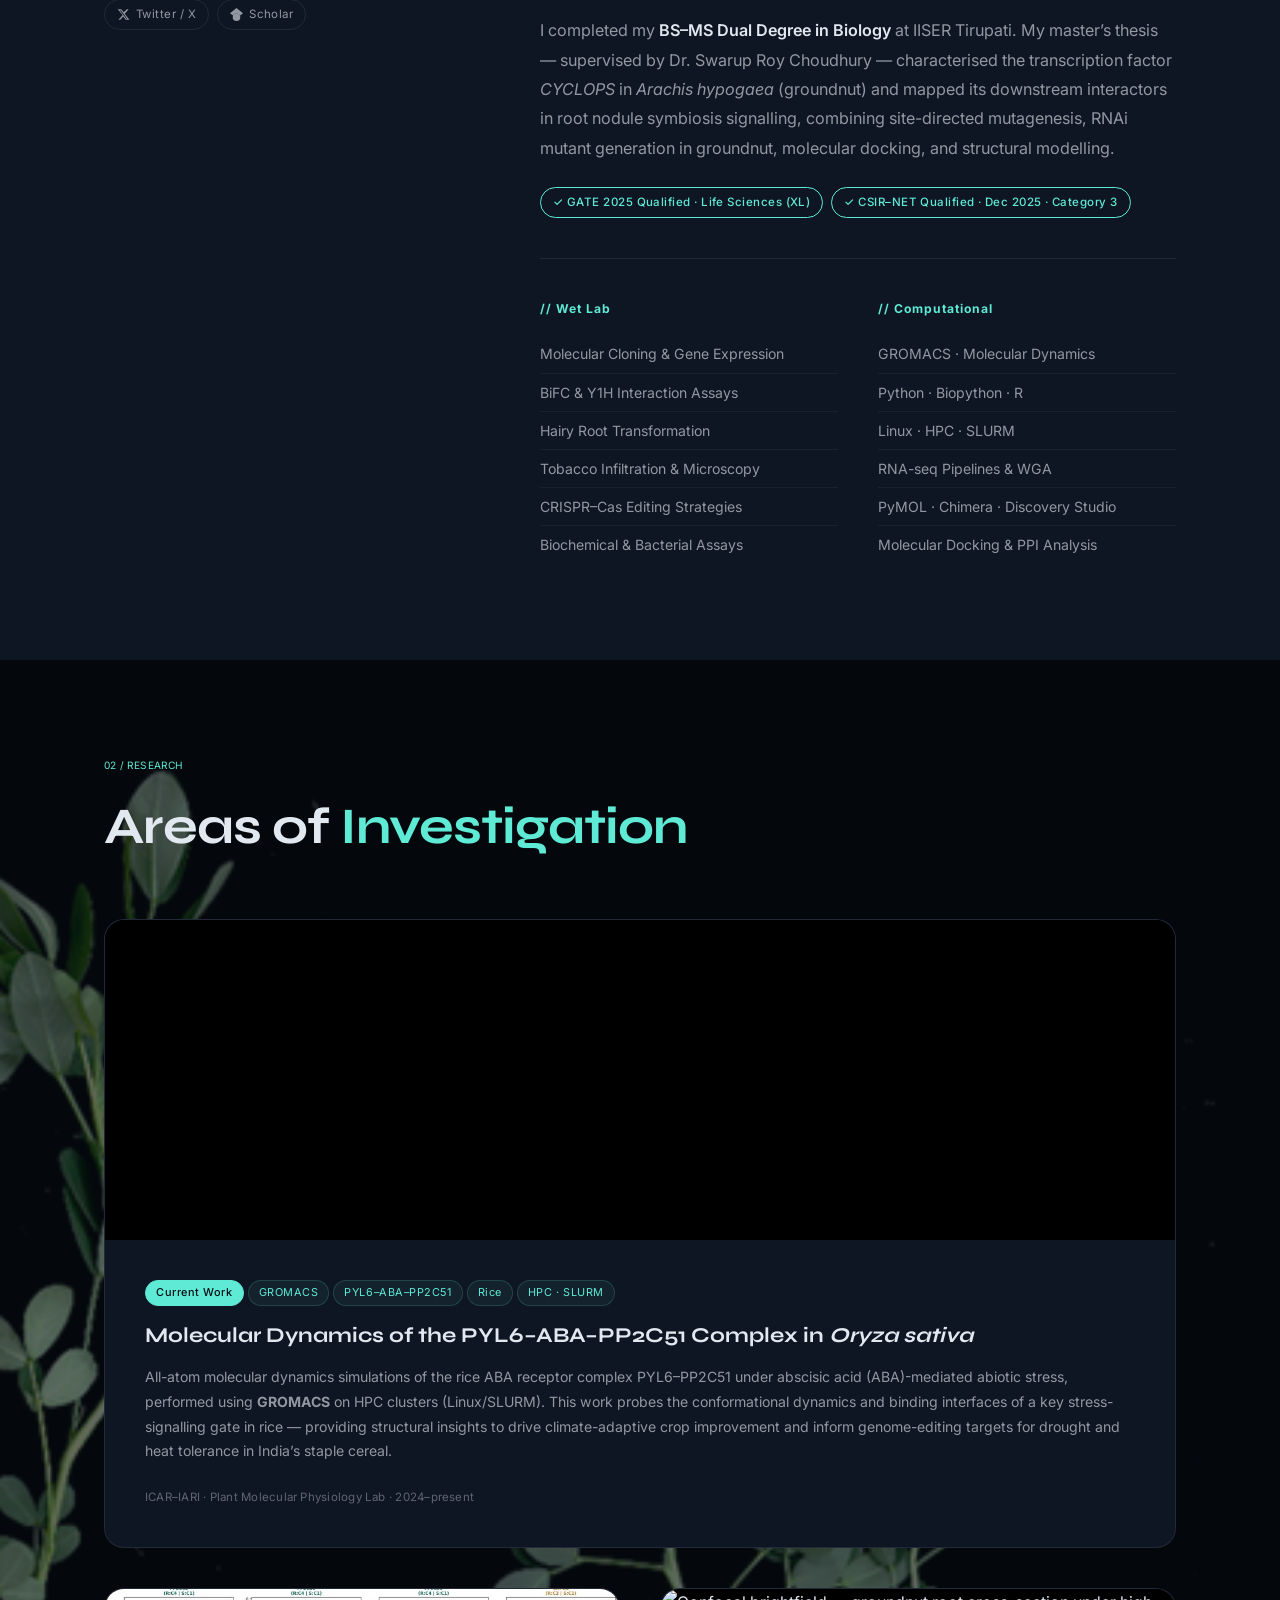
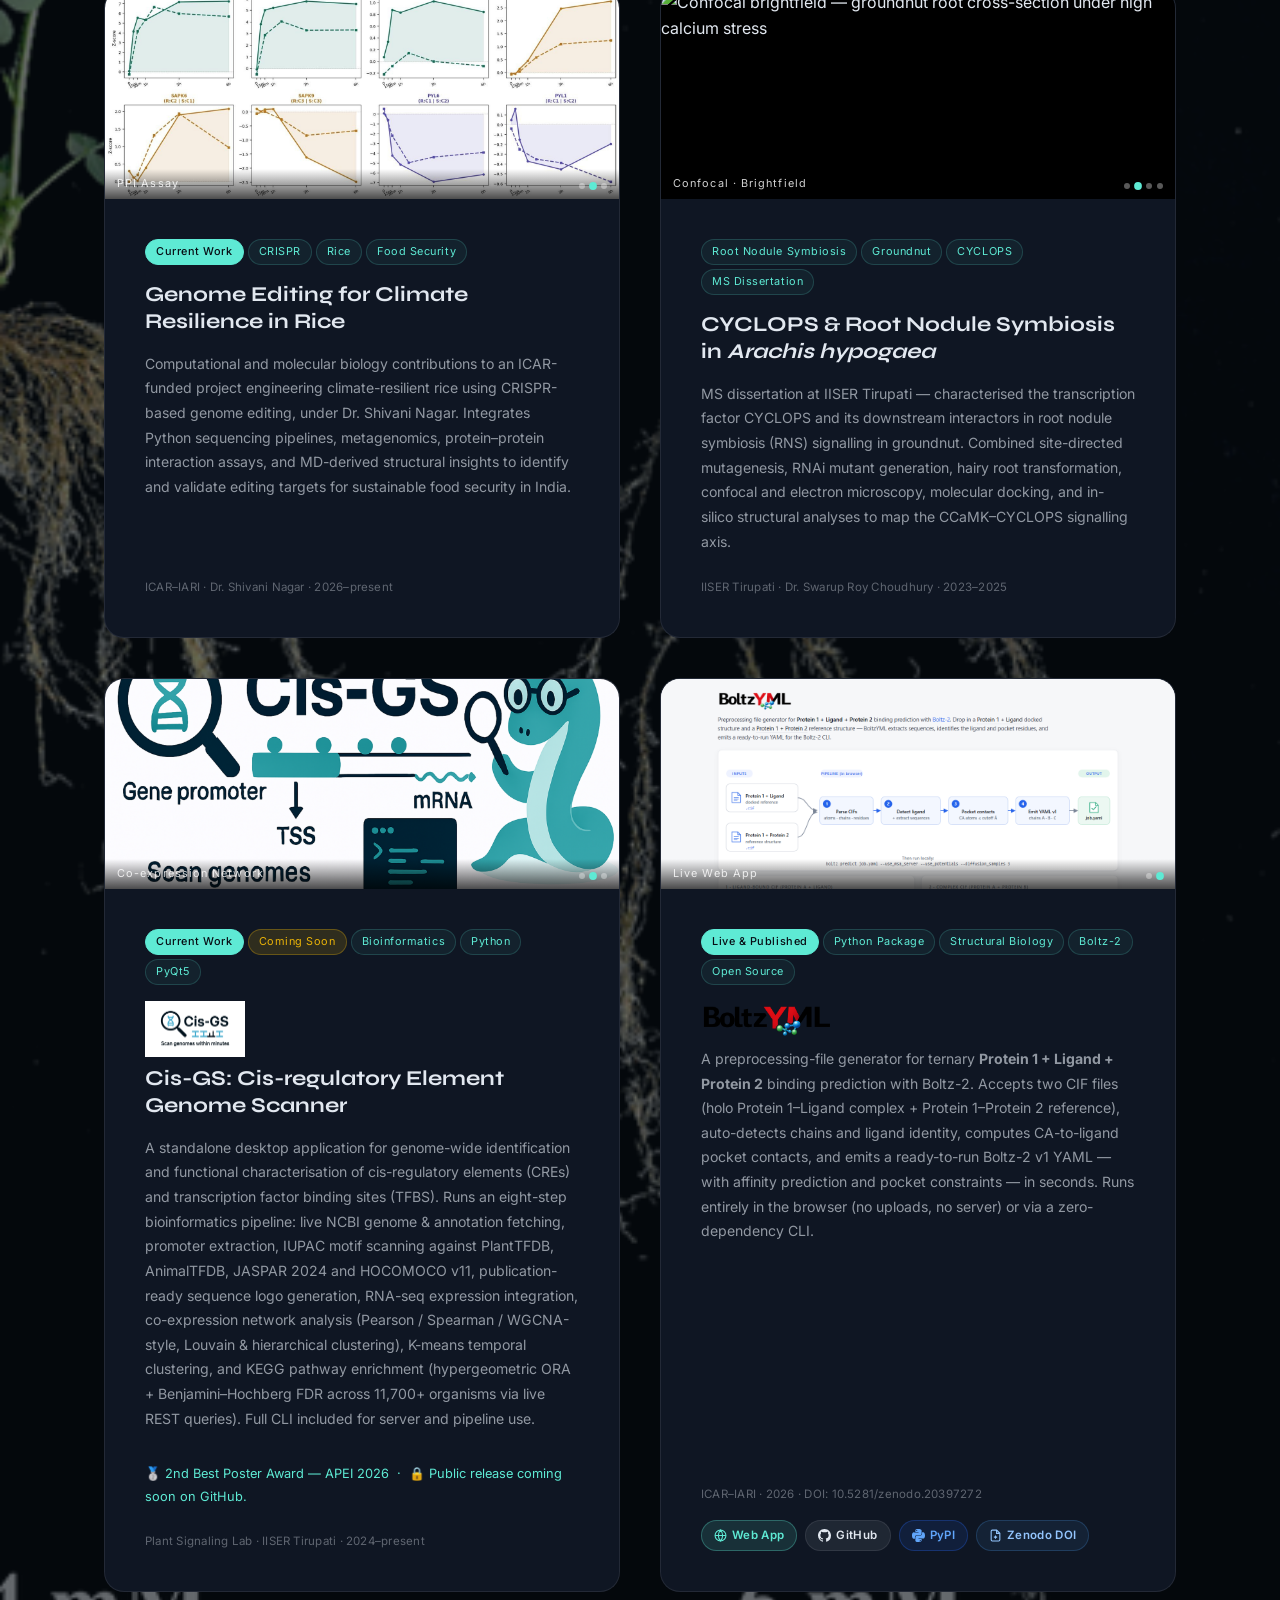
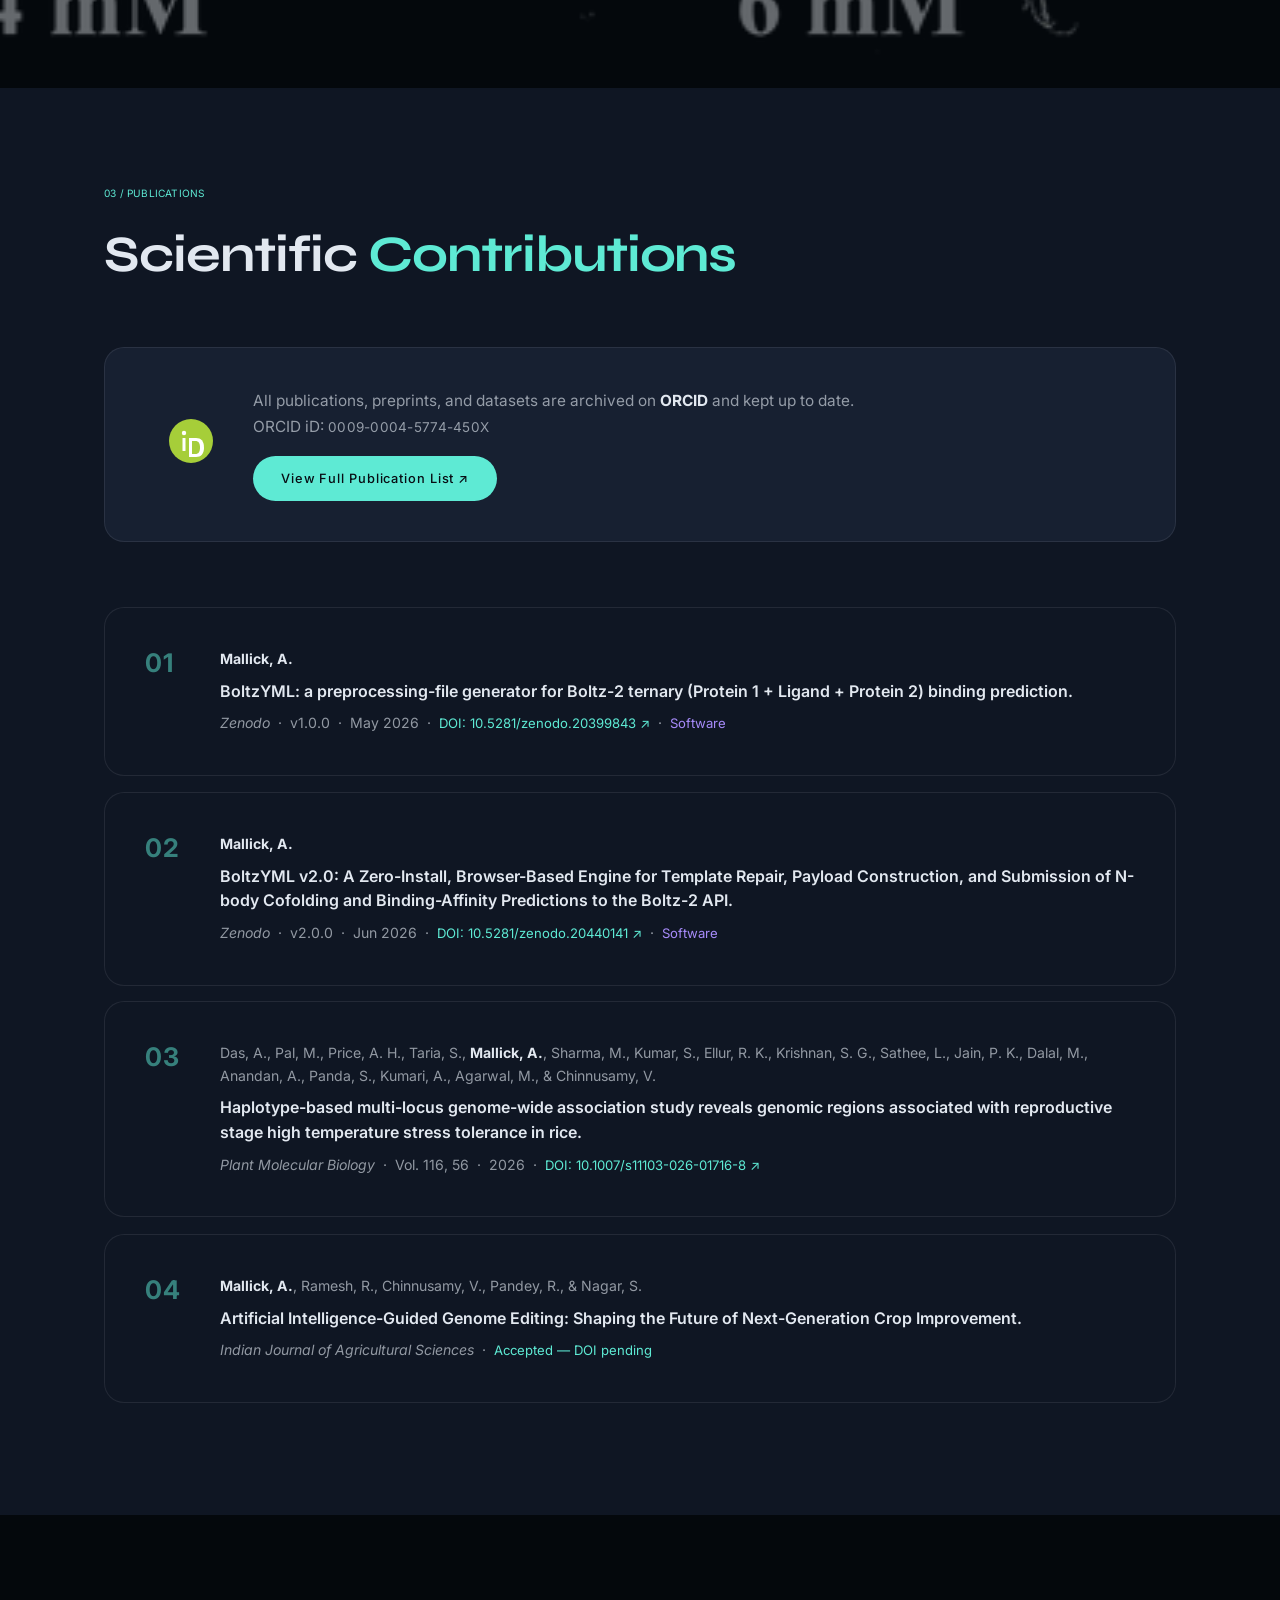
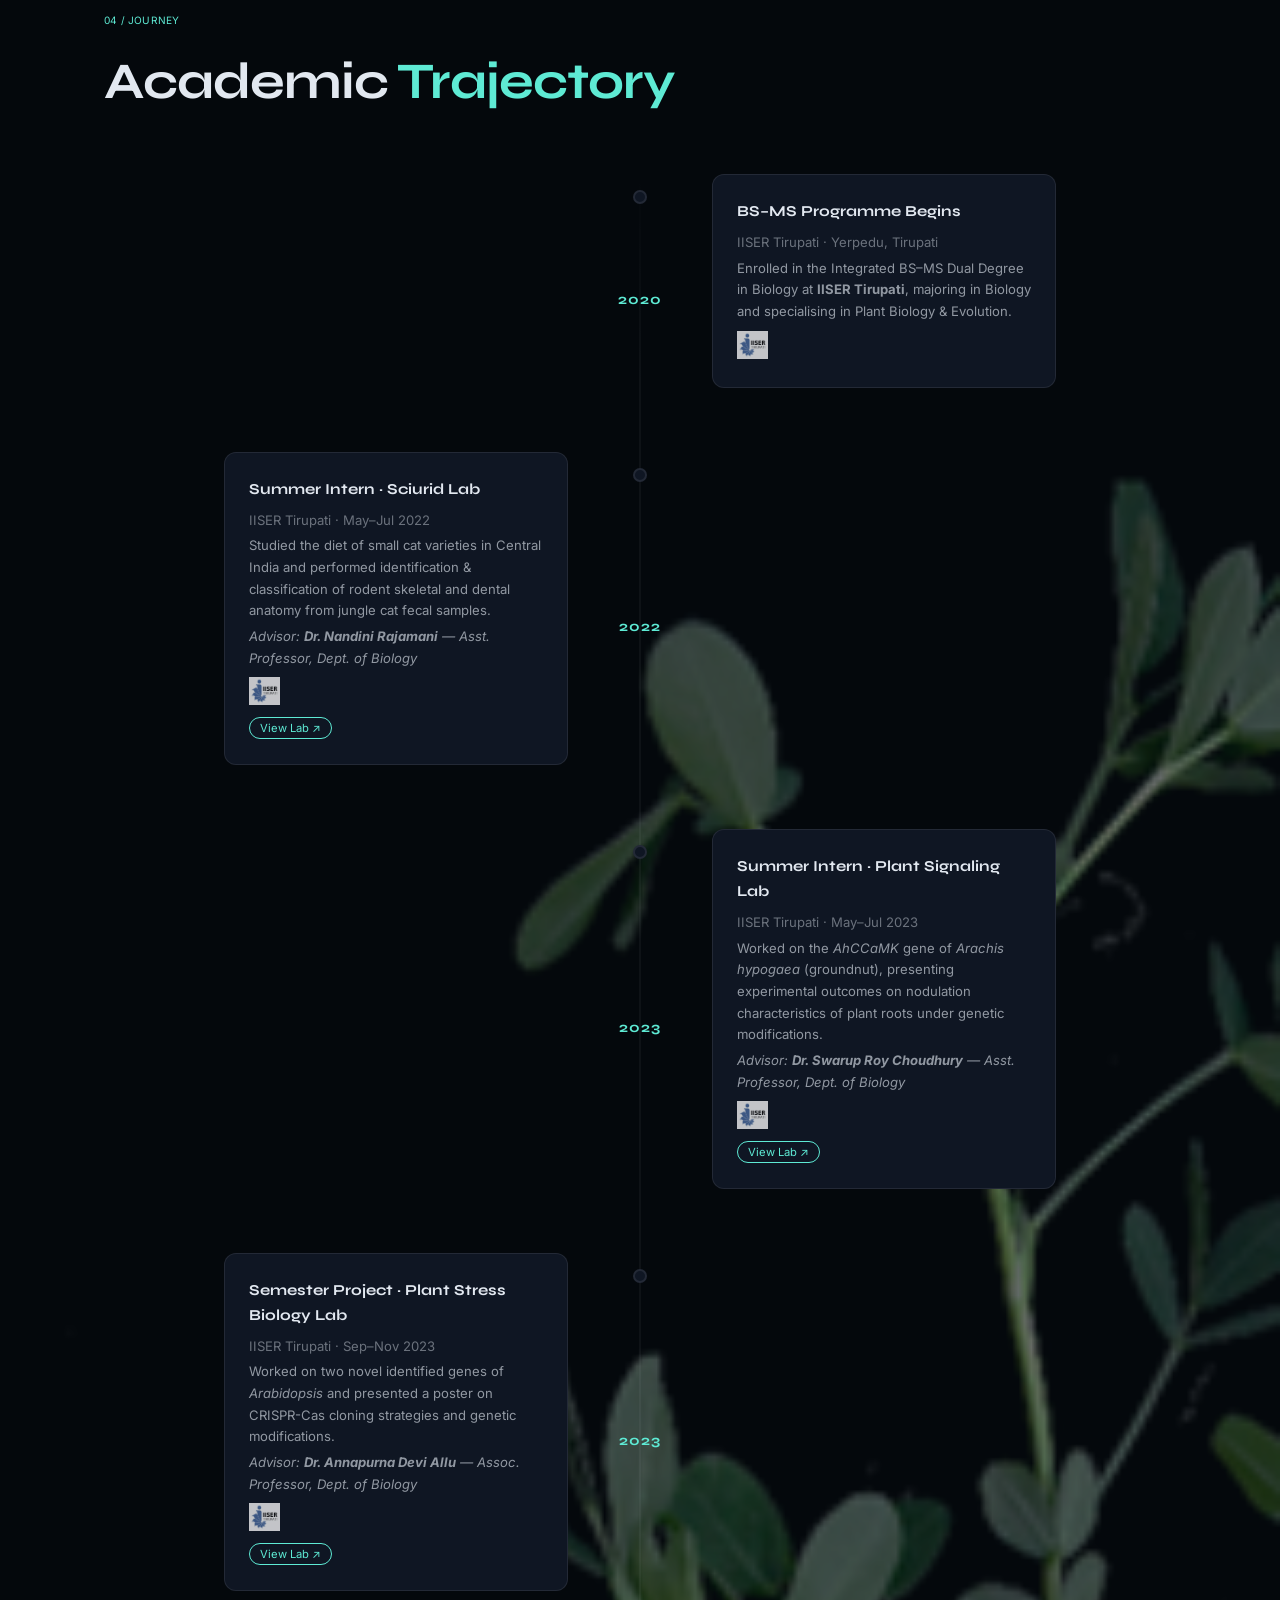
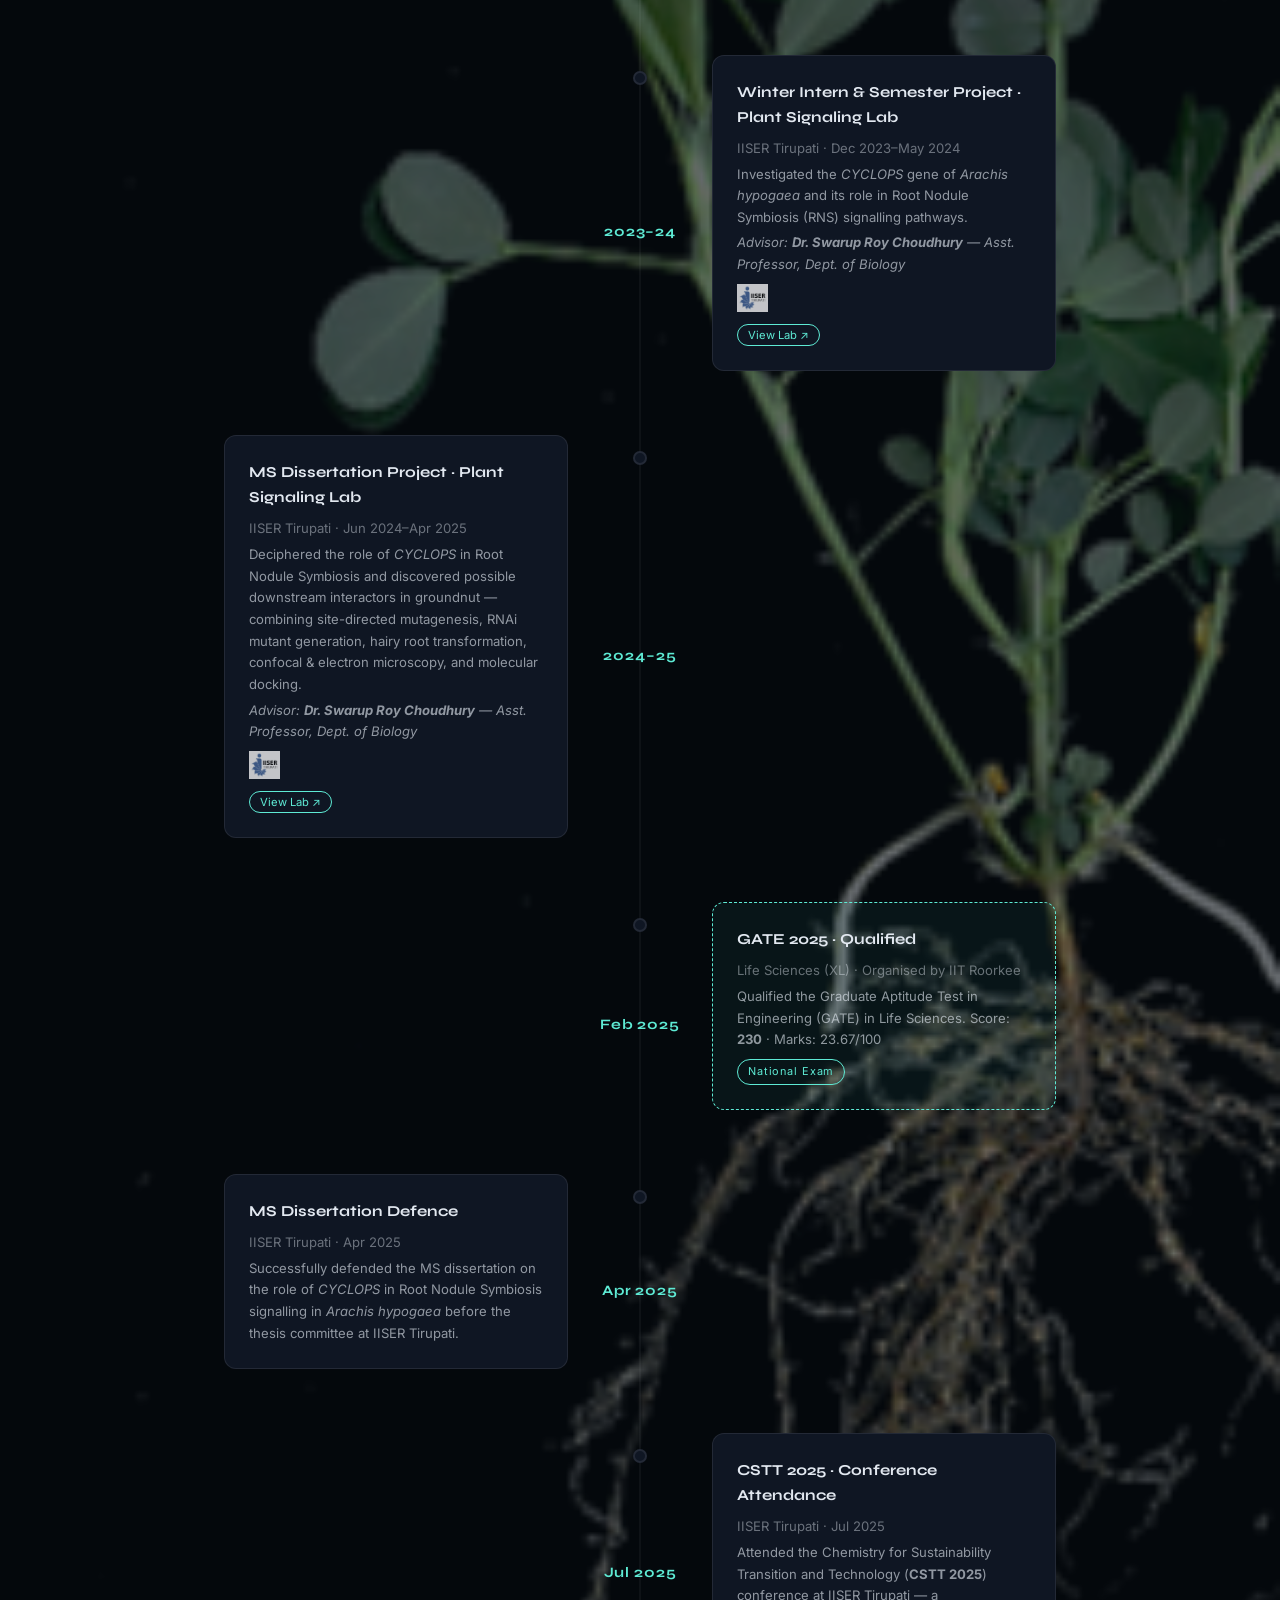
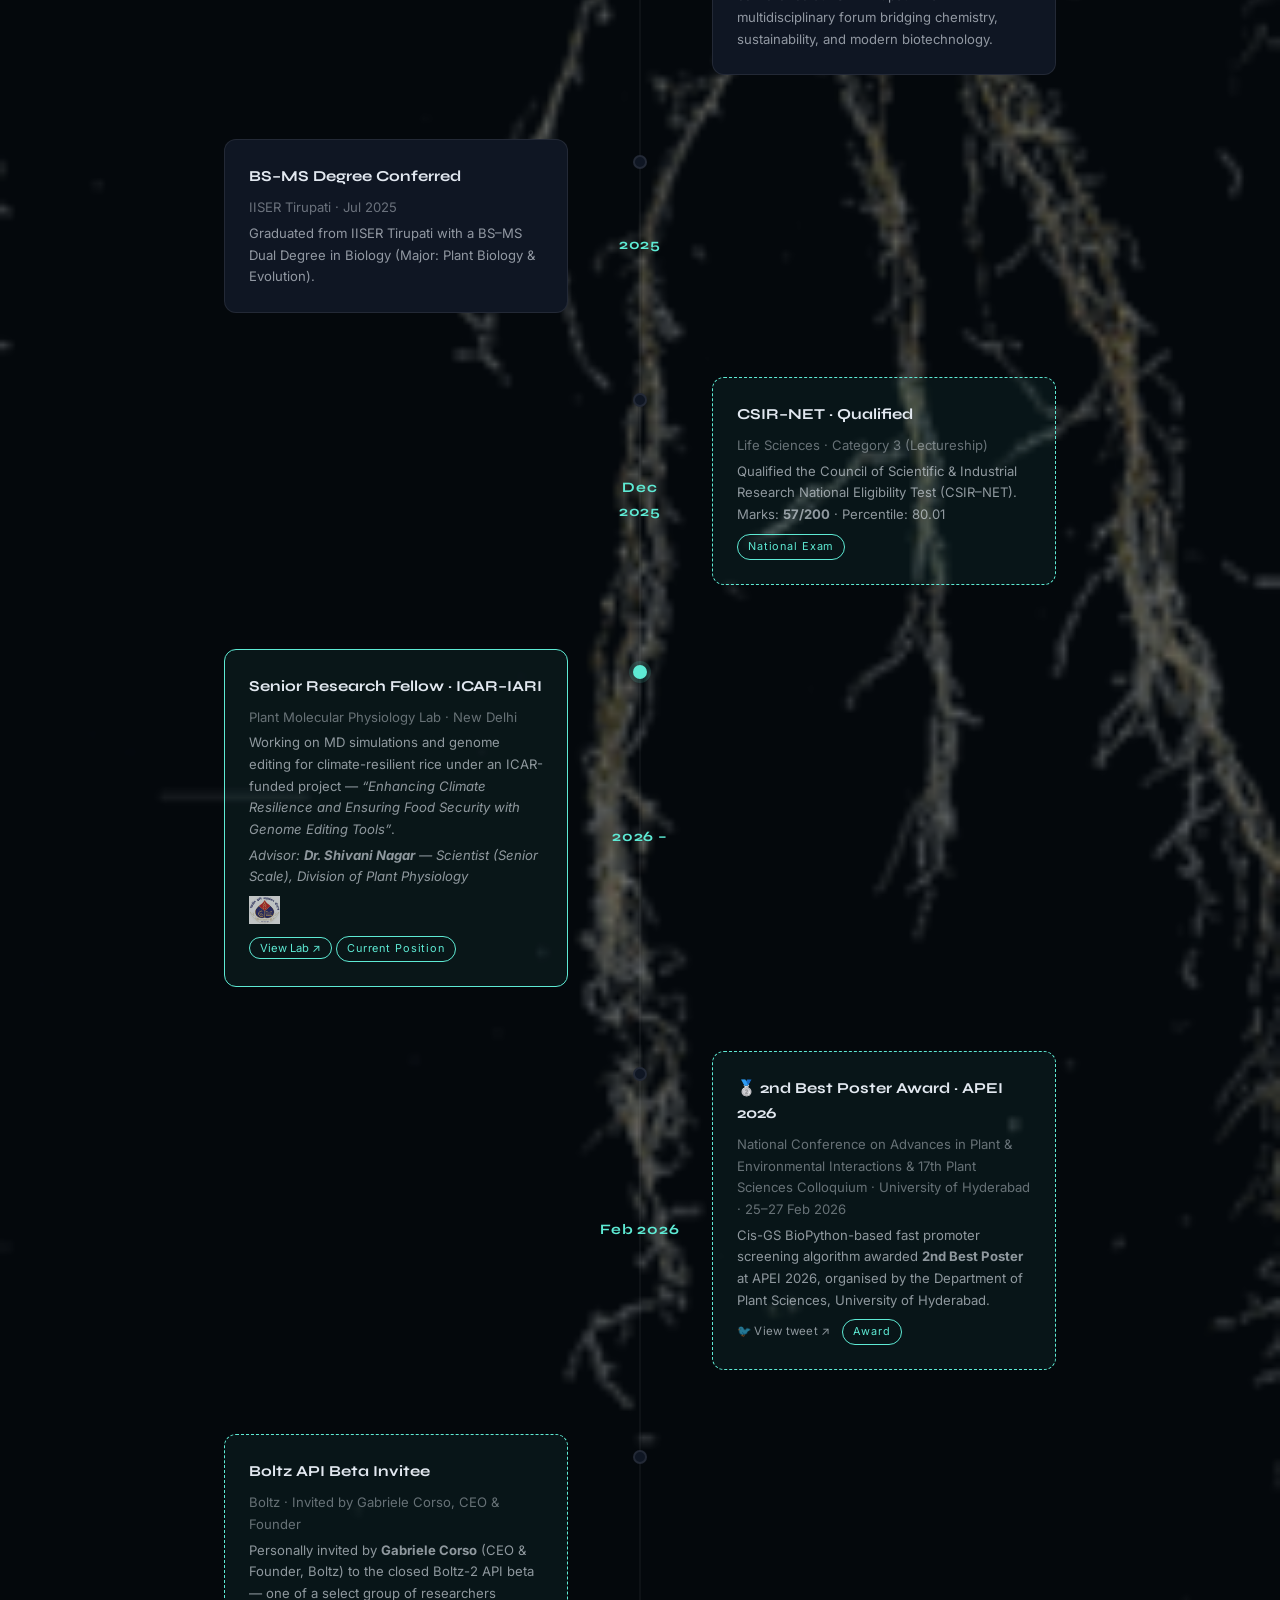
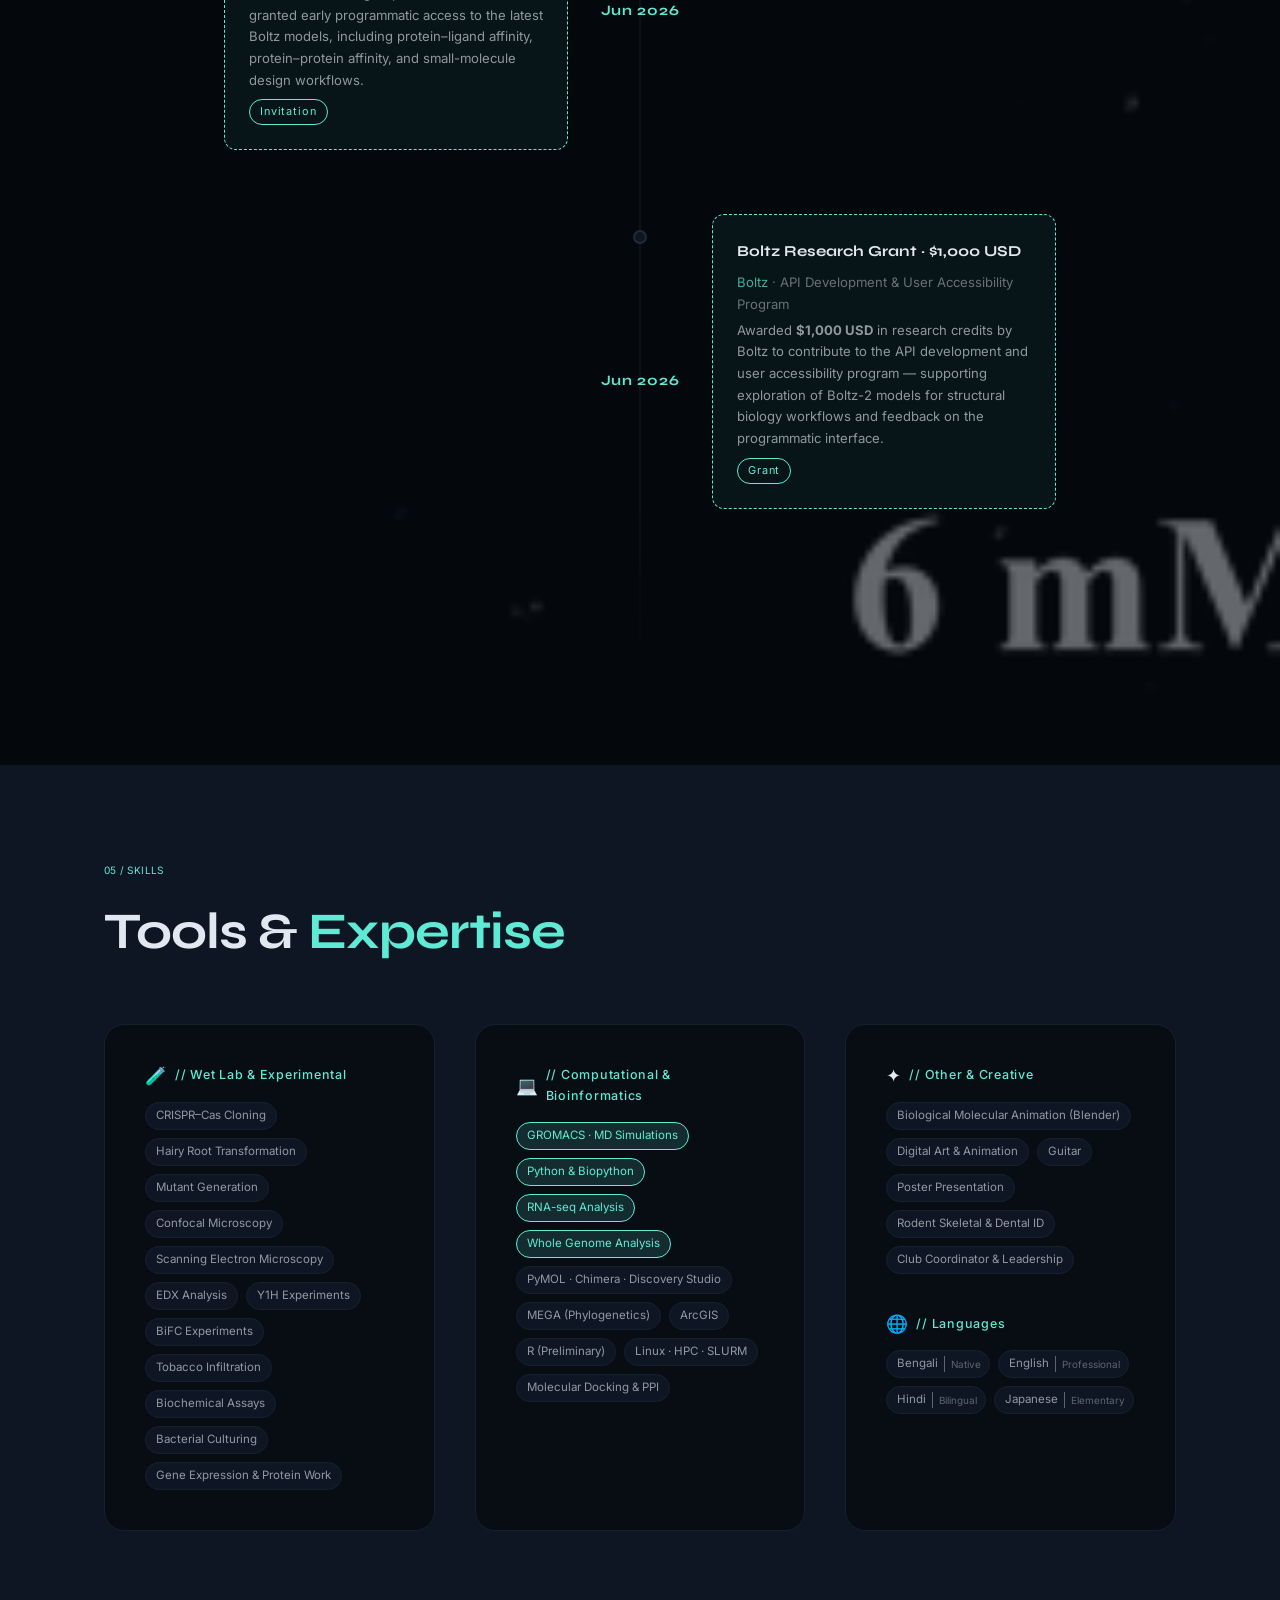
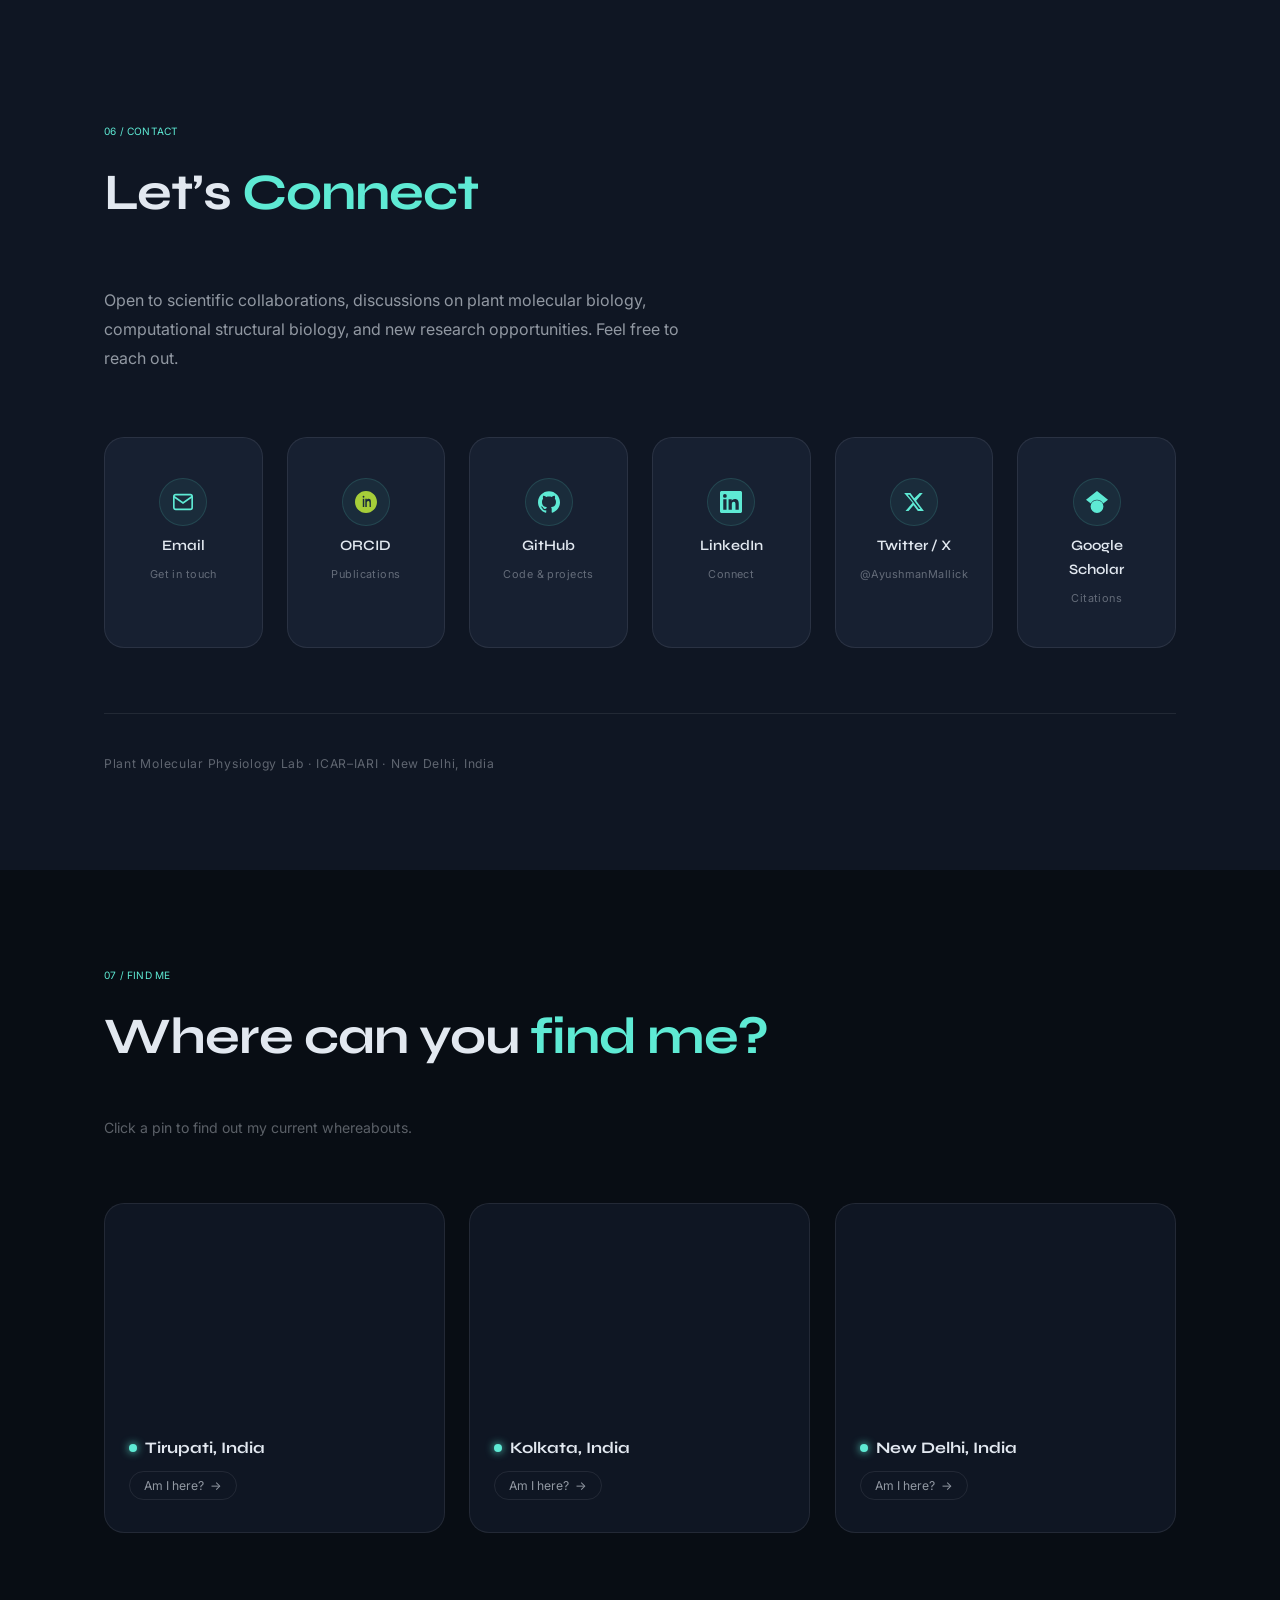
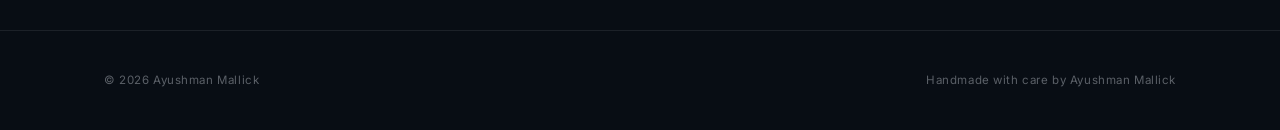
==== commit 061a5213: "Add APEI 2026 certificate image and tweet link to timeline card" ====
--- a/index.html
+++ b/index.html
@@ -911,17 +911,23 @@
           </div>
         </div>
 
-        <!-- 2026 · APEI 2026 Poster Award -->
-        <div class="tl-item">
-          <div class="tl-dot"></div>
-          <span class="tl-year mono">2026</span>
-          <div class="tl-card tl-card--achievement">
+        <!-- 2026 Feb · APEI 2026 Poster Award -->
+        <div class="tl-item">
+          <div class="tl-dot"></div>
+          <span class="tl-year mono">Feb 2026</span>
+          <div class="tl-card tl-card--achievement tl-card--gallery"
+               data-gallery-imgs="assets/images/apei-certificate.jpg"
+               data-gallery-alt="2nd Best Poster Award Certificate — APEI 2026">
             <h3>&#x1F948; 2nd Best Poster Award &middot; APEI 2026</h3>
-            <p class="tl-inst">Advances in Plant &amp; Environmental Interactions &middot; <a href="https://apei2026.in/" target="_blank" rel="noopener" style="color:var(--accent)">apei2026.in</a></p>
-            <p>Cis-GS fast promoter screening algorithm awarded <strong>2nd Best Poster</strong>
-            at the APEI 2026 conference — a recognition of the tool's contribution to
-            cis-regulatory genomic analysis in plant biology.</p>
+            <p class="tl-inst">National Conference on Advances in Plant &amp; Environmental Interactions &amp; 17th Plant Sciences Colloquium &middot; University of Hyderabad &middot; 25–27 Feb 2026</p>
+            <p>Cis-GS BioPython-based fast promoter screening algorithm awarded <strong>2nd Best Poster</strong>
+            at APEI 2026, organised by the Department of Plant Sciences, University of Hyderabad.</p>
+            <a href="https://x.com/AKANCHASHUKLA3/status/2027648031273980282" target="_blank" rel="noopener"
+               class="tl-tweet-link mono">&#x1F426; View tweet &#x2197;</a>
             <span class="tl-badge mono">Award</span>
+            <div class="tl-img-preview">
+              <img src="assets/images/apei-certificate.jpg" alt="2nd Best Poster Award Certificate — APEI 2026" loading="lazy" />
+            </div>
           </div>
         </div>
 
--- a/styles/main.css
+++ b/styles/main.css
@@ -1261,6 +1261,19 @@
   border-radius: var(--r-pill);
 }
 
+.tl-tweet-link {
+  display      : inline-flex;
+  align-items  : center;
+  gap          : 4px;
+  font-size    : .72rem;
+  color        : var(--text-2);
+  text-decoration: none;
+  margin-top   : var(--sp-sm);
+  margin-right : var(--sp-sm);
+  transition   : color var(--dur-fast);
+}
+.tl-tweet-link:hover { color: var(--accent); }
+
 /* Mobile — single column, dots on left edge */
 @media (max-width: 768px) {
   /* Line runs through dot centre (col-1 is 44px, centre = 22px) */
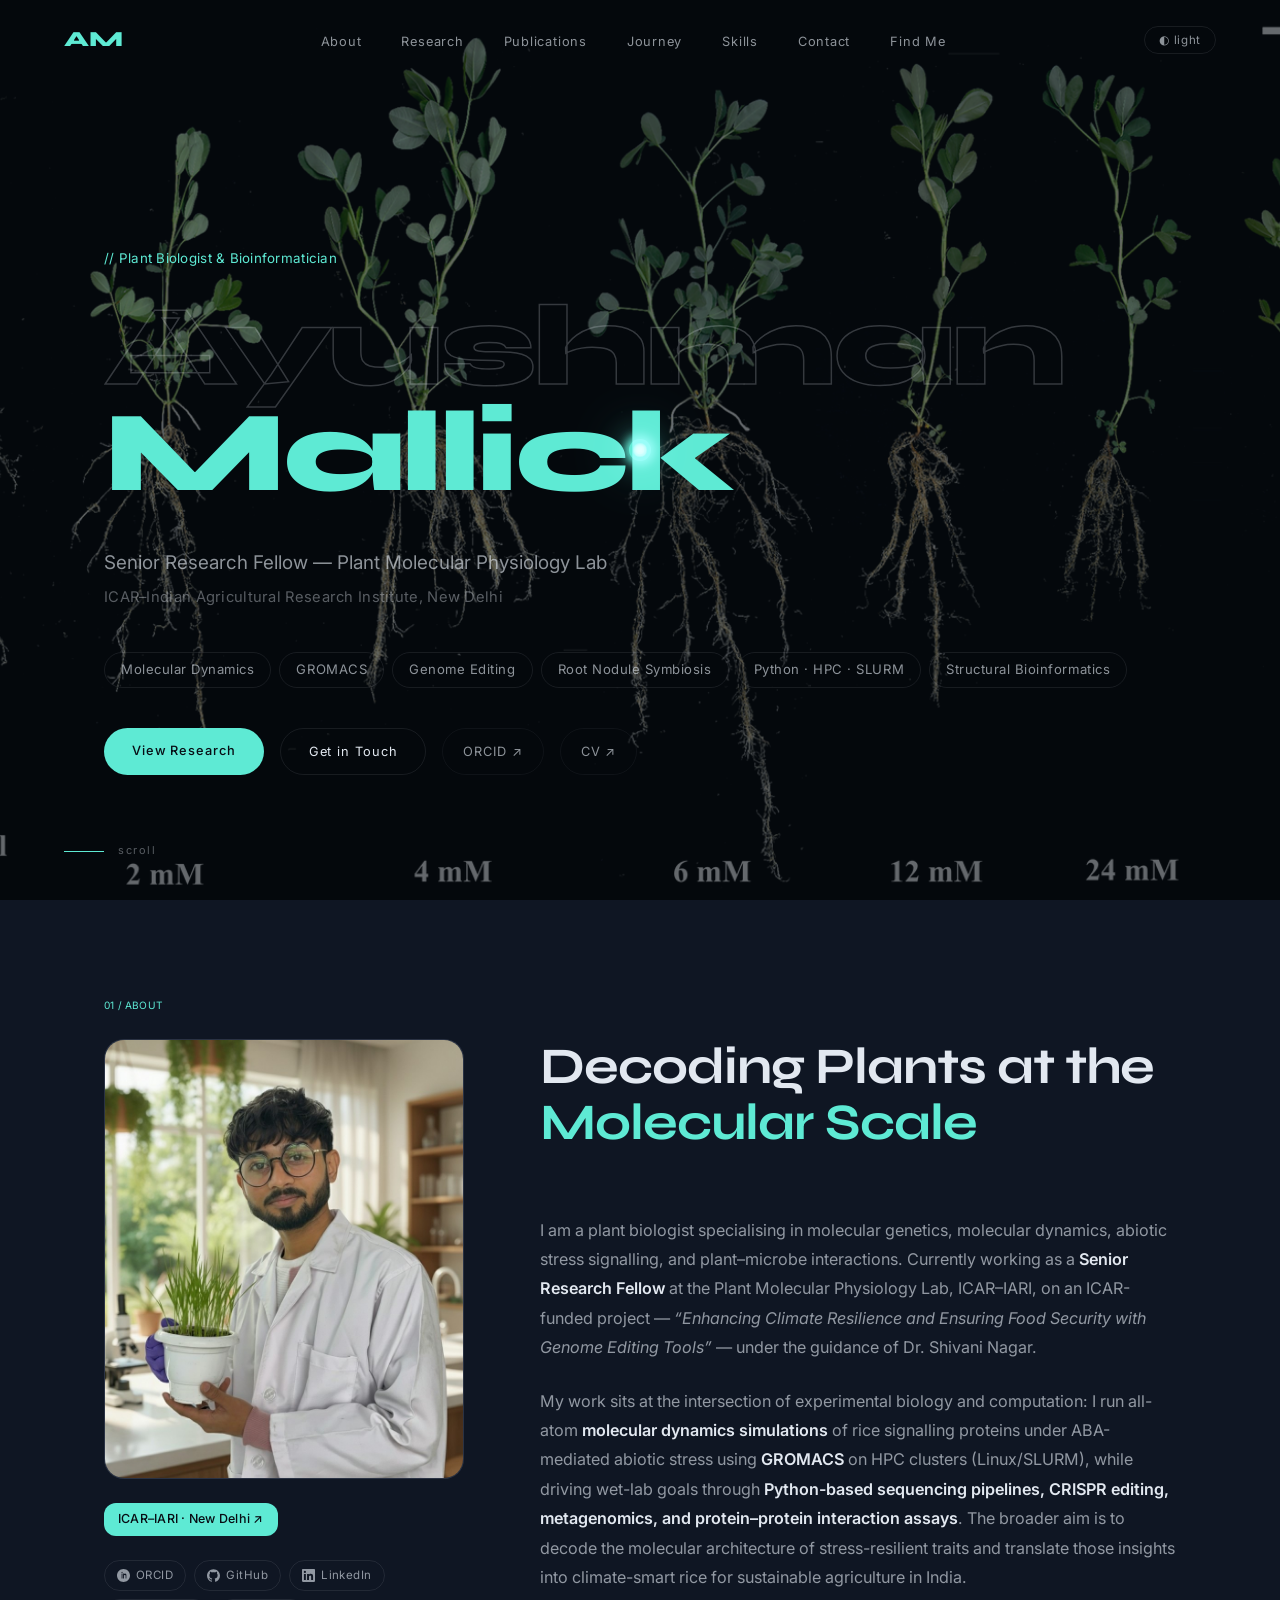
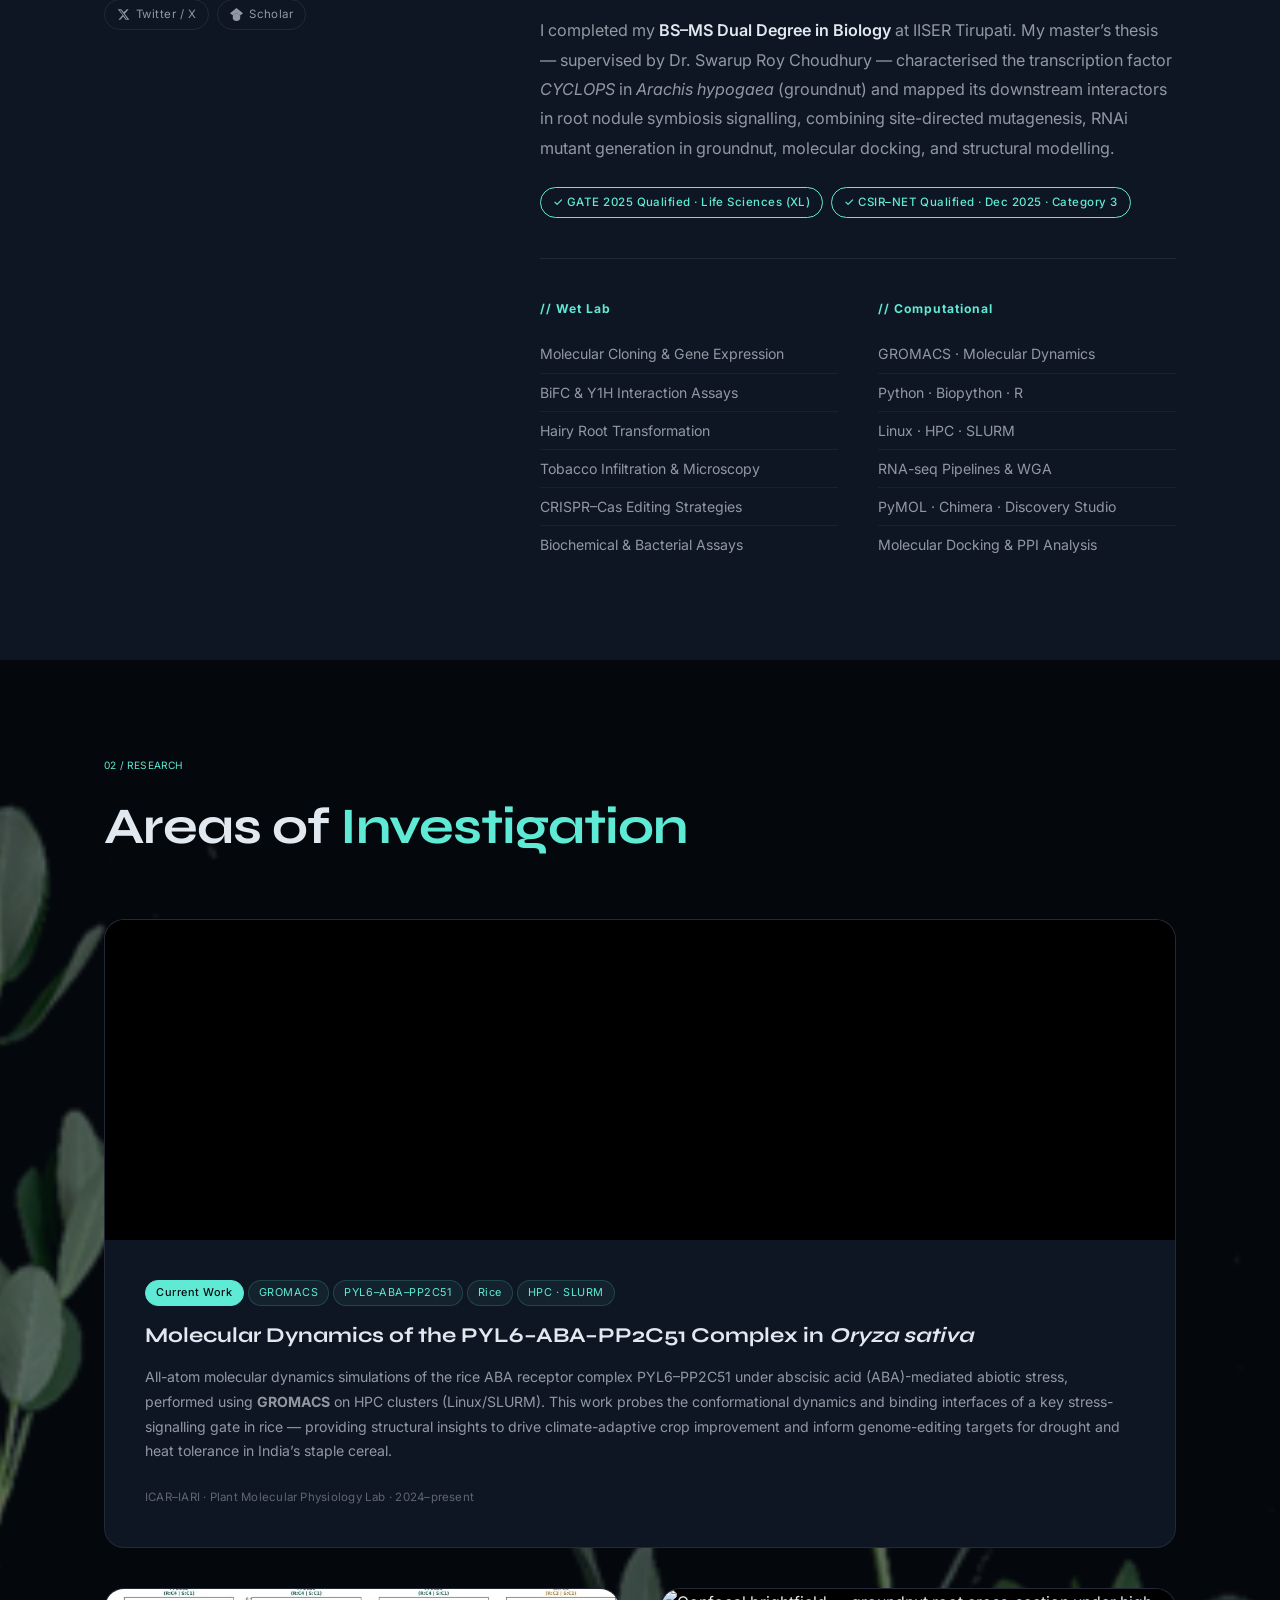
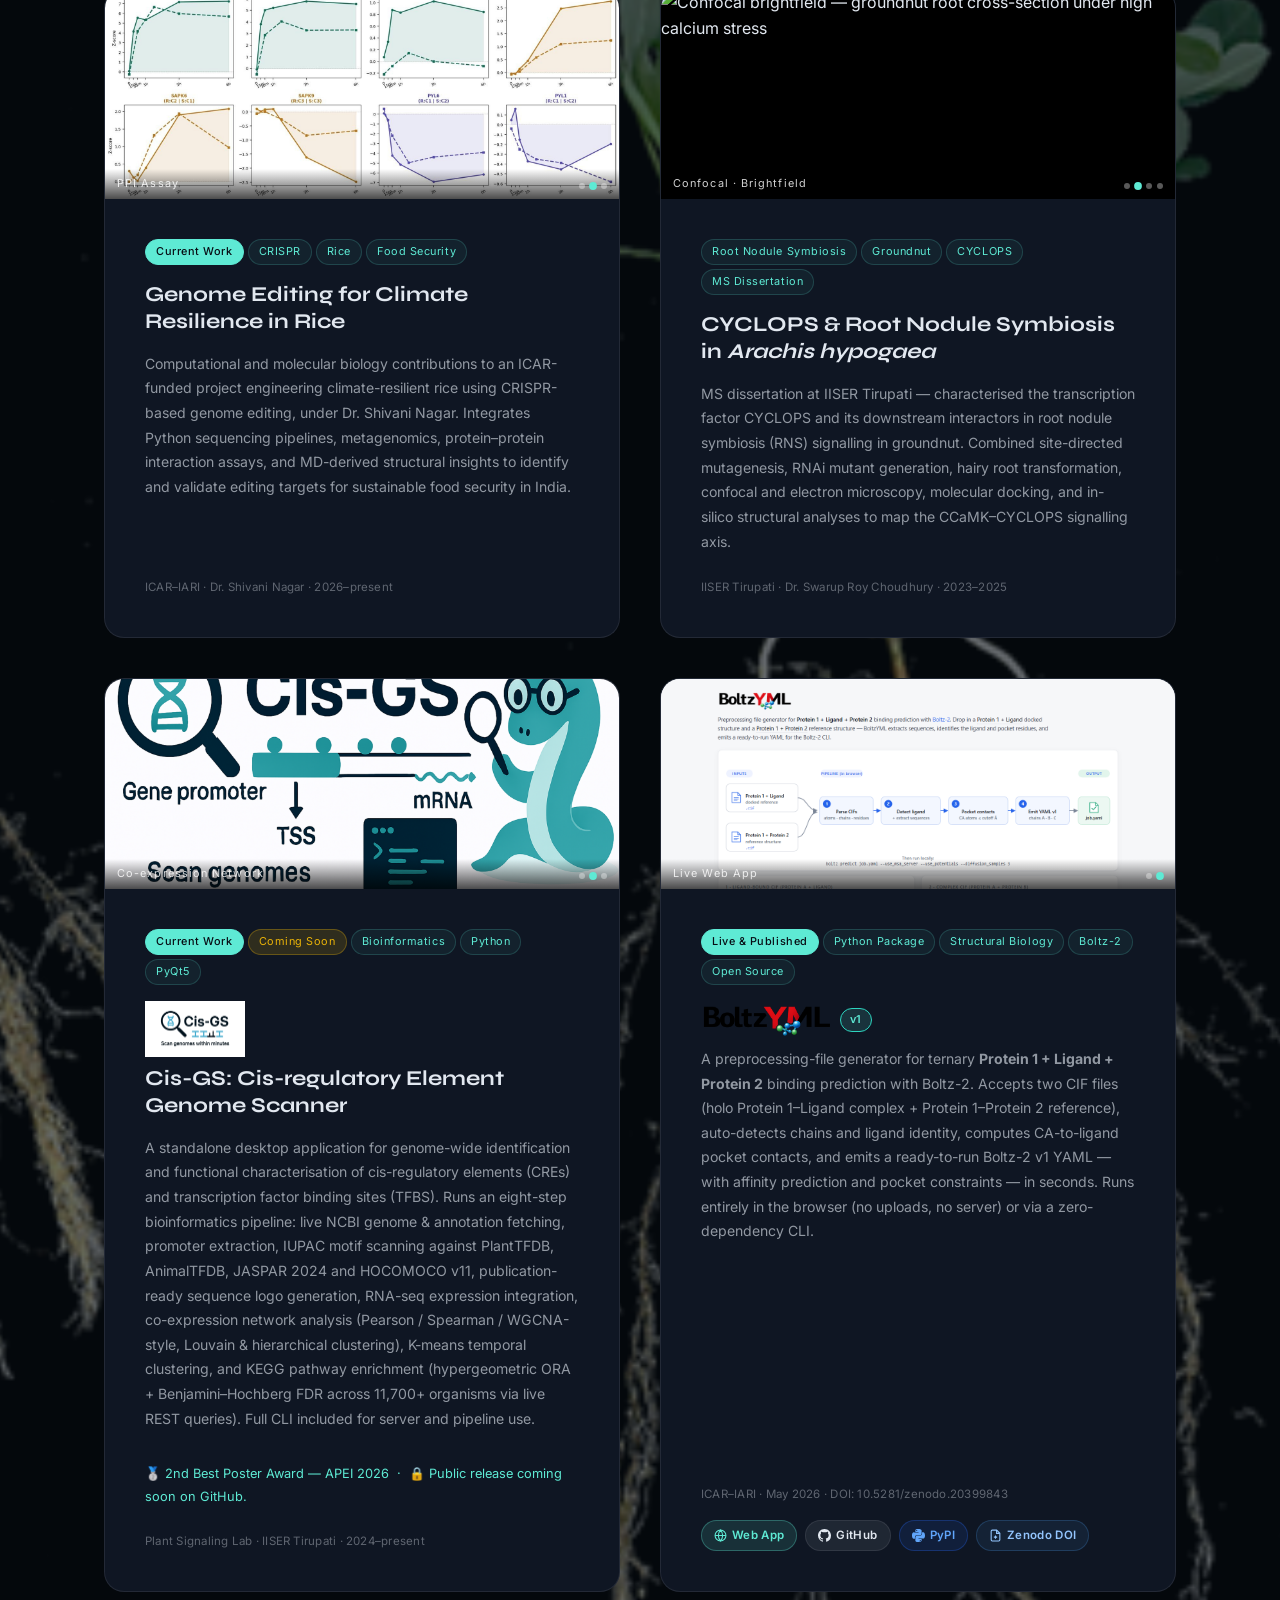
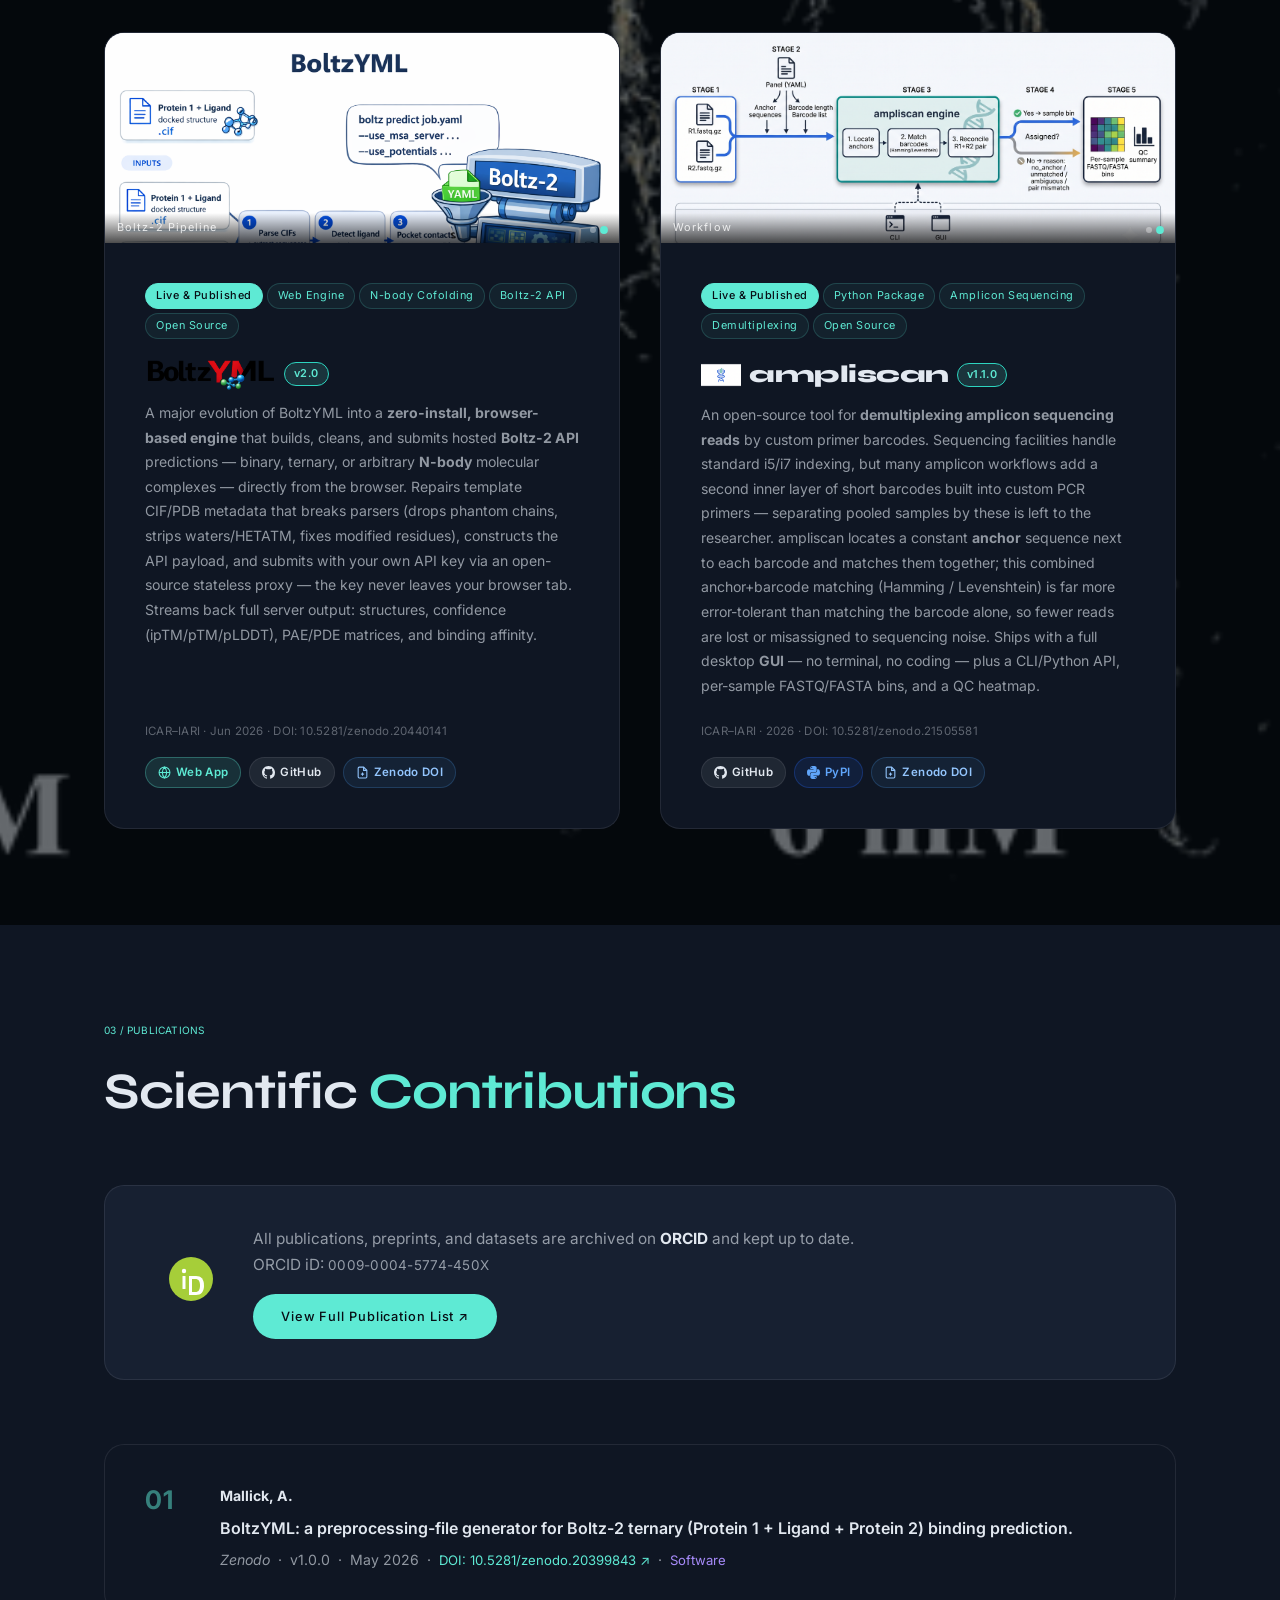
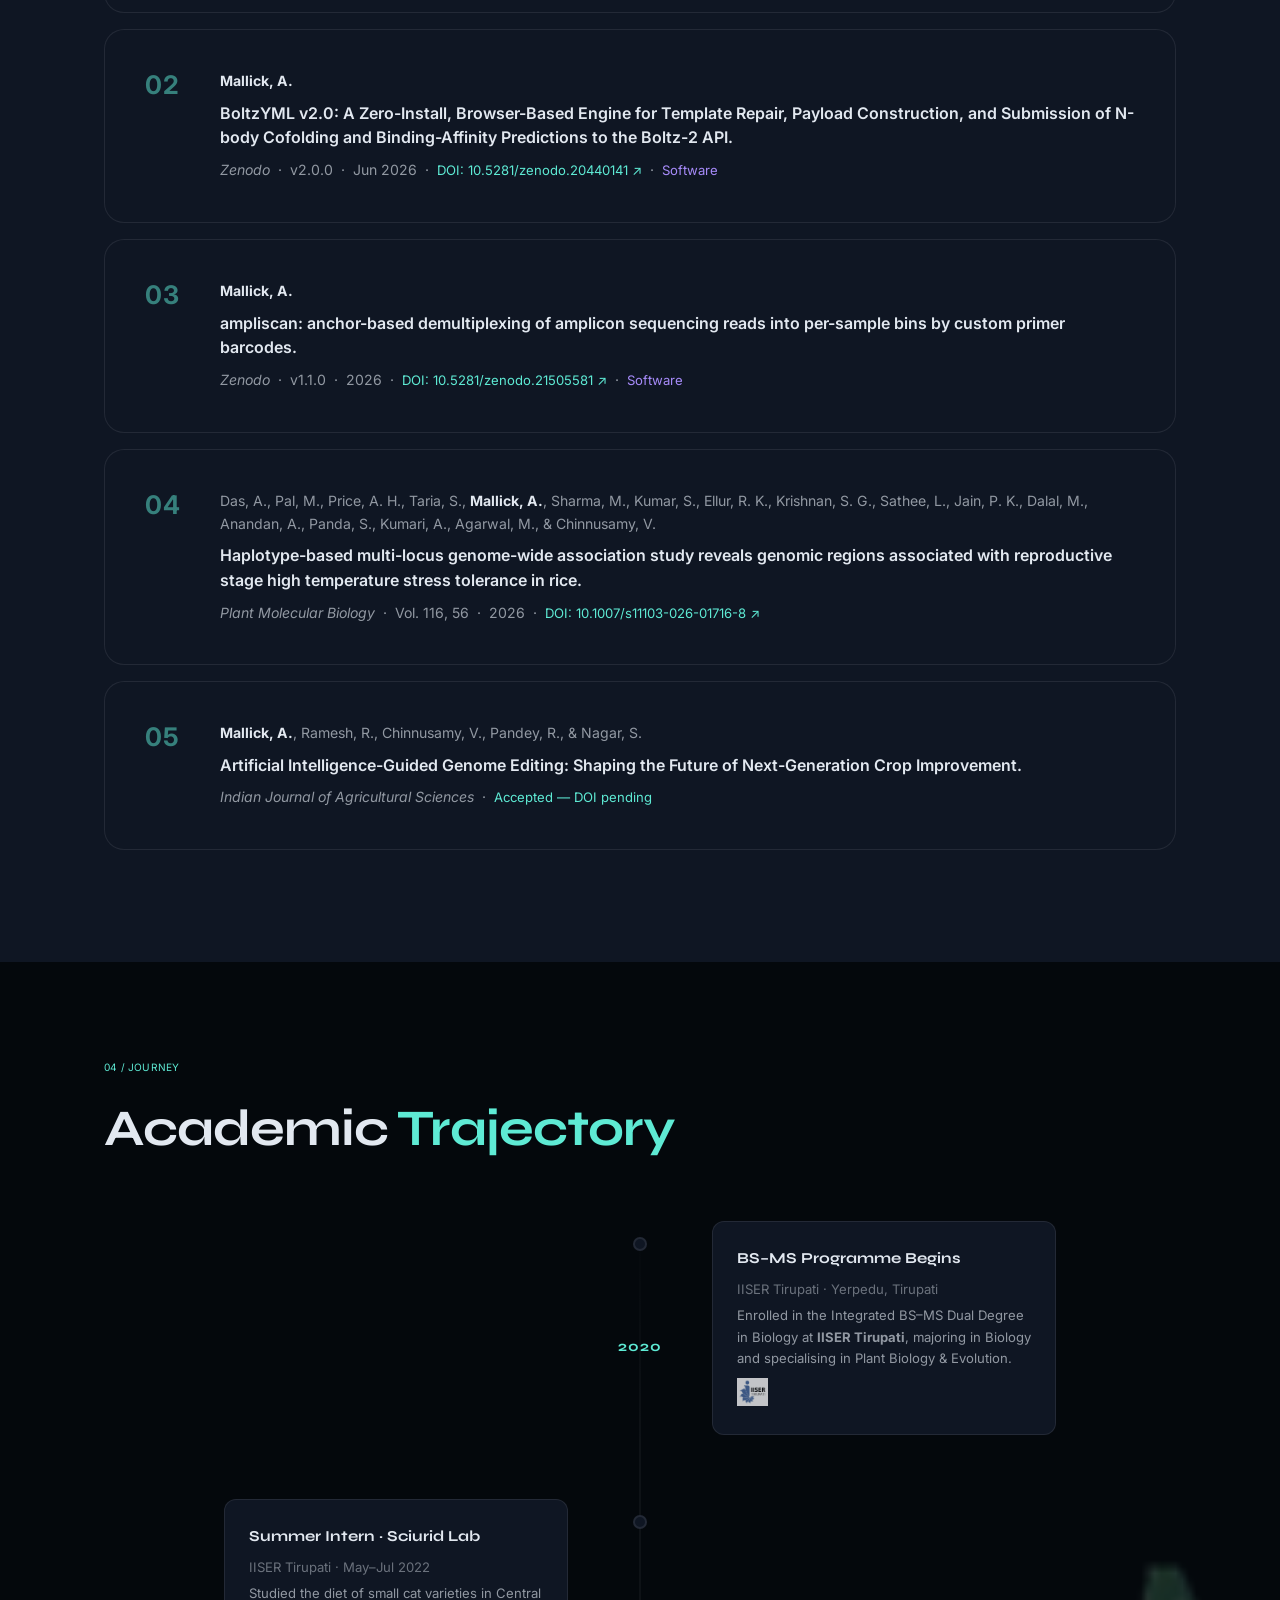
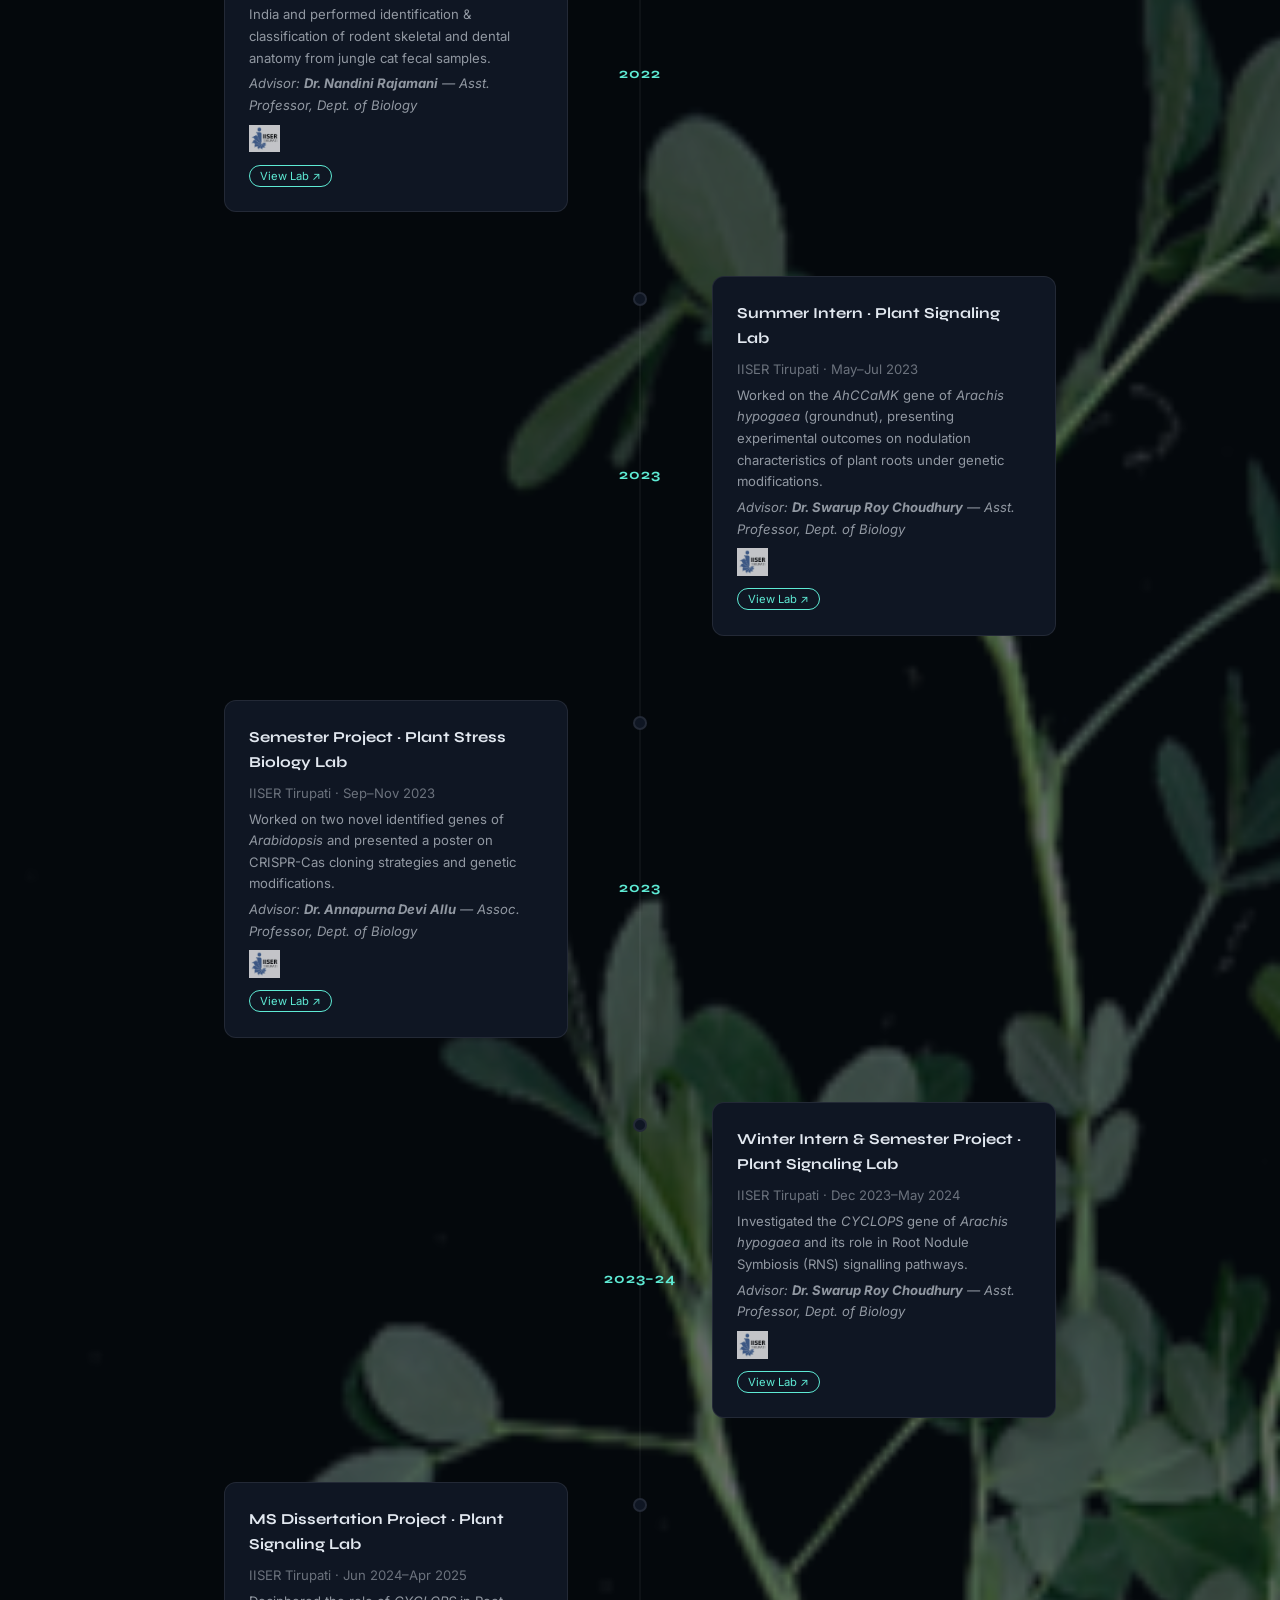
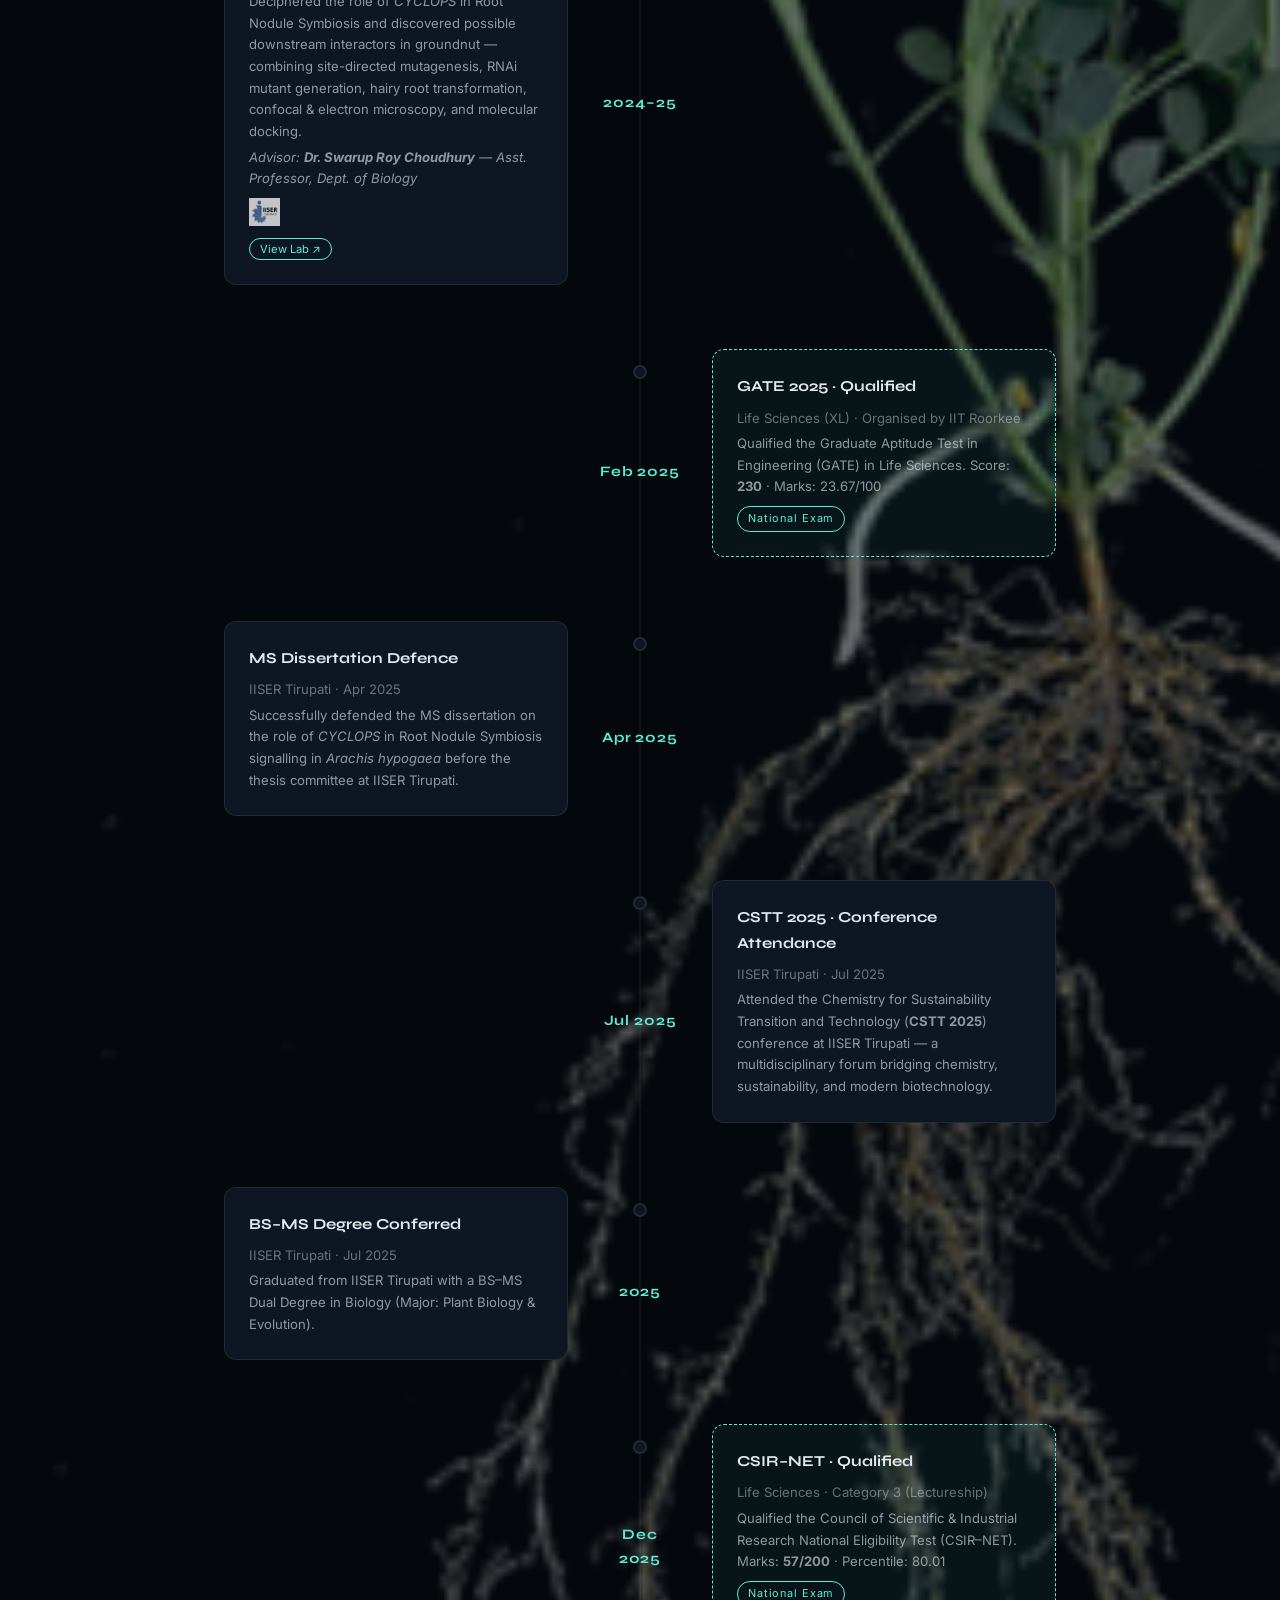
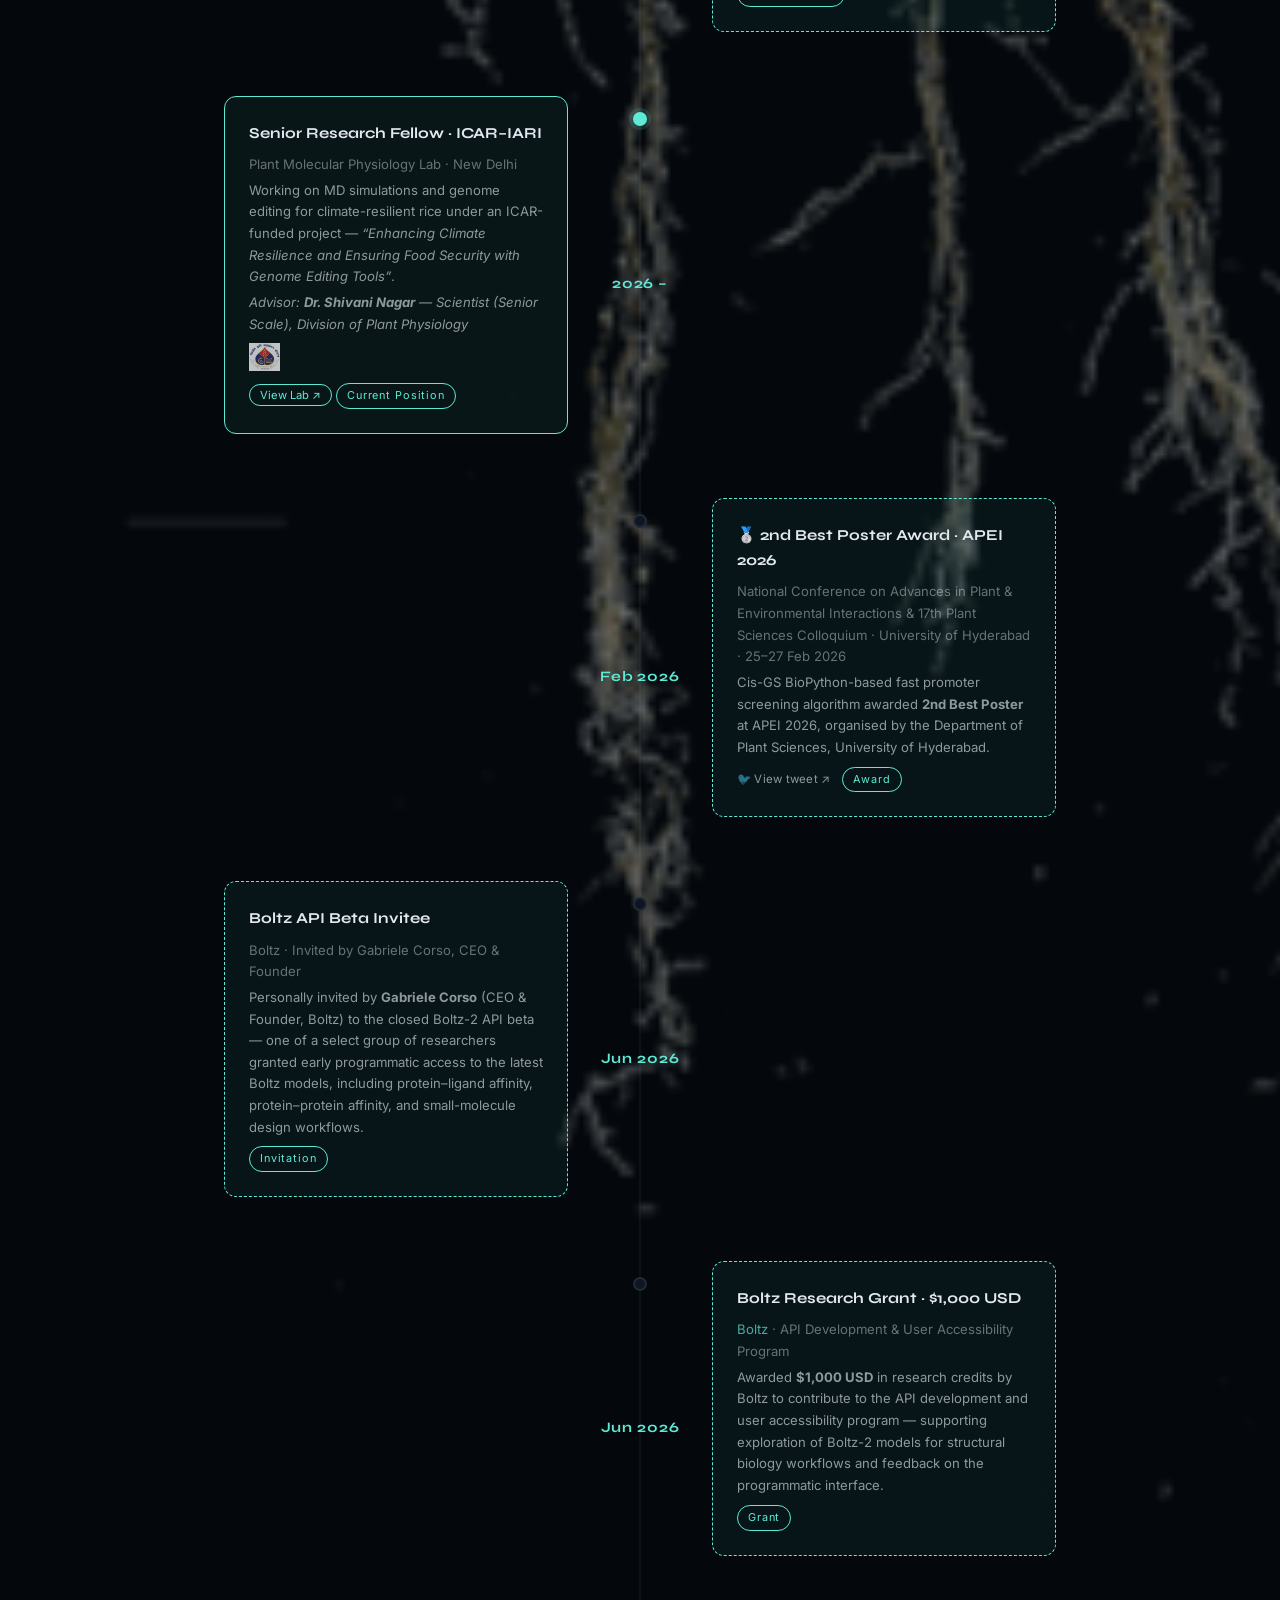
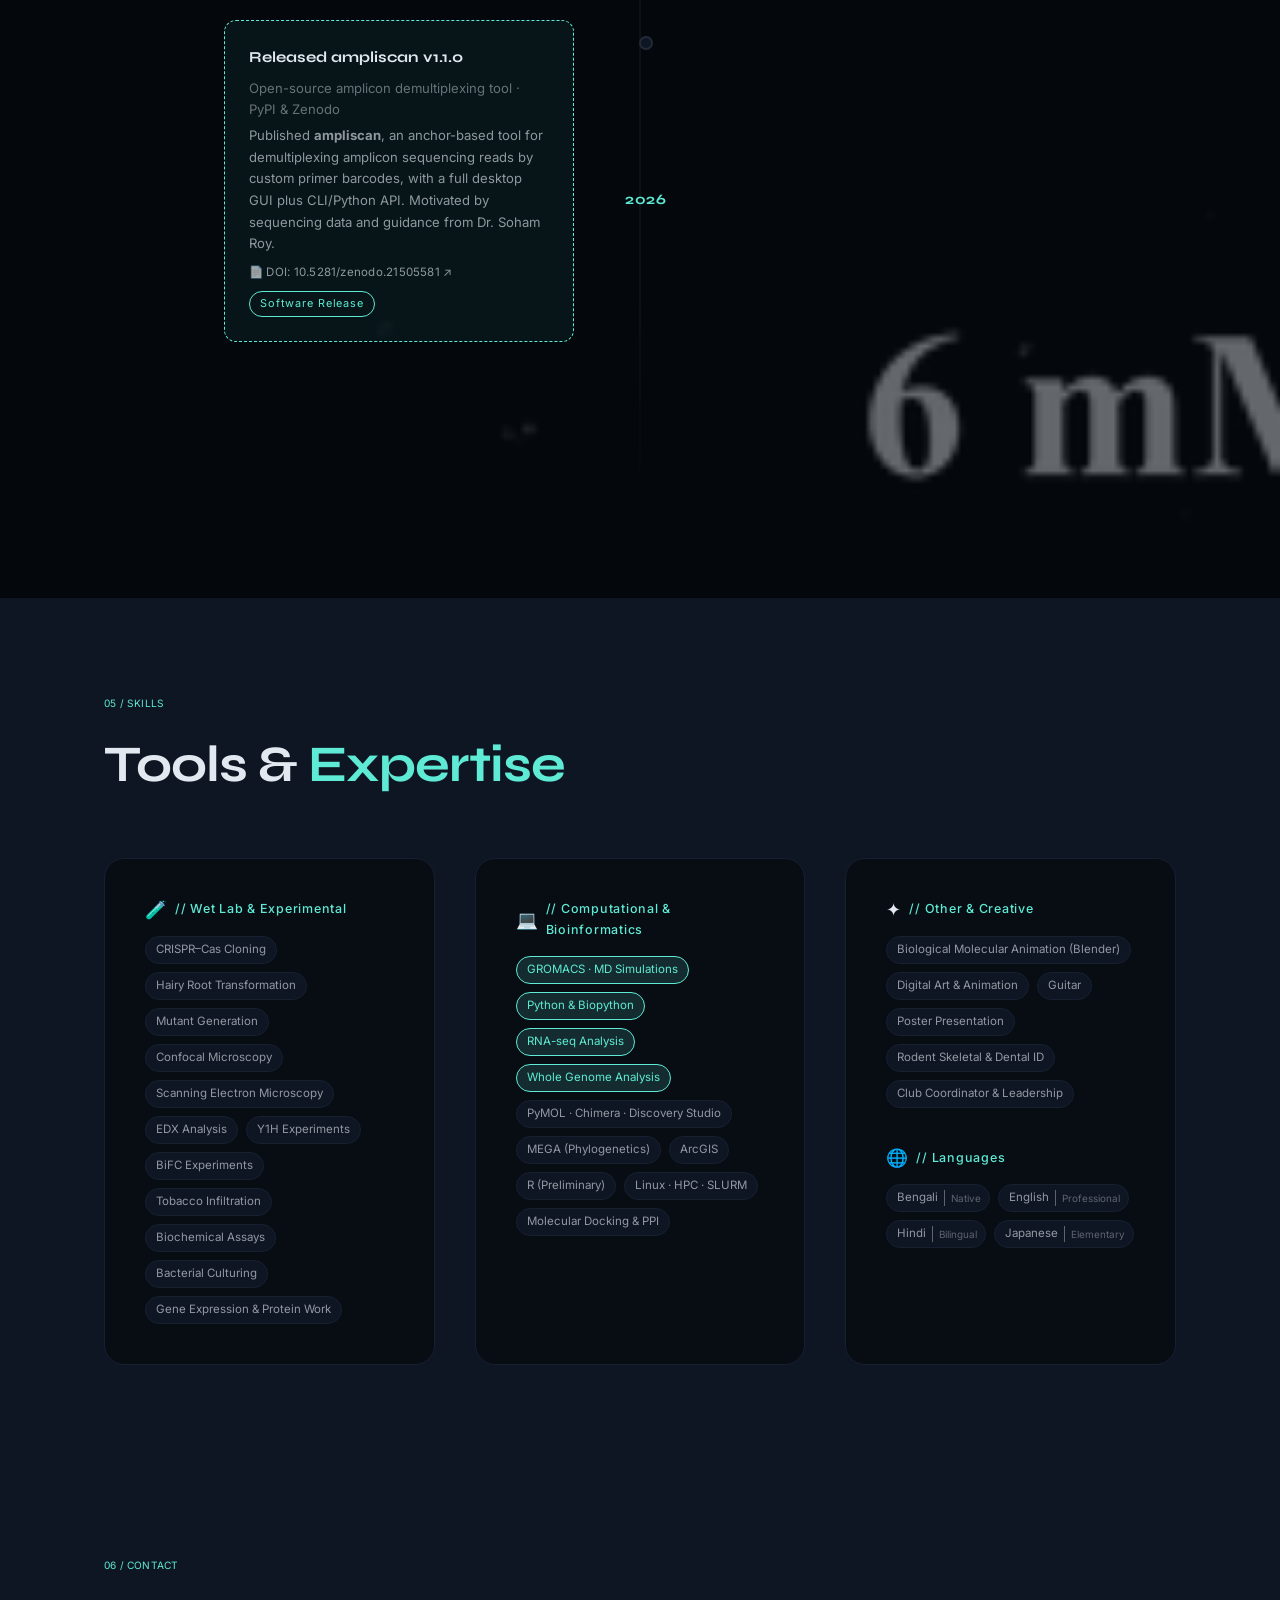
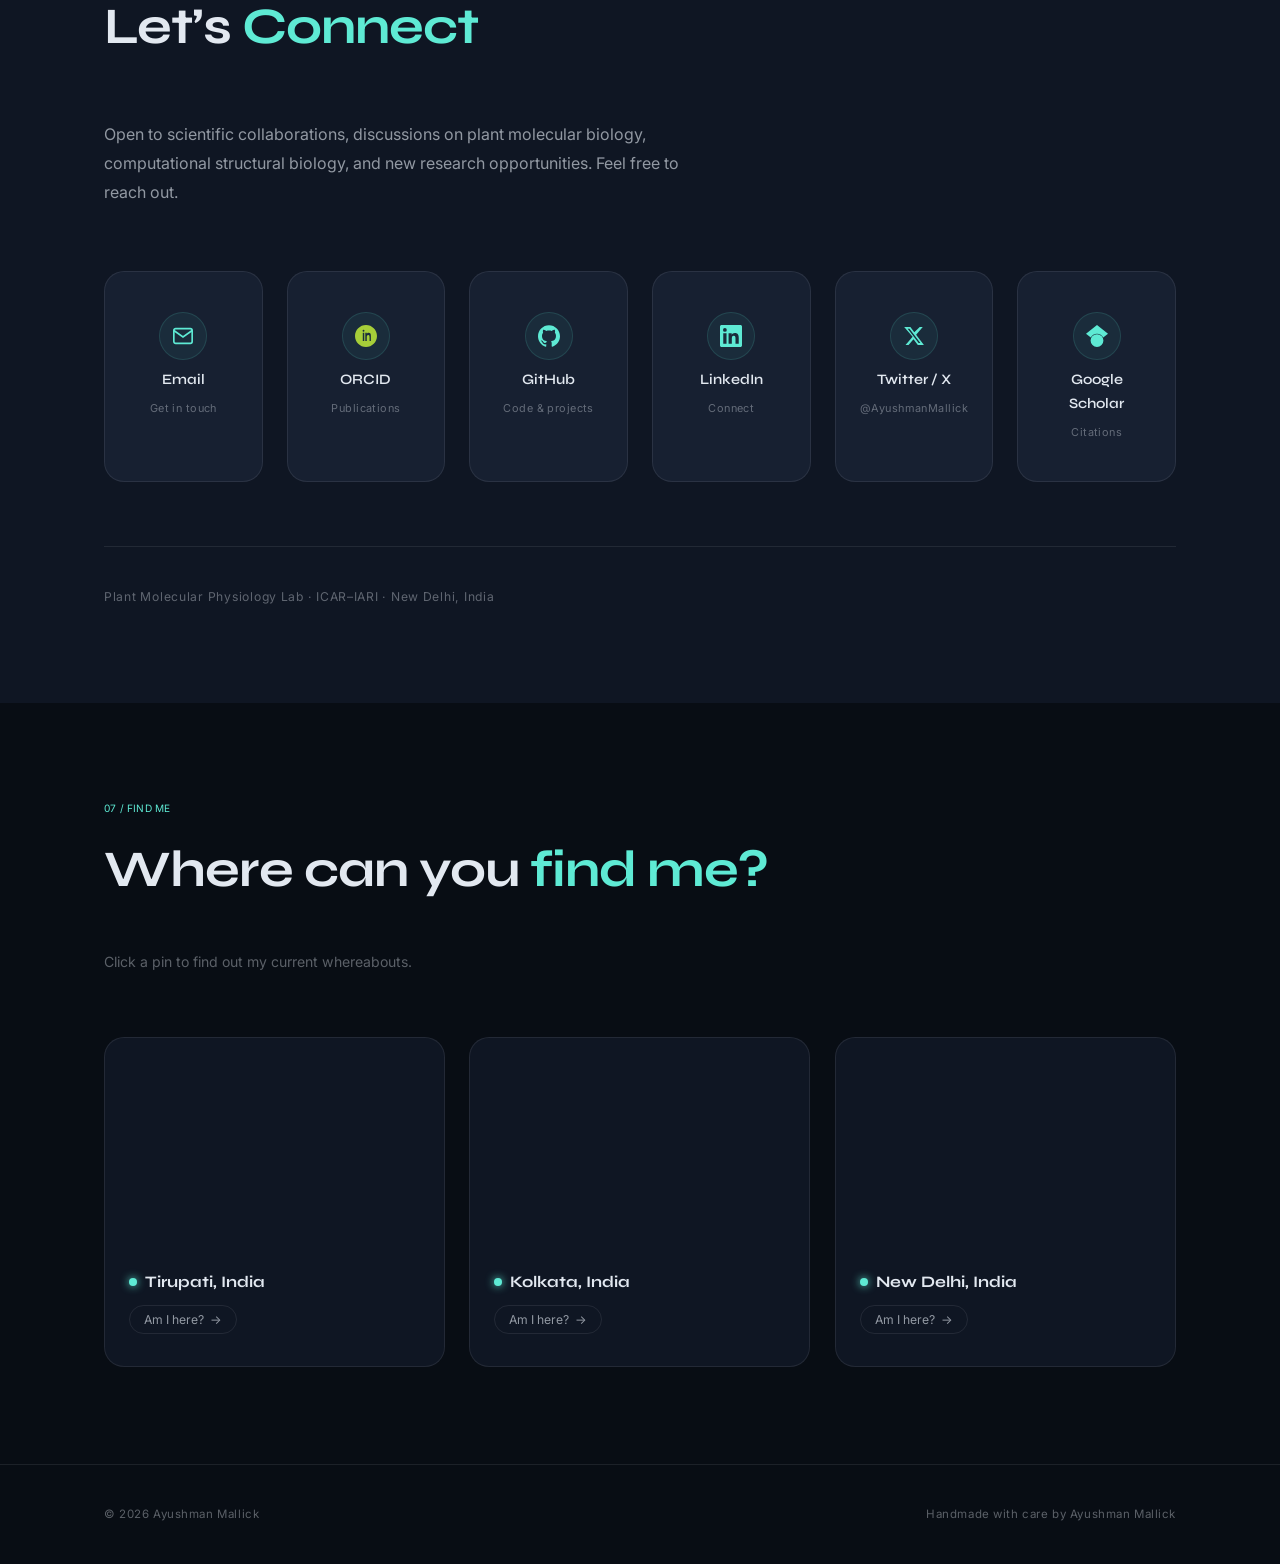
==== commit a3f8017d: "Add ampliscan and BoltzYML v2 cards, publications, and timeline entries" ====
--- a/index.html
+++ b/index.html
@@ -450,9 +450,9 @@
           </div>
         </article>
 
-        <!-- ── CARD 5: BoltzYML ── -->
+        <!-- ── CARD 5: BoltzYML v1 ── -->
         <article class="r-card r-card--boltzy reveal-up" data-delay="400">
-          <div class="r-card-img r-slideshow boltzy-slideshow" aria-label="BoltzYML screenshots">
+          <div class="r-card-img r-slideshow boltzy-slideshow" aria-label="BoltzYML v1 screenshots">
             <div class="r-slide r-slide--active boltzy-slide-bg">
               <img src="assets/images/boltzyml-banner.png"
                    alt="BoltzYML pipeline overview" loading="lazy" />
@@ -479,6 +479,7 @@
             <div class="boltzy-header">
               <img src="assets/images/boltzyml-logo.png"
                    alt="BoltzYML logo" class="boltzy-logo" loading="lazy" />
+              <span class="boltzy-version mono">v1</span>
             </div>
             <p class="r-desc">
               A preprocessing-file generator for ternary
@@ -490,7 +491,7 @@
               seconds. Runs entirely in the browser (no uploads, no server) or via a
               zero-dependency CLI.
             </p>
-            <p class="r-meta mono">ICAR&ndash;IARI &middot; 2026 &middot; DOI:&nbsp;10.5281/zenodo.20397272</p>
+            <p class="r-meta mono">ICAR&ndash;IARI &middot; May 2026 &middot; DOI:&nbsp;10.5281/zenodo.20399843</p>
             <div class="boltzy-links">
               <a href="https://ayushmania2002.github.io/boltzyml/" target="_blank" rel="noopener" class="boltzy-link boltzy-link--webapp">
                 <svg width="13" height="13" viewBox="0 0 24 24" fill="none" stroke="currentColor" stroke-width="2"><circle cx="12" cy="12" r="10"/><line x1="2" y1="12" x2="22" y2="12"/><path d="M12 2a15.3 15.3 0 0 1 4 10 15.3 15.3 0 0 1-4 10 15.3 15.3 0 0 1-4-10 15.3 15.3 0 0 1 4-10z"/></svg>
@@ -504,7 +505,128 @@
                 <svg width="13" height="13" viewBox="0 0 24 24" fill="currentColor"><path d="M11.914 0C5.82 0 6.2 2.656 6.2 2.656l.007 2.752h5.814v.826H3.9S0 5.789 0 11.969c0 6.18 3.403 5.96 3.403 5.96h2.03v-2.867s-.109-3.402 3.35-3.402h5.766s3.24.052 3.24-3.13V3.13S18.28 0 11.914 0zm-3.2 1.812a1.04 1.04 0 0 1 1.042 1.04 1.04 1.04 0 0 1-1.041 1.042A1.04 1.04 0 0 1 7.674 2.85a1.04 1.04 0 0 1 1.04-1.039zM12.086 24c6.094 0 5.714-2.656 5.714-2.656l-.007-2.752h-5.814v-.826h8.121S24 18.211 24 12.031c0-6.18-3.403-5.96-3.403-5.96h-2.03v2.867s.109 3.402-3.35 3.402H9.451s-3.24-.052-3.24 3.13v5.4S5.72 24 12.086 24zm3.2-1.812a1.04 1.04 0 0 1-1.042-1.04 1.04 1.04 0 0 1 1.041-1.042 1.04 1.04 0 0 1 1.041 1.041 1.04 1.04 0 0 1-1.04 1.04z"/></svg>
                 PyPI
               </a>
-              <a href="https://doi.org/10.5281/zenodo.20397272" target="_blank" rel="noopener" class="boltzy-link boltzy-link--doi">
+              <a href="https://doi.org/10.5281/zenodo.20399843" target="_blank" rel="noopener" class="boltzy-link boltzy-link--doi">
+                <svg width="13" height="13" viewBox="0 0 24 24" fill="none" stroke="currentColor" stroke-width="2"><path d="M14 2H6a2 2 0 0 0-2 2v16a2 2 0 0 0 2 2h12a2 2 0 0 0 2-2V8z"/><polyline points="14 2 14 8 20 8"/><line x1="12" y1="18" x2="12" y2="12"/><line x1="9" y1="15" x2="15" y2="15"/></svg>
+                Zenodo DOI
+              </a>
+            </div>
+          </div>
+        </article>
+
+        <!-- ── CARD 6: BoltzYML v2 ── -->
+        <article class="r-card r-card--boltzy reveal-up" data-delay="450">
+          <div class="r-card-img r-slideshow boltzy-slideshow" aria-label="BoltzYML v2 screenshots">
+            <div class="r-slide r-slide--active boltzy-slide-bg">
+              <img src="assets/images/boltzyml-v2-webapp.png"
+                   alt="BoltzYML v2 three-stage architecture" loading="lazy" />
+              <span class="r-slide-caption mono">v2 Architecture</span>
+            </div>
+            <div class="r-slide boltzy-slide-bg">
+              <img src="assets/images/boltzyml-banner.png"
+                   alt="BoltzYML pipeline overview" loading="lazy" />
+              <span class="r-slide-caption mono">Boltz-2 Pipeline</span>
+            </div>
+            <div class="r-slide-dots" aria-hidden="true">
+              <span class="r-slide-dot r-slide-dot--active"></span>
+              <span class="r-slide-dot"></span>
+            </div>
+          </div>
+          <div class="r-card-body">
+            <div class="r-tags">
+              <span class="r-tag r-tag--primary">Live &amp; Published</span>
+              <span class="r-tag">Web Engine</span>
+              <span class="r-tag">N-body Cofolding</span>
+              <span class="r-tag">Boltz-2 API</span>
+              <span class="r-tag">Open Source</span>
+            </div>
+            <div class="boltzy-header">
+              <img src="assets/images/boltzyml-logo.png"
+                   alt="BoltzYML logo" class="boltzy-logo" loading="lazy" />
+              <span class="boltzy-version mono">v2.0</span>
+            </div>
+            <p class="r-desc">
+              A major evolution of BoltzYML into a <strong>zero-install, browser-based engine</strong>
+              that builds, cleans, and submits hosted <strong>Boltz-2 API</strong> predictions —
+              binary, ternary, or arbitrary <strong>N-body</strong> molecular complexes — directly
+              from the browser. Repairs template CIF/PDB metadata that breaks parsers (drops phantom
+              chains, strips waters/HETATM, fixes modified residues), constructs the API payload,
+              and submits with your own API key via an open-source stateless proxy — the key never
+              leaves your browser tab. Streams back full server output: structures, confidence
+              (ipTM/pTM/pLDDT), PAE/PDE matrices, and binding affinity.
+            </p>
+            <p class="r-meta mono">ICAR&ndash;IARI &middot; Jun 2026 &middot; DOI:&nbsp;10.5281/zenodo.20440141</p>
+            <div class="boltzy-links">
+              <a href="https://ayushmania2002.github.io/boltzyml/v2.html" target="_blank" rel="noopener" class="boltzy-link boltzy-link--webapp">
+                <svg width="13" height="13" viewBox="0 0 24 24" fill="none" stroke="currentColor" stroke-width="2"><circle cx="12" cy="12" r="10"/><line x1="2" y1="12" x2="22" y2="12"/><path d="M12 2a15.3 15.3 0 0 1 4 10 15.3 15.3 0 0 1-4 10 15.3 15.3 0 0 1-4-10 15.3 15.3 0 0 1 4-10z"/></svg>
+                Web App
+              </a>
+              <a href="https://github.com/Ayushmania2002/boltzyml" target="_blank" rel="noopener" class="boltzy-link boltzy-link--github">
+                <svg width="13" height="13" viewBox="0 0 24 24" fill="currentColor"><path d="M12 0C5.37 0 0 5.37 0 12c0 5.31 3.435 9.795 8.205 11.385.6.105.825-.255.825-.57 0-.285-.015-1.23-.015-2.235-3.015.555-3.795-.735-4.035-1.41-.135-.345-.72-1.41-1.23-1.695-.42-.225-1.02-.78-.015-.795.945-.015 1.62.87 1.845 1.23 1.08 1.815 2.805 1.305 3.495.99.105-.78.42-1.305.765-1.605-2.67-.3-5.46-1.335-5.46-5.925 0-1.305.465-2.385 1.23-3.225-.12-.3-.54-1.53.12-3.18 0 0 1.005-.315 3.3 1.23.96-.27 1.98-.405 3-.405s2.04.135 3 .405c2.295-1.56 3.3-1.23 3.3-1.23.66 1.65.24 2.88.12 3.18.765.84 1.23 1.905 1.23 3.225 0 4.605-2.805 5.625-5.475 5.925.435.375.81 1.095.81 2.22 0 1.605-.015 2.895-.015 3.3 0 .315.225.69.825.57A12.02 12.02 0 0 0 24 12c0-6.63-5.37-12-12-12z"/></svg>
+                GitHub
+              </a>
+              <a href="https://doi.org/10.5281/zenodo.20440141" target="_blank" rel="noopener" class="boltzy-link boltzy-link--doi">
+                <svg width="13" height="13" viewBox="0 0 24 24" fill="none" stroke="currentColor" stroke-width="2"><path d="M14 2H6a2 2 0 0 0-2 2v16a2 2 0 0 0 2 2h12a2 2 0 0 0 2-2V8z"/><polyline points="14 2 14 8 20 8"/><line x1="12" y1="18" x2="12" y2="12"/><line x1="9" y1="15" x2="15" y2="15"/></svg>
+                Zenodo DOI
+              </a>
+            </div>
+          </div>
+        </article>
+
+        <!-- ── CARD 7: Ampliscan ── -->
+        <article class="r-card r-card--boltzy reveal-up" data-delay="500">
+          <div class="r-card-img r-slideshow boltzy-slideshow" aria-label="ampliscan screenshots">
+            <div class="r-slide r-slide--active boltzy-slide-bg">
+              <img src="assets/images/ampliscan-cover.png"
+                   alt="ampliscan — sort sequencing reads into per-sample bins" loading="lazy" />
+              <span class="r-slide-caption mono">Overview</span>
+            </div>
+            <div class="r-slide boltzy-slide-bg">
+              <img src="assets/images/ampliscan-workflow.png"
+                   alt="ampliscan five-stage demultiplexing workflow" loading="lazy" />
+              <span class="r-slide-caption mono">Workflow</span>
+            </div>
+            <div class="r-slide-dots" aria-hidden="true">
+              <span class="r-slide-dot r-slide-dot--active"></span>
+              <span class="r-slide-dot"></span>
+            </div>
+          </div>
+          <div class="r-card-body">
+            <div class="r-tags">
+              <span class="r-tag r-tag--primary">Live &amp; Published</span>
+              <span class="r-tag">Python Package</span>
+              <span class="r-tag">Amplicon Sequencing</span>
+              <span class="r-tag">Demultiplexing</span>
+              <span class="r-tag">Open Source</span>
+            </div>
+            <div class="boltzy-header">
+              <img src="assets/images/ampliscan-logo.png"
+                   alt="ampliscan logo" class="boltzy-logo ampliscan-logo" loading="lazy" />
+              <span class="boltzy-title-text">ampliscan</span>
+              <span class="boltzy-version mono">v1.1.0</span>
+            </div>
+            <p class="r-desc">
+              An open-source tool for <strong>demultiplexing amplicon sequencing reads</strong> by
+              custom primer barcodes. Sequencing facilities handle standard i5/i7 indexing, but many
+              amplicon workflows add a second inner layer of short barcodes built into custom PCR
+              primers — separating pooled samples by these is left to the researcher. ampliscan
+              locates a constant <strong>anchor</strong> sequence next to each barcode and matches
+              them together; this combined anchor+barcode matching (Hamming / Levenshtein) is far
+              more error-tolerant than matching the barcode alone, so fewer reads are lost or
+              misassigned to sequencing noise. Ships with a full desktop <strong>GUI</strong> — no
+              terminal, no coding — plus a CLI/Python API, per-sample FASTQ/FASTA bins, and a QC
+              heatmap.
+            </p>
+            <p class="r-meta mono">ICAR&ndash;IARI &middot; 2026 &middot; DOI:&nbsp;10.5281/zenodo.21505581</p>
+            <div class="boltzy-links">
+              <a href="https://github.com/Ayushmania2002/ampliscan" target="_blank" rel="noopener" class="boltzy-link boltzy-link--github">
+                <svg width="13" height="13" viewBox="0 0 24 24" fill="currentColor"><path d="M12 0C5.37 0 0 5.37 0 12c0 5.31 3.435 9.795 8.205 11.385.6.105.825-.255.825-.57 0-.285-.015-1.23-.015-2.235-3.015.555-3.795-.735-4.035-1.41-.135-.345-.72-1.41-1.23-1.695-.42-.225-1.02-.78-.015-.795.945-.015 1.62.87 1.845 1.23 1.08 1.815 2.805 1.305 3.495.99.105-.78.42-1.305.765-1.605-2.67-.3-5.46-1.335-5.46-5.925 0-1.305.465-2.385 1.23-3.225-.12-.3-.54-1.53.12-3.18 0 0 1.005-.315 3.3 1.23.96-.27 1.98-.405 3-.405s2.04.135 3 .405c2.295-1.56 3.3-1.23 3.3-1.23.66 1.65.24 2.88.12 3.18.765.84 1.23 1.905 1.23 3.225 0 4.605-2.805 5.625-5.475 5.925.435.375.81 1.095.81 2.22 0 1.605-.015 2.895-.015 3.3 0 .315.225.69.825.57A12.02 12.02 0 0 0 24 12c0-6.63-5.37-12-12-12z"/></svg>
+                GitHub
+              </a>
+              <a href="https://pypi.org/project/ampliscan/" target="_blank" rel="noopener" class="boltzy-link boltzy-link--pypi">
+                <svg width="13" height="13" viewBox="0 0 24 24" fill="currentColor"><path d="M11.914 0C5.82 0 6.2 2.656 6.2 2.656l.007 2.752h5.814v.826H3.9S0 5.789 0 11.969c0 6.18 3.403 5.96 3.403 5.96h2.03v-2.867s-.109-3.402 3.35-3.402h5.766s3.24.052 3.24-3.13V3.13S18.28 0 11.914 0zm-3.2 1.812a1.04 1.04 0 0 1 1.042 1.04 1.04 1.04 0 0 1-1.041 1.042A1.04 1.04 0 0 1 7.674 2.85a1.04 1.04 0 0 1 1.04-1.039zM12.086 24c6.094 0 5.714-2.656 5.714-2.656l-.007-2.752h-5.814v-.826h8.121S24 18.211 24 12.031c0-6.18-3.403-5.96-3.403-5.96h-2.03v2.867s.109 3.402-3.35 3.402H9.451s-3.24-.052-3.24 3.13v5.4S5.72 24 12.086 24zm3.2-1.812a1.04 1.04 0 0 1-1.042-1.04 1.04 1.04 0 0 1 1.041-1.042 1.04 1.04 0 0 1 1.041 1.041 1.04 1.04 0 0 1-1.04 1.04z"/></svg>
+                PyPI
+              </a>
+              <a href="https://doi.org/10.5281/zenodo.21505581" target="_blank" rel="noopener" class="boltzy-link boltzy-link--doi">
                 <svg width="13" height="13" viewBox="0 0 24 24" fill="none" stroke="currentColor" stroke-width="2"><path d="M14 2H6a2 2 0 0 0-2 2v16a2 2 0 0 0 2 2h12a2 2 0 0 0 2-2V8z"/><polyline points="14 2 14 8 20 8"/><line x1="12" y1="18" x2="12" y2="12"/><line x1="9" y1="15" x2="15" y2="15"/></svg>
                 Zenodo DOI
               </a>
@@ -572,9 +694,22 @@
           </div>
         </div>
 
-        <!-- 03: Plant Molecular Biology -->
+        <!-- 03: ampliscan software -->
         <div class="pub-entry reveal-up" data-delay="50">
           <span class="pub-number mono">03</span>
+          <div class="pub-content">
+            <p class="pub-authors"><strong>Mallick, A.</strong></p>
+            <p class="pub-title">ampliscan: anchor-based demultiplexing of amplicon sequencing reads into per-sample bins by custom primer barcodes.</p>
+            <p class="pub-journal"><em>Zenodo</em> &nbsp;&middot;&nbsp; v1.1.0 &nbsp;&middot;&nbsp; 2026 &nbsp;&middot;&nbsp;
+              <a href="https://doi.org/10.5281/zenodo.21505581" target="_blank" rel="noopener" class="pub-doi">DOI: 10.5281/zenodo.21505581 &#x2197;</a>
+              &nbsp;&middot;&nbsp; <span class="pub-status pub-status--software">Software</span>
+            </p>
+          </div>
+        </div>
+
+        <!-- 04: Plant Molecular Biology -->
+        <div class="pub-entry reveal-up" data-delay="80">
+          <span class="pub-number mono">04</span>
           <div class="pub-content">
             <p class="pub-authors">
               Das, A., Pal, M., Price, A. H., Taria, S., <strong>Mallick, A.</strong>, Sharma, M., Kumar, S.,
@@ -588,9 +723,9 @@
           </div>
         </div>
 
-        <!-- 04: Indian Journal of Agricultural Sciences -->
+        <!-- 05: Indian Journal of Agricultural Sciences -->
         <div class="pub-entry reveal-up" data-delay="100">
-          <span class="pub-number mono">04</span>
+          <span class="pub-number mono">05</span>
           <div class="pub-content">
             <p class="pub-authors">
               <strong>Mallick, A.</strong>, Ramesh, R., Chinnusamy, V., Pandey, R., &amp; Nagar, S.
@@ -961,6 +1096,27 @@
           </div>
         </div>
 
+        <!-- 2026 · ampliscan release -->
+        <div class="tl-item">
+          <div class="tl-dot"></div>
+          <span class="tl-year mono">2026</span>
+          <div class="tl-card tl-card--achievement tl-card--gallery"
+               data-gallery-imgs="assets/images/ampliscan-cover.png|assets/images/ampliscan-workflow.png"
+               data-gallery-alt="ampliscan — amplicon demultiplexing tool">
+            <h3>Released ampliscan v1.1.0</h3>
+            <p class="tl-inst">Open-source amplicon demultiplexing tool &middot; PyPI &amp; Zenodo</p>
+            <p>Published <strong>ampliscan</strong>, an anchor-based tool for demultiplexing amplicon
+            sequencing reads by custom primer barcodes, with a full desktop GUI plus CLI/Python API.
+            Motivated by sequencing data and guidance from Dr.&nbsp;Soham Roy.</p>
+            <a href="https://doi.org/10.5281/zenodo.21505581" target="_blank" rel="noopener"
+               class="tl-tweet-link mono">&#x1F4C4; DOI: 10.5281/zenodo.21505581 &#x2197;</a>
+            <span class="tl-badge mono">Software Release</span>
+            <div class="tl-img-preview">
+              <img src="assets/images/ampliscan-cover.png" alt="ampliscan cover" loading="lazy" />
+            </div>
+          </div>
+        </div>
+
     </div>
   </section>
 
--- a/styles/main.css
+++ b/styles/main.css
@@ -2019,6 +2019,9 @@
   display         : block;
 }
 .boltzy-header {
+  display      : flex;
+  align-items  : center;
+  gap          : var(--sp-sm);
   margin-bottom: var(--sp-sm);
 }
 .boltzy-logo {
@@ -2033,6 +2036,26 @@
 }
 .cisgs-logo {
   height    : 56px;
+}
+.ampliscan-logo {
+  height    : 40px;
+}
+.boltzy-title-text {
+  font-family   : var(--f-display);
+  font-weight   : 800;
+  font-size     : 1.5rem;
+  letter-spacing: -0.02em;
+  color         : var(--text);
+}
+.boltzy-version {
+  font-size    : .68rem;
+  font-weight  : 600;
+  letter-spacing: .04em;
+  color        : var(--accent);
+  background    : var(--accent-glow);
+  border        : 1px solid var(--accent-dim);
+  border-radius : var(--r-pill);
+  padding       : 2px 9px;
 }
 .boltzy-links {
   display    : flex;
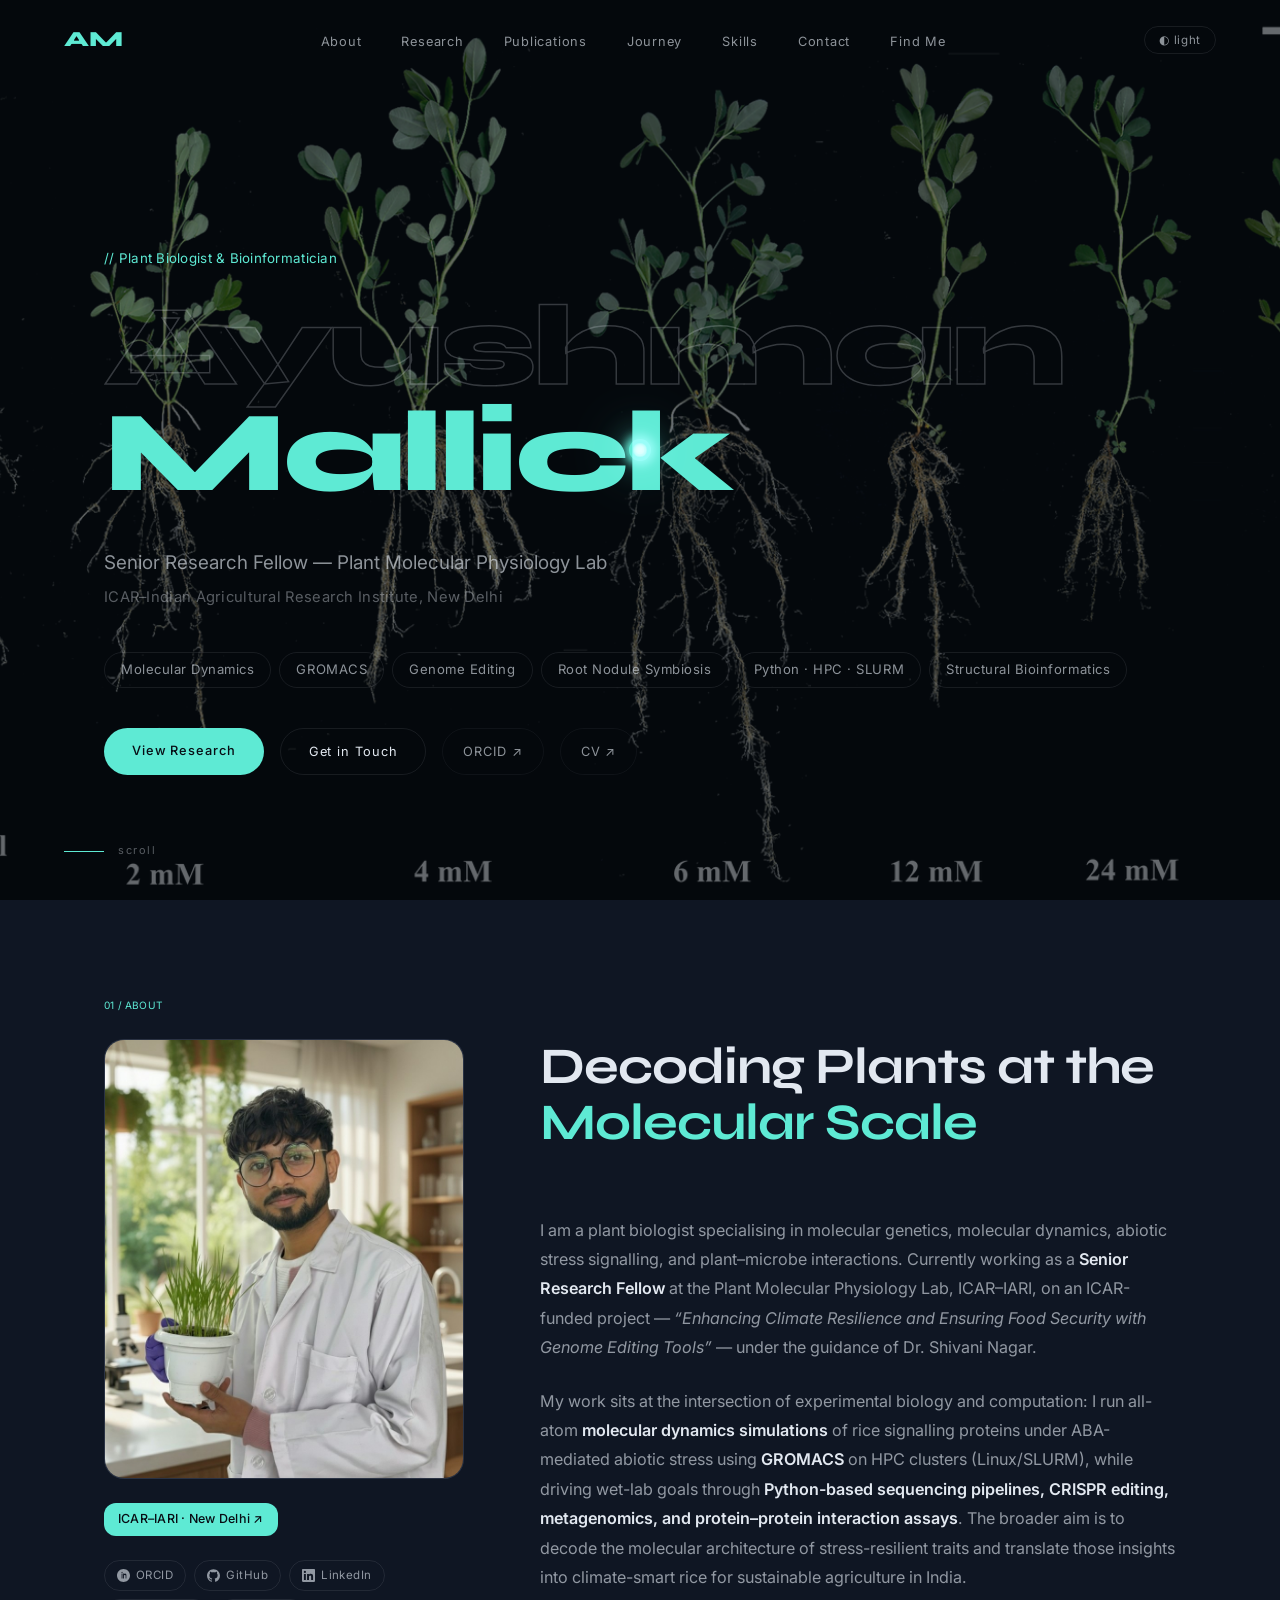
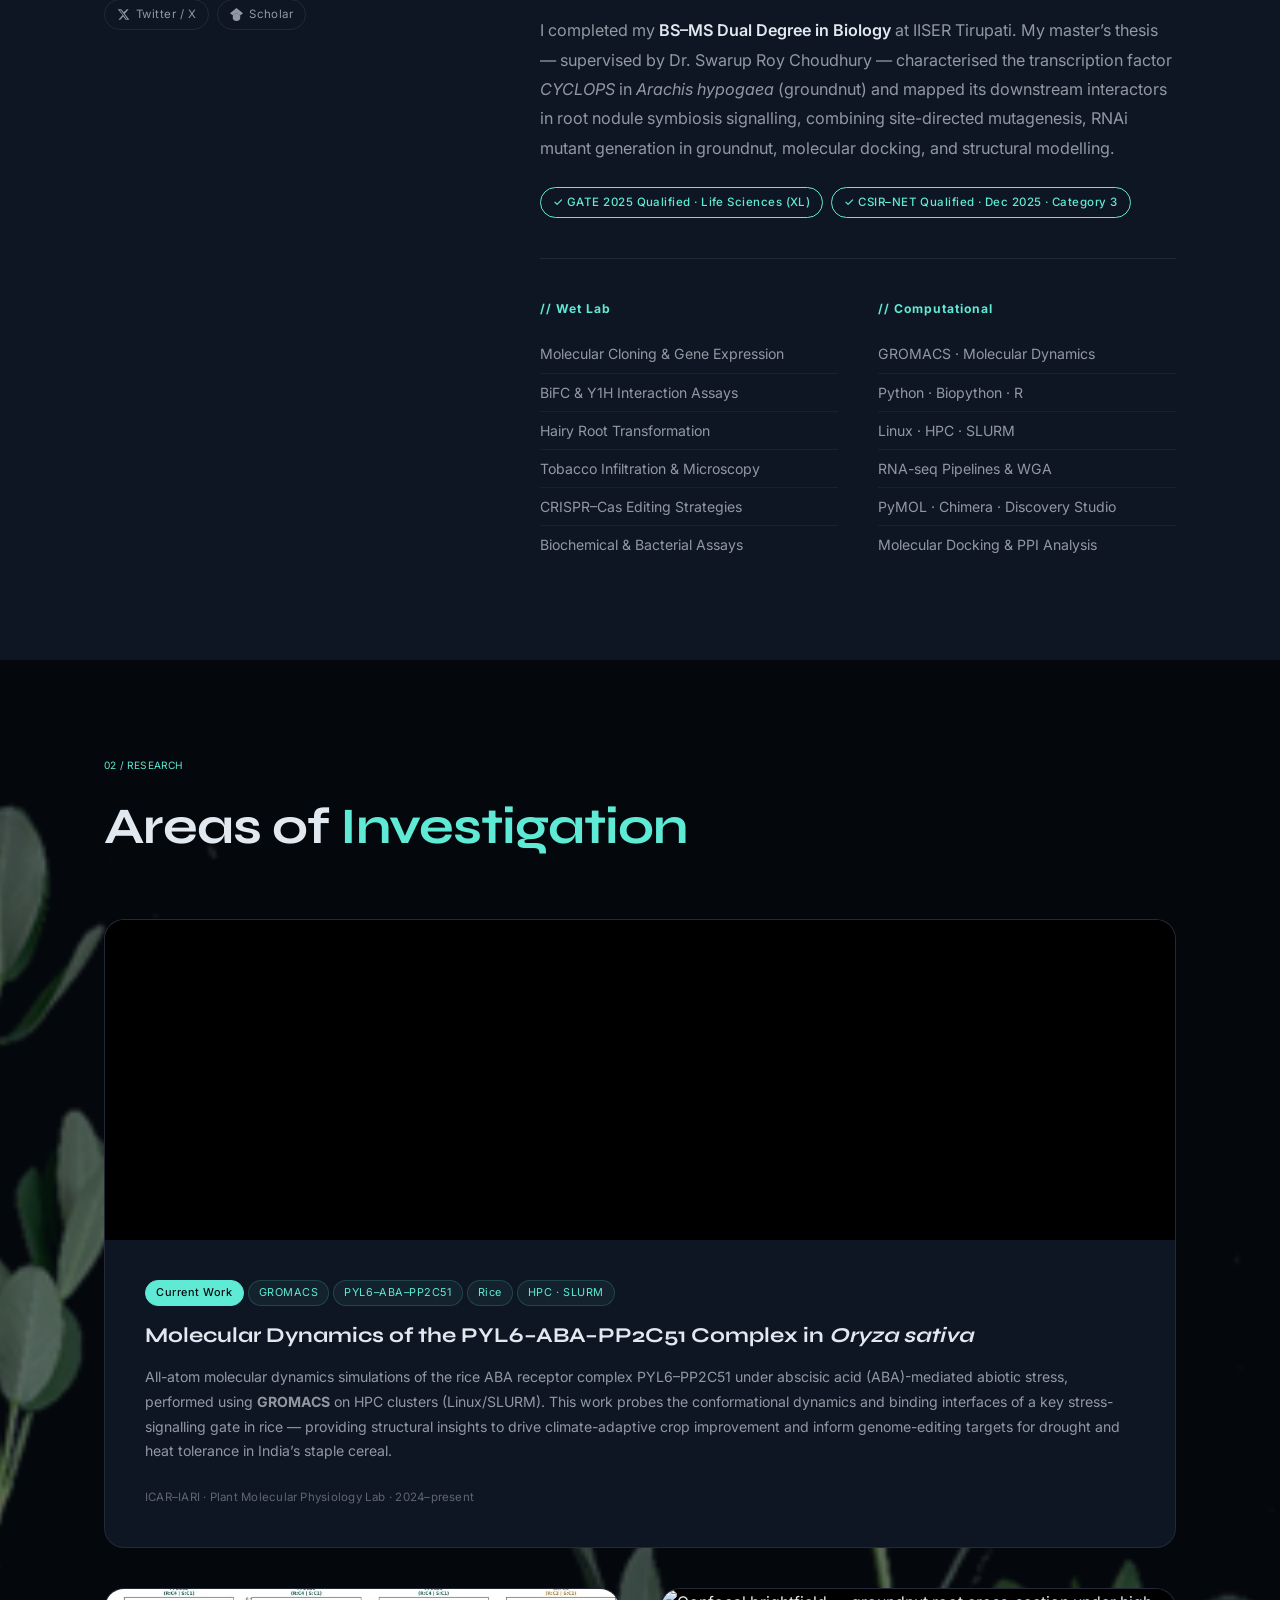
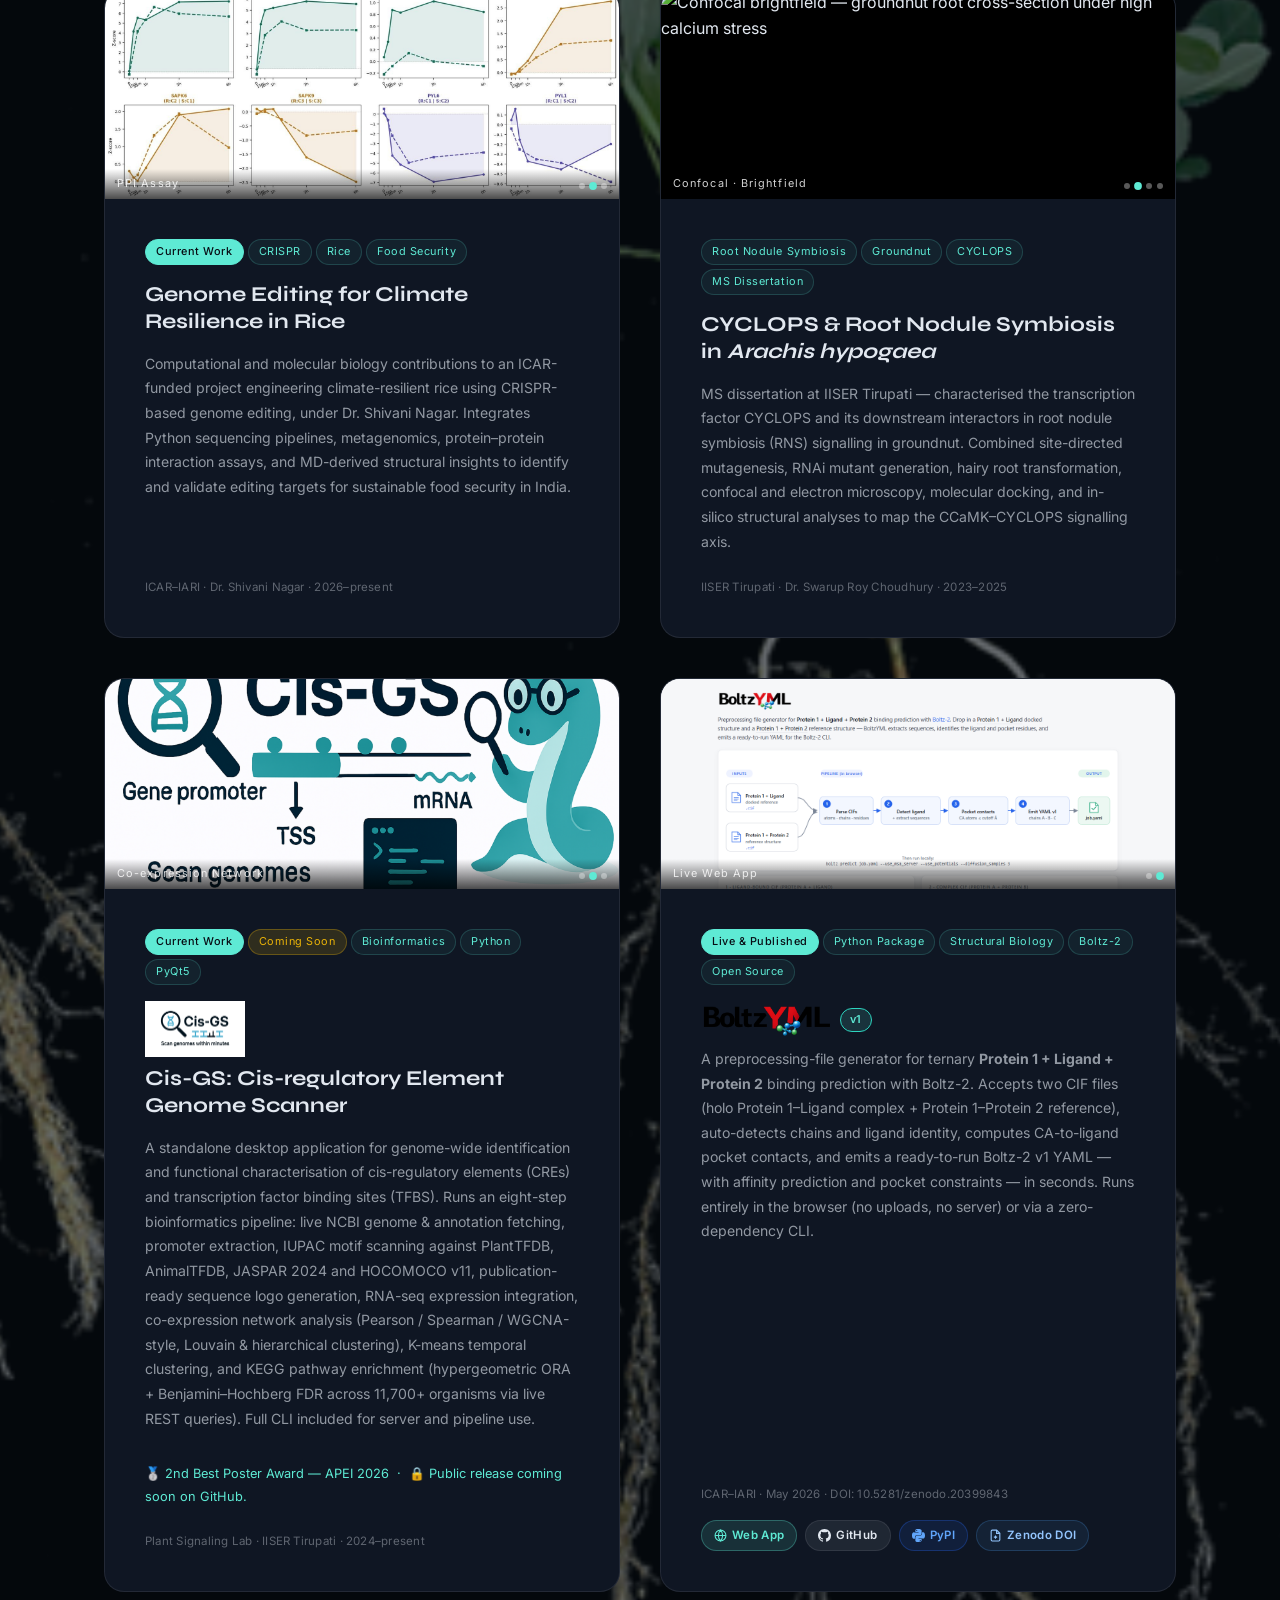
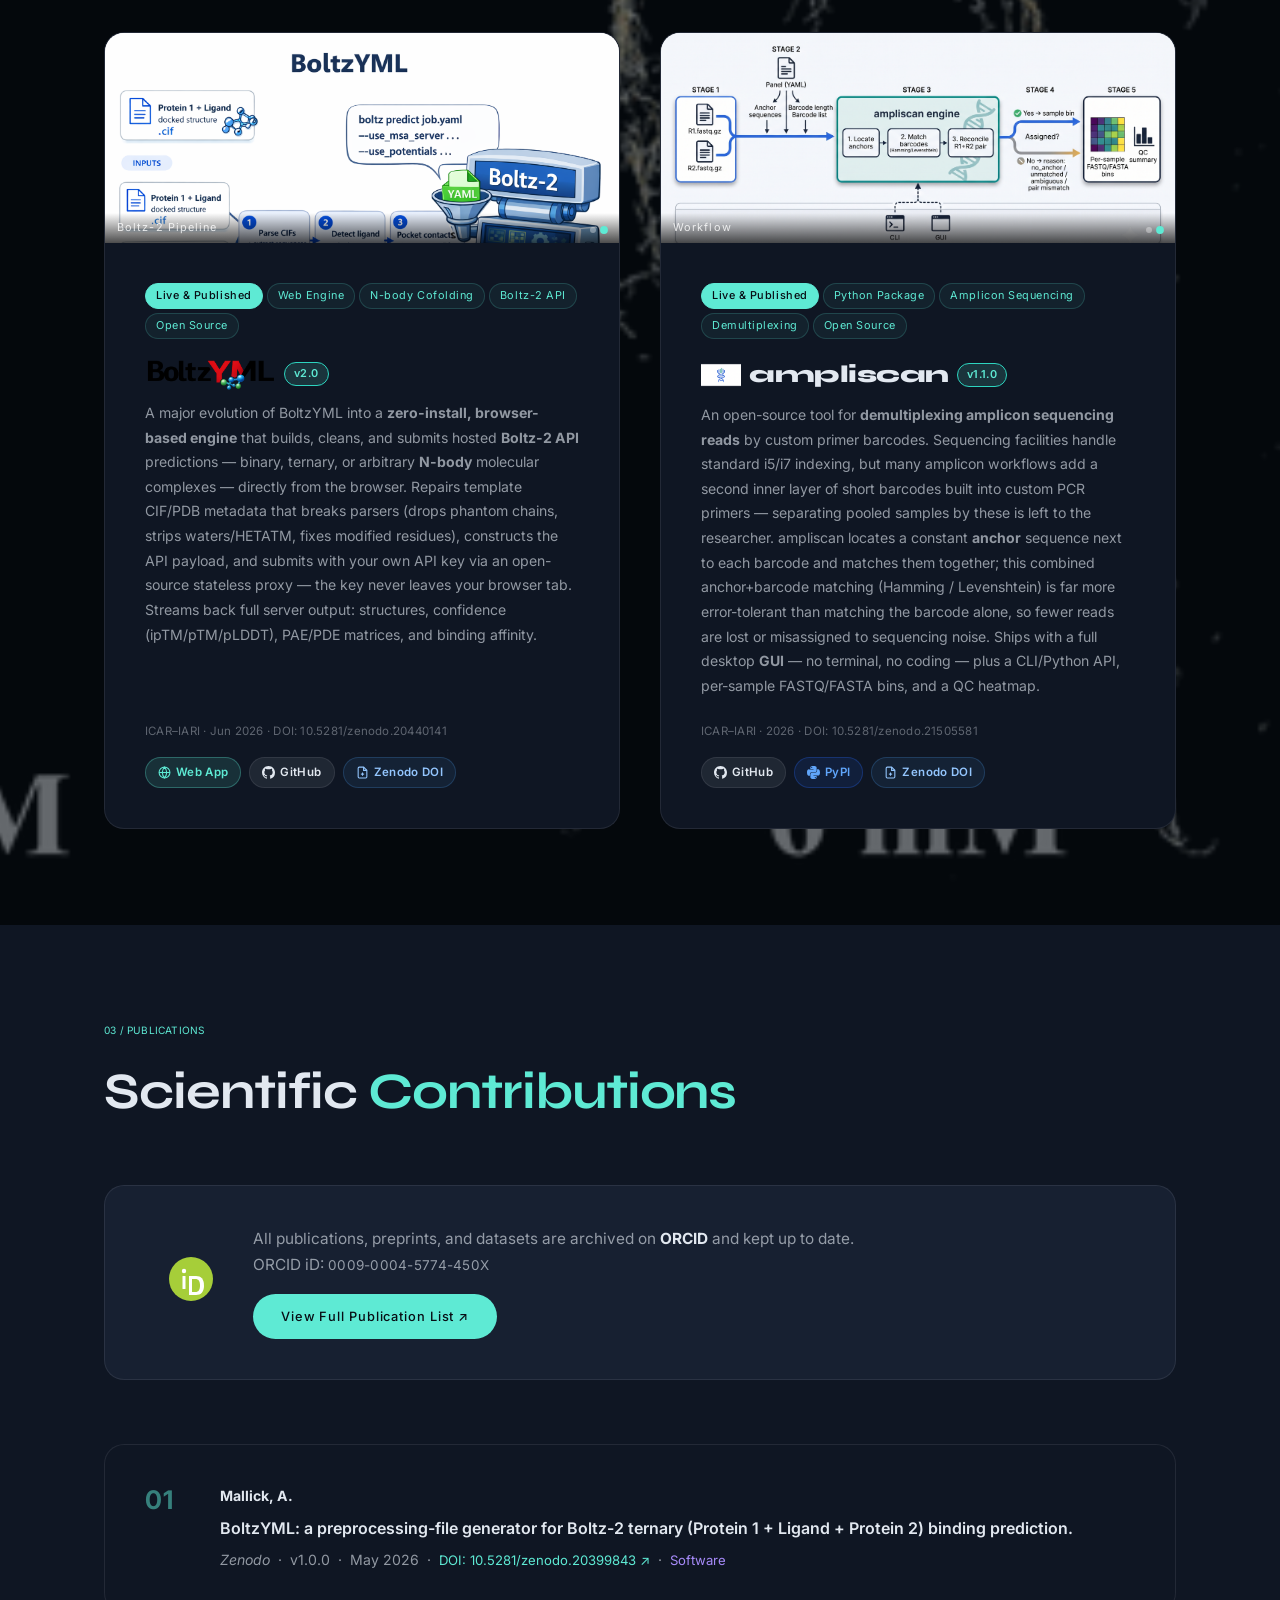
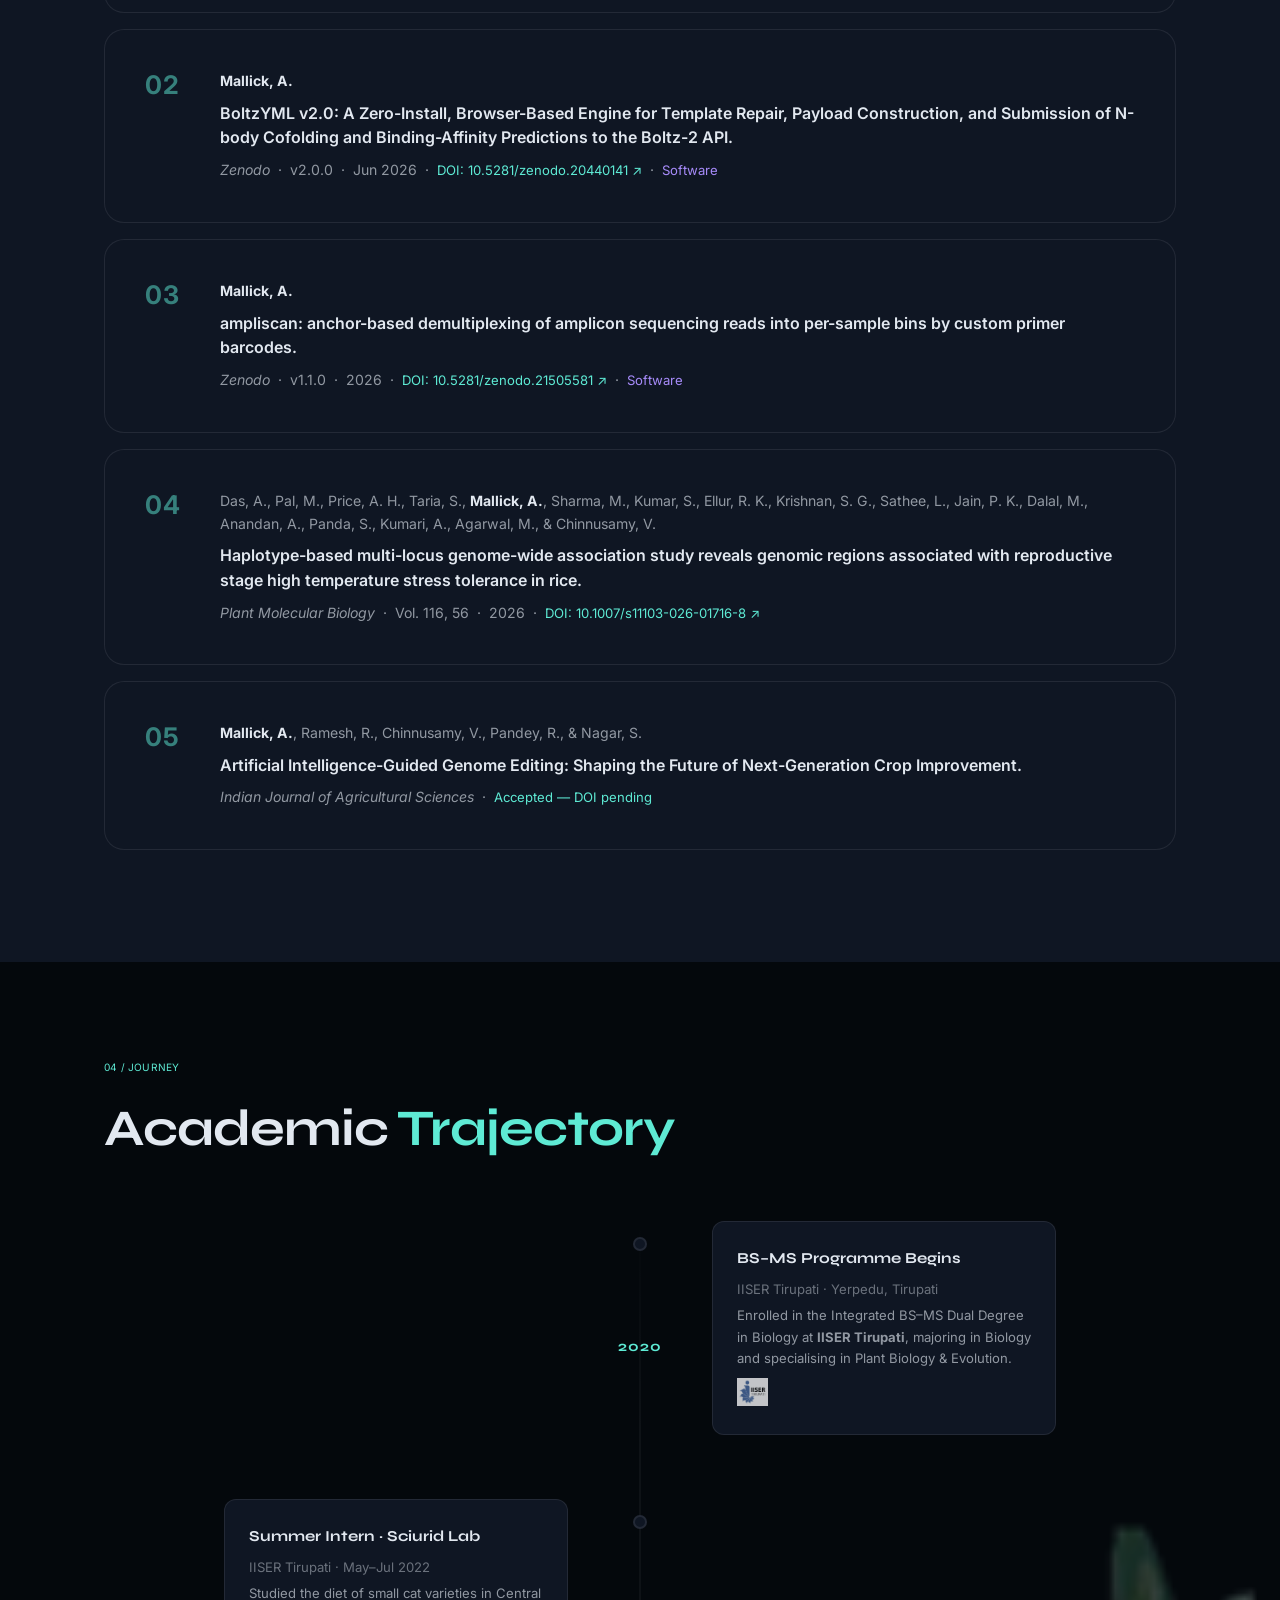
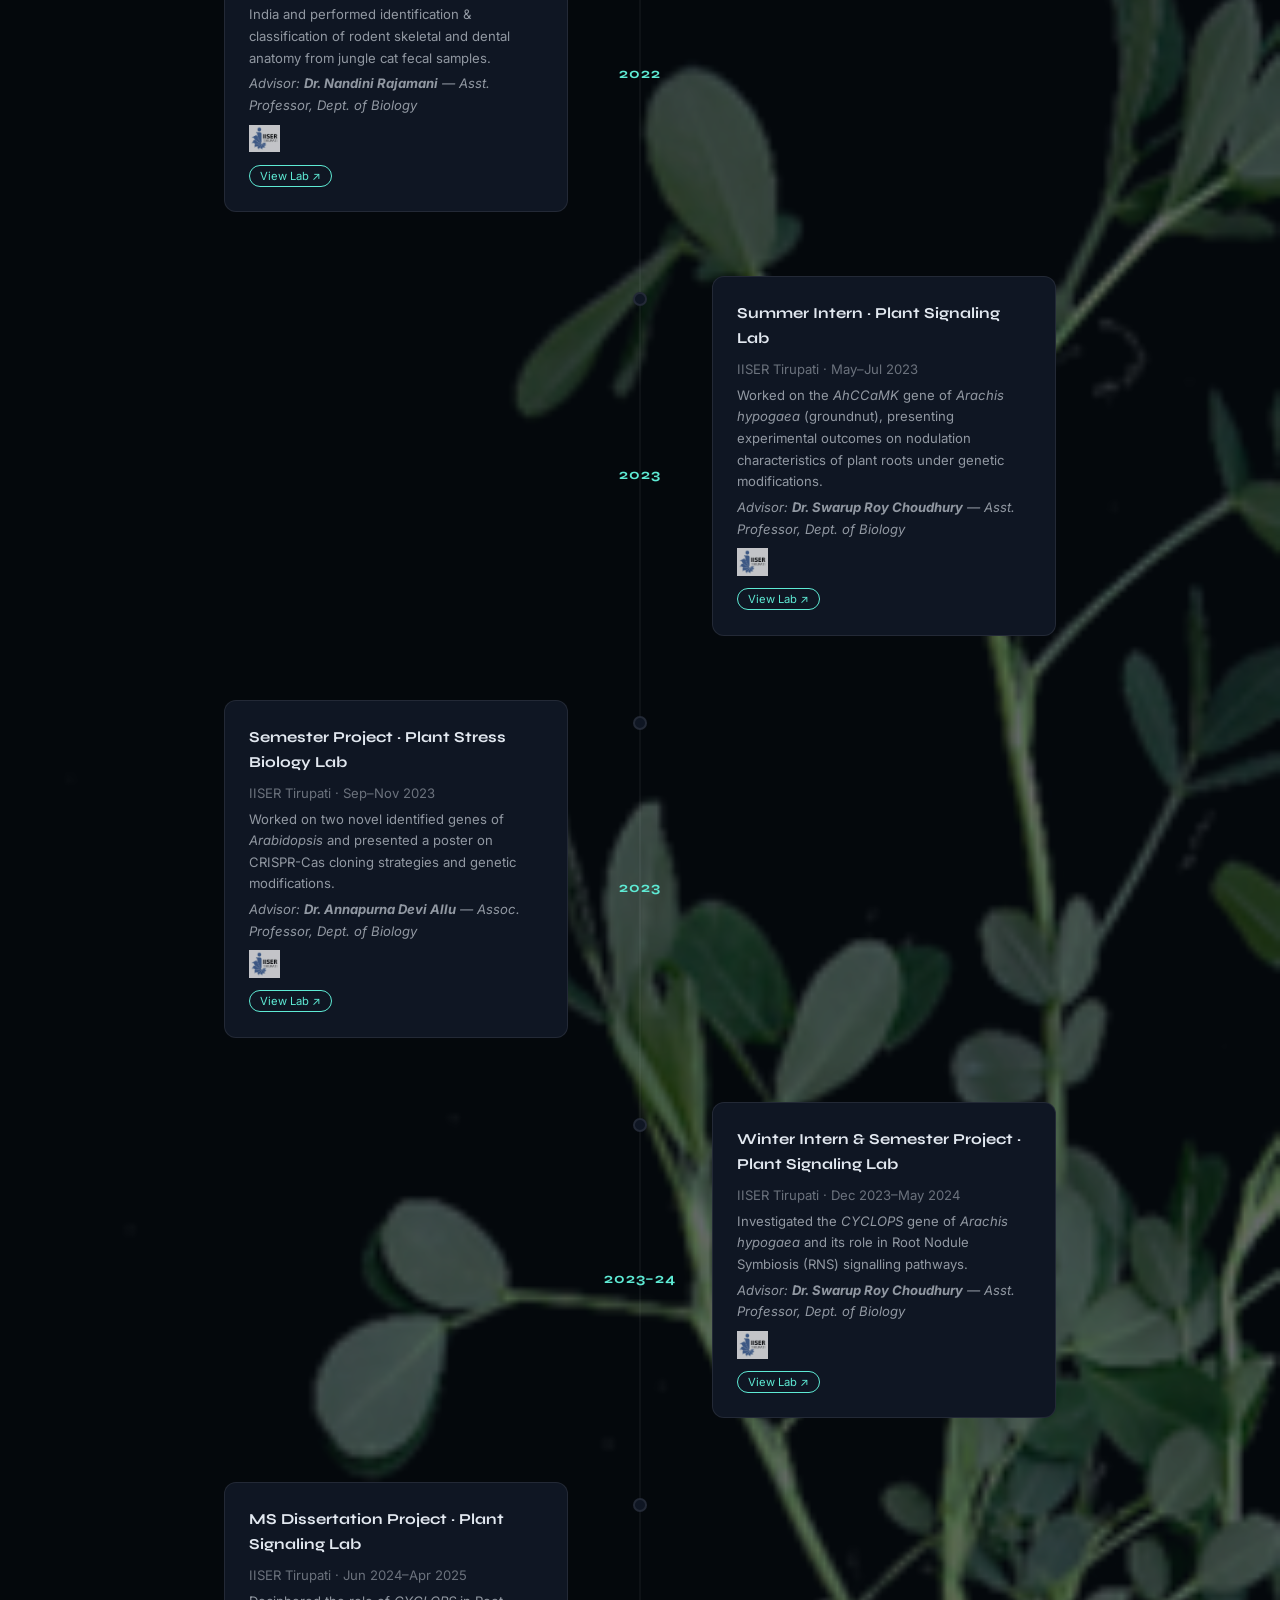
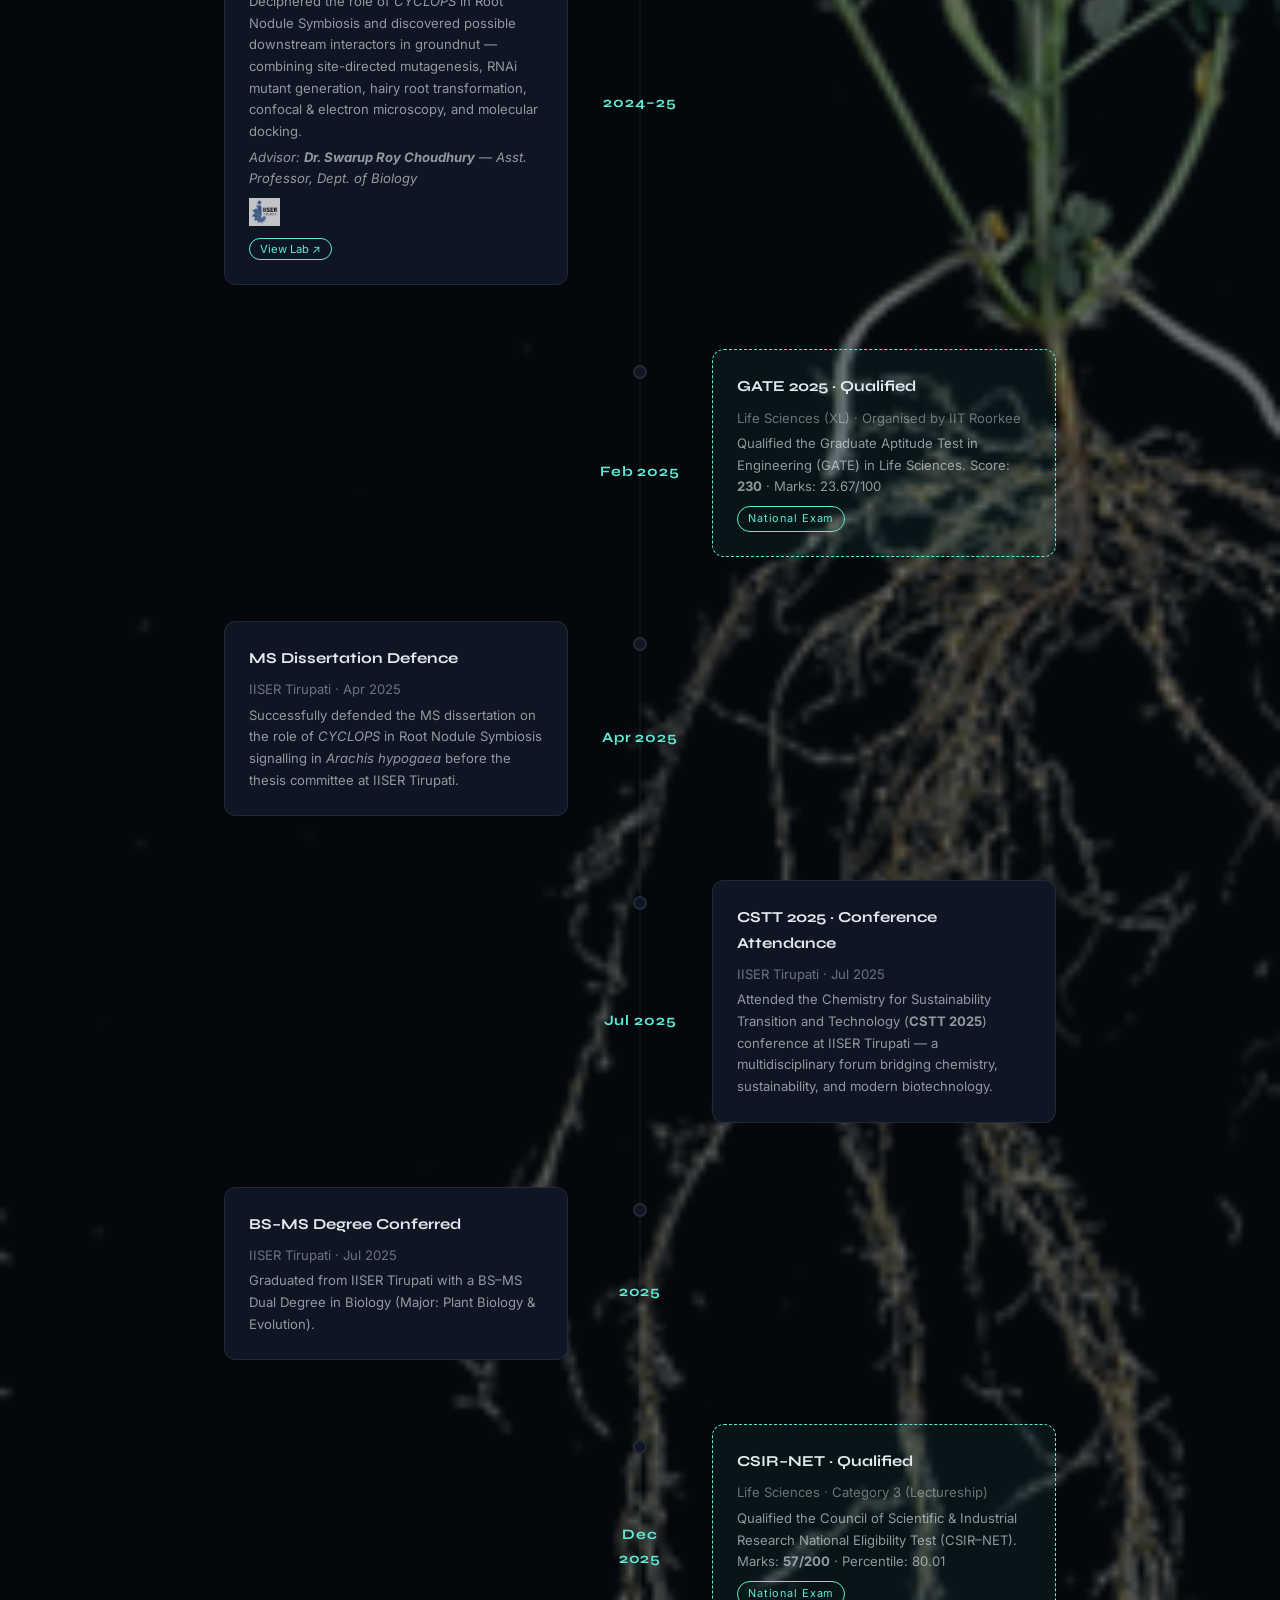
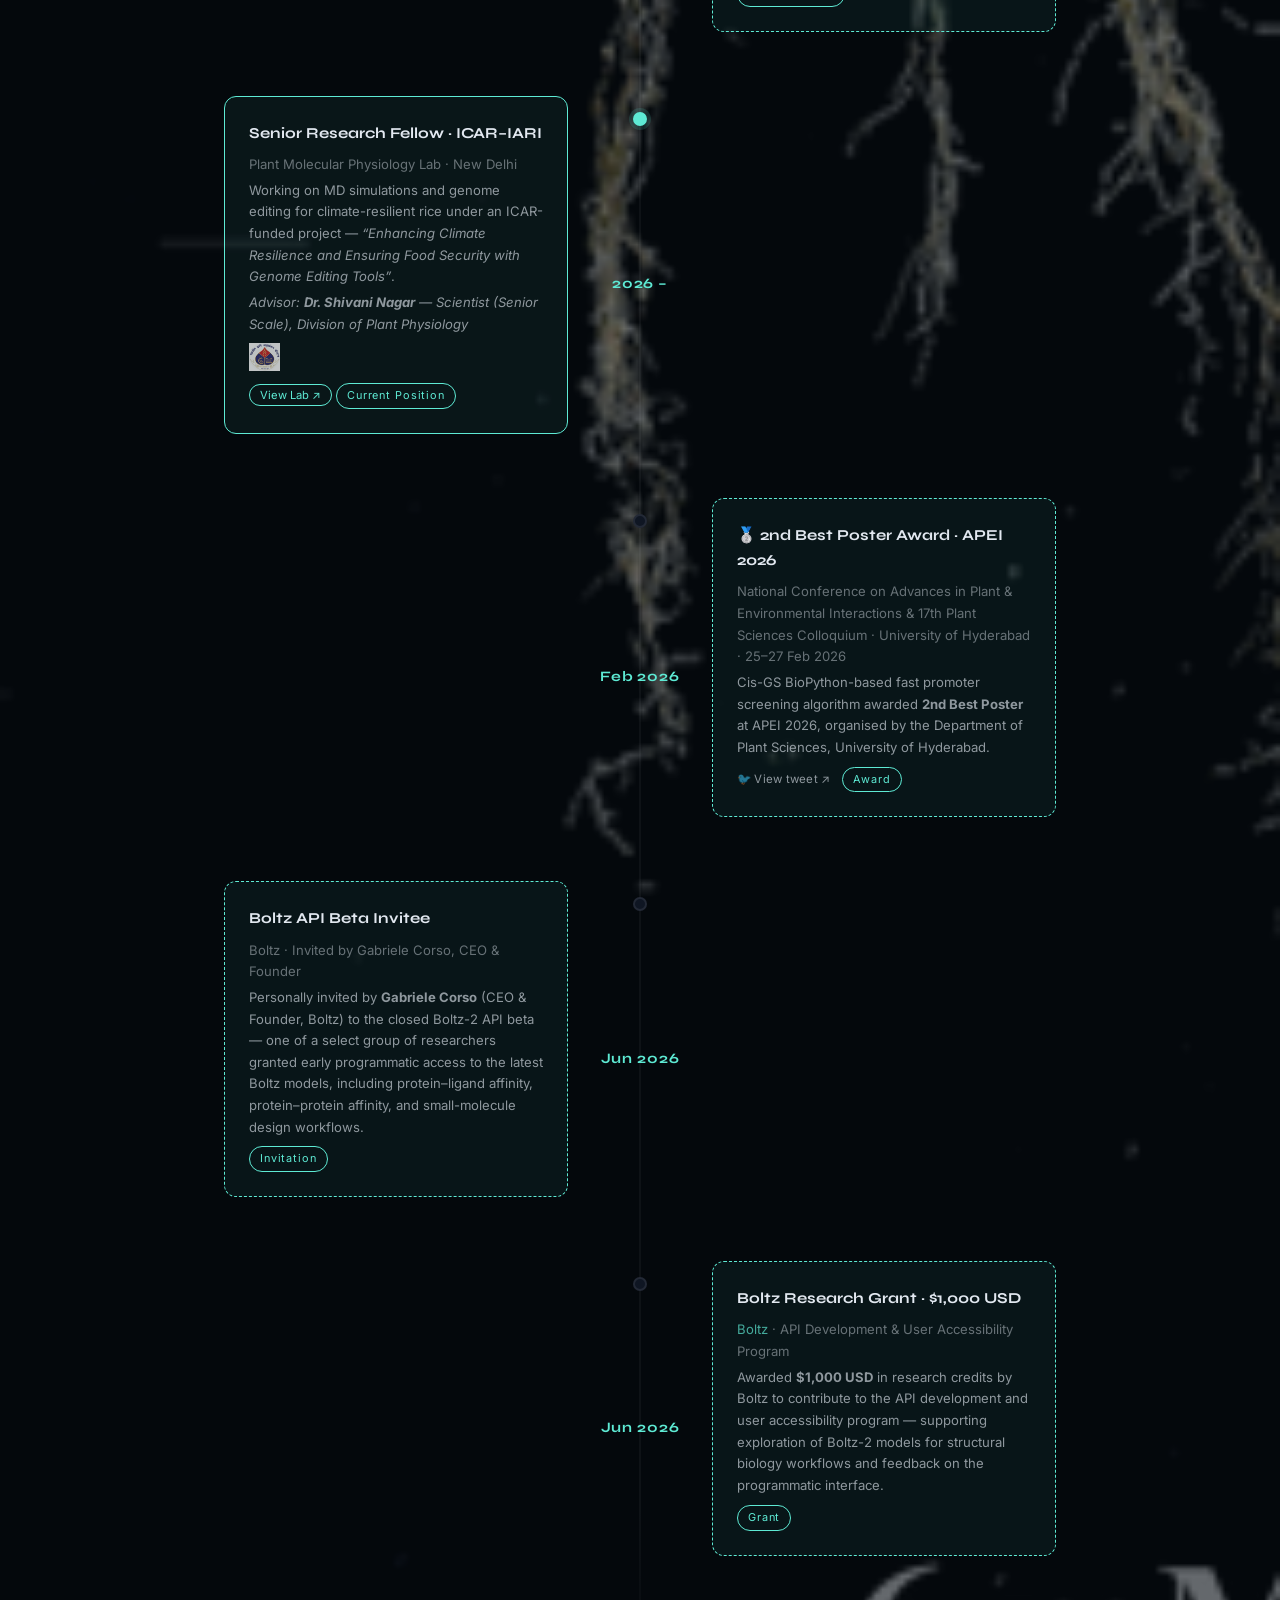
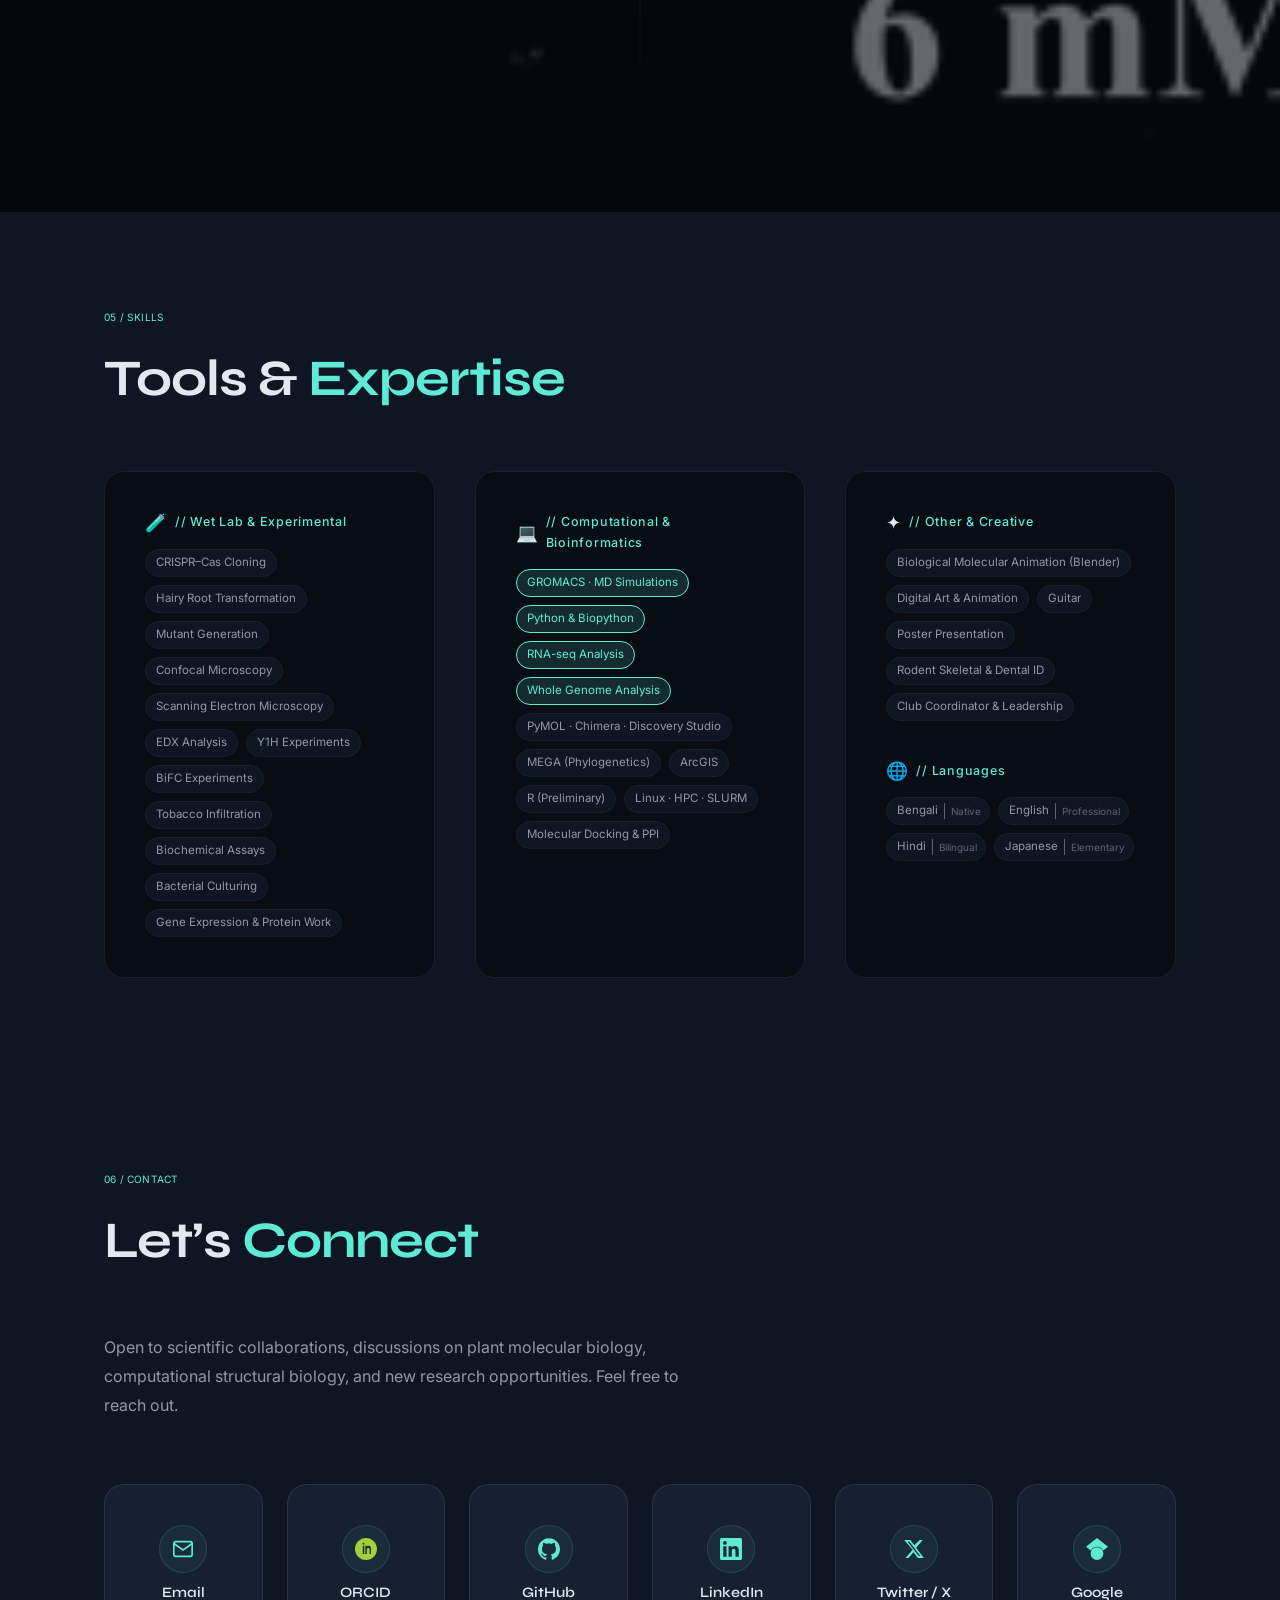
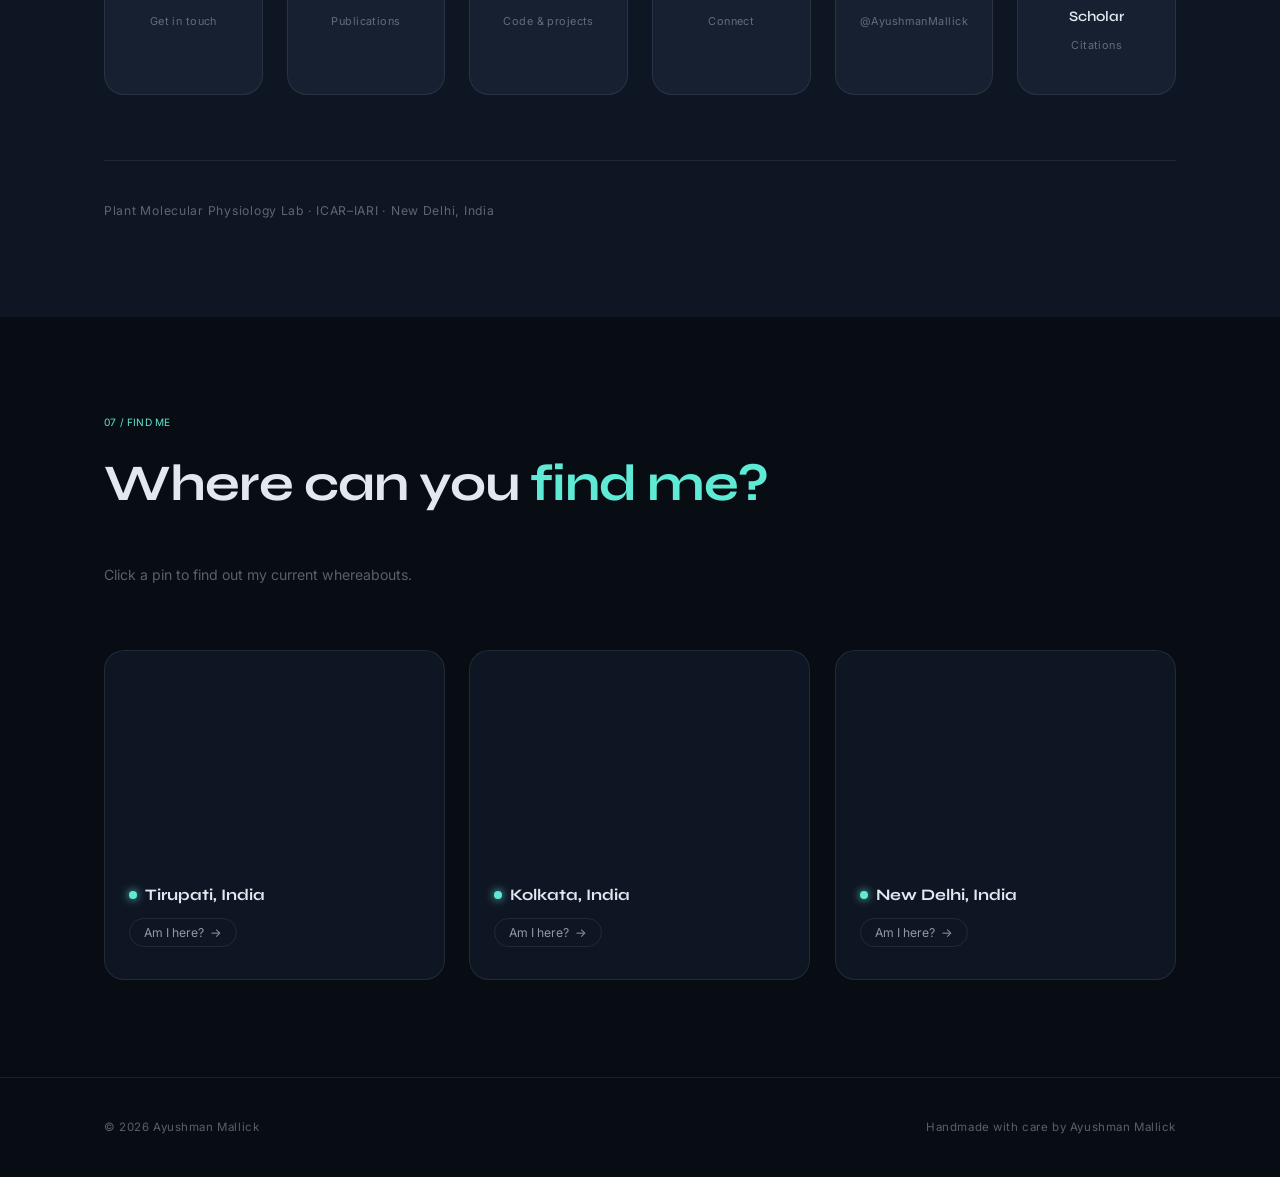
==== commit 5acc9d09: "Remove ampliscan software release from timeline" ====
--- a/index.html
+++ b/index.html
@@ -1096,27 +1096,6 @@
           </div>
         </div>
 
-        <!-- 2026 · ampliscan release -->
-        <div class="tl-item">
-          <div class="tl-dot"></div>
-          <span class="tl-year mono">2026</span>
-          <div class="tl-card tl-card--achievement tl-card--gallery"
-               data-gallery-imgs="assets/images/ampliscan-cover.png|assets/images/ampliscan-workflow.png"
-               data-gallery-alt="ampliscan — amplicon demultiplexing tool">
-            <h3>Released ampliscan v1.1.0</h3>
-            <p class="tl-inst">Open-source amplicon demultiplexing tool &middot; PyPI &amp; Zenodo</p>
-            <p>Published <strong>ampliscan</strong>, an anchor-based tool for demultiplexing amplicon
-            sequencing reads by custom primer barcodes, with a full desktop GUI plus CLI/Python API.
-            Motivated by sequencing data and guidance from Dr.&nbsp;Soham Roy.</p>
-            <a href="https://doi.org/10.5281/zenodo.21505581" target="_blank" rel="noopener"
-               class="tl-tweet-link mono">&#x1F4C4; DOI: 10.5281/zenodo.21505581 &#x2197;</a>
-            <span class="tl-badge mono">Software Release</span>
-            <div class="tl-img-preview">
-              <img src="assets/images/ampliscan-cover.png" alt="ampliscan cover" loading="lazy" />
-            </div>
-          </div>
-        </div>
-
     </div>
   </section>
 
